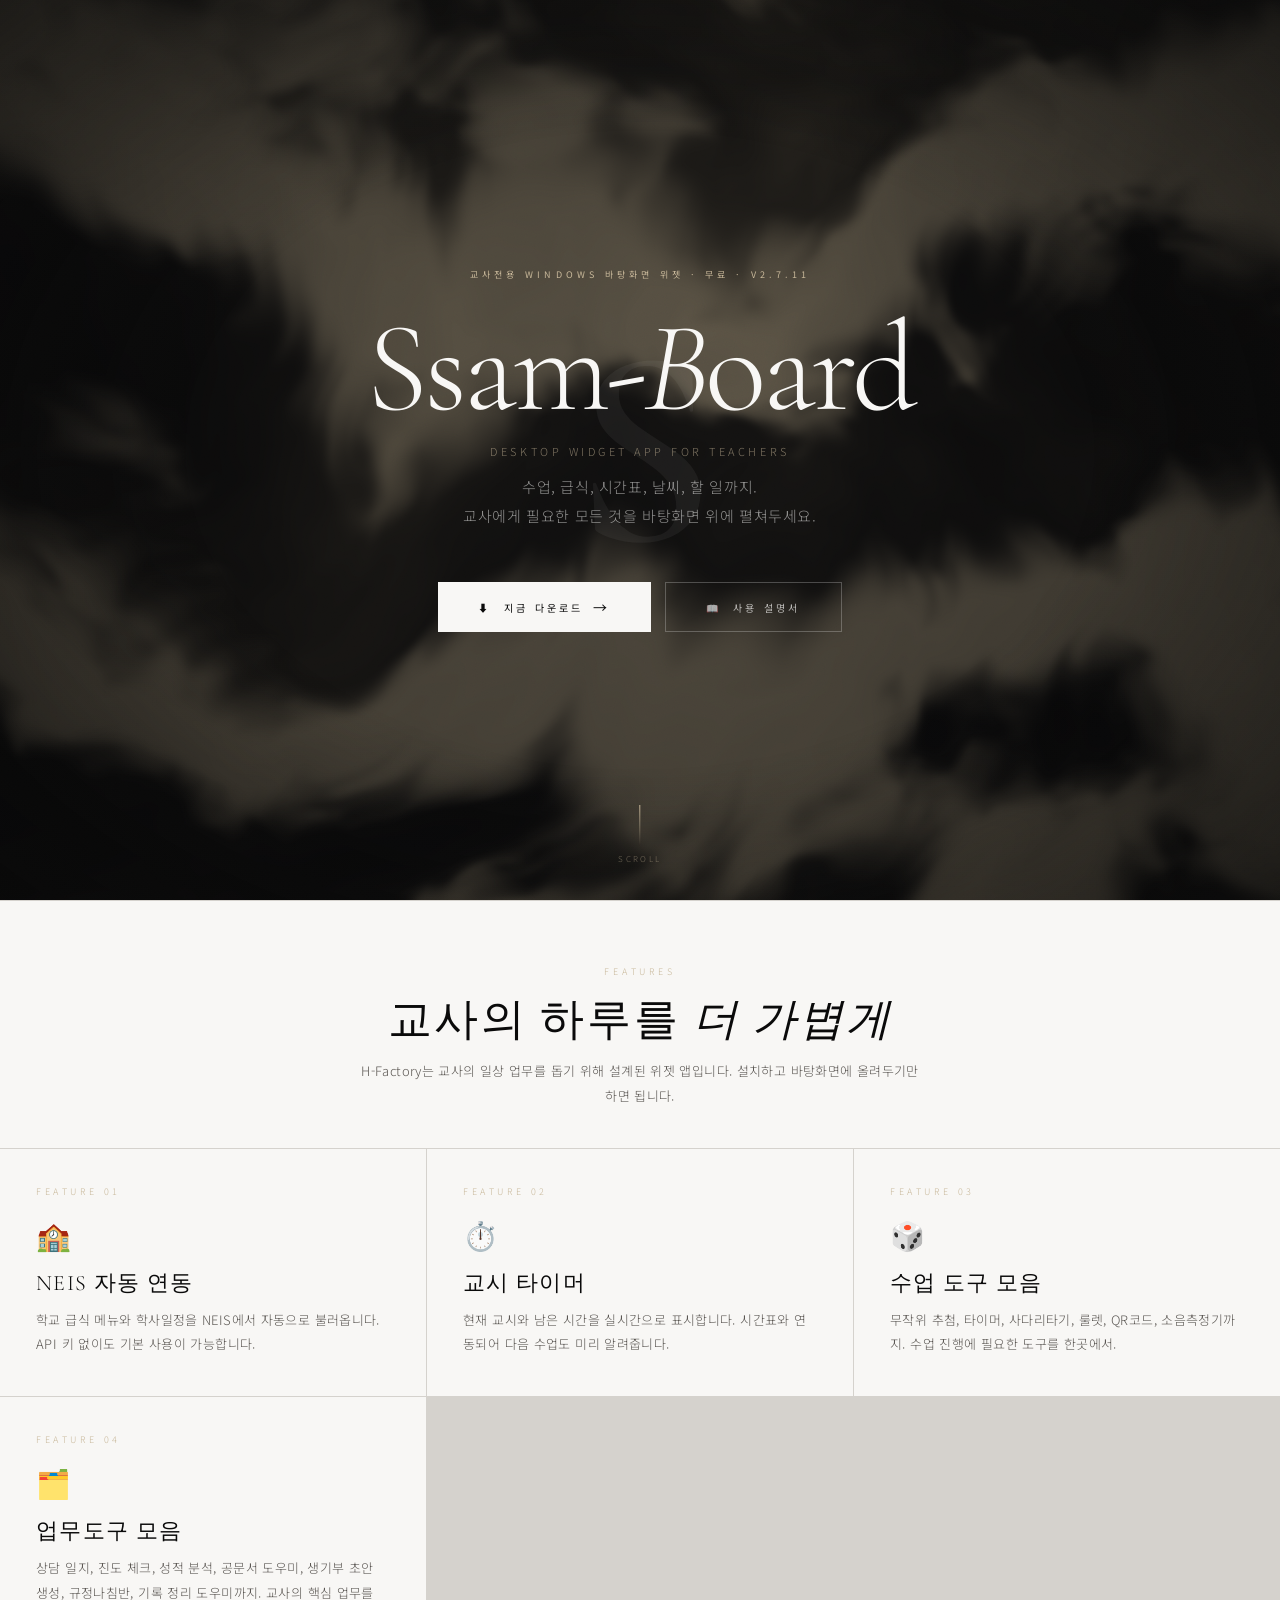
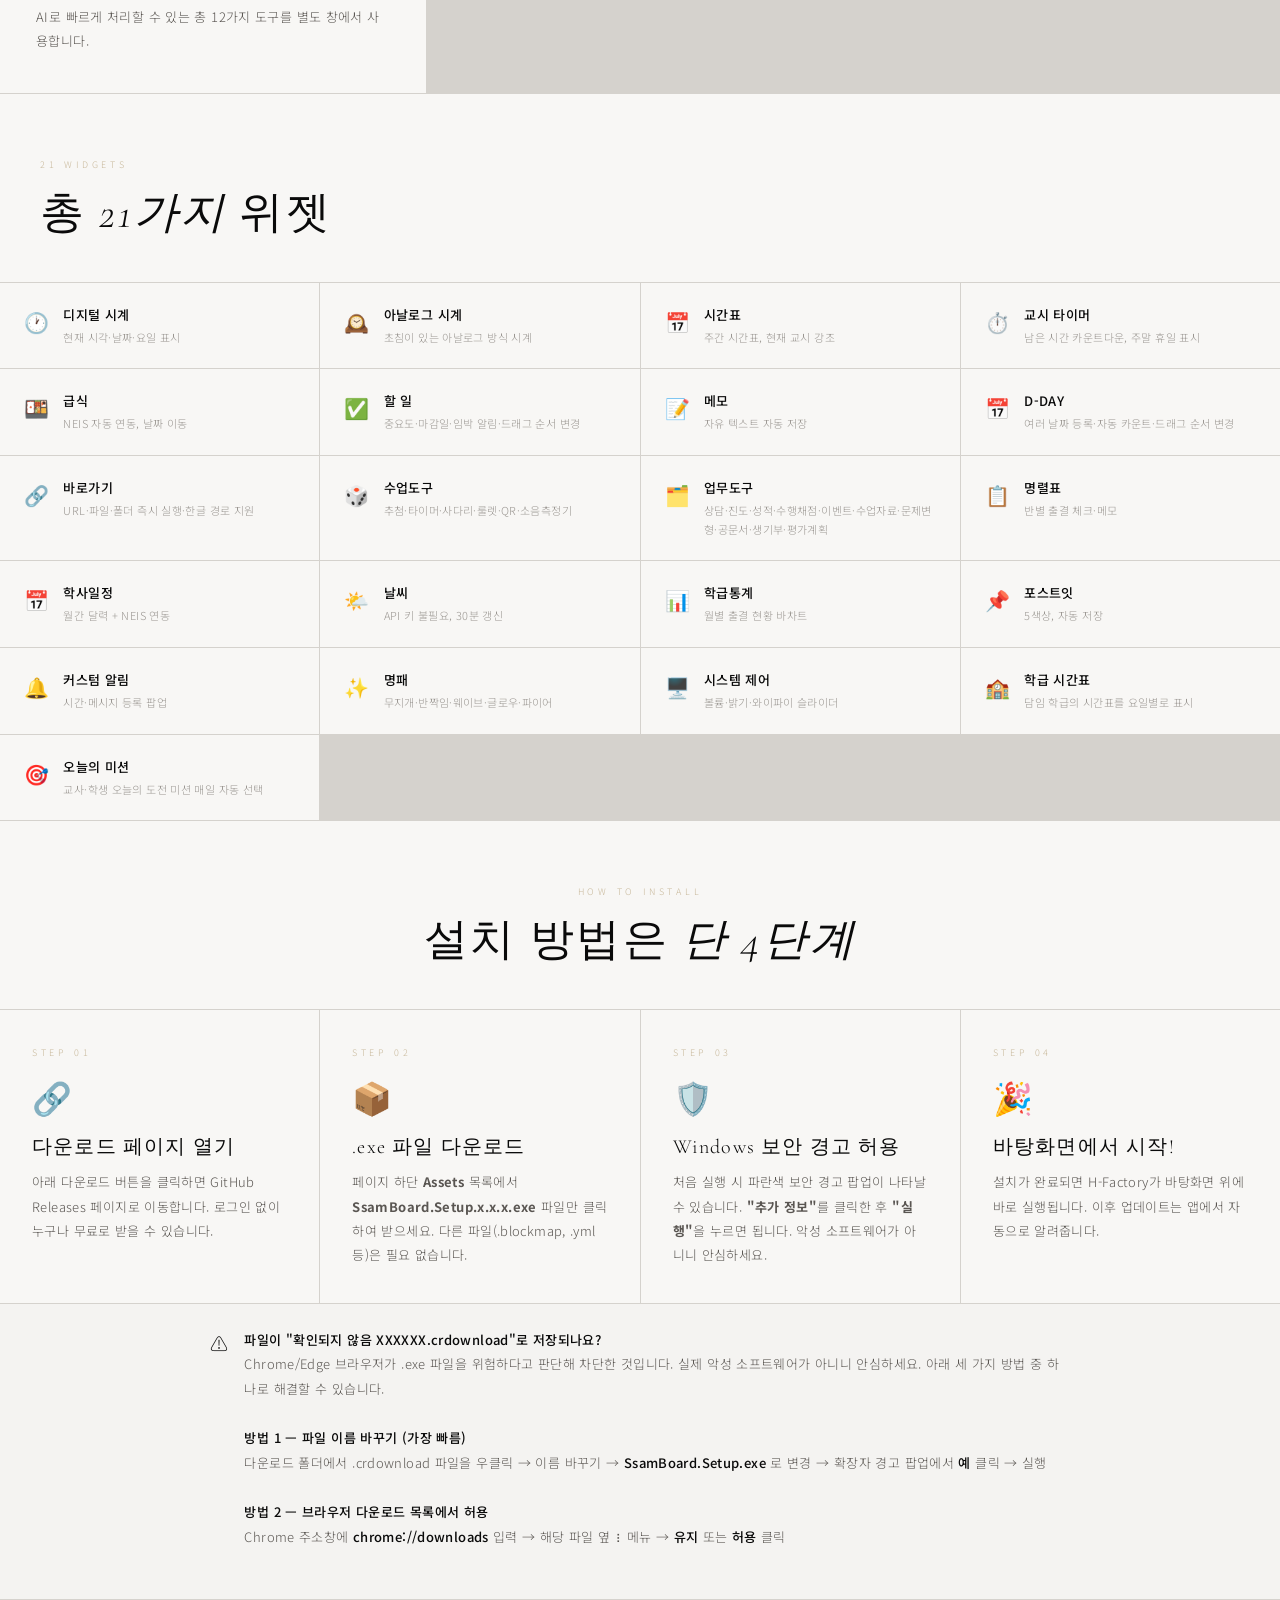
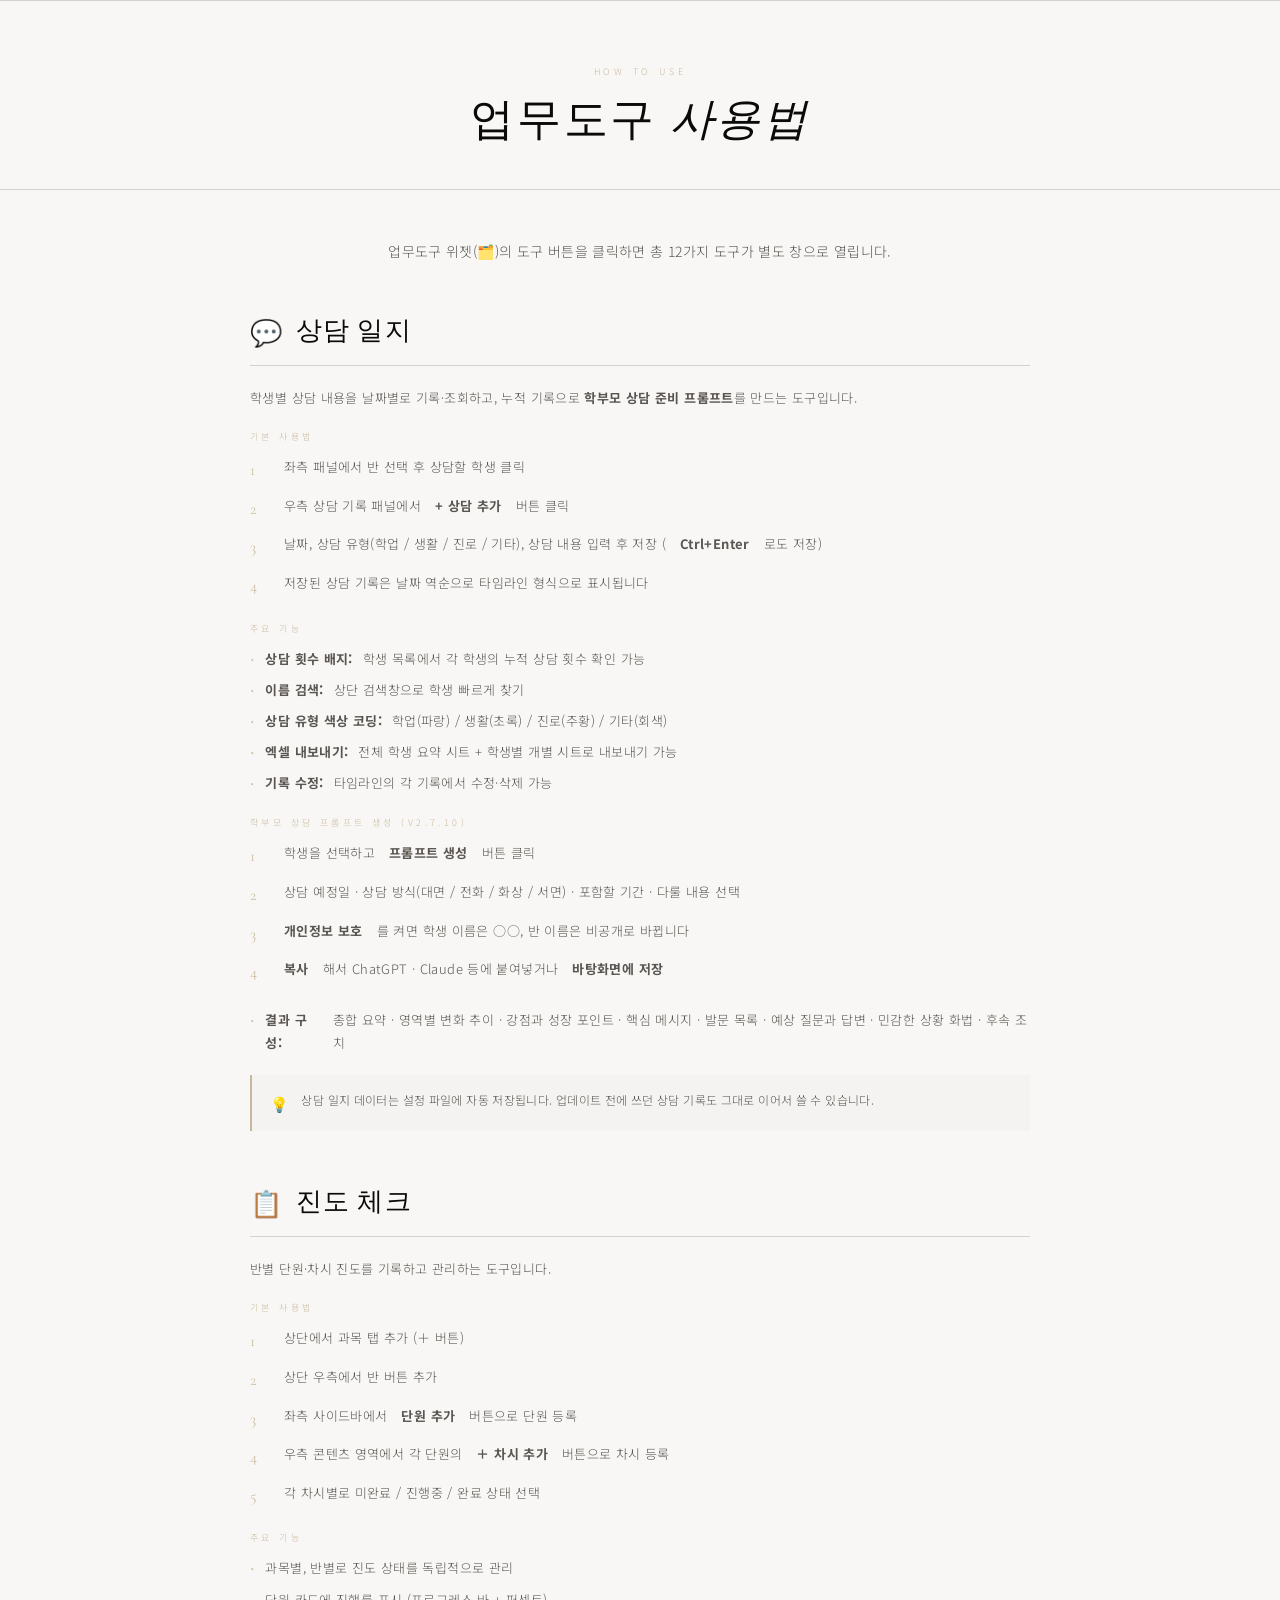
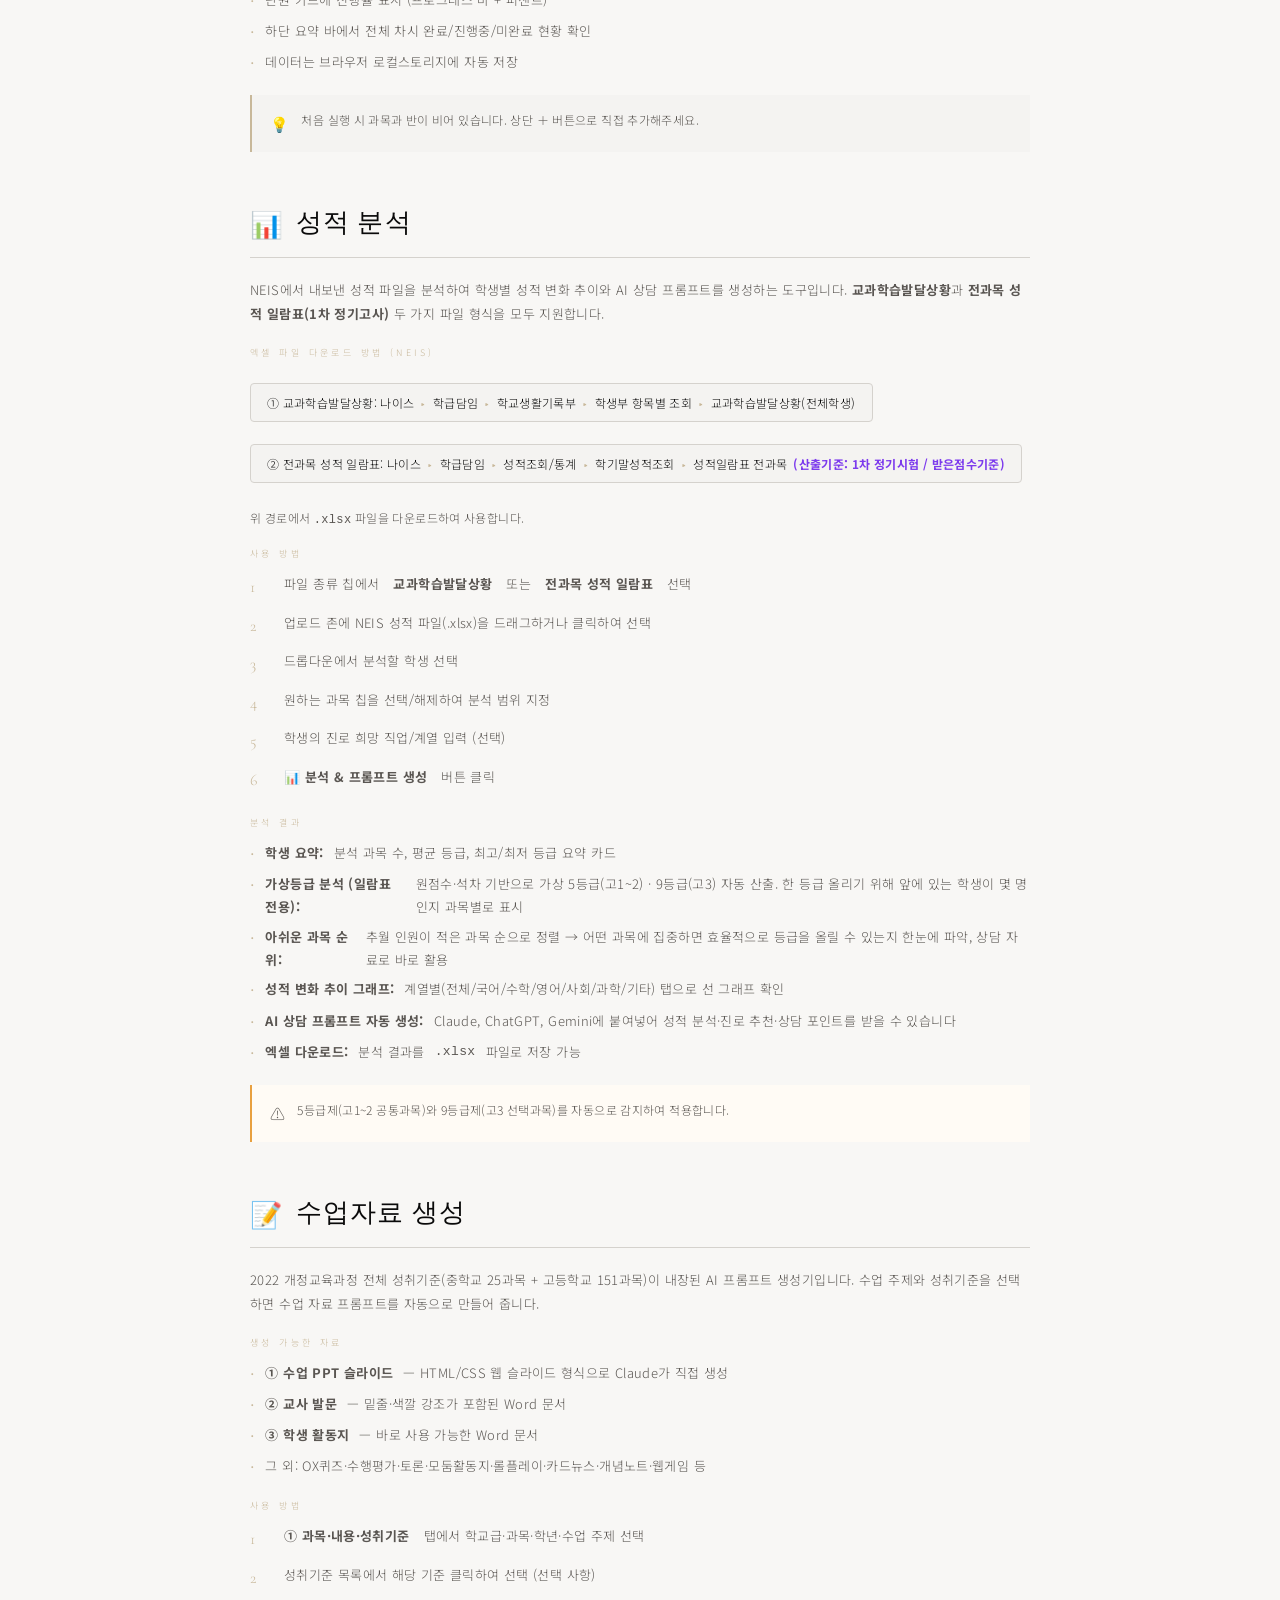
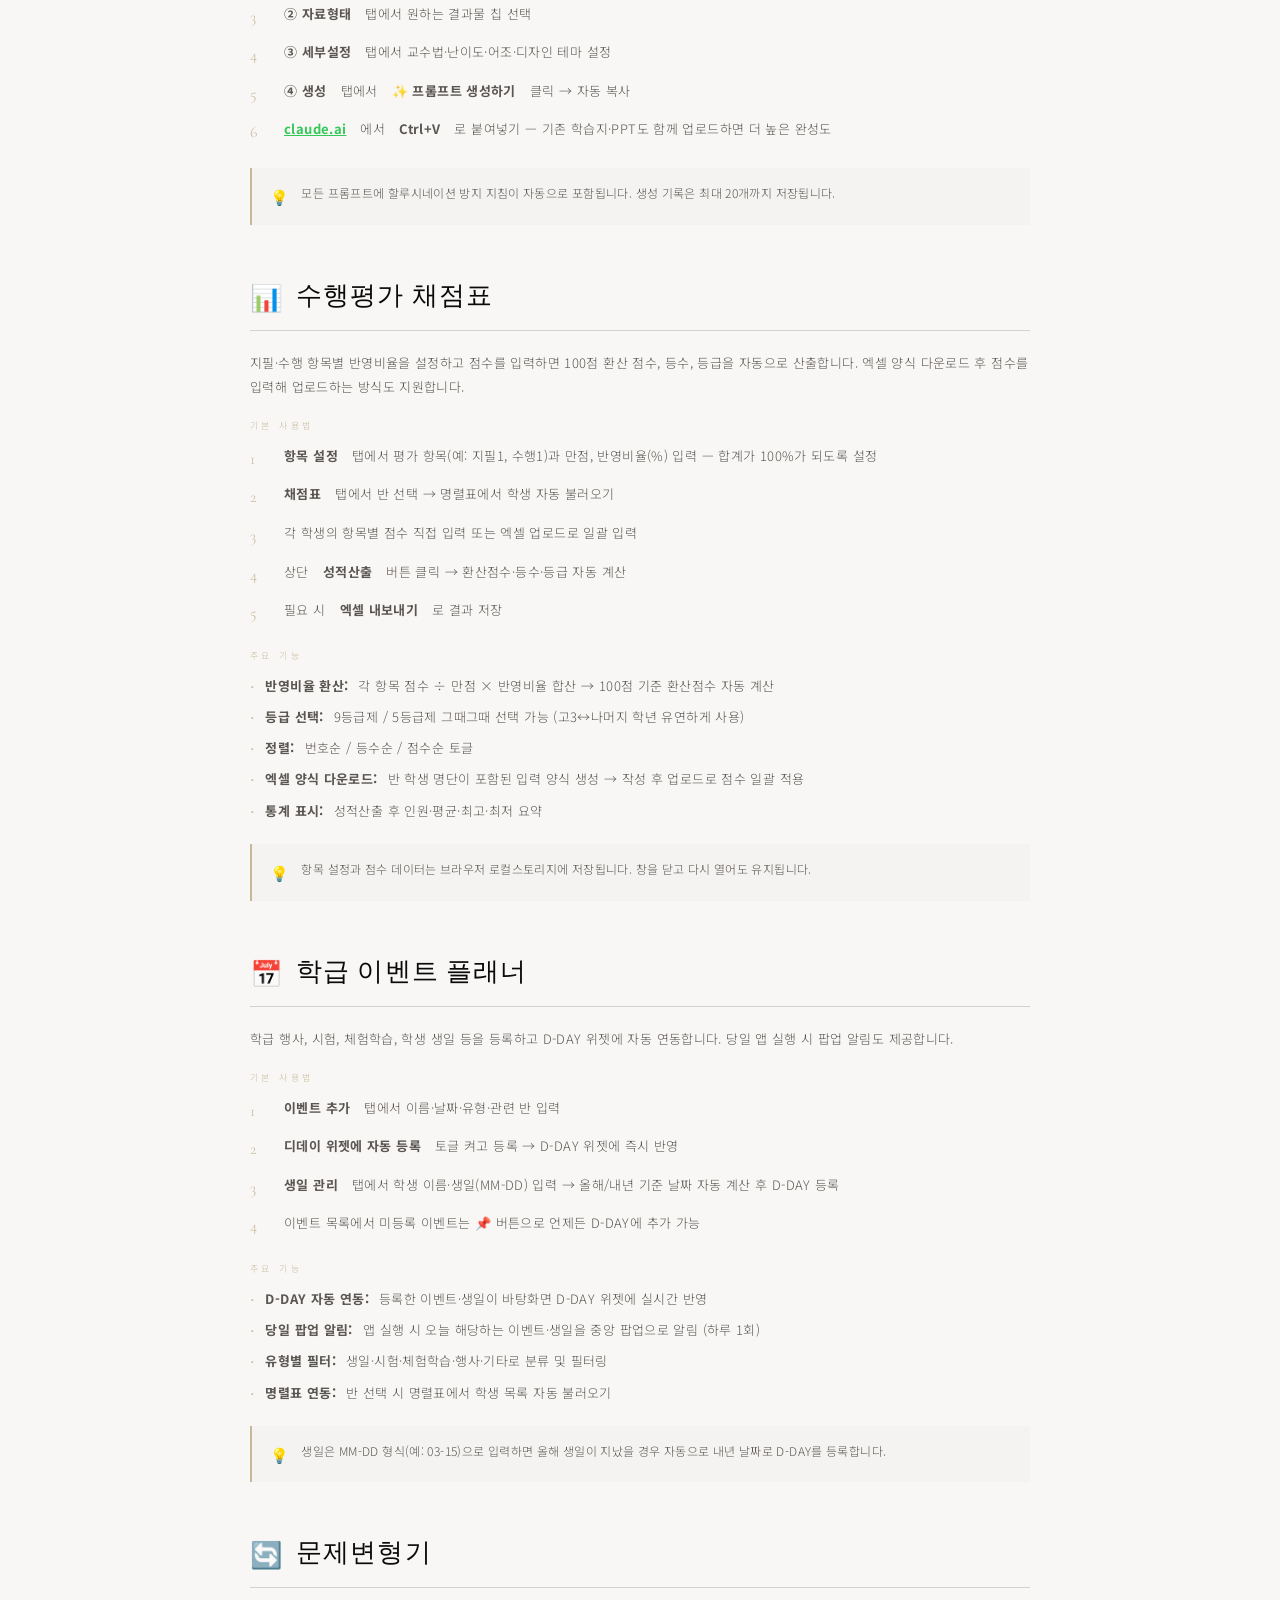
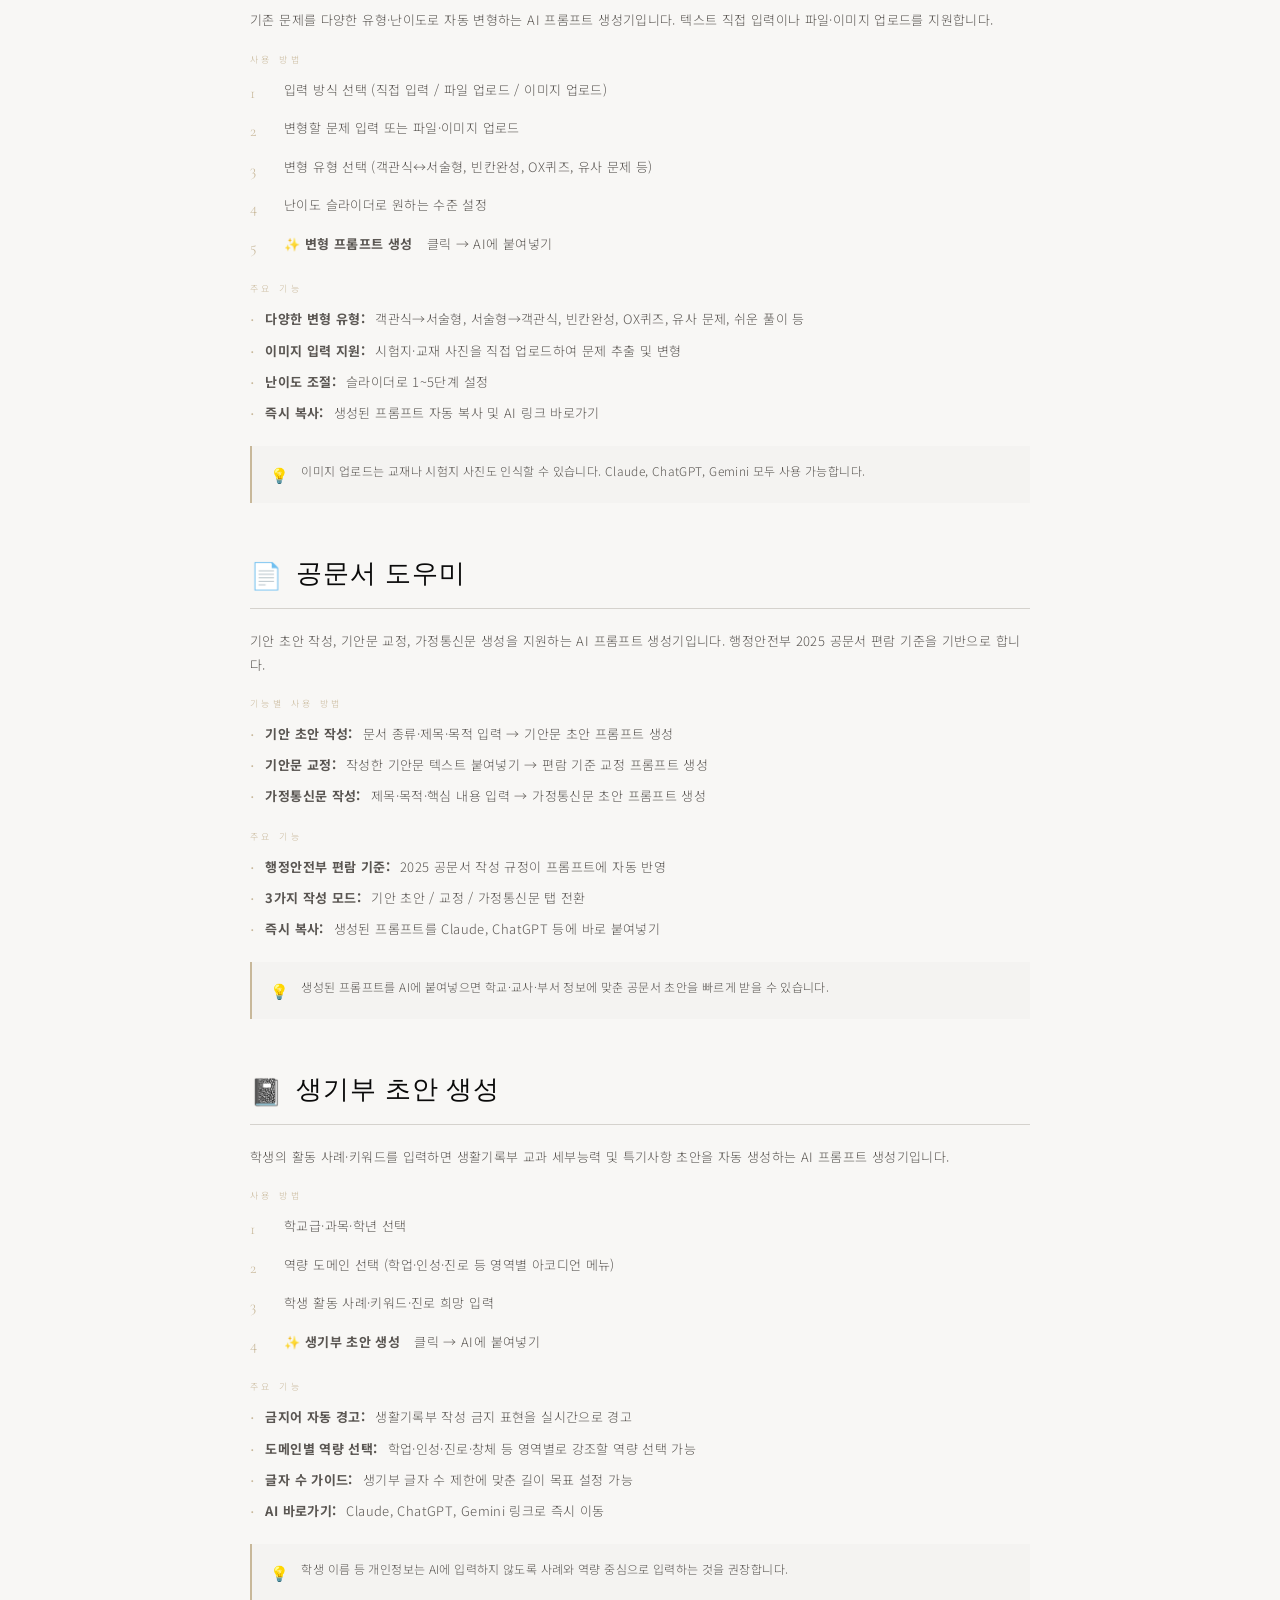
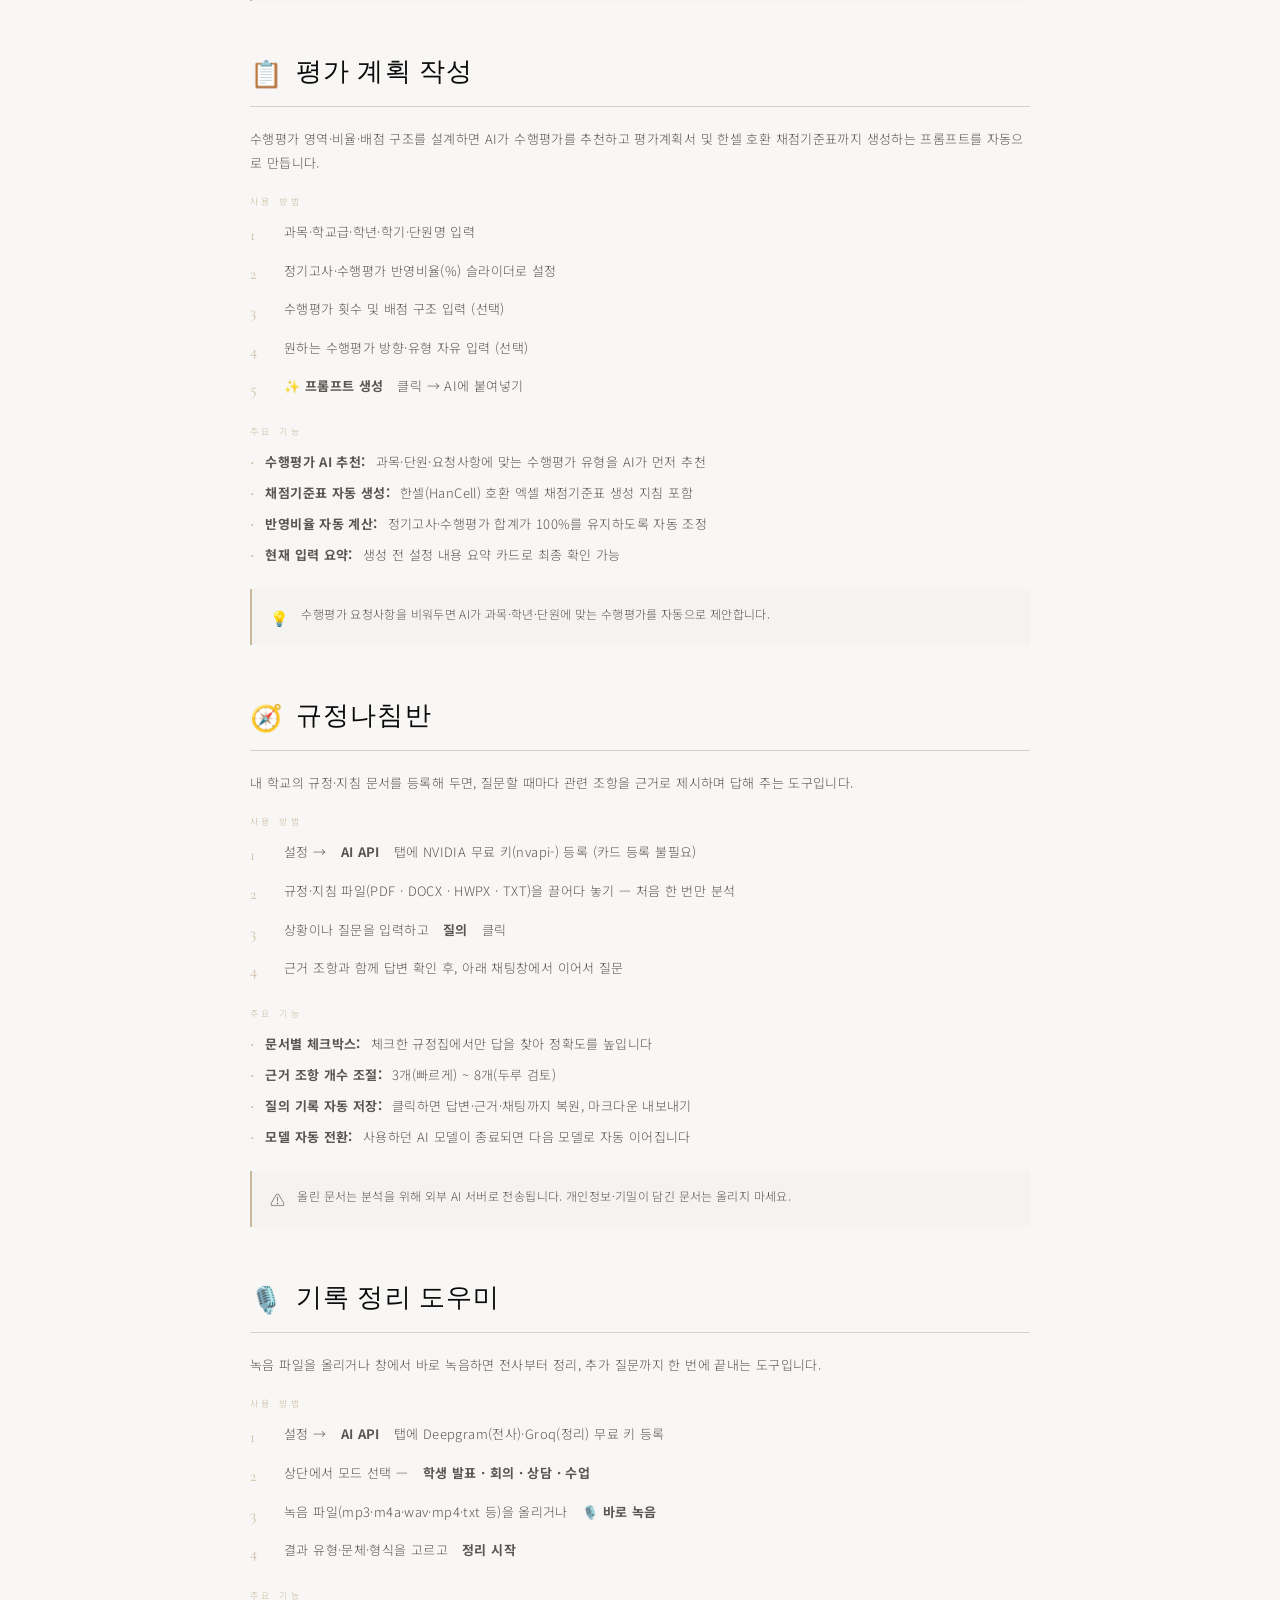
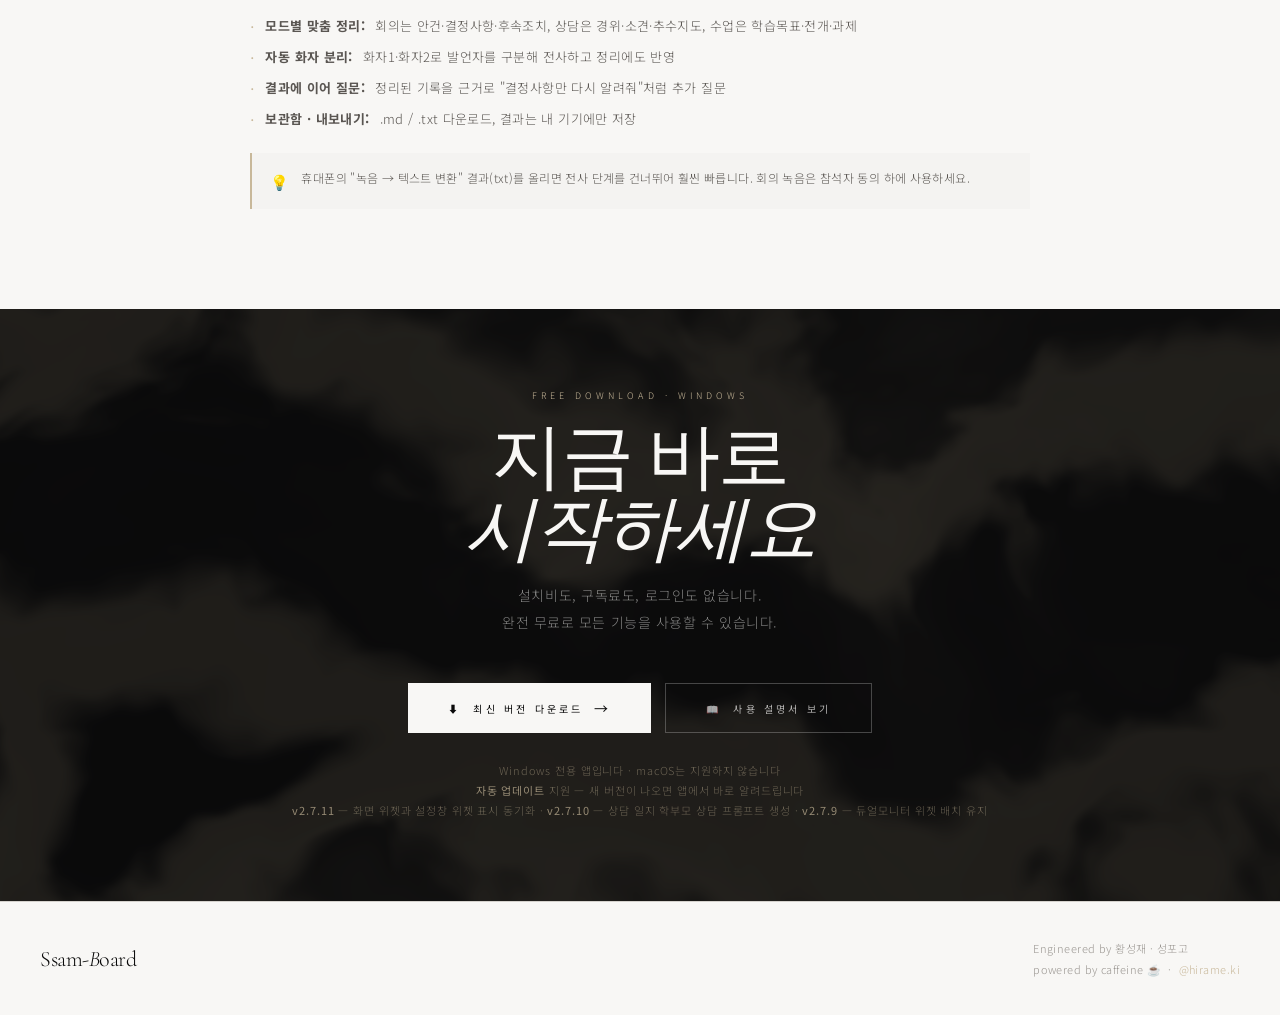
==== factory/index.html @ 4e15833f "Add files via upload" ====
<!DOCTYPE html>
<html lang="ko">
<head>
<meta charset="UTF-8">
<meta name="viewport" content="width=device-width, initial-scale=1.0">
<!-- ── 공유·검색용 메타 (데스크톱판) ── -->
<meta name="description" content="쌤보드는 교사를 위한 무료 윈도우 바탕화면 위젯입니다. 시간표·급식·학사일정·수업도구 21종을 한 화면에 모았습니다.">
<meta name="keywords" content="쌤보드, SsamBoard, 교사 위젯, 바탕화면 위젯, 시간표, 급식, 학사일정, 수업도구, NEIS, 컴시간">
<meta name="author" content="황성재 (@hirame.ki)">
<meta name="theme-color" content="#f8f7f5">
<link rel="canonical" href="https://hirame-ki.github.io/2/factory/">

<meta property="og:type" content="website">
<meta property="og:site_name" content="쌤보드 SsamBoard">
<meta property="og:locale" content="ko_KR">
<meta property="og:url" content="https://hirame-ki.github.io/2/factory/">
<meta property="og:title" content="쌤보드 — 교사를 위한 바탕화면 위젯 (Windows)">
<meta property="og:description" content="시간표·급식·학사일정·수업도구까지 선생님의 하루를 한 화면에. 무료 윈도우 데스크톱 앱입니다.">
<meta property="og:image" content="https://hirame-ki.github.io/2/factory/og-desktop.png">
<meta property="og:image:type" content="image/png">
<meta property="og:image:width" content="1200">
<meta property="og:image:height" content="630">
<meta property="og:image:alt" content="쌤보드 데스크톱 위젯 화면">

<meta name="twitter:card" content="summary_large_image">
<meta name="twitter:title" content="쌤보드 — 교사를 위한 바탕화면 위젯 (Windows)">
<meta name="twitter:description" content="시간표·급식·학사일정·수업도구까지 선생님의 하루를 한 화면에. 무료.">
<meta name="twitter:image" content="https://hirame-ki.github.io/2/factory/og-desktop.png">

<!-- 휴대폰판 안내 -->
<link rel="alternate" media="only screen and (max-width: 640px)" href="https://hirame-ki.github.io/2/factory/m.html">

<title>SsamBoard v2.7.11 — 교사전용 바탕화면 위젯</title>
<link rel="icon" type="image/svg+xml" href="data:image/svg+xml,%3Csvg xmlns='http://www.w3.org/2000/svg' viewBox='0 0 64 64'%3E%3Crect width='64' height='64' fill='white'/%3E%3Ctext x='50%25' y='54%25' dominant-baseline='middle' text-anchor='middle' font-family='Georgia,serif' font-size='28' font-weight='700' fill='%230a0a0a'%3EH%3C/text%3E%3C/svg%3E">
<link rel="preconnect" href="https://fonts.googleapis.com">
<link href="https://fonts.googleapis.com/css2?family=Cormorant+Garamond:ital,wght@0,300;0,400;0,600;1,300;1,400&family=Noto+Sans+KR:wght@300;400;500;700&display=swap" rel="stylesheet">
<style>
:root{
  --ink:#0a0a0a;--paper:#f8f7f5;--g50:#f4f3f1;--g100:#ebe9e6;
  --g200:#d5d2cd;--g400:#9a9691;--g600:#5a5652;
  --gold:#c8b89a;--F:'Cormorant Garamond',serif;--B:'Noto Sans KR',sans-serif;
  --ease:cubic-bezier(.16,1,.3,1);
}
*{margin:0;padding:0;box-sizing:border-box;}
html{scroll-behavior:smooth;}
body{font-family:var(--B);background:var(--paper);color:var(--ink);min-height:100vh;font-size:15px;font-weight:300;letter-spacing:.025em;-webkit-font-smoothing:antialiased;}

/* ── HERO ── */
.hero{position:relative;overflow:hidden;background:var(--ink);min-height:100vh;display:flex;align-items:center;justify-content:center;padding:80px 40px;}
#shader-canvas{position:absolute;inset:0;width:100%;height:100%;display:block;z-index:0;}
.hero-vignette{position:absolute;inset:0;z-index:1;pointer-events:none;background:radial-gradient(ellipse at center,transparent 0%,transparent 50%,rgba(10,10,10,.55) 100%);}
.hero-grain{position:absolute;inset:0;z-index:1;pointer-events:none;opacity:.06;mix-blend-mode:overlay;background-image:url("data:image/svg+xml;utf8,<svg xmlns='http://www.w3.org/2000/svg' width='120' height='120'><filter id='n'><feTurbulence type='fractalNoise' baseFrequency='0.9' numOctaves='2'/></filter><rect width='100%' height='100%' filter='url(%23n)' opacity='.7'/></svg>");}
.hero-ghost{position:absolute;font-family:var(--F);font-size:clamp(120px,22vw,300px);font-weight:600;color:rgba(255,255,255,.05);letter-spacing:-.03em;user-select:none;pointer-events:none;top:50%;left:50%;transform:translate(-50%,-50%);white-space:nowrap;z-index:2;}
.hero-body{text-align:center;position:relative;z-index:3;max-width:720px;}
.eyebrow{font-size:9px;letter-spacing:.45em;text-transform:uppercase;color:var(--gold);margin-bottom:24px;font-weight:400;}
.hero-mark{font-family:var(--F);font-size:clamp(64px,10vw,130px);font-weight:300;color:var(--paper);line-height:1;letter-spacing:-.03em;margin-bottom:10px;}
.hero-mark em{font-style:italic;}
.hero-sub{font-size:11px;color:rgba(200,184,154,.6);letter-spacing:.32em;text-transform:uppercase;margin-bottom:14px;}
.hero-desc{font-size:15px;color:rgba(248,247,245,.55);line-height:1.9;margin-bottom:52px;font-weight:300;letter-spacing:.04em;}

/* ── CTA BUTTONS ── */
.cta-group{display:flex;gap:14px;justify-content:center;flex-wrap:wrap;}
.cta{display:inline-flex;align-items:center;gap:10px;border:none;cursor:pointer;font-family:var(--B);font-size:10px;letter-spacing:.32em;text-transform:uppercase;font-weight:400;padding:15px 40px;transition:all .25s;text-decoration:none;}
.cta-primary{background:var(--paper);color:var(--ink);}
.cta-primary:hover{background:var(--gold);transform:translateY(-2px);}
.cta-secondary{background:transparent;color:rgba(248,247,245,.7);border:1px solid rgba(248,247,245,.25);}
.cta-secondary:hover{border-color:var(--gold);color:var(--gold);transform:translateY(-2px);}
.cta-arr{font-size:14px;transition:transform .2s;}.cta:hover .cta-arr{transform:translateX(4px);}

/* ── SCROLL HINT ── */
.scroll-hint{position:absolute;bottom:36px;left:50%;transform:translateX(-50%);z-index:3;display:flex;flex-direction:column;align-items:center;gap:8px;animation:floatHint 2.5s ease-in-out infinite;}
.scroll-hint-line{width:1px;height:40px;background:linear-gradient(to bottom,var(--gold),transparent);}
.scroll-hint-text{font-size:8px;letter-spacing:.3em;text-transform:uppercase;color:rgba(200,184,154,.5);}
@keyframes floatHint{0%,100%{transform:translateX(-50%) translateY(0)}50%{transform:translateX(-50%) translateY(6px)}}

/* ── FEATURES ── */
.features{border-top:1px solid var(--g200);}
.feat-head{padding:64px 40px 40px;text-align:center;border-bottom:1px solid var(--g200);}
.feat-label{font-size:9px;letter-spacing:.42em;text-transform:uppercase;color:var(--gold);margin-bottom:12px;}
.feat-title{font-family:var(--F);font-size:clamp(28px,4vw,44px);font-weight:300;letter-spacing:.06em;margin-bottom:10px;}
.feat-title em{font-style:italic;}
.feat-hint{font-size:13px;color:var(--g600);line-height:1.9;max-width:560px;margin:0 auto;}

.feat-grid{display:grid;grid-template-columns:1fr 1fr 1fr;gap:1px;background:var(--g200);}
.feat-item{background:var(--paper);padding:36px 36px 40px;}
.feat-num{font-size:9px;letter-spacing:.4em;text-transform:uppercase;color:var(--gold);margin-bottom:16px;}
.feat-icon{font-size:28px;margin-bottom:14px;display:block;}
.feat-name{font-family:var(--F);font-size:22px;font-weight:300;letter-spacing:.06em;margin-bottom:10px;}
.feat-desc{font-size:13px;color:var(--g600);line-height:1.85;}

/* ── WIDGET LIST ── */
.widgets{border-top:1px solid var(--g200);}
.wid-head{padding:64px 40px 40px;border-bottom:1px solid var(--g200);}
.wid-label{font-size:9px;letter-spacing:.42em;text-transform:uppercase;color:var(--gold);margin-bottom:12px;}
.wid-title{font-family:var(--F);font-size:clamp(28px,4vw,44px);font-weight:300;letter-spacing:.06em;}
.wid-title em{font-style:italic;}
.wid-grid{display:grid;grid-template-columns:repeat(4,1fr);gap:1px;background:var(--g200);}
.wid-item{background:var(--paper);padding:22px 24px;display:flex;align-items:flex-start;gap:14px;}
.wid-emoji{font-size:20px;flex-shrink:0;margin-top:2px;}
.wid-info{}
.wid-name{font-size:13px;font-weight:500;letter-spacing:.03em;margin-bottom:4px;}
.wid-sub{font-size:11px;color:var(--g400);line-height:1.7;}

/* ── WORK TOOLS GUIDE ── */
.wt-section{border-top:1px solid var(--g200);}
.wt-head{padding:64px 40px 40px;border-bottom:1px solid var(--g200);text-align:center;}
.wt-label{font-size:9px;letter-spacing:.42em;text-transform:uppercase;color:var(--gold);margin-bottom:12px;}
.wt-title{font-family:var(--F);font-size:clamp(28px,4vw,44px);font-weight:300;letter-spacing:.06em;}
.wt-title em{font-style:italic;}
.wt-body{max-width:860px;margin:0 auto;padding:48px 40px;}
.wt-intro{font-size:14px;color:var(--g600);line-height:1.9;margin-bottom:48px;text-align:center;}
.wt-tool{margin-bottom:52px;}
.wt-tool-header{display:flex;align-items:center;gap:14px;margin-bottom:20px;padding-bottom:16px;border-bottom:1px solid var(--g200);}
.wt-tool-icon{font-size:26px;}
.wt-tool-name{font-family:var(--F);font-size:26px;font-weight:300;letter-spacing:.04em;}
.wt-tool-desc{font-size:13px;color:var(--g600);line-height:1.85;margin-bottom:20px;}
.wt-sub{font-size:9px;letter-spacing:.38em;text-transform:uppercase;color:var(--gold);margin-bottom:12px;margin-top:20px;}
.wt-steps{list-style:none;counter-reset:wt;display:flex;flex-direction:column;gap:8px;margin-bottom:20px;}
.wt-steps li{counter-increment:wt;display:flex;gap:14px;align-items:flex-start;font-size:13px;color:var(--g600);line-height:1.85;}
.wt-steps li::before{content:counter(wt);font-family:var(--F);font-size:16px;font-weight:300;color:var(--gold);min-width:20px;flex-shrink:0;margin-top:1px;}
.wt-bullets{list-style:none;display:flex;flex-direction:column;gap:6px;margin-bottom:20px;}
.wt-bullets li{display:flex;gap:10px;font-size:13px;color:var(--g600);line-height:1.8;}
.wt-bullets li::before{content:"·";color:var(--gold);font-size:18px;line-height:1.4;flex-shrink:0;}
.wt-tip{display:flex;gap:12px;align-items:flex-start;background:var(--g50);border-left:2px solid var(--gold);padding:14px 18px;font-size:12px;color:var(--g600);line-height:1.85;margin-top:16px;}
.wt-tip-icon{font-size:15px;flex-shrink:0;margin-top:1px;}
.wt-warn{display:flex;gap:12px;align-items:flex-start;background:#fffbf5;border-left:2px solid #e8a040;padding:14px 18px;font-size:12px;color:var(--g600);line-height:1.85;margin-top:16px;}
.wt-warn-icon{font-size:15px;flex-shrink:0;margin-top:1px;}
.wt-neis-path{display:inline-flex;align-items:center;gap:6px;flex-wrap:wrap;background:var(--g50);border:1px solid var(--g200);border-radius:4px;padding:10px 16px;font-size:12px;color:var(--ink);letter-spacing:.03em;margin:12px 0 16px;}
.wt-neis-arrow{color:var(--gold);font-size:11px;}
@media(max-width:600px){.wt-body{padding:32px 24px;}}

/* ── DOWNLOAD SECTION ── */
.download{background:var(--ink);padding:80px 40px;text-align:center;position:relative;overflow:hidden;}
#dl-canvas{position:absolute;inset:0;width:100%;height:100%;z-index:0;opacity:.6;}
.dl-inner{position:relative;z-index:1;}
.dl-label{font-size:9px;letter-spacing:.45em;text-transform:uppercase;color:var(--gold);margin-bottom:20px;}
.dl-title{font-family:var(--F);font-size:clamp(36px,6vw,72px);font-weight:300;color:var(--paper);line-height:1;letter-spacing:-.02em;margin-bottom:16px;}
.dl-title em{font-style:italic;}
.dl-desc{font-size:14px;color:rgba(248,247,245,.5);line-height:1.9;max-width:480px;margin:0 auto 48px;letter-spacing:.04em;}
.dl-note{margin-top:28px;font-size:11px;color:rgba(200,184,154,.45);letter-spacing:.08em;line-height:1.8;}
.dl-note b{color:rgba(200,184,154,.7);font-weight:400;}

/* ── HOW TO ── */
.howto{border-top:1px solid var(--g200);}
.ht-head{padding:64px 40px 40px;border-bottom:1px solid var(--g200);text-align:center;}
.ht-label{font-size:9px;letter-spacing:.42em;text-transform:uppercase;color:var(--gold);margin-bottom:12px;}
.ht-title{font-family:var(--F);font-size:clamp(28px,4vw,44px);font-weight:300;letter-spacing:.06em;}
.ht-title em{font-style:italic;}
.ht-steps{display:grid;grid-template-columns:1fr 1fr 1fr 1fr;gap:1px;background:var(--g200);}
.ht-step{background:var(--paper);padding:36px 32px;}
.ht-snum{font-size:9px;letter-spacing:.4em;text-transform:uppercase;color:var(--gold);margin-bottom:14px;}
.ht-sicon{font-size:32px;margin-bottom:14px;display:block;}
.ht-sname{font-family:var(--F);font-size:20px;font-weight:300;letter-spacing:.06em;margin-bottom:10px;}
.ht-sdesc{font-size:13px;color:var(--g600);line-height:1.85;}
.ht-warn{margin:0;padding:24px 40px;background:var(--g50);border-top:1px solid var(--g200);border-bottom:1px solid var(--g200);}
.ht-warn-inner{max-width:860px;margin:0 auto;display:flex;gap:16px;align-items:flex-start;}
.ht-warn-icon{font-size:18px;flex-shrink:0;margin-top:2px;}
.ht-warn-text{font-size:13px;color:var(--g600);line-height:1.9;}
.ht-warn-text b{color:var(--ink);font-weight:500;}

/* ── FOOTER ── */
footer{padding:36px 40px;border-top:1px solid var(--g200);display:flex;align-items:center;justify-content:space-between;flex-wrap:wrap;gap:16px;}
.footer-brand{font-family:var(--F);font-size:22px;font-weight:300;letter-spacing:-.02em;}
.footer-info{font-size:11px;color:var(--g400);line-height:1.9;letter-spacing:.04em;}
.footer-info a{color:var(--gold);text-decoration:none;transition:opacity .2s;}.footer-info a:hover{opacity:.7;}

/* ── ANIMATIONS ── */
@keyframes fadeUp{from{opacity:0;transform:translateY(20px)}to{opacity:1;transform:translateY(0)}}
.hero-body{animation:fadeUp .8s var(--ease) .2s both;}

/* ── RESPONSIVE ── */
@media(max-width:900px){
  .feat-grid,.ht-steps{grid-template-columns:1fr 1fr;}
  .wid-grid{grid-template-columns:1fr 1fr;}
}
@media(max-width:600px){
  .hero{padding:60px 24px;}
  .feat-grid,.ht-steps,.wid-grid{grid-template-columns:1fr;}
  .feat-head,.wid-head,.ht-head,.feat-item,.wid-item,.ht-step{padding-left:24px;padding-right:24px;}
  footer{flex-direction:column;}
  .cta-group{flex-direction:column;align-items:center;}
}
::-webkit-scrollbar{width:3px;}::-webkit-scrollbar-track{background:var(--g100);}::-webkit-scrollbar-thumb{background:var(--g200);}
</style>
</head>
<body>

<!-- ── HERO ── -->
<section class="hero">
  <canvas id="shader-canvas"></canvas>
  <div class="hero-vignette"></div>
  <div class="hero-grain"></div>
  <div class="hero-ghost">S</div>
  <div class="hero-body">
    <div class="eyebrow">교사전용 Windows 바탕화면 위젯 · 무료 · v2.7.11</div>
    <div class="hero-mark">Ssam&#8209;<em>B</em>oard</div>
    <div class="hero-sub">Desktop Widget App for Teachers</div>
    <div class="hero-desc">
      수업, 급식, 시간표, 날씨, 할 일까지.<br>
      교사에게 필요한 모든 것을 바탕화면 위에 펼쳐두세요.
    </div>
    <div class="cta-group">
      <a class="cta cta-primary" href="https://github.com/esquire0-cell/deploy/releases/latest" target="_blank">
        ⬇︎ &nbsp;지금 다운로드 <span class="cta-arr">→</span>
      </a>
      <a class="cta cta-secondary" href="https://www.notion.so/H-Factory-3507fde37cfc81e9bc11c64cd8eb754a" target="_blank">
        📖 &nbsp;사용 설명서
      </a>
    </div>
  </div>
  <div class="scroll-hint">
    <div class="scroll-hint-line"></div>
    <div class="scroll-hint-text">Scroll</div>
  </div>
</section>

<!-- ── FEATURES ── -->
<section class="features">
  <div class="feat-head">
    <div class="feat-label">Features</div>
    <div class="feat-title">교사의 하루를 <em>더 가볍게</em></div>
    <div class="feat-hint">H-Factory는 교사의 일상 업무를 돕기 위해 설계된 위젯 앱입니다. 설치하고 바탕화면에 올려두기만 하면 됩니다.</div>
  </div>
  <div class="feat-grid">
    <div class="feat-item">
      <div class="feat-num">Feature 01</div>
      <span class="feat-icon">🏫</span>
      <div class="feat-name">NEIS 자동 연동</div>
      <div class="feat-desc">학교 급식 메뉴와 학사일정을 NEIS에서 자동으로 불러옵니다. API 키 없이도 기본 사용이 가능합니다.</div>
    </div>
    <div class="feat-item">
      <div class="feat-num">Feature 02</div>
      <span class="feat-icon">⏱️</span>
      <div class="feat-name">교시 타이머</div>
      <div class="feat-desc">현재 교시와 남은 시간을 실시간으로 표시합니다. 시간표와 연동되어 다음 수업도 미리 알려줍니다.</div>
    </div>
    <div class="feat-item">
      <div class="feat-num">Feature 03</div>
      <span class="feat-icon">🎲</span>
      <div class="feat-name">수업 도구 모음</div>
      <div class="feat-desc">무작위 추첨, 타이머, 사다리타기, 룰렛, QR코드, 소음측정기까지. 수업 진행에 필요한 도구를 한곳에서.</div>
    </div>
    <div class="feat-item">
      <div class="feat-num">Feature 04</div>
      <span class="feat-icon">🗂️</span>
      <div class="feat-name">업무도구 모음</div>
      <div class="feat-desc">상담 일지, 진도 체크, 성적 분석, 공문서 도우미, 생기부 초안 생성, 규정나침반, 기록 정리 도우미까지. 교사의 핵심 업무를 AI로 빠르게 처리할 수 있는 총 12가지 도구를 별도 창에서 사용합니다.</div>
    </div>
  </div>
</section>

<!-- ── WIDGET LIST ── -->
<section class="widgets">
  <div class="wid-head">
    <div class="wid-label">21 Widgets</div>
    <div class="wid-title">총 <em>21가지</em> 위젯</div>
  </div>
  <div class="wid-grid">
    <div class="wid-item"><span class="wid-emoji">🕐</span><div class="wid-info"><div class="wid-name">디지털 시계</div><div class="wid-sub">현재 시각·날짜·요일 표시</div></div></div>
    <div class="wid-item"><span class="wid-emoji">🕰️</span><div class="wid-info"><div class="wid-name">아날로그 시계</div><div class="wid-sub">초침이 있는 아날로그 방식 시계</div></div></div>
    <div class="wid-item"><span class="wid-emoji">📅</span><div class="wid-info"><div class="wid-name">시간표</div><div class="wid-sub">주간 시간표, 현재 교시 강조</div></div></div>
    <div class="wid-item"><span class="wid-emoji">⏱️</span><div class="wid-info"><div class="wid-name">교시 타이머</div><div class="wid-sub">남은 시간 카운트다운, 주말 휴일 표시</div></div></div>
    <div class="wid-item"><span class="wid-emoji">🍱</span><div class="wid-info"><div class="wid-name">급식</div><div class="wid-sub">NEIS 자동 연동, 날짜 이동</div></div></div>
    <div class="wid-item"><span class="wid-emoji">✅</span><div class="wid-info"><div class="wid-name">할 일</div><div class="wid-sub">중요도·마감일·임박 알림·드래그 순서 변경</div></div></div>
    <div class="wid-item"><span class="wid-emoji">📝</span><div class="wid-info"><div class="wid-name">메모</div><div class="wid-sub">자유 텍스트 자동 저장</div></div></div>
    <div class="wid-item"><span class="wid-emoji">📅</span><div class="wid-info"><div class="wid-name">D-DAY</div><div class="wid-sub">여러 날짜 등록·자동 카운트·드래그 순서 변경</div></div></div>
    <div class="wid-item"><span class="wid-emoji">🔗</span><div class="wid-info"><div class="wid-name">바로가기</div><div class="wid-sub">URL·파일·폴더 즉시 실행·한글 경로 지원</div></div></div>
    <div class="wid-item"><span class="wid-emoji">🎲</span><div class="wid-info"><div class="wid-name">수업도구</div><div class="wid-sub">추첨·타이머·사다리·룰렛·QR·소음측정기</div></div></div>
    <div class="wid-item"><span class="wid-emoji">🗂️</span><div class="wid-info"><div class="wid-name">업무도구</div><div class="wid-sub">상담·진도·성적·수행채점·이벤트·수업자료·문제변형·공문서·생기부·평가계획</div></div></div>
    <div class="wid-item"><span class="wid-emoji">📋</span><div class="wid-info"><div class="wid-name">명렬표</div><div class="wid-sub">반별 출결 체크·메모</div></div></div>
    <div class="wid-item"><span class="wid-emoji">📅</span><div class="wid-info"><div class="wid-name">학사일정</div><div class="wid-sub">월간 달력 + NEIS 연동</div></div></div>
    <div class="wid-item"><span class="wid-emoji">🌤️</span><div class="wid-info"><div class="wid-name">날씨</div><div class="wid-sub">API 키 불필요, 30분 갱신</div></div></div>
    <div class="wid-item"><span class="wid-emoji">📊</span><div class="wid-info"><div class="wid-name">학급통계</div><div class="wid-sub">월별 출결 현황 바차트</div></div></div>
    <div class="wid-item"><span class="wid-emoji">📌</span><div class="wid-info"><div class="wid-name">포스트잇</div><div class="wid-sub">5색상, 자동 저장</div></div></div>
    <div class="wid-item"><span class="wid-emoji">🔔</span><div class="wid-info"><div class="wid-name">커스텀 알림</div><div class="wid-sub">시간·메시지 등록 팝업</div></div></div>
    <div class="wid-item"><span class="wid-emoji">✨</span><div class="wid-info"><div class="wid-name">명패</div><div class="wid-sub">무지개·반짝임·웨이브·글로우·파이어</div></div></div>
    <div class="wid-item"><span class="wid-emoji">🖥️</span><div class="wid-info"><div class="wid-name">시스템 제어</div><div class="wid-sub">볼륨·밝기·와이파이 슬라이더</div></div></div>
    <div class="wid-item"><span class="wid-emoji">🏫</span><div class="wid-info"><div class="wid-name">학급 시간표</div><div class="wid-sub">담임 학급의 시간표를 요일별로 표시</div></div></div>
    <div class="wid-item"><span class="wid-emoji">🎯</span><div class="wid-info"><div class="wid-name">오늘의 미션</div><div class="wid-sub">교사·학생 오늘의 도전 미션 매일 자동 선택</div></div></div>
  </div>
</section>

<!-- ── HOW TO ── -->
<section class="howto">
  <div class="ht-head">
    <div class="ht-label">How to Install</div>
    <div class="ht-title">설치 방법은 <em>단 4단계</em></div>
  </div>
  <div class="ht-steps">
    <div class="ht-step">
      <div class="ht-snum">Step 01</div>
      <span class="ht-sicon">🔗</span>
      <div class="ht-sname">다운로드 페이지 열기</div>
      <div class="ht-sdesc">아래 다운로드 버튼을 클릭하면 GitHub Releases 페이지로 이동합니다. 로그인 없이 누구나 무료로 받을 수 있습니다.</div>
    </div>
    <div class="ht-step">
      <div class="ht-snum">Step 02</div>
      <span class="ht-sicon">📦</span>
      <div class="ht-sname">.exe 파일 다운로드</div>
      <div class="ht-sdesc">페이지 하단 <b>Assets</b> 목록에서 <b>SsamBoard.Setup.x.x.x.exe</b> 파일만 클릭하여 받으세요. 다른 파일(.blockmap, .yml 등)은 필요 없습니다.</div>
    </div>
    <div class="ht-step">
      <div class="ht-snum">Step 03</div>
      <span class="ht-sicon">🛡️</span>
      <div class="ht-sname">Windows 보안 경고 허용</div>
      <div class="ht-sdesc">처음 실행 시 파란색 보안 경고 팝업이 나타날 수 있습니다. <b>"추가 정보"</b>를 클릭한 후 <b>"실행"</b>을 누르면 됩니다. 악성 소프트웨어가 아니니 안심하세요.</div>
    </div>
    <div class="ht-step">
      <div class="ht-snum">Step 04</div>
      <span class="ht-sicon">🎉</span>
      <div class="ht-sname">바탕화면에서 시작!</div>
      <div class="ht-sdesc">설치가 완료되면 H-Factory가 바탕화면 위에 바로 실행됩니다. 이후 업데이트는 앱에서 자동으로 알려줍니다.</div>
    </div>
  </div>
  <div class="ht-warn">
    <div class="ht-warn-inner">
      <span class="ht-warn-icon">⚠️</span>
      <div class="ht-warn-text">
        <b>파일이 "확인되지 않음 XXXXXX.crdownload"로 저장되나요?</b><br>
        Chrome/Edge 브라우저가 .exe 파일을 위험하다고 판단해 차단한 것입니다. 실제 악성 소프트웨어가 아니니 안심하세요. 아래 세 가지 방법 중 하나로 해결할 수 있습니다.<br><br>
        <b>방법 1 — 파일 이름 바꾸기 (가장 빠름)</b><br>
        다운로드 폴더에서 .crdownload 파일을 우클릭 → 이름 바꾸기 → <b>SsamBoard.Setup.exe</b> 로 변경 → 확장자 경고 팝업에서 <b>예</b> 클릭 → 실행<br><br>
        <b>방법 2 — 브라우저 다운로드 목록에서 허용</b><br>
        Chrome 주소창에 <b>chrome://downloads</b> 입력 → 해당 파일 옆 ⋮ 메뉴 → <b>유지</b> 또는 <b>허용</b> 클릭<br><br>

      </div>
    </div>
  </div>
</section>

<!-- ── WORK TOOLS GUIDE ── -->
<section class="wt-section">
  <div class="wt-head">
    <div class="wt-label">How to Use</div>
    <div class="wt-title">업무도구 <em>사용법</em></div>
  </div>
  <div class="wt-body">
    <p class="wt-intro">업무도구 위젯(🗂️)의 도구 버튼을 클릭하면 총 12가지 도구가 별도 창으로 열립니다.</p>

    <!-- 상담 일지 -->
    <div class="wt-tool">
      <div class="wt-tool-header">
        <span class="wt-tool-icon">💬</span>
        <div class="wt-tool-name">상담 일지</div>
      </div>
      <p class="wt-tool-desc">학생별 상담 내용을 날짜별로 기록·조회하고, 누적 기록으로 <b>학부모 상담 준비 프롬프트</b>를 만드는 도구입니다.</p>
      <div class="wt-sub">기본 사용법</div>
      <ol class="wt-steps">
        <li>좌측 패널에서 반 선택 후 상담할 학생 클릭</li>
        <li>우측 상담 기록 패널에서 <b>+ 상담 추가</b> 버튼 클릭</li>
        <li>날짜, 상담 유형(학업 / 생활 / 진로 / 기타), 상담 내용 입력 후 저장 (<b>Ctrl+Enter</b>로도 저장)</li>
        <li>저장된 상담 기록은 날짜 역순으로 타임라인 형식으로 표시됩니다</li>
      </ol>
      <div class="wt-sub">주요 기능</div>
      <ul class="wt-bullets">
        <li><b>상담 횟수 배지:</b> 학생 목록에서 각 학생의 누적 상담 횟수 확인 가능</li>
        <li><b>이름 검색:</b> 상단 검색창으로 학생 빠르게 찾기</li>
        <li><b>상담 유형 색상 코딩:</b> 학업(파랑) / 생활(초록) / 진로(주황) / 기타(회색)</li>
        <li><b>엑셀 내보내기:</b> 전체 학생 요약 시트 + 학생별 개별 시트로 내보내기 가능</li>
        <li><b>기록 수정:</b> 타임라인의 각 기록에서 수정·삭제 가능</li>
      </ul>
      <div class="wt-sub">학부모 상담 프롬프트 생성 (v2.7.10)</div>
      <ol class="wt-steps">
        <li>학생을 선택하고 <b>프롬프트 생성</b> 버튼 클릭</li>
        <li>상담 예정일 · 상담 방식(대면 / 전화 / 화상 / 서면) · 포함할 기간 · 다룰 내용 선택</li>
        <li><b>개인정보 보호</b>를 켜면 학생 이름은 ○○, 반 이름은 비공개로 바뀝니다</li>
        <li><b>복사</b>해서 ChatGPT · Claude 등에 붙여넣거나 <b>바탕화면에 저장</b></li>
      </ol>
      <ul class="wt-bullets">
        <li><b>결과 구성:</b> 종합 요약 · 영역별 변화 추이 · 강점과 성장 포인트 · 핵심 메시지 · 발문 목록 · 예상 질문과 답변 · 민감한 상황 화법 · 후속 조치</li>
      </ul>
      <div class="wt-tip"><span class="wt-tip-icon">💡</span><span>상담 일지 데이터는 설정 파일에 자동 저장됩니다. 업데이트 전에 쓰던 상담 기록도 그대로 이어서 쓸 수 있습니다.</span></div>
    </div>

    <!-- 진도 체크 -->
    <div class="wt-tool">
      <div class="wt-tool-header">
        <span class="wt-tool-icon">📋</span>
        <div class="wt-tool-name">진도 체크</div>
      </div>
      <p class="wt-tool-desc">반별 단원·차시 진도를 기록하고 관리하는 도구입니다.</p>
      <div class="wt-sub">기본 사용법</div>
      <ol class="wt-steps">
        <li>상단에서 과목 탭 추가 (＋ 버튼)</li>
        <li>상단 우측에서 반 버튼 추가</li>
        <li>좌측 사이드바에서 <b>단원 추가</b> 버튼으로 단원 등록</li>
        <li>우측 콘텐츠 영역에서 각 단원의 <b>＋ 차시 추가</b> 버튼으로 차시 등록</li>
        <li>각 차시별로 미완료 / 진행중 / 완료 상태 선택</li>
      </ol>
      <div class="wt-sub">주요 기능</div>
      <ul class="wt-bullets">
        <li>과목별, 반별로 진도 상태를 독립적으로 관리</li>
        <li>단원 카드에 진행률 표시 (프로그레스 바 + 퍼센트)</li>
        <li>하단 요약 바에서 전체 차시 완료/진행중/미완료 현황 확인</li>
        <li>데이터는 브라우저 로컬스토리지에 자동 저장</li>
      </ul>
      <div class="wt-tip"><span class="wt-tip-icon">💡</span><span>처음 실행 시 과목과 반이 비어 있습니다. 상단 ＋ 버튼으로 직접 추가해주세요.</span></div>
    </div>

    <!-- 성적 분석 -->
    <div class="wt-tool">
      <div class="wt-tool-header">
        <span class="wt-tool-icon">📊</span>
        <div class="wt-tool-name">성적 분석</div>
      </div>
      <p class="wt-tool-desc">NEIS에서 내보낸 성적 파일을 분석하여 학생별 성적 변화 추이와 AI 상담 프롬프트를 생성하는 도구입니다. <b>교과학습발달상황</b>과 <b>전과목 성적 일람표(1차 정기고사)</b> 두 가지 파일 형식을 모두 지원합니다.</p>
      <div class="wt-sub">엑셀 파일 다운로드 방법 (NEIS)</div>
      <div class="wt-neis-path">① 교과학습발달상황: 나이스 <span class="wt-neis-arrow">▸</span> 학급담임 <span class="wt-neis-arrow">▸</span> 학교생활기록부 <span class="wt-neis-arrow">▸</span> 학생부 항목별 조회 <span class="wt-neis-arrow">▸</span> 교과학습발달상황(전체학생)</div>
      <div class="wt-neis-path" style="margin-top:6px">② 전과목 성적 일람표: 나이스 <span class="wt-neis-arrow">▸</span> 학급담임 <span class="wt-neis-arrow">▸</span> 성적조회/통계 <span class="wt-neis-arrow">▸</span> 학기말성적조회 <span class="wt-neis-arrow">▸</span> 성적일람표 전과목 <span style="color:#7c3aed;font-weight:700">(산출기준: 1차 정기시험 / 받은점수기준)</span></div>
      <p style="font-size:12px;color:var(--g600);margin:10px 0 20px;">위 경로에서 <code>.xlsx</code> 파일을 다운로드하여 사용합니다.</p>
      <div class="wt-sub">사용 방법</div>
      <ol class="wt-steps">
        <li>파일 종류 칩에서 <b>교과학습발달상황</b> 또는 <b>전과목 성적 일람표</b> 선택</li>
        <li>업로드 존에 NEIS 성적 파일(.xlsx)을 드래그하거나 클릭하여 선택</li>
        <li>드롭다운에서 분석할 학생 선택</li>
        <li>원하는 과목 칩을 선택/해제하여 분석 범위 지정</li>
        <li>학생의 진로 희망 직업/계열 입력 (선택)</li>
        <li><b>📊 분석 &amp; 프롬프트 생성</b> 버튼 클릭</li>
      </ol>
      <div class="wt-sub">분석 결과</div>
      <ul class="wt-bullets">
        <li><b>학생 요약:</b> 분석 과목 수, 평균 등급, 최고/최저 등급 요약 카드</li>
        <li><b>가상등급 분석 (일람표 전용):</b> 원점수·석차 기반으로 가상 5등급(고1~2) · 9등급(고3) 자동 산출. 한 등급 올리기 위해 앞에 있는 학생이 몇 명인지 과목별로 표시</li>
        <li><b>아쉬운 과목 순위:</b> 추월 인원이 적은 과목 순으로 정렬 → 어떤 과목에 집중하면 효율적으로 등급을 올릴 수 있는지 한눈에 파악, 상담 자료로 바로 활용</li>
        <li><b>성적 변화 추이 그래프:</b> 계열별(전체/국어/수학/영어/사회/과학/기타) 탭으로 선 그래프 확인</li>
        <li><b>AI 상담 프롬프트 자동 생성:</b> Claude, ChatGPT, Gemini에 붙여넣어 성적 분석·진로 추천·상담 포인트를 받을 수 있습니다</li>
        <li><b>엑셀 다운로드:</b> 분석 결과를 <code>.xlsx</code> 파일로 저장 가능</li>
      </ul>
      <div class="wt-warn"><span class="wt-warn-icon">⚠️</span><span>5등급제(고1~2 공통과목)와 9등급제(고3 선택과목)를 자동으로 감지하여 적용합니다.</span></div>
    </div>

    <!-- 수업자료 생성 -->
    <div class="wt-tool">
      <div class="wt-tool-header">
        <span class="wt-tool-icon">📝</span>
        <div class="wt-tool-name">수업자료 생성</div>
      </div>
      <p class="wt-tool-desc">2022 개정교육과정 전체 성취기준(중학교 25과목 + 고등학교 151과목)이 내장된 AI 프롬프트 생성기입니다. 수업 주제와 성취기준을 선택하면 수업 자료 프롬프트를 자동으로 만들어 줍니다.</p>
      <div class="wt-sub">생성 가능한 자료</div>
      <ul class="wt-bullets">
        <li><b>① 수업 PPT 슬라이드</b> — HTML/CSS 웹 슬라이드 형식으로 Claude가 직접 생성</li>
        <li><b>② 교사 발문</b> — 밑줄·색깔 강조가 포함된 Word 문서</li>
        <li><b>③ 학생 활동지</b> — 바로 사용 가능한 Word 문서</li>
        <li>그 외: OX퀴즈·수행평가·토론·모둠활동지·롤플레이·카드뉴스·개념노트·웹게임 등</li>
      </ul>
      <div class="wt-sub">사용 방법</div>
      <ol class="wt-steps">
        <li><b>① 과목·내용·성취기준</b> 탭에서 학교급·과목·학년·수업 주제 선택</li>
        <li>성취기준 목록에서 해당 기준 클릭하여 선택 (선택 사항)</li>
        <li><b>② 자료형태</b> 탭에서 원하는 결과물 칩 선택</li>
        <li><b>③ 세부설정</b> 탭에서 교수법·난이도·어조·디자인 테마 설정</li>
        <li><b>④ 생성</b> 탭에서 <b>✨ 프롬프트 생성하기</b> 클릭 → 자동 복사</li>
        <li><a href="https://claude.ai" target="_blank" style="color:#34C759;font-weight:700">claude.ai</a>에서 <b>Ctrl+V</b>로 붙여넣기 — 기존 학습지·PPT도 함께 업로드하면 더 높은 완성도</li>
      </ol>
      <div class="wt-tip"><span class="wt-tip-icon">💡</span><span>모든 프롬프트에 할루시네이션 방지 지침이 자동으로 포함됩니다. 생성 기록은 최대 20개까지 저장됩니다.</span></div>
    </div>

    <!-- 수행평가 채점표 -->
    <div class="wt-tool">
      <div class="wt-tool-header">
        <span class="wt-tool-icon">📊</span>
        <div class="wt-tool-name">수행평가 채점표</div>
      </div>
      <p class="wt-tool-desc">지필·수행 항목별 반영비율을 설정하고 점수를 입력하면 100점 환산 점수, 등수, 등급을 자동으로 산출합니다. 엑셀 양식 다운로드 후 점수를 입력해 업로드하는 방식도 지원합니다.</p>
      <div class="wt-sub">기본 사용법</div>
      <ol class="wt-steps">
        <li><b>항목 설정</b> 탭에서 평가 항목(예: 지필1, 수행1)과 만점, 반영비율(%) 입력 — 합계가 100%가 되도록 설정</li>
        <li><b>채점표</b> 탭에서 반 선택 → 명렬표에서 학생 자동 불러오기</li>
        <li>각 학생의 항목별 점수 직접 입력 또는 엑셀 업로드로 일괄 입력</li>
        <li>상단 <b>성적산출</b> 버튼 클릭 → 환산점수·등수·등급 자동 계산</li>
        <li>필요 시 <b>엑셀 내보내기</b>로 결과 저장</li>
      </ol>
      <div class="wt-sub">주요 기능</div>
      <ul class="wt-bullets">
        <li><b>반영비율 환산:</b> 각 항목 점수 ÷ 만점 × 반영비율 합산 → 100점 기준 환산점수 자동 계산</li>
        <li><b>등급 선택:</b> 9등급제 / 5등급제 그때그때 선택 가능 (고3↔나머지 학년 유연하게 사용)</li>
        <li><b>정렬:</b> 번호순 / 등수순 / 점수순 토글</li>
        <li><b>엑셀 양식 다운로드:</b> 반 학생 명단이 포함된 입력 양식 생성 → 작성 후 업로드로 점수 일괄 적용</li>
        <li><b>통계 표시:</b> 성적산출 후 인원·평균·최고·최저 요약</li>
      </ul>
      <div class="wt-tip"><span class="wt-tip-icon">💡</span><span>항목 설정과 점수 데이터는 브라우저 로컬스토리지에 저장됩니다. 창을 닫고 다시 열어도 유지됩니다.</span></div>
    </div>

    <!-- 학급 이벤트 플래너 -->
    <div class="wt-tool">
      <div class="wt-tool-header">
        <span class="wt-tool-icon">📅</span>
        <div class="wt-tool-name">학급 이벤트 플래너</div>
      </div>
      <p class="wt-tool-desc">학급 행사, 시험, 체험학습, 학생 생일 등을 등록하고 D-DAY 위젯에 자동 연동합니다. 당일 앱 실행 시 팝업 알림도 제공합니다.</p>
      <div class="wt-sub">기본 사용법</div>
      <ol class="wt-steps">
        <li><b>이벤트 추가</b> 탭에서 이름·날짜·유형·관련 반 입력</li>
        <li><b>디데이 위젯에 자동 등록</b> 토글 켜고 등록 → D-DAY 위젯에 즉시 반영</li>
        <li><b>생일 관리</b> 탭에서 학생 이름·생일(MM-DD) 입력 → 올해/내년 기준 날짜 자동 계산 후 D-DAY 등록</li>
        <li>이벤트 목록에서 미등록 이벤트는 📌 버튼으로 언제든 D-DAY에 추가 가능</li>
      </ol>
      <div class="wt-sub">주요 기능</div>
      <ul class="wt-bullets">
        <li><b>D-DAY 자동 연동:</b> 등록한 이벤트·생일이 바탕화면 D-DAY 위젯에 실시간 반영</li>
        <li><b>당일 팝업 알림:</b> 앱 실행 시 오늘 해당하는 이벤트·생일을 중앙 팝업으로 알림 (하루 1회)</li>
        <li><b>유형별 필터:</b> 생일·시험·체험학습·행사·기타로 분류 및 필터링</li>
        <li><b>명렬표 연동:</b> 반 선택 시 명렬표에서 학생 목록 자동 불러오기</li>
      </ul>
      <div class="wt-tip"><span class="wt-tip-icon">💡</span><span>생일은 MM-DD 형식(예: 03-15)으로 입력하면 올해 생일이 지났을 경우 자동으로 내년 날짜로 D-DAY를 등록합니다.</span></div>
    </div>

    <!-- 문제변형기 -->
    <div class="wt-tool">
      <div class="wt-tool-header">
        <span class="wt-tool-icon">🔄</span>
        <div class="wt-tool-name">문제변형기</div>
      </div>
      <p class="wt-tool-desc">기존 문제를 다양한 유형·난이도로 자동 변형하는 AI 프롬프트 생성기입니다. 텍스트 직접 입력이나 파일·이미지 업로드를 지원합니다.</p>
      <div class="wt-sub">사용 방법</div>
      <ol class="wt-steps">
        <li>입력 방식 선택 (직접 입력 / 파일 업로드 / 이미지 업로드)</li>
        <li>변형할 문제 입력 또는 파일·이미지 업로드</li>
        <li>변형 유형 선택 (객관식↔서술형, 빈칸완성, OX퀴즈, 유사 문제 등)</li>
        <li>난이도 슬라이더로 원하는 수준 설정</li>
        <li><b>✨ 변형 프롬프트 생성</b> 클릭 → AI에 붙여넣기</li>
      </ol>
      <div class="wt-sub">주요 기능</div>
      <ul class="wt-bullets">
        <li><b>다양한 변형 유형:</b> 객관식→서술형, 서술형→객관식, 빈칸완성, OX퀴즈, 유사 문제, 쉬운 풀이 등</li>
        <li><b>이미지 입력 지원:</b> 시험지·교재 사진을 직접 업로드하여 문제 추출 및 변형</li>
        <li><b>난이도 조절:</b> 슬라이더로 1~5단계 설정</li>
        <li><b>즉시 복사:</b> 생성된 프롬프트 자동 복사 및 AI 링크 바로가기</li>
      </ul>
      <div class="wt-tip"><span class="wt-tip-icon">💡</span><span>이미지 업로드는 교재나 시험지 사진도 인식할 수 있습니다. Claude, ChatGPT, Gemini 모두 사용 가능합니다.</span></div>
    </div>

    <!-- 공문서 도우미 -->
    <div class="wt-tool">
      <div class="wt-tool-header">
        <span class="wt-tool-icon">📄</span>
        <div class="wt-tool-name">공문서 도우미</div>
      </div>
      <p class="wt-tool-desc">기안 초안 작성, 기안문 교정, 가정통신문 생성을 지원하는 AI 프롬프트 생성기입니다. 행정안전부 2025 공문서 편람 기준을 기반으로 합니다.</p>
      <div class="wt-sub">기능별 사용 방법</div>
      <ul class="wt-bullets">
        <li><b>기안 초안 작성:</b> 문서 종류·제목·목적 입력 → 기안문 초안 프롬프트 생성</li>
        <li><b>기안문 교정:</b> 작성한 기안문 텍스트 붙여넣기 → 편람 기준 교정 프롬프트 생성</li>
        <li><b>가정통신문 작성:</b> 제목·목적·핵심 내용 입력 → 가정통신문 초안 프롬프트 생성</li>
      </ul>
      <div class="wt-sub">주요 기능</div>
      <ul class="wt-bullets">
        <li><b>행정안전부 편람 기준:</b> 2025 공문서 작성 규정이 프롬프트에 자동 반영</li>
        <li><b>3가지 작성 모드:</b> 기안 초안 / 교정 / 가정통신문 탭 전환</li>
        <li><b>즉시 복사:</b> 생성된 프롬프트를 Claude, ChatGPT 등에 바로 붙여넣기</li>
      </ul>
      <div class="wt-tip"><span class="wt-tip-icon">💡</span><span>생성된 프롬프트를 AI에 붙여넣으면 학교·교사·부서 정보에 맞춘 공문서 초안을 빠르게 받을 수 있습니다.</span></div>
    </div>

    <!-- 생기부 초안 생성 -->
    <div class="wt-tool">
      <div class="wt-tool-header">
        <span class="wt-tool-icon">📓</span>
        <div class="wt-tool-name">생기부 초안 생성</div>
      </div>
      <p class="wt-tool-desc">학생의 활동 사례·키워드를 입력하면 생활기록부 교과 세부능력 및 특기사항 초안을 자동 생성하는 AI 프롬프트 생성기입니다.</p>
      <div class="wt-sub">사용 방법</div>
      <ol class="wt-steps">
        <li>학교급·과목·학년 선택</li>
        <li>역량 도메인 선택 (학업·인성·진로 등 영역별 아코디언 메뉴)</li>
        <li>학생 활동 사례·키워드·진로 희망 입력</li>
        <li><b>✨ 생기부 초안 생성</b> 클릭 → AI에 붙여넣기</li>
      </ol>
      <div class="wt-sub">주요 기능</div>
      <ul class="wt-bullets">
        <li><b>금지어 자동 경고:</b> 생활기록부 작성 금지 표현을 실시간으로 경고</li>
        <li><b>도메인별 역량 선택:</b> 학업·인성·진로·창체 등 영역별로 강조할 역량 선택 가능</li>
        <li><b>글자 수 가이드:</b> 생기부 글자 수 제한에 맞춘 길이 목표 설정 가능</li>
        <li><b>AI 바로가기:</b> Claude, ChatGPT, Gemini 링크로 즉시 이동</li>
      </ul>
      <div class="wt-tip"><span class="wt-tip-icon">💡</span><span>학생 이름 등 개인정보는 AI에 입력하지 않도록 사례와 역량 중심으로 입력하는 것을 권장합니다.</span></div>
    </div>

    <!-- 평가 계획 작성 -->
    <div class="wt-tool">
      <div class="wt-tool-header">
        <span class="wt-tool-icon">📋</span>
        <div class="wt-tool-name">평가 계획 작성</div>
      </div>
      <p class="wt-tool-desc">수행평가 영역·비율·배점 구조를 설계하면 AI가 수행평가를 추천하고 평가계획서 및 한셀 호환 채점기준표까지 생성하는 프롬프트를 자동으로 만듭니다.</p>
      <div class="wt-sub">사용 방법</div>
      <ol class="wt-steps">
        <li>과목·학교급·학년·학기·단원명 입력</li>
        <li>정기고사·수행평가 반영비율(%) 슬라이더로 설정</li>
        <li>수행평가 횟수 및 배점 구조 입력 (선택)</li>
        <li>원하는 수행평가 방향·유형 자유 입력 (선택)</li>
        <li><b>✨ 프롬프트 생성</b> 클릭 → AI에 붙여넣기</li>
      </ol>
      <div class="wt-sub">주요 기능</div>
      <ul class="wt-bullets">
        <li><b>수행평가 AI 추천:</b> 과목·단원·요청사항에 맞는 수행평가 유형을 AI가 먼저 추천</li>
        <li><b>채점기준표 자동 생성:</b> 한셀(HanCell) 호환 엑셀 채점기준표 생성 지침 포함</li>
        <li><b>반영비율 자동 계산:</b> 정기고사·수행평가 합계가 100%를 유지하도록 자동 조정</li>
        <li><b>현재 입력 요약:</b> 생성 전 설정 내용 요약 카드로 최종 확인 가능</li>
      </ul>
      <div class="wt-tip"><span class="wt-tip-icon">💡</span><span>수행평가 요청사항을 비워두면 AI가 과목·학년·단원에 맞는 수행평가를 자동으로 제안합니다.</span></div>
    </div>

    <!-- 규정나침반 -->
    <div class="wt-tool">
      <div class="wt-tool-header">
        <span class="wt-tool-icon">🧭</span>
        <div class="wt-tool-name">규정나침반</div>
      </div>
      <p class="wt-tool-desc">내 학교의 규정·지침 문서를 등록해 두면, 질문할 때마다 관련 조항을 근거로 제시하며 답해 주는 도구입니다.</p>
      <div class="wt-sub">사용 방법</div>
      <ol class="wt-steps">
        <li>설정 → <b>AI API</b> 탭에 NVIDIA 무료 키(nvapi-) 등록 (카드 등록 불필요)</li>
        <li>규정·지침 파일(PDF · DOCX · HWPX · TXT)을 끌어다 놓기 — 처음 한 번만 분석</li>
        <li>상황이나 질문을 입력하고 <b>질의</b> 클릭</li>
        <li>근거 조항과 함께 답변 확인 후, 아래 채팅창에서 이어서 질문</li>
      </ol>
      <div class="wt-sub">주요 기능</div>
      <ul class="wt-bullets">
        <li><b>문서별 체크박스:</b> 체크한 규정집에서만 답을 찾아 정확도를 높입니다</li>
        <li><b>근거 조항 개수 조절:</b> 3개(빠르게) ~ 8개(두루 검토)</li>
        <li><b>질의 기록 자동 저장:</b> 클릭하면 답변·근거·채팅까지 복원, 마크다운 내보내기</li>
        <li><b>모델 자동 전환:</b> 사용하던 AI 모델이 종료되면 다음 모델로 자동 이어집니다</li>
      </ul>
      <div class="wt-tip"><span class="wt-tip-icon">⚠️</span><span>올린 문서는 분석을 위해 외부 AI 서버로 전송됩니다. 개인정보·기밀이 담긴 문서는 올리지 마세요.</span></div>
    </div>

    <!-- 기록 정리 도우미 -->
    <div class="wt-tool">
      <div class="wt-tool-header">
        <span class="wt-tool-icon">🎙️</span>
        <div class="wt-tool-name">기록 정리 도우미</div>
      </div>
      <p class="wt-tool-desc">녹음 파일을 올리거나 창에서 바로 녹음하면 전사부터 정리, 추가 질문까지 한 번에 끝내는 도구입니다.</p>
      <div class="wt-sub">사용 방법</div>
      <ol class="wt-steps">
        <li>설정 → <b>AI API</b> 탭에 Deepgram(전사)·Groq(정리) 무료 키 등록</li>
        <li>상단에서 모드 선택 — <b>학생 발표 · 회의 · 상담 · 수업</b></li>
        <li>녹음 파일(mp3·m4a·wav·mp4·txt 등)을 올리거나 <b>🎙️ 바로 녹음</b></li>
        <li>결과 유형·문체·형식을 고르고 <b>정리 시작</b></li>
      </ol>
      <div class="wt-sub">주요 기능</div>
      <ul class="wt-bullets">
        <li><b>모드별 맞춤 정리:</b> 회의는 안건·결정사항·후속조치, 상담은 경위·소견·추수지도, 수업은 학습목표·전개·과제</li>
        <li><b>자동 화자 분리:</b> 화자1·화자2로 발언자를 구분해 전사하고 정리에도 반영</li>
        <li><b>결과에 이어 질문:</b> 정리된 기록을 근거로 "결정사항만 다시 알려줘"처럼 추가 질문</li>
        <li><b>보관함 · 내보내기:</b> .md / .txt 다운로드, 결과는 내 기기에만 저장</li>
      </ul>
      <div class="wt-tip"><span class="wt-tip-icon">💡</span><span>휴대폰의 "녹음 → 텍스트 변환" 결과(txt)를 올리면 전사 단계를 건너뛰어 훨씬 빠릅니다. 회의 녹음은 참석자 동의 하에 사용하세요.</span></div>
    </div>

  </div>
</section>

<!-- ── DOWNLOAD CTA ── -->
<section class="download">
  <canvas id="dl-canvas"></canvas>
  <div class="dl-inner">
    <div class="dl-label">Free Download · Windows</div>
    <div class="dl-title">지금 바로<br><em>시작하세요</em></div>
    <div class="dl-desc">설치비도, 구독료도, 로그인도 없습니다.<br>완전 무료로 모든 기능을 사용할 수 있습니다.</div>
    <div class="cta-group">
      <a class="cta cta-primary" href="https://github.com/esquire0-cell/deploy/releases/latest" target="_blank">
        ⬇︎ &nbsp;최신 버전 다운로드 <span class="cta-arr">→</span>
      </a>
      <a class="cta cta-secondary" href="https://www.notion.so/H-Factory-3507fde37cfc81e9bc11c64cd8eb754a" target="_blank">
        📖 &nbsp;사용 설명서 보기
      </a>
    </div>
    <div class="dl-note">
      Windows 전용 앱입니다 · macOS는 지원하지 않습니다<br>
      <b>자동 업데이트</b> 지원 — 새 버전이 나오면 앱에서 바로 알려드립니다<br>
      <b>v2.7.11</b> — 화면 위젯과 설정창 위젯 표시 동기화 · <b>v2.7.10</b> — 상담 일지 학부모 상담 프롬프트 생성 · <b>v2.7.9</b> — 듀얼모니터 위젯 배치 유지
    </div>
  </div>
</section>

<!-- ── FOOTER ── -->
<footer>
  <div class="footer-brand">Ssam&#8209;<em style="font-style:italic">B</em>oard</div>
  <div class="footer-info">
    Engineered by 황성재 · 성포고<br>
    powered by caffeine ☕ &nbsp;·&nbsp;
    <a href="https://www.instagram.com/hirame.ki" target="_blank">@hirame.ki</a>
  </div>
</footer>

<script>
// ══ SILK SHADER (hero) ══
(function(){
  const canvas=document.getElementById('shader-canvas');
  if(!canvas)return;
  const gl=canvas.getContext('webgl')||canvas.getContext('experimental-webgl');
  if(!gl){canvas.style.display='none';return;}

  const vert=`attribute vec2 p;void main(){gl_Position=vec4(p,0.,1.);}`;
  const fragSilk=`precision highp float;
uniform vec2 u_res;uniform float u_t;uniform vec2 u_mouse;uniform float u_mAmt;
float hash(vec2 p){return fract(sin(dot(p,vec2(127.1,311.7)))*43758.5453);}
float noise(vec2 p){vec2 i=floor(p),f=fract(p);float a=hash(i),b=hash(i+vec2(1.,0.)),c=hash(i+vec2(0.,1.)),d=hash(i+vec2(1.,1.));vec2 u=f*f*(3.-2.*f);return mix(a,b,u.x)+(c-a)*u.y*(1.-u.x)+(d-b)*u.x*u.y;}
float fbm(vec2 p){float v=0.,a=.5;for(int i=0;i<5;i++){v+=a*noise(p);p*=2.03;a*=.5;}return v;}
void main(){
  vec2 uv=(gl_FragCoord.xy-.5*u_res)/u_res.y;
  float t=u_t*.06;
  vec2 mDir=u_mouse*u_mAmt;
  vec2 q=vec2(fbm(uv*1.3+vec2(t,-t*.7)+mDir*.6),fbm(uv*1.3+vec2(-t*.5,t)+5.2-mDir*.5));
  float f=fbm(uv*2.2+q*1.6+vec2(t*.3,0.)+mDir*.3);
  float ribbons=sin((uv.y*3.0+f*4.0+t*1.2+mDir.x*2.)*3.14159);
  ribbons=smoothstep(.2,.95,ribbons*.5+.5);
  vec3 ink=vec3(.039,.039,.043);
  vec3 gold=vec3(.784,.722,.604);
  vec3 warmGold=vec3(.92,.82,.62);
  vec3 col=mix(ink,gold*.55,ribbons*.65);
  col+=warmGold*pow(f,3.0)*.35;
  float md=length(uv-u_mouse*1.2);
  col+=warmGold*smoothstep(.6,.0,md)*u_mAmt*.25;
  float v=1.-length(uv)*.4;
  col*=v;
  gl_FragColor=vec4(col,1.);
}`;

  function compile(src,type){const s=gl.createShader(type);gl.shaderSource(s,src);gl.compileShader(s);return s;}
  function makeProg(fragSrc){const v=compile(vert,gl.VERTEX_SHADER),f=compile(fragSrc,gl.FRAGMENT_SHADER);const p=gl.createProgram();gl.attachShader(p,v);gl.attachShader(p,f);gl.linkProgram(p);return p;}
  const prog=makeProg(fragSilk);
  const buf=gl.createBuffer();gl.bindBuffer(gl.ARRAY_BUFFER,buf);gl.bufferData(gl.ARRAY_BUFFER,new Float32Array([-1,-1,1,-1,-1,1,1,1]),gl.STATIC_DRAW);
  const pLoc=gl.getAttribLocation(prog,'p');
  const uRes=gl.getUniformLocation(prog,'u_res');
  const uT=gl.getUniformLocation(prog,'u_t');
  const uMouse=gl.getUniformLocation(prog,'u_mouse');
  const uMAmt=gl.getUniformLocation(prog,'u_mAmt');

  let mouseTarget={x:0,y:0},mouseSmooth={x:0,y:0},mAmtTarget=0,mAmtSmooth=0,lastMove=0;
  const hero=document.querySelector('.hero');
  function onMove(e){
    const r=hero.getBoundingClientRect();
    const cx=(e.clientX??e.touches?.[0]?.clientX??0)-r.left;
    const cy=(e.clientY??e.touches?.[0]?.clientY??0)-r.top;
    mouseTarget.x=(cx/r.width)*2-1;
    mouseTarget.y=-((cy/r.height)*2-1);
    mAmtTarget=1;lastMove=Date.now();
  }
  hero.addEventListener('mousemove',onMove,{passive:true});
  hero.addEventListener('touchmove',onMove,{passive:true});

  function resize(){canvas.width=canvas.offsetWidth;canvas.height=canvas.offsetHeight;gl.viewport(0,0,canvas.width,canvas.height);}
  resize();new ResizeObserver(resize).observe(canvas);

  let t0=null;
  function frame(ts){
    if(t0===null)t0=ts;
    const t=(ts-t0)/1000;
    if(Date.now()-lastMove>2000)mAmtTarget=0;
    mouseSmooth.x+=(mouseTarget.x-mouseSmooth.x)*.05;
    mouseSmooth.y+=(mouseTarget.y-mouseSmooth.y)*.05;
    mAmtSmooth+=(mAmtTarget-mAmtSmooth)*.04;
    gl.useProgram(prog);
    gl.bindBuffer(gl.ARRAY_BUFFER,buf);
    gl.enableVertexAttribArray(pLoc);gl.vertexAttribPointer(pLoc,2,gl.FLOAT,false,0,0);
    gl.uniform2f(uRes,canvas.width,canvas.height);
    gl.uniform1f(uT,t);
    gl.uniform2f(uMouse,mouseSmooth.x,mouseSmooth.y);
    gl.uniform1f(uMAmt,mAmtSmooth);
    gl.drawArrays(gl.TRIANGLE_STRIP,0,4);
    requestAnimationFrame(frame);
  }
  requestAnimationFrame(frame);
})();

// ══ SILK SHADER (download section - lighter) ══
(function(){
  const canvas=document.getElementById('dl-canvas');
  if(!canvas)return;
  const gl=canvas.getContext('webgl')||canvas.getContext('experimental-webgl');
  if(!gl){canvas.style.display='none';return;}
  const vert=`attribute vec2 p;void main(){gl_Position=vec4(p,0.,1.);}`;
  const frag=`precision highp float;
uniform vec2 u_res;uniform float u_t;
float hash(vec2 p){return fract(sin(dot(p,vec2(127.1,311.7)))*43758.5453);}
float noise(vec2 p){vec2 i=floor(p),f=fract(p);float a=hash(i),b=hash(i+vec2(1.,0.)),c=hash(i+vec2(0.,1.)),d=hash(i+vec2(1.,1.));vec2 u=f*f*(3.-2.*f);return mix(a,b,u.x)+(c-a)*u.y*(1.-u.x)+(d-b)*u.x*u.y;}
float fbm(vec2 p){float v=0.,a=.5;for(int i=0;i<5;i++){v+=a*noise(p);p*=2.03;a*=.5;}return v;}
void main(){
  vec2 uv=(gl_FragCoord.xy-.5*u_res)/u_res.y;
  float t=u_t*.04;
  vec2 q=vec2(fbm(uv*1.1+vec2(t,-t*.5)),fbm(uv*1.1+vec2(-t*.4,t)+5.2));
  float f=fbm(uv*1.8+q*1.4+vec2(t*.2,0.));
  float ribbons=sin((uv.y*2.5+f*3.5+t)*3.14159);
  ribbons=smoothstep(.3,.9,ribbons*.5+.5);
  vec3 ink=vec3(.039,.039,.043);
  vec3 gold=vec3(.784,.722,.604);
  vec3 col=mix(ink,gold*.4,ribbons*.5);
  col+=gold*pow(f,3.0)*.2;
  gl_FragColor=vec4(col,1.);
}`;
  function compile(src,type){const s=gl.createShader(type);gl.shaderSource(s,src);gl.compileShader(s);return s;}
  const v=compile(vert,gl.VERTEX_SHADER),fg=compile(frag,gl.FRAGMENT_SHADER);
  const prog=gl.createProgram();gl.attachShader(prog,v);gl.attachShader(prog,fg);gl.linkProgram(prog);
  const buf=gl.createBuffer();gl.bindBuffer(gl.ARRAY_BUFFER,buf);gl.bufferData(gl.ARRAY_BUFFER,new Float32Array([-1,-1,1,-1,-1,1,1,1]),gl.STATIC_DRAW);
  const pLoc=gl.getAttribLocation(prog,'p');
  const uRes=gl.getUniformLocation(prog,'u_res');
  const uT=gl.getUniformLocation(prog,'u_t');
  function resize(){canvas.width=canvas.offsetWidth;canvas.height=canvas.offsetHeight;gl.viewport(0,0,canvas.width,canvas.height);}
  resize();new ResizeObserver(resize).observe(canvas);
  let t0=null;
  function frame(ts){
    if(t0===null)t0=ts;
    gl.useProgram(prog);gl.bindBuffer(gl.ARRAY_BUFFER,buf);
    gl.enableVertexAttribArray(pLoc);gl.vertexAttribPointer(pLoc,2,gl.FLOAT,false,0,0);
    gl.uniform2f(uRes,canvas.width,canvas.height);
    gl.uniform1f(uT,(ts-t0)/1000);
    gl.drawArrays(gl.TRIANGLE_STRIP,0,4);
    requestAnimationFrame(frame);
  }
  requestAnimationFrame(frame);
})();
</script>
</body>
</html>
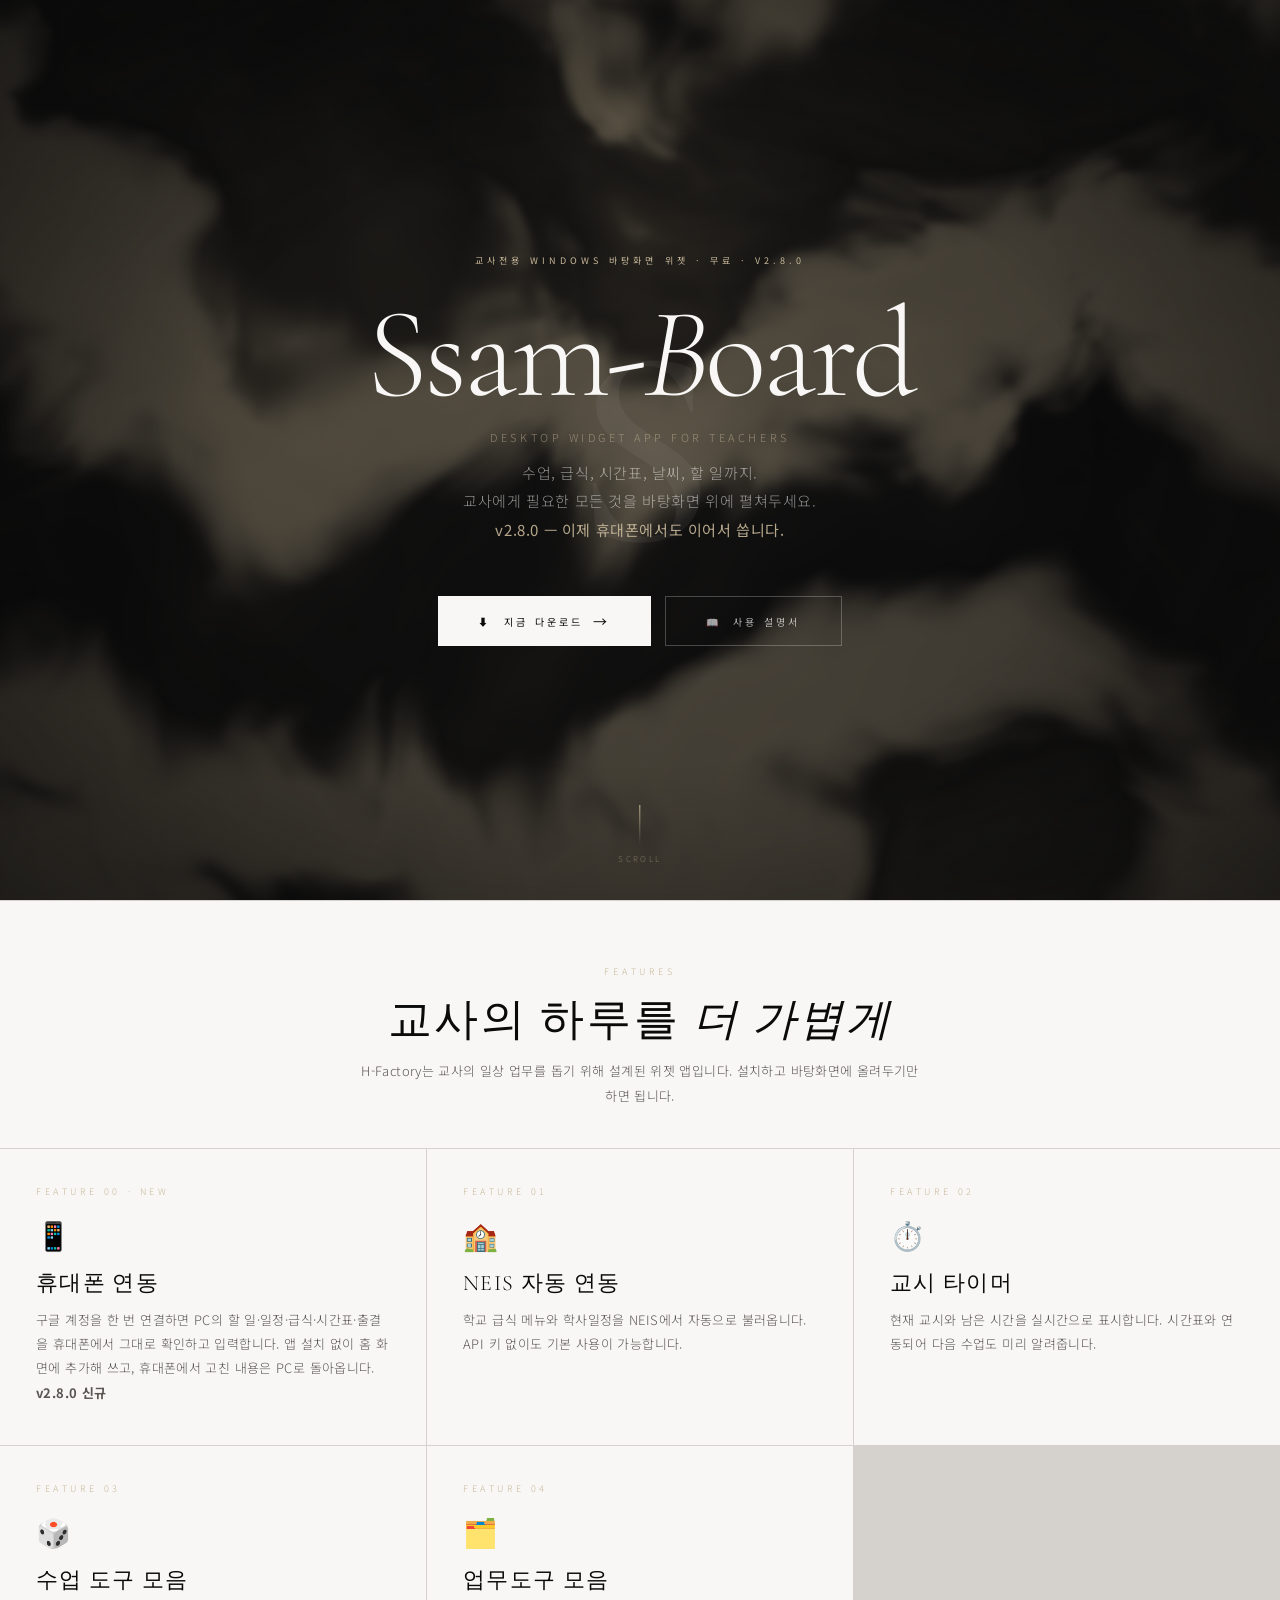
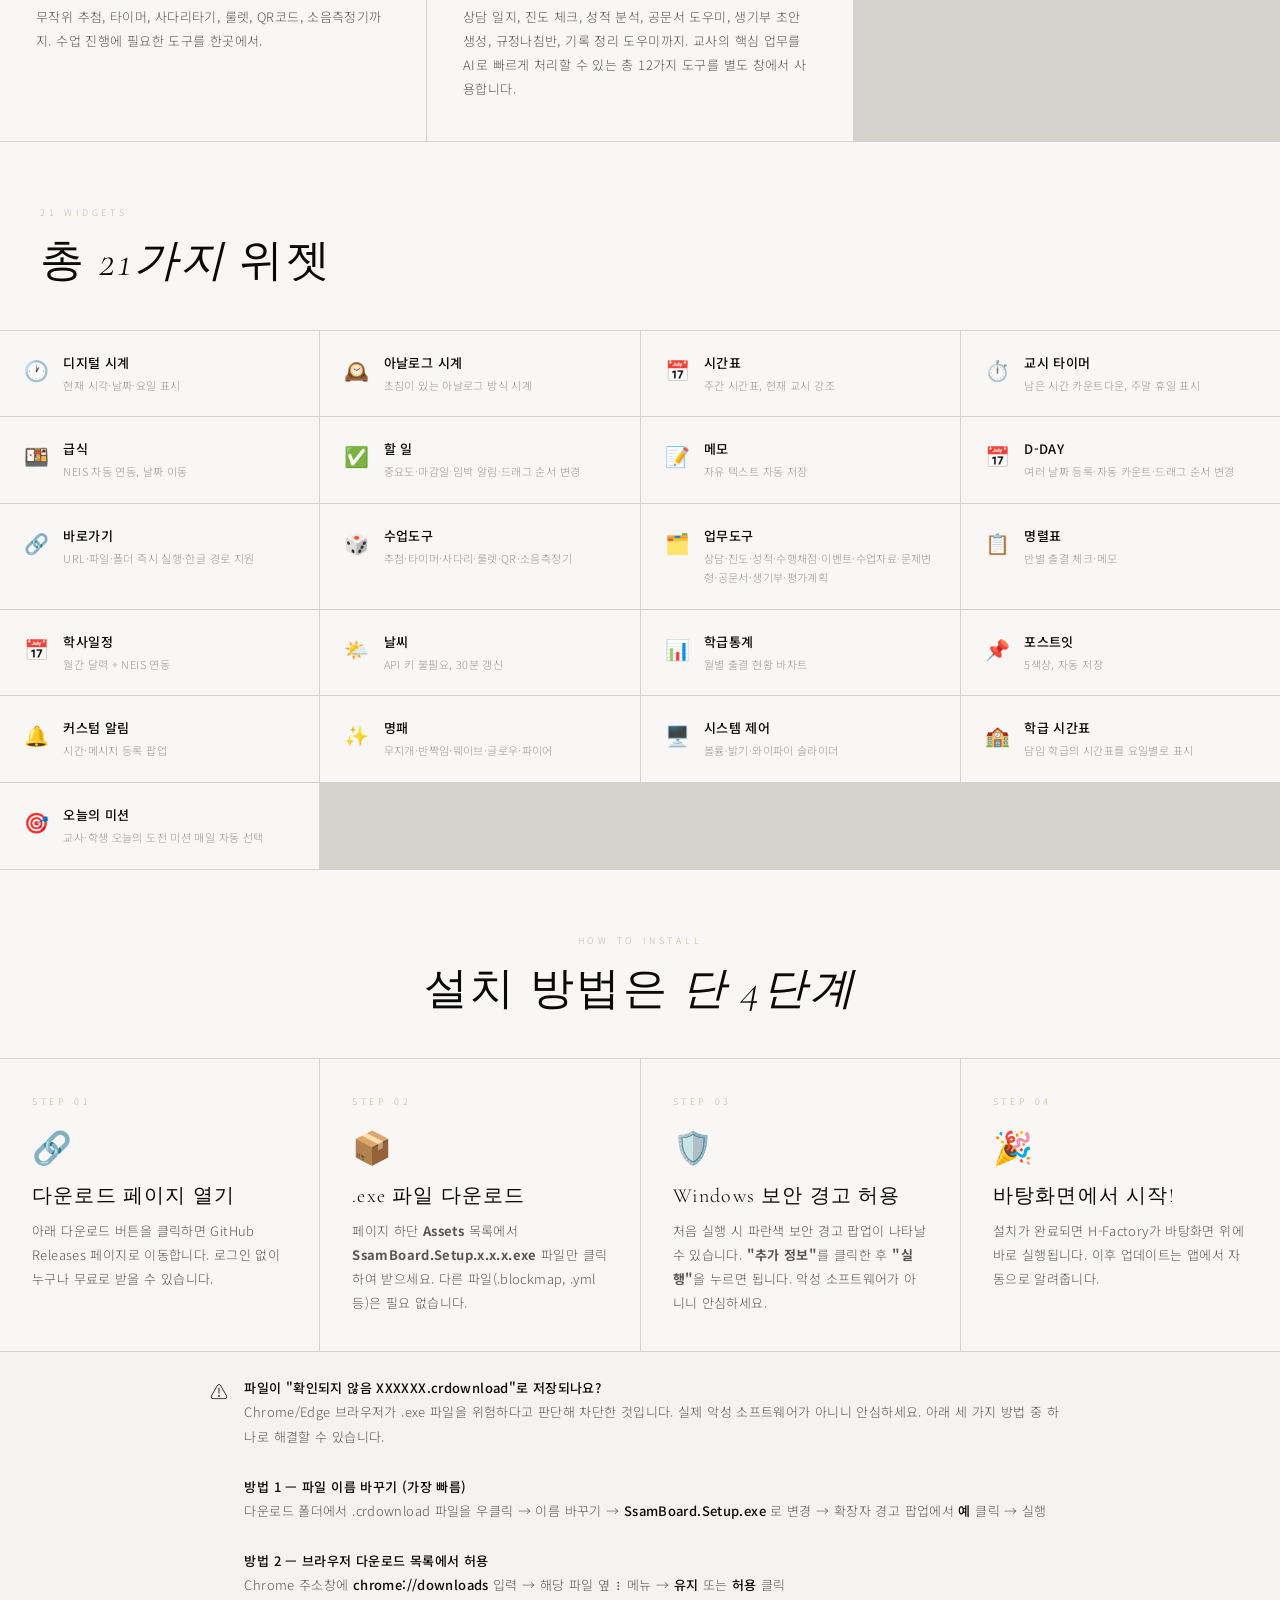
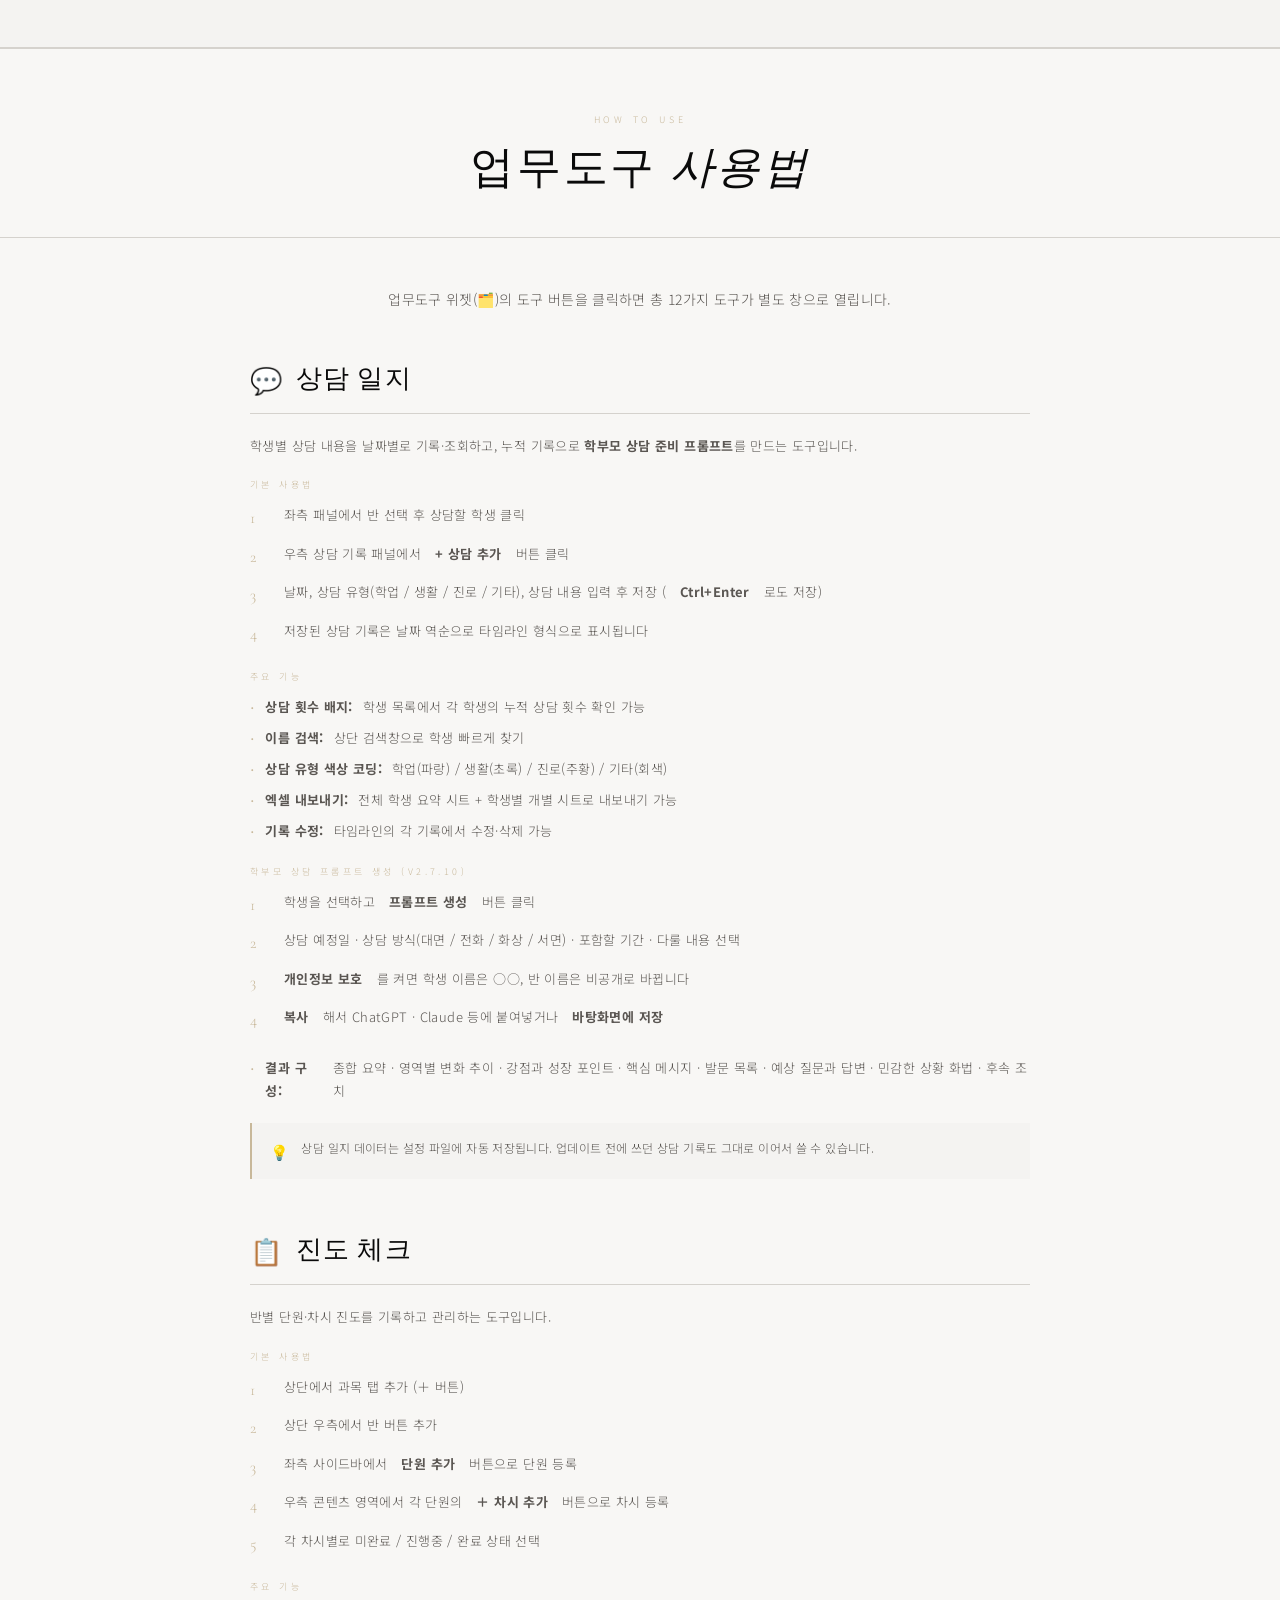
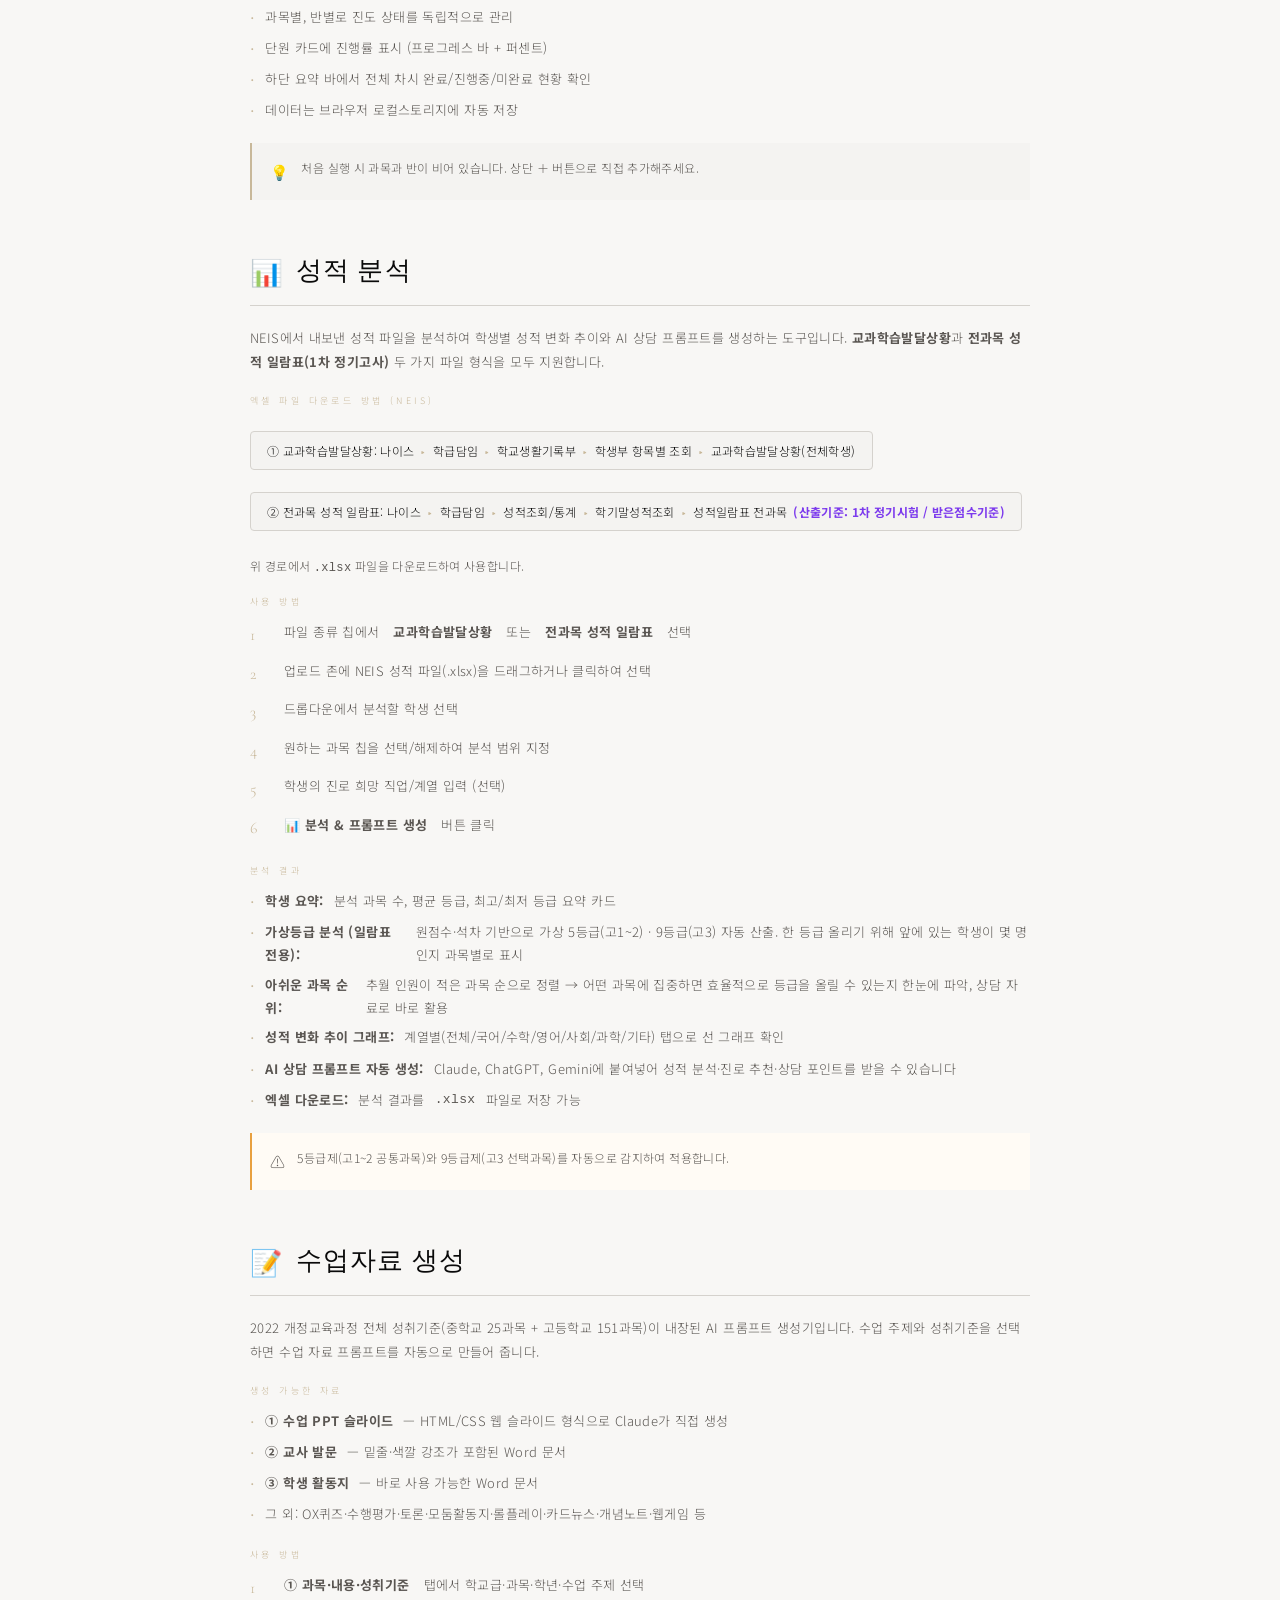
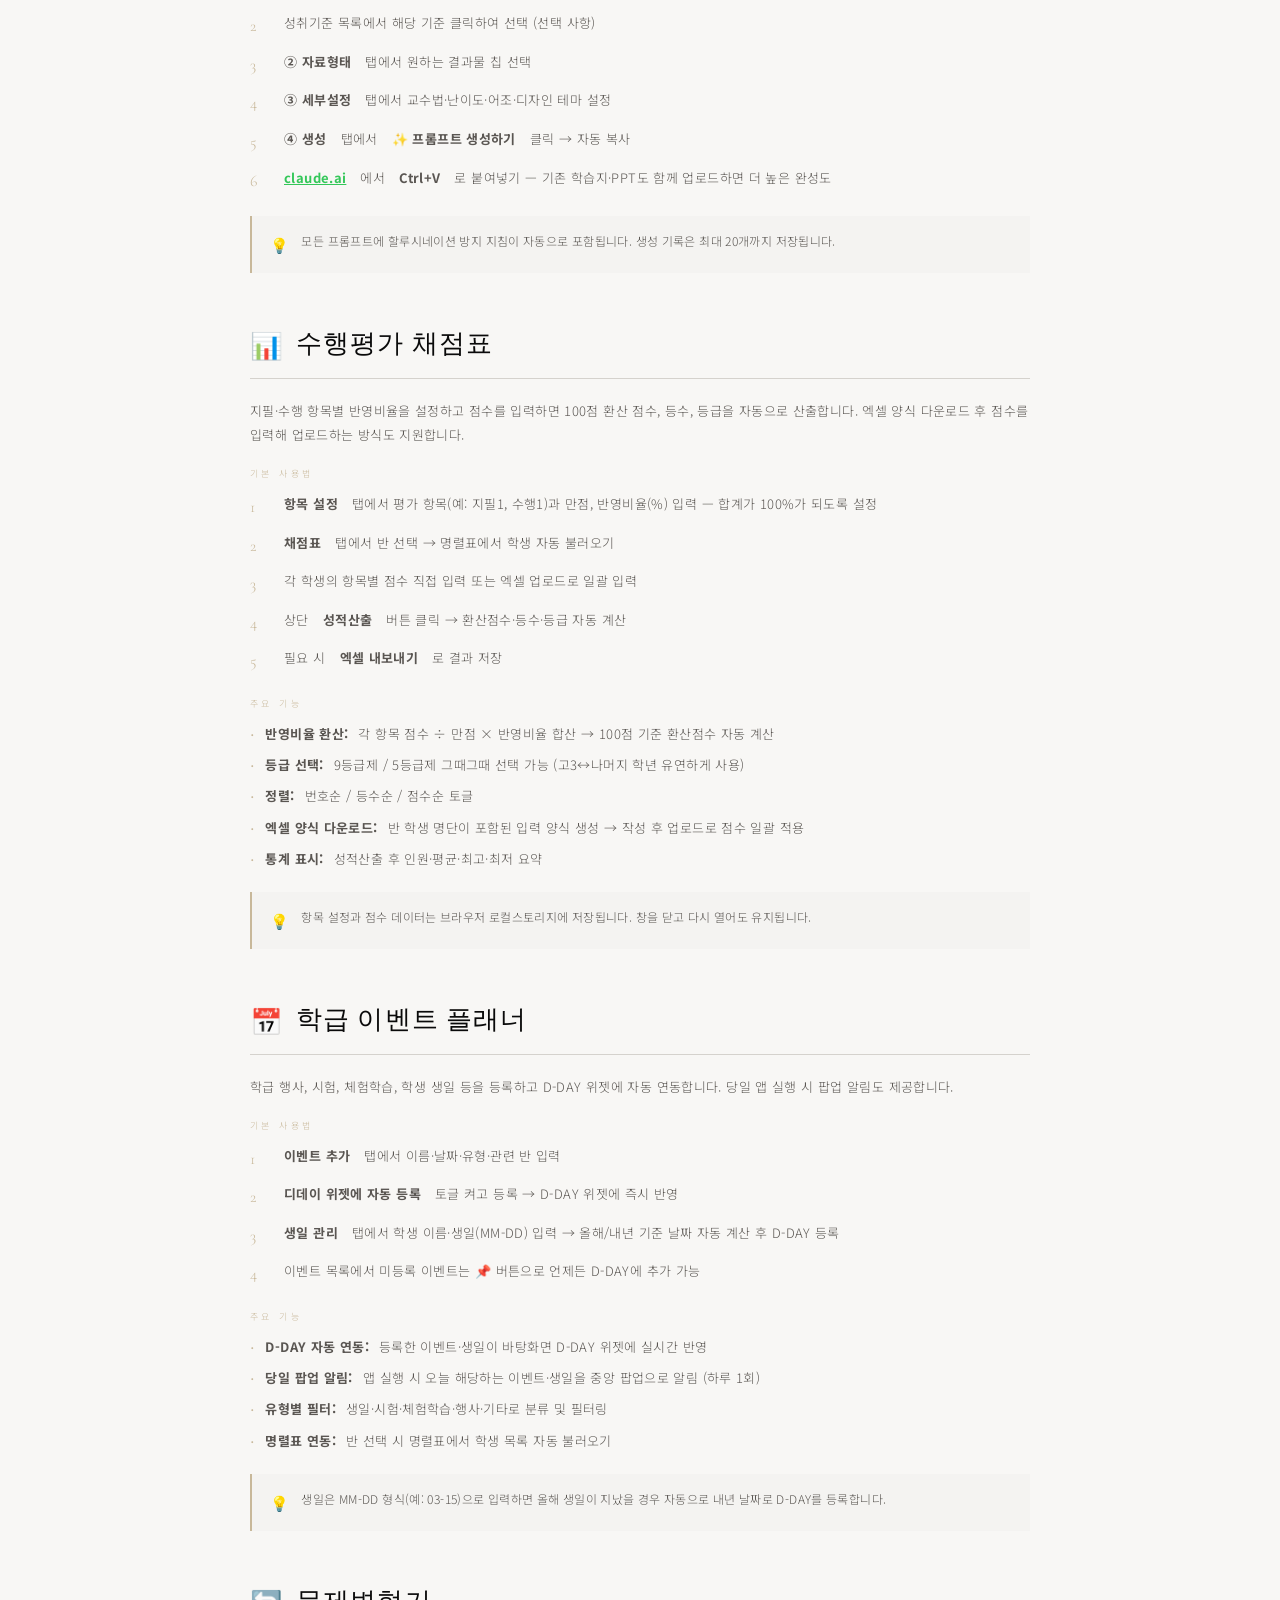
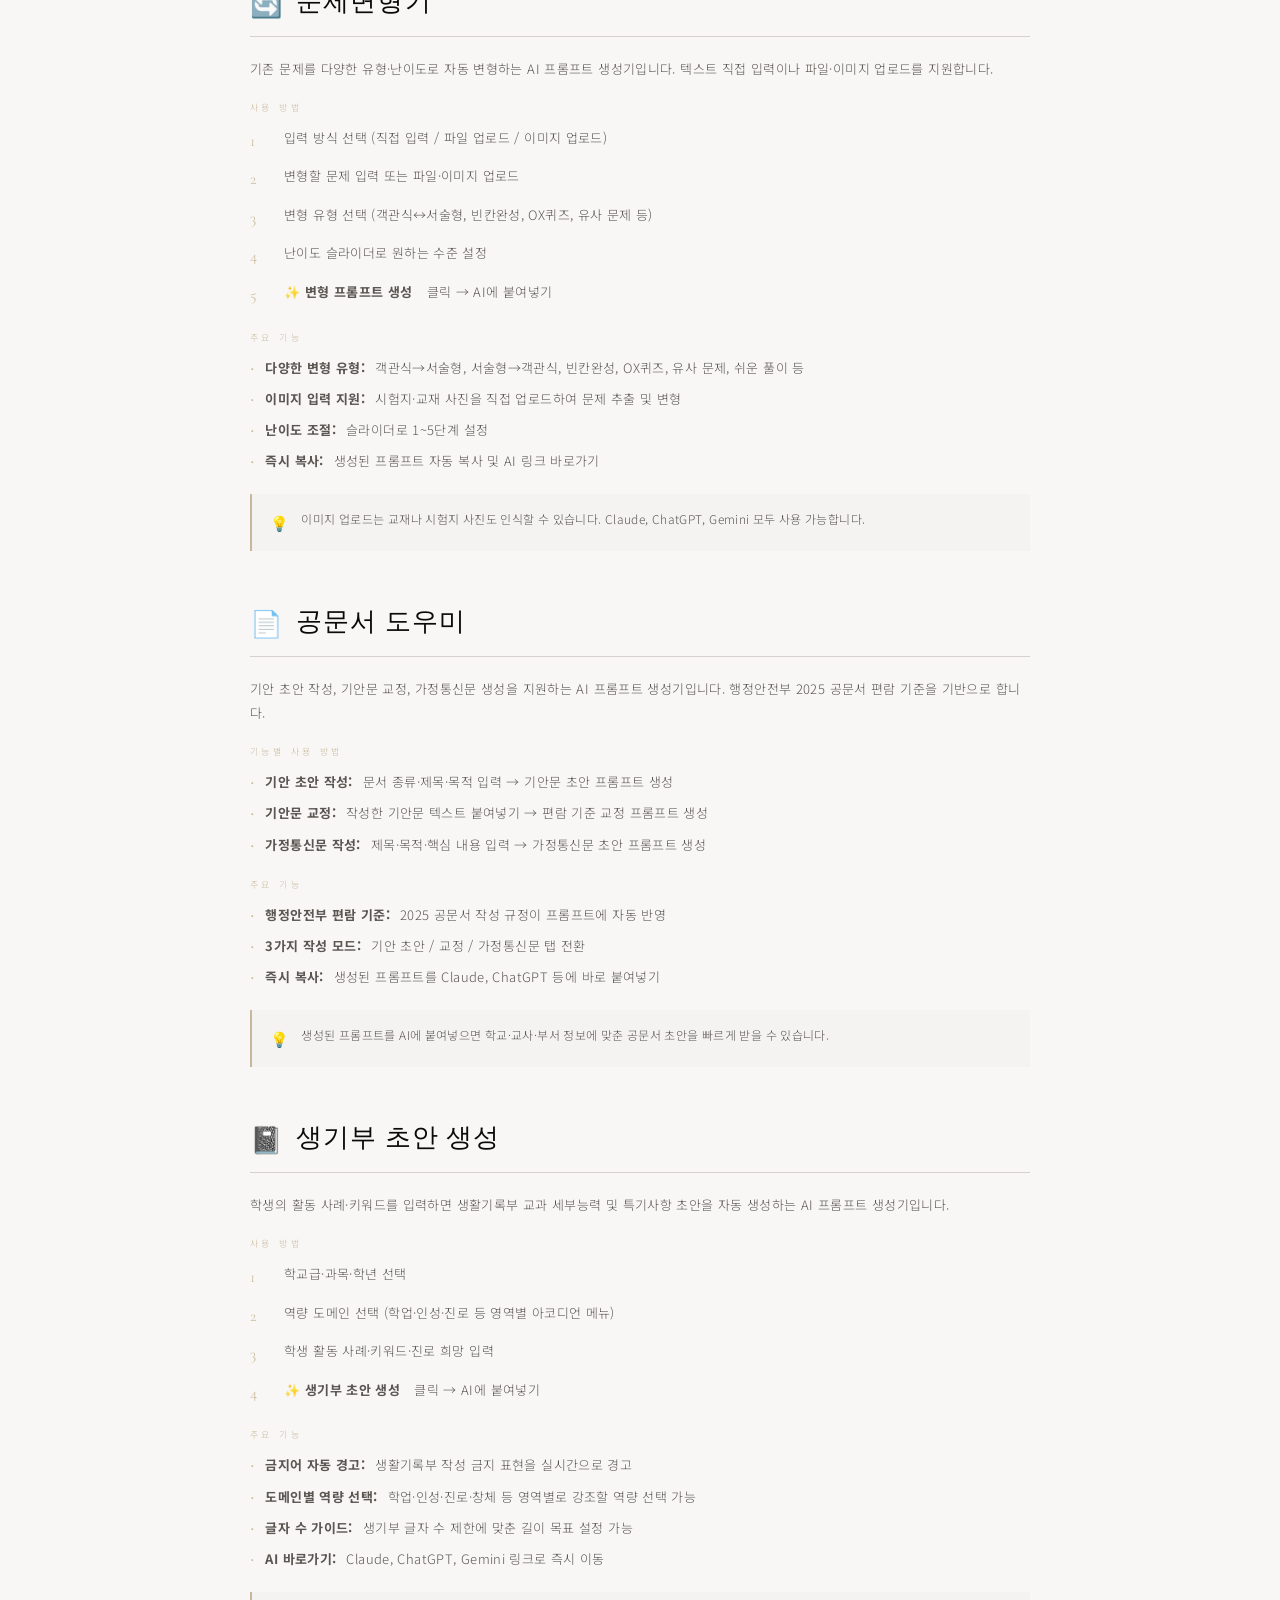
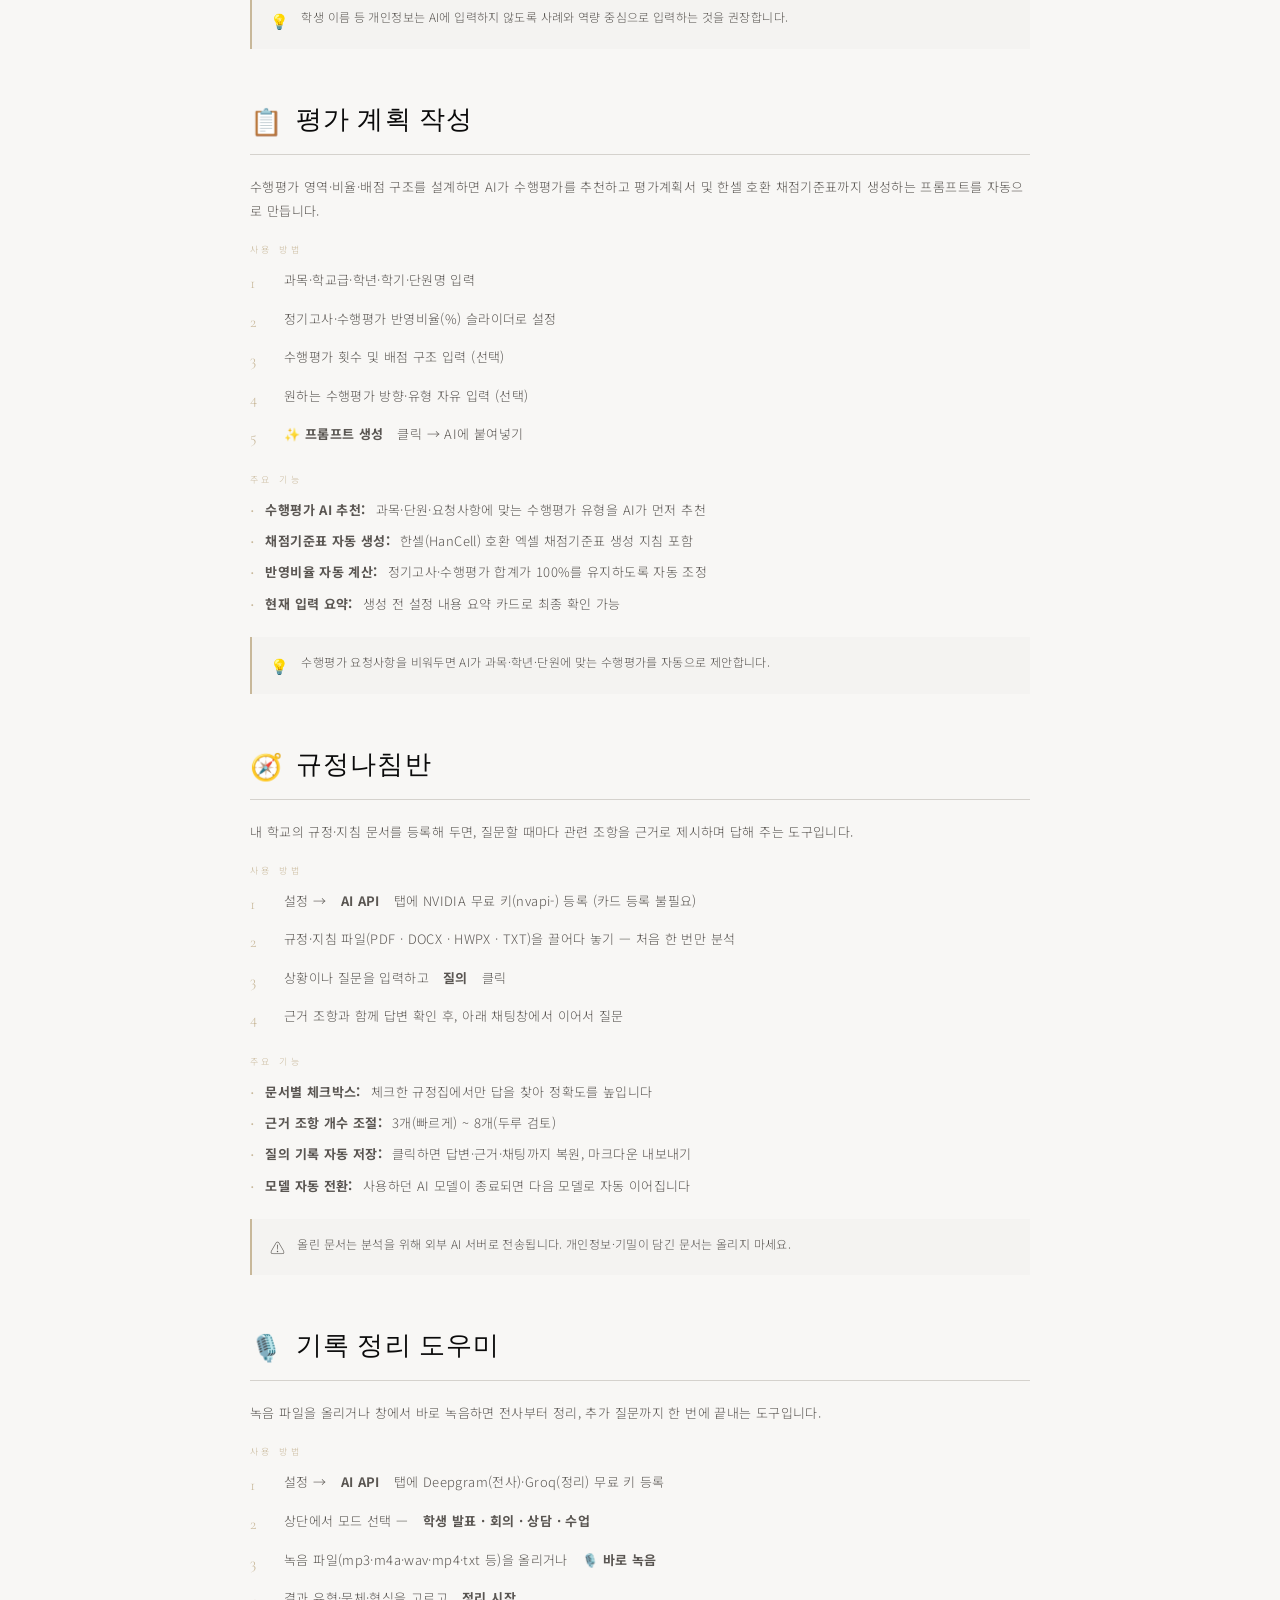
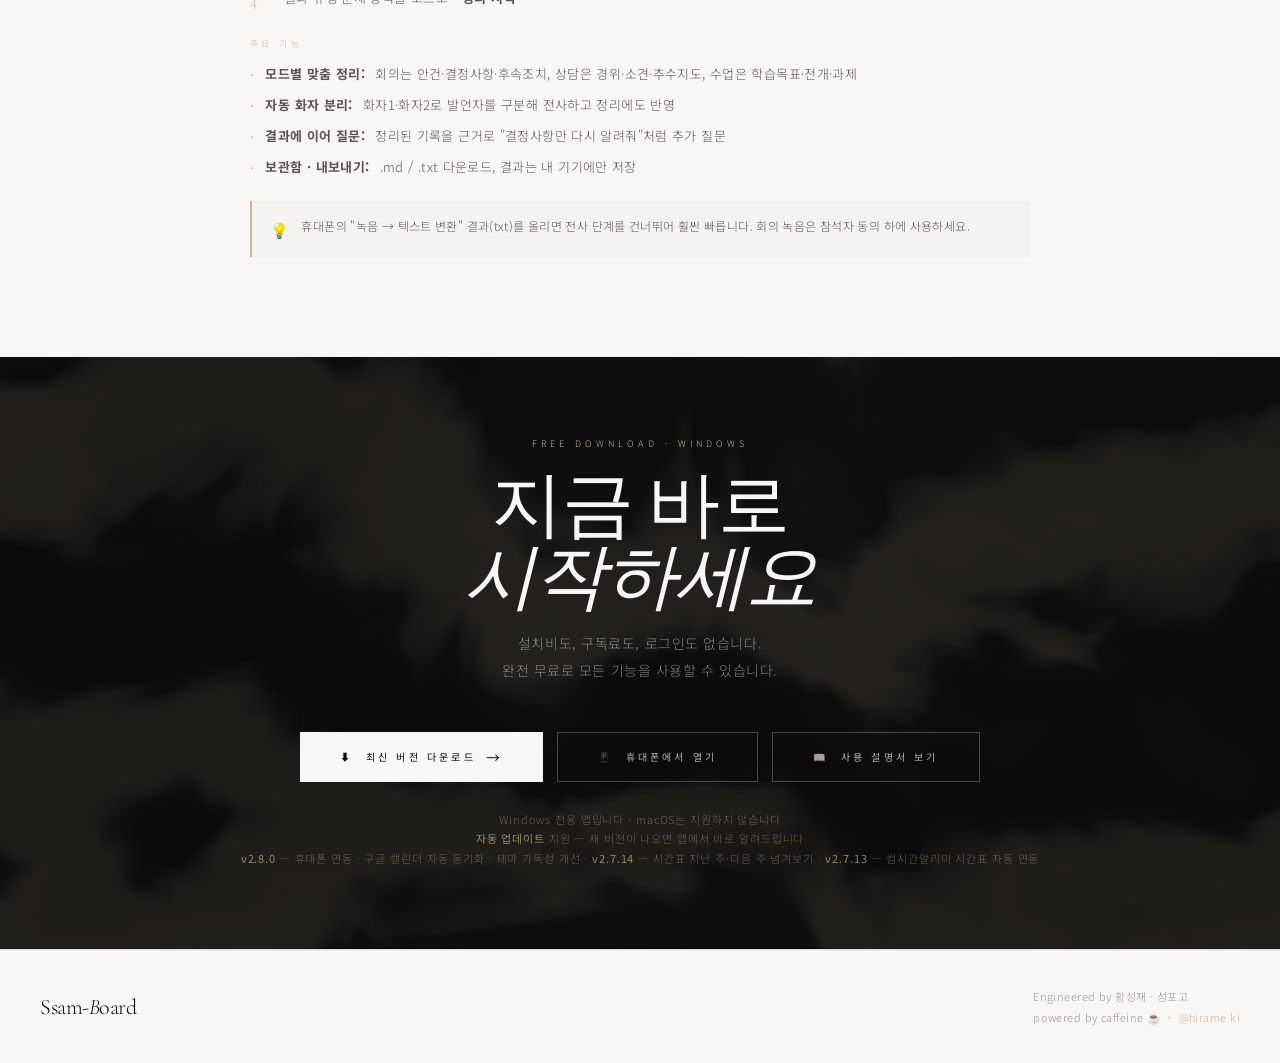
==== commit 945f579a: "Update index.html" ====
--- a/factory/index.html
+++ b/factory/index.html
@@ -3,34 +3,7 @@
 <head>
 <meta charset="UTF-8">
 <meta name="viewport" content="width=device-width, initial-scale=1.0">
-<!-- ── 공유·검색용 메타 (데스크톱판) ── -->
-<meta name="description" content="쌤보드는 교사를 위한 무료 윈도우 바탕화면 위젯입니다. 시간표·급식·학사일정·수업도구 21종을 한 화면에 모았습니다.">
-<meta name="keywords" content="쌤보드, SsamBoard, 교사 위젯, 바탕화면 위젯, 시간표, 급식, 학사일정, 수업도구, NEIS, 컴시간">
-<meta name="author" content="황성재 (@hirame.ki)">
-<meta name="theme-color" content="#f8f7f5">
-<link rel="canonical" href="https://hirame-ki.github.io/2/factory/">
-
-<meta property="og:type" content="website">
-<meta property="og:site_name" content="쌤보드 SsamBoard">
-<meta property="og:locale" content="ko_KR">
-<meta property="og:url" content="https://hirame-ki.github.io/2/factory/">
-<meta property="og:title" content="쌤보드 — 교사를 위한 바탕화면 위젯 (Windows)">
-<meta property="og:description" content="시간표·급식·학사일정·수업도구까지 선생님의 하루를 한 화면에. 무료 윈도우 데스크톱 앱입니다.">
-<meta property="og:image" content="https://hirame-ki.github.io/2/factory/og-desktop.png">
-<meta property="og:image:type" content="image/png">
-<meta property="og:image:width" content="1200">
-<meta property="og:image:height" content="630">
-<meta property="og:image:alt" content="쌤보드 데스크톱 위젯 화면">
-
-<meta name="twitter:card" content="summary_large_image">
-<meta name="twitter:title" content="쌤보드 — 교사를 위한 바탕화면 위젯 (Windows)">
-<meta name="twitter:description" content="시간표·급식·학사일정·수업도구까지 선생님의 하루를 한 화면에. 무료.">
-<meta name="twitter:image" content="https://hirame-ki.github.io/2/factory/og-desktop.png">
-
-<!-- 휴대폰판 안내 -->
-<link rel="alternate" media="only screen and (max-width: 640px)" href="https://hirame-ki.github.io/2/factory/m.html">
-
-<title>SsamBoard v2.7.11 — 교사전용 바탕화면 위젯</title>
+<title>SsamBoard v2.8.0 — 교사전용 바탕화면 위젯</title>
 <link rel="icon" type="image/svg+xml" href="data:image/svg+xml,%3Csvg xmlns='http://www.w3.org/2000/svg' viewBox='0 0 64 64'%3E%3Crect width='64' height='64' fill='white'/%3E%3Ctext x='50%25' y='54%25' dominant-baseline='middle' text-anchor='middle' font-family='Georgia,serif' font-size='28' font-weight='700' fill='%230a0a0a'%3EH%3C/text%3E%3C/svg%3E">
 <link rel="preconnect" href="https://fonts.googleapis.com">
 <link href="https://fonts.googleapis.com/css2?family=Cormorant+Garamond:ital,wght@0,300;0,400;0,600;1,300;1,400&family=Noto+Sans+KR:wght@300;400;500;700&display=swap" rel="stylesheet">
@@ -192,12 +165,13 @@
   <div class="hero-grain"></div>
   <div class="hero-ghost">S</div>
   <div class="hero-body">
-    <div class="eyebrow">교사전용 Windows 바탕화면 위젯 · 무료 · v2.7.11</div>
+    <div class="eyebrow">교사전용 Windows 바탕화면 위젯 · 무료 · v2.8.0</div>
     <div class="hero-mark">Ssam&#8209;<em>B</em>oard</div>
     <div class="hero-sub">Desktop Widget App for Teachers</div>
     <div class="hero-desc">
       수업, 급식, 시간표, 날씨, 할 일까지.<br>
-      교사에게 필요한 모든 것을 바탕화면 위에 펼쳐두세요.
+      교사에게 필요한 모든 것을 바탕화면 위에 펼쳐두세요.<br>
+      <b style="color:rgba(200,184,154,.9);font-weight:400">v2.8.0 — 이제 휴대폰에서도 이어서 씁니다.</b>
     </div>
     <div class="cta-group">
       <a class="cta cta-primary" href="https://github.com/esquire0-cell/deploy/releases/latest" target="_blank">
@@ -222,6 +196,12 @@
     <div class="feat-hint">H-Factory는 교사의 일상 업무를 돕기 위해 설계된 위젯 앱입니다. 설치하고 바탕화면에 올려두기만 하면 됩니다.</div>
   </div>
   <div class="feat-grid">
+    <div class="feat-item">
+      <div class="feat-num">Feature 00 · New</div>
+      <span class="feat-icon">📱</span>
+      <div class="feat-name">휴대폰 연동</div>
+      <div class="feat-desc">구글 계정을 한 번 연결하면 PC의 할 일·일정·급식·시간표·출결을 휴대폰에서 그대로 확인하고 입력합니다. 앱 설치 없이 홈 화면에 추가해 쓰고, 휴대폰에서 고친 내용은 PC로 돌아옵니다. <b>v2.8.0 신규</b></div>
+    </div>
     <div class="feat-item">
       <div class="feat-num">Feature 01</div>
       <span class="feat-icon">🏫</span>
@@ -663,6 +643,9 @@
       <a class="cta cta-primary" href="https://github.com/esquire0-cell/deploy/releases/latest" target="_blank">
         ⬇︎ &nbsp;최신 버전 다운로드 <span class="cta-arr">→</span>
       </a>
+      <a class="cta cta-secondary" href="https://hirame-ki.github.io/2/factory/m.html" target="_blank">
+        📱 &nbsp;휴대폰에서 열기
+      </a>
       <a class="cta cta-secondary" href="https://www.notion.so/H-Factory-3507fde37cfc81e9bc11c64cd8eb754a" target="_blank">
         📖 &nbsp;사용 설명서 보기
       </a>
@@ -670,7 +653,7 @@
     <div class="dl-note">
       Windows 전용 앱입니다 · macOS는 지원하지 않습니다<br>
       <b>자동 업데이트</b> 지원 — 새 버전이 나오면 앱에서 바로 알려드립니다<br>
-      <b>v2.7.11</b> — 화면 위젯과 설정창 위젯 표시 동기화 · <b>v2.7.10</b> — 상담 일지 학부모 상담 프롬프트 생성 · <b>v2.7.9</b> — 듀얼모니터 위젯 배치 유지
+      <b>v2.8.0</b> — 휴대폰 연동 · 구글 캘린더 자동 동기화 · 테마 가독성 개선 · <b>v2.7.14</b> — 시간표 지난 주·다음 주 넘겨보기 · <b>v2.7.13</b> — 컴시간알리미 시간표 자동 연동
     </div>
   </div>
 </section>
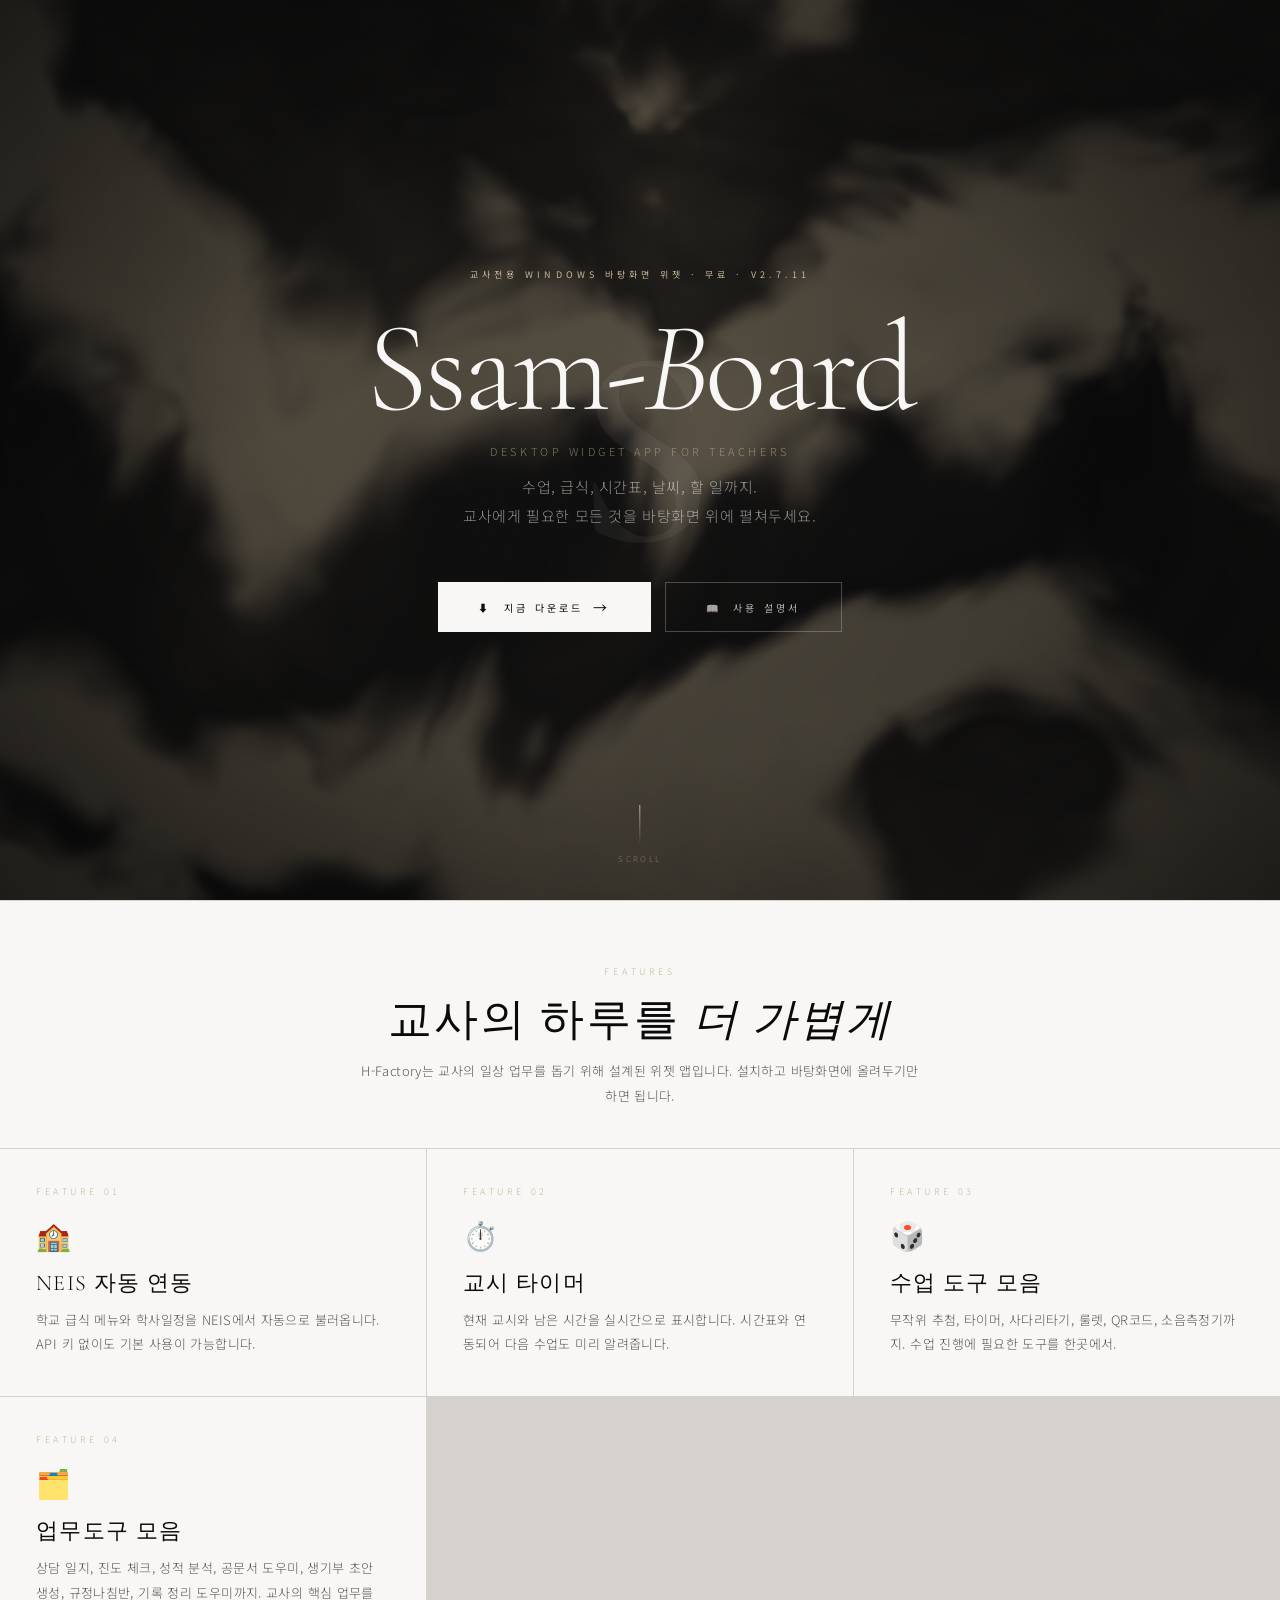
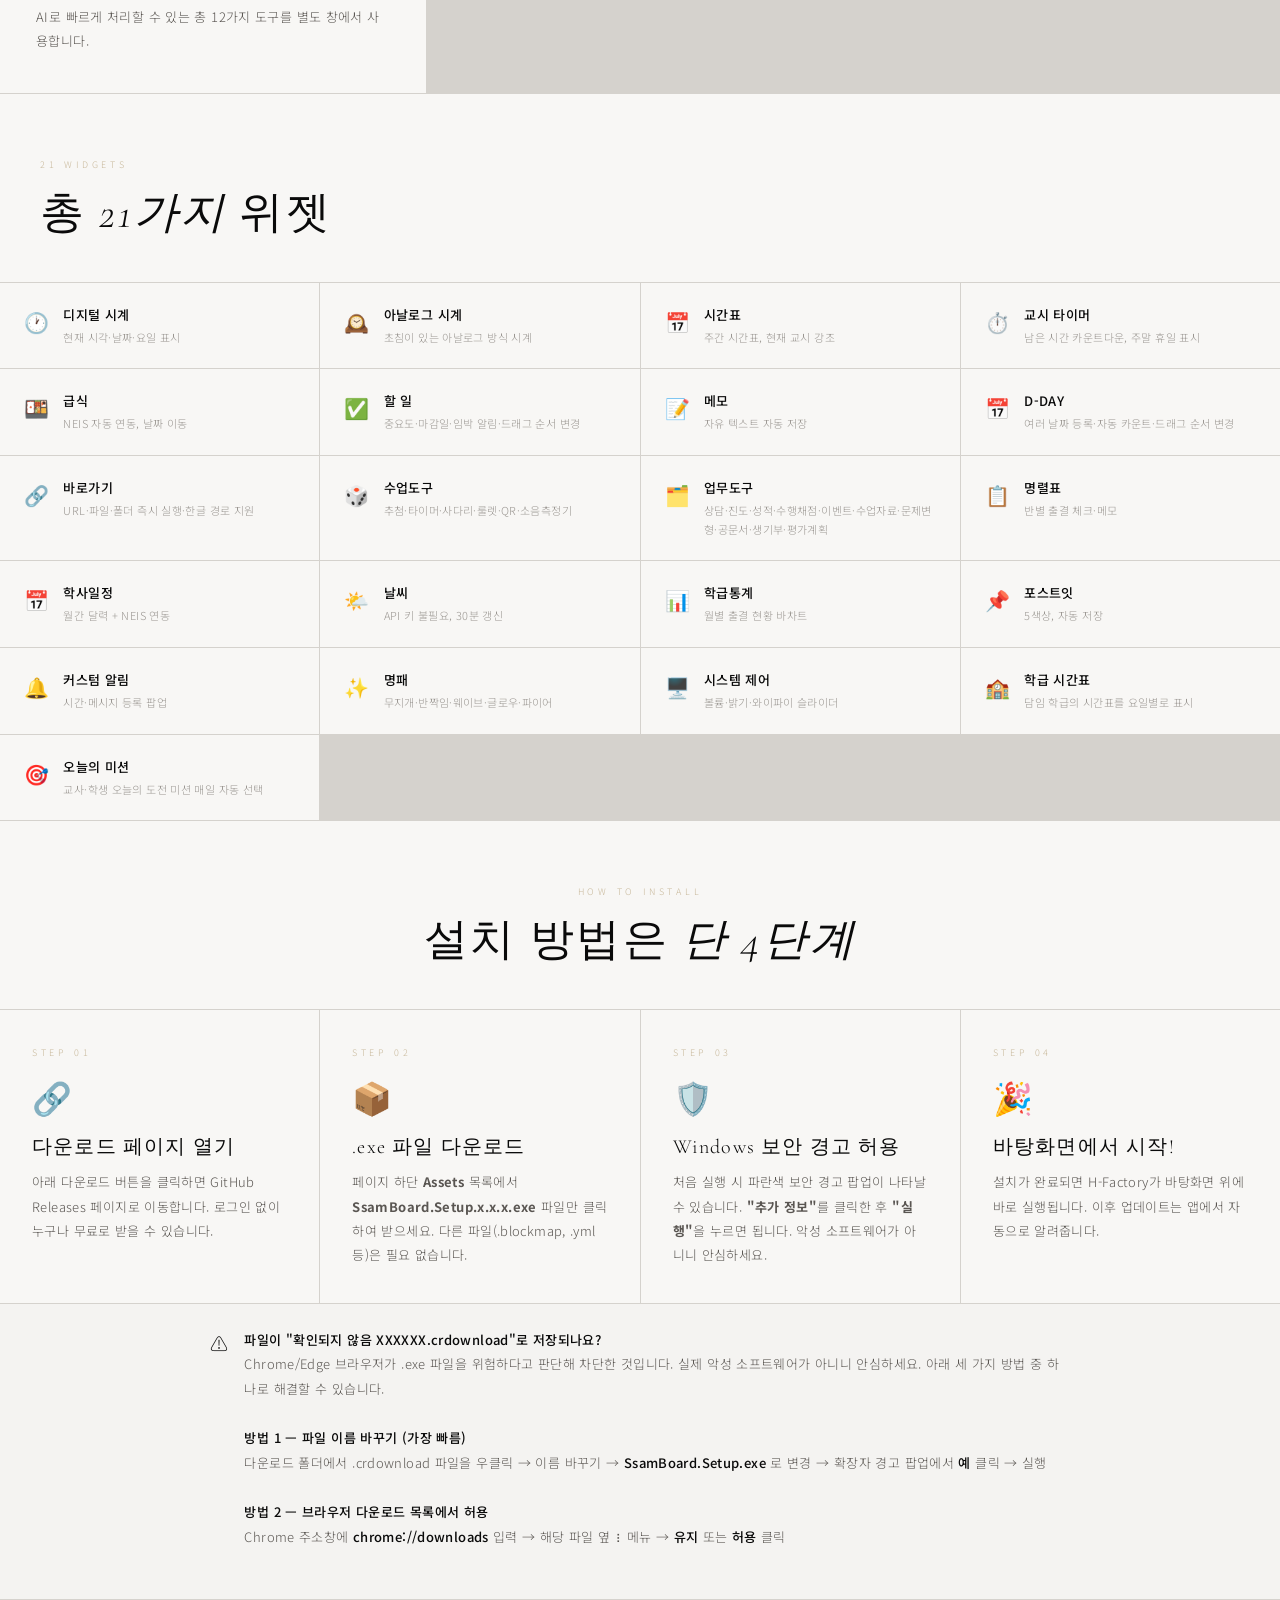
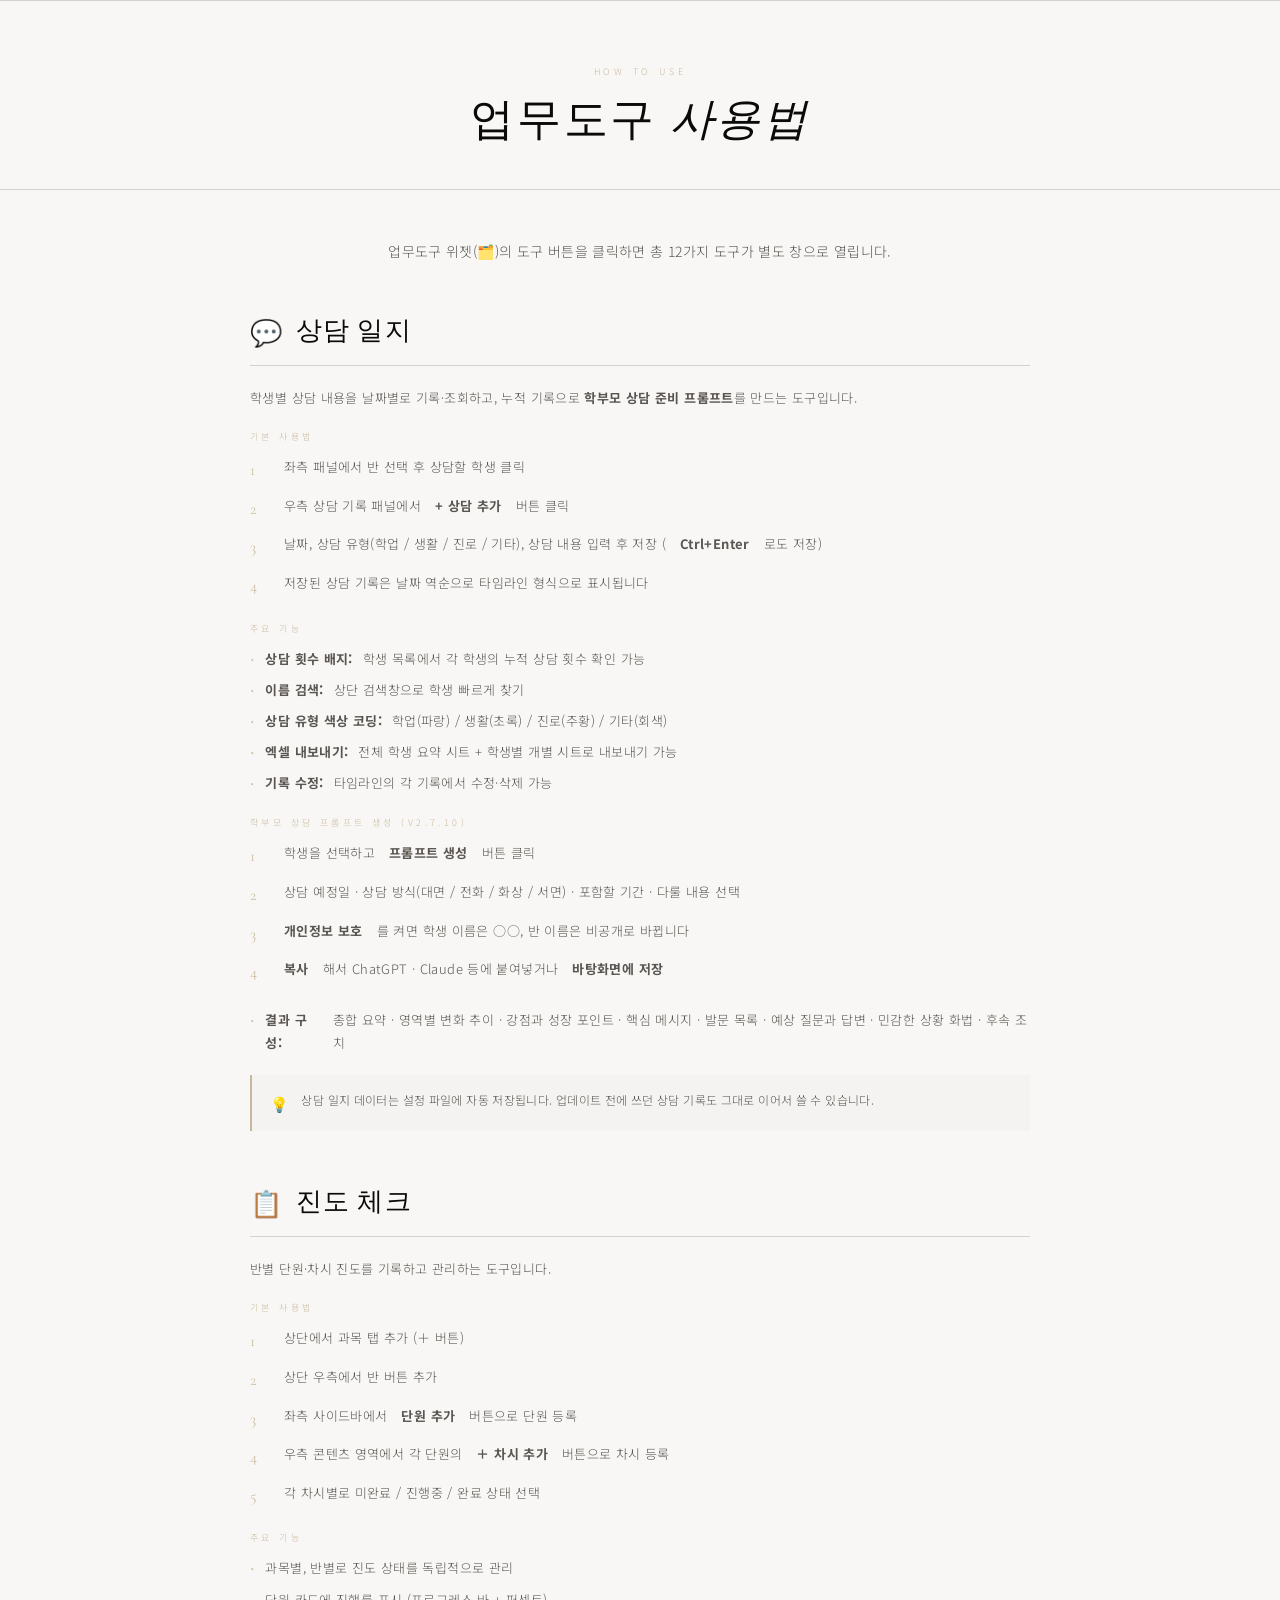
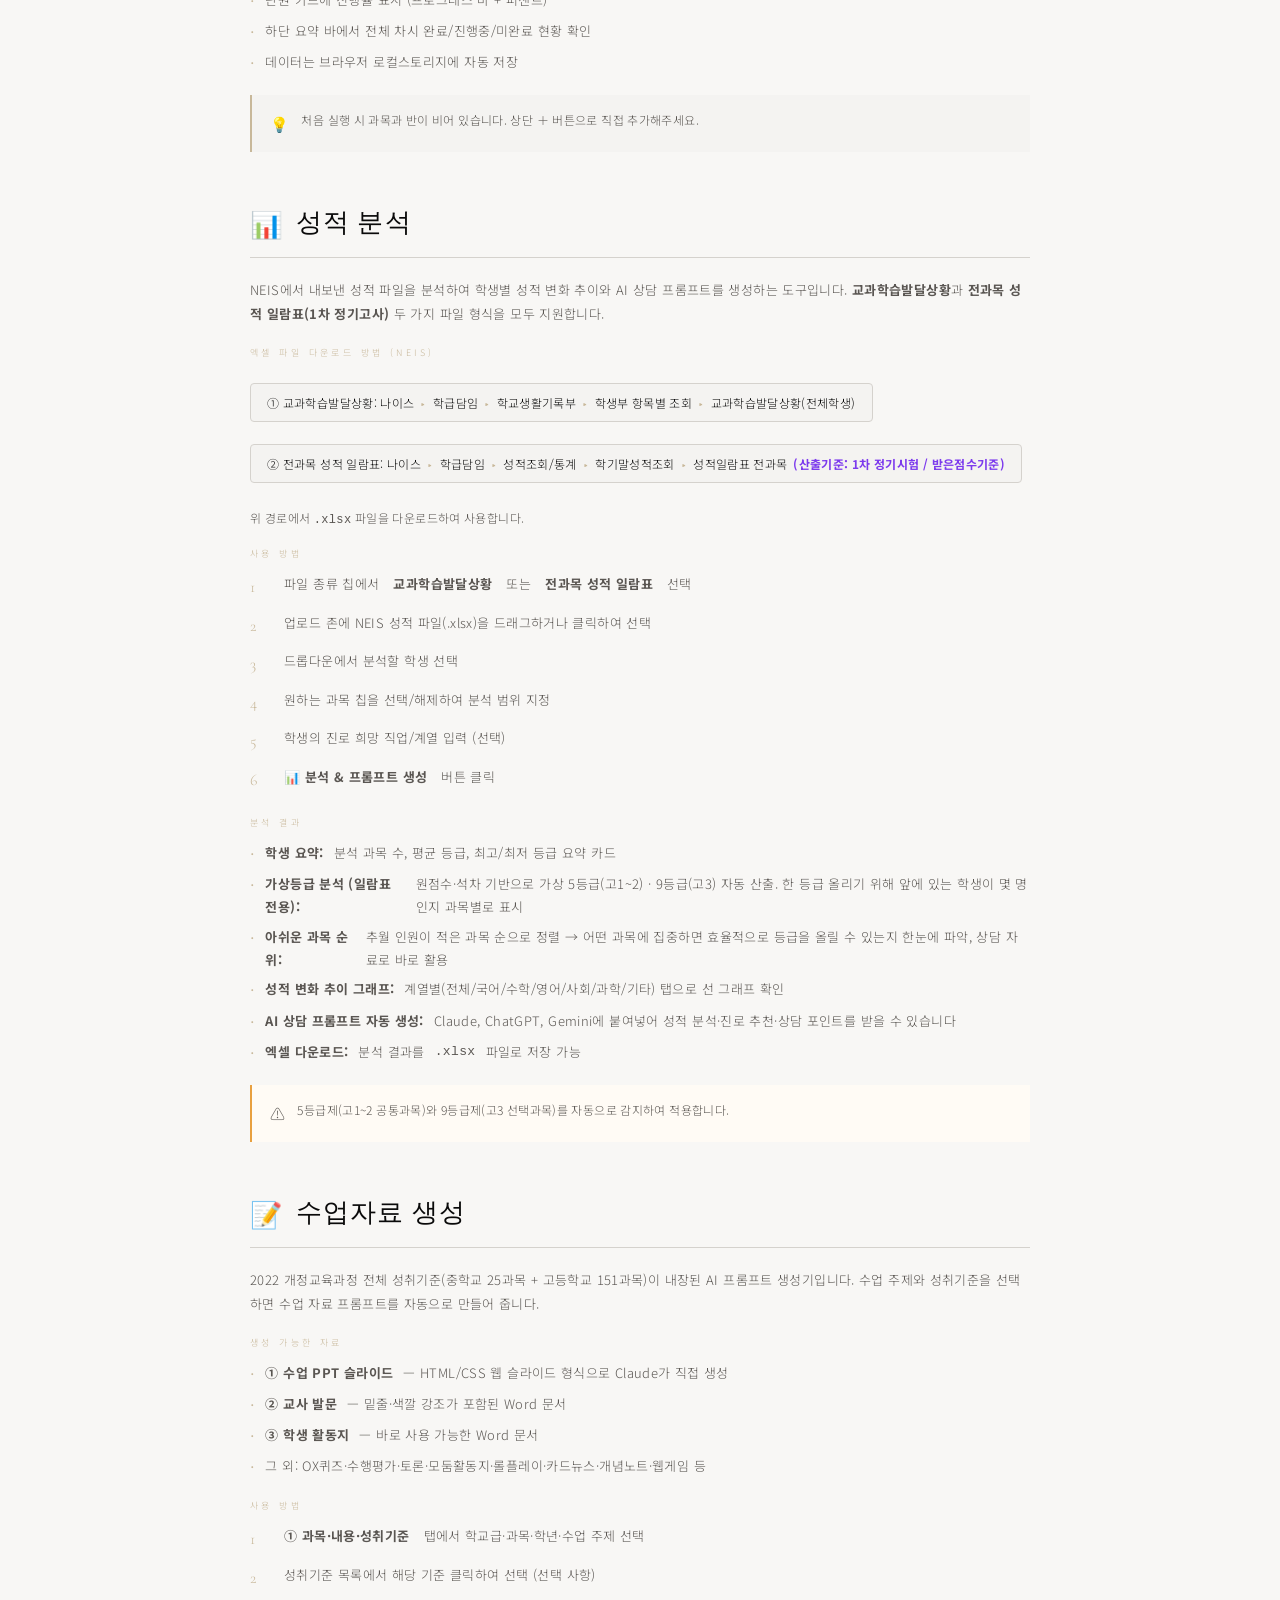
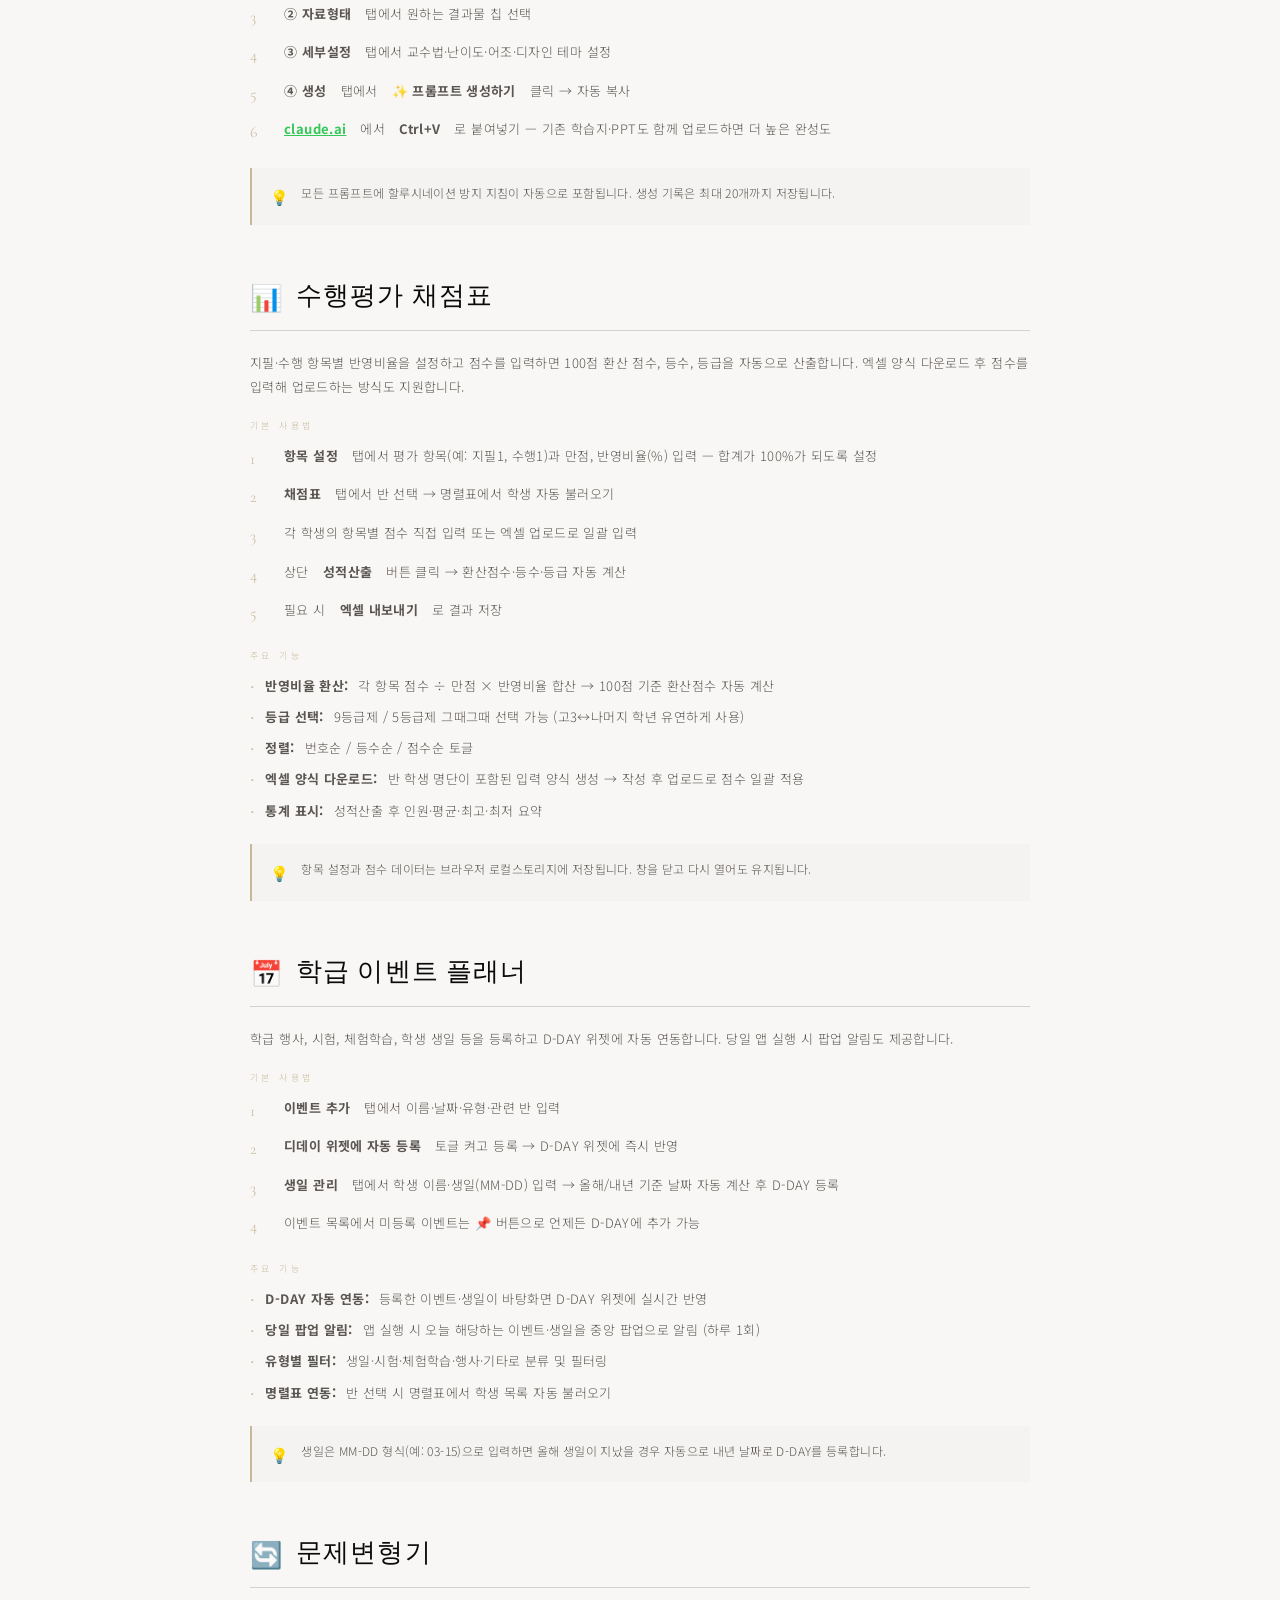
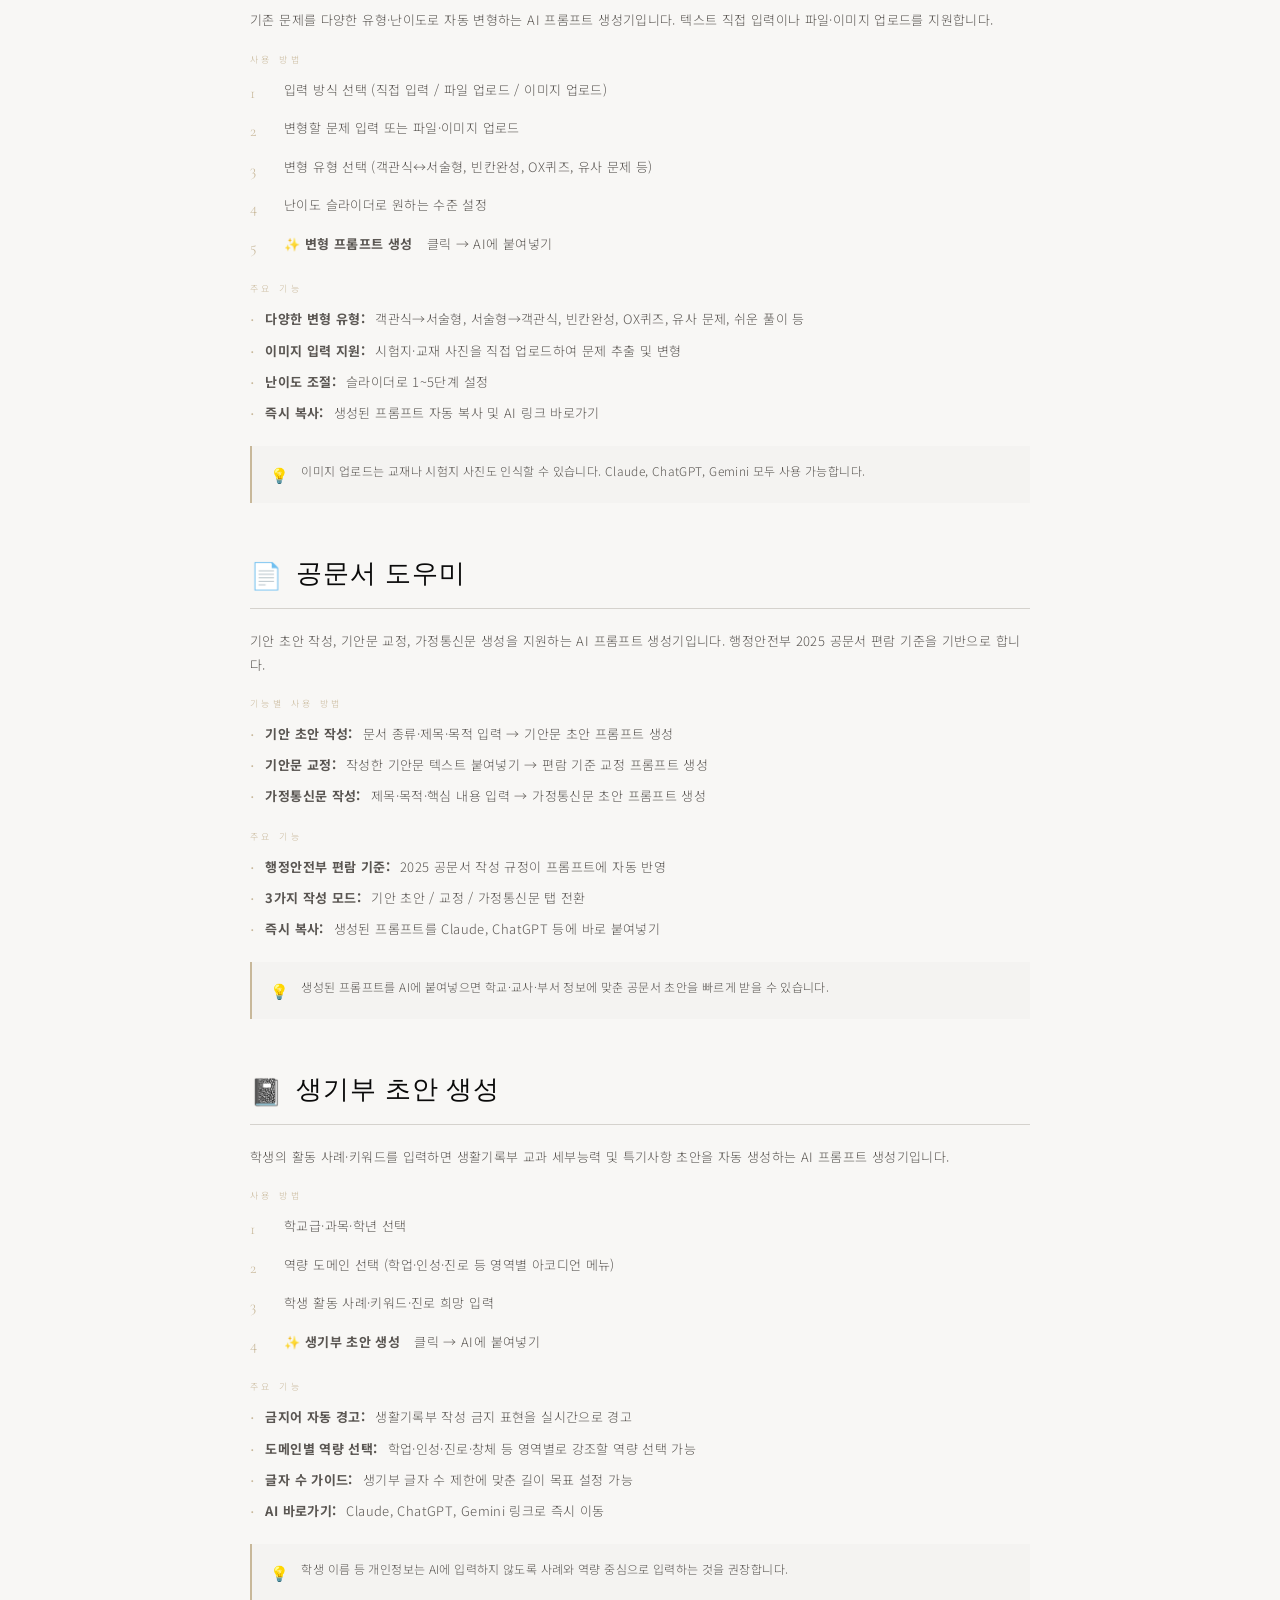
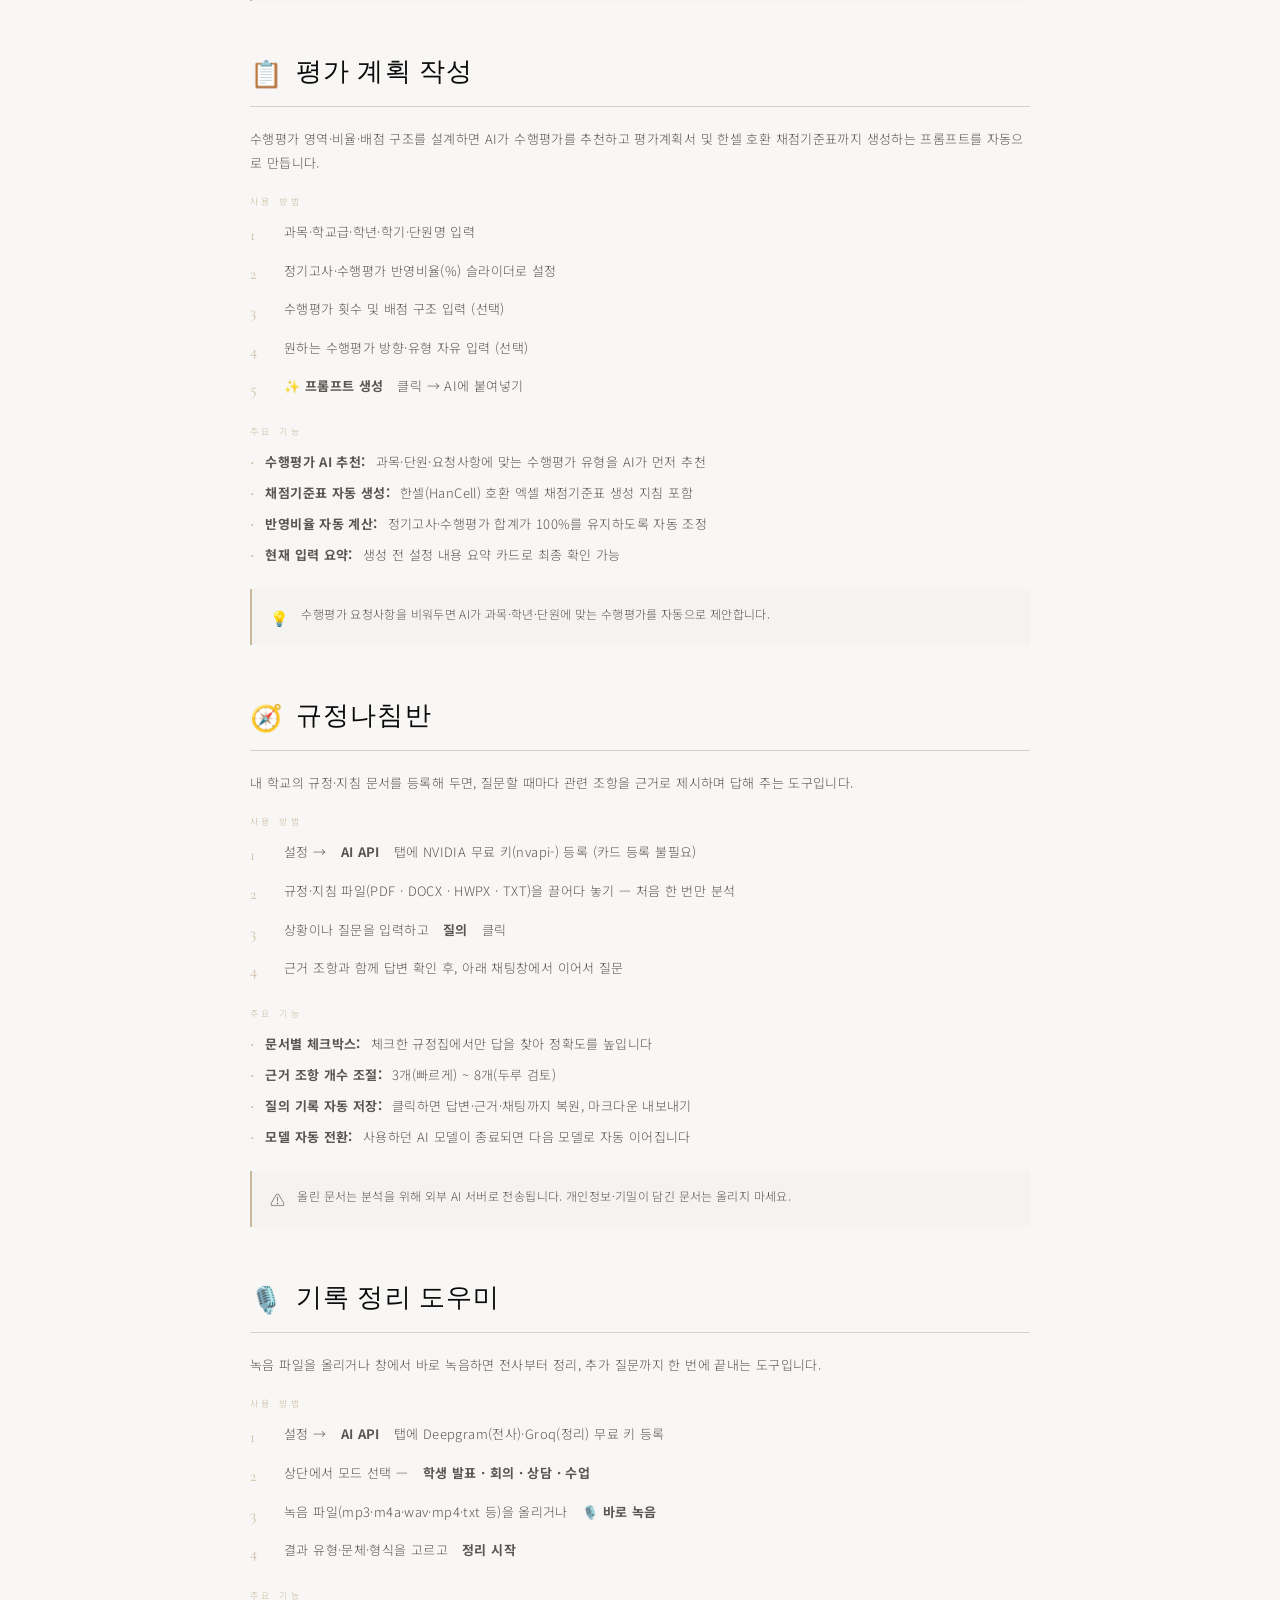
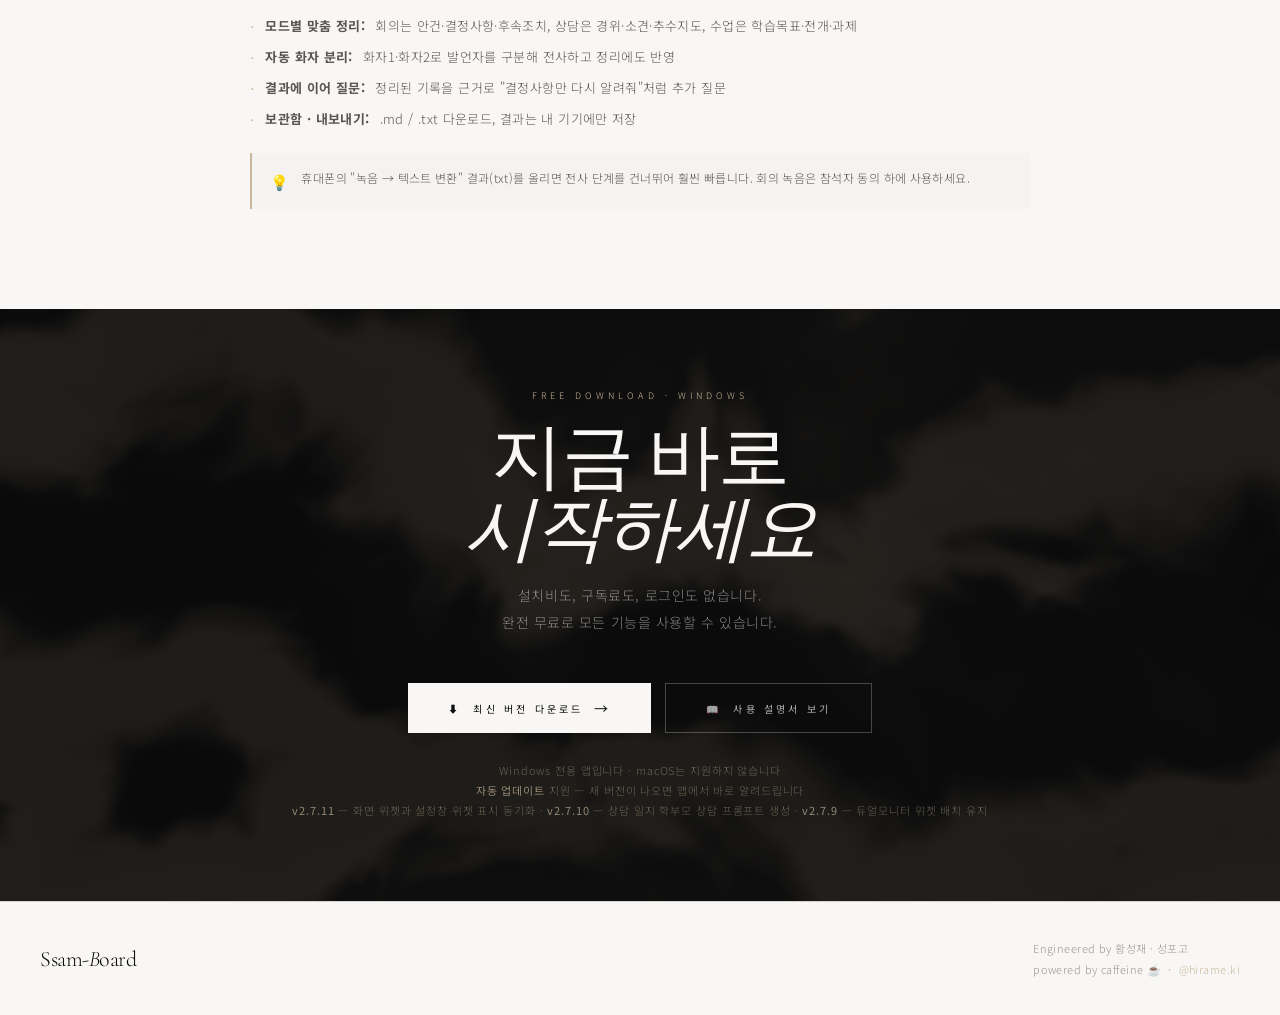
==== commit abdb90b0: "Add files via upload" ====
--- a/factory/index.html
+++ b/factory/index.html
@@ -3,7 +3,34 @@
 <head>
 <meta charset="UTF-8">
 <meta name="viewport" content="width=device-width, initial-scale=1.0">
-<title>SsamBoard v2.8.0 — 교사전용 바탕화면 위젯</title>
+<!-- ── 공유·검색용 메타 (데스크톱판) ── -->
+<meta name="description" content="쌤보드는 교사를 위한 무료 윈도우 바탕화면 위젯입니다. 시간표·급식·학사일정·수업도구 21종을 한 화면에 모았습니다.">
+<meta name="keywords" content="쌤보드, SsamBoard, 교사 위젯, 바탕화면 위젯, 시간표, 급식, 학사일정, 수업도구, NEIS, 컴시간">
+<meta name="author" content="황성재 (@hirame.ki)">
+<meta name="theme-color" content="#f8f7f5">
+<link rel="canonical" href="https://hirame-ki.github.io/2/factory/">
+
+<meta property="og:type" content="website">
+<meta property="og:site_name" content="쌤보드 SsamBoard">
+<meta property="og:locale" content="ko_KR">
+<meta property="og:url" content="https://hirame-ki.github.io/2/factory/">
+<meta property="og:title" content="쌤보드 — 교사를 위한 바탕화면 위젯 (Windows)">
+<meta property="og:description" content="시간표·급식·학사일정·수업도구까지 선생님의 하루를 한 화면에. 무료 윈도우 데스크톱 앱입니다.">
+<meta property="og:image" content="https://hirame-ki.github.io/2/factory/og-desktop.png">
+<meta property="og:image:type" content="image/png">
+<meta property="og:image:width" content="1200">
+<meta property="og:image:height" content="630">
+<meta property="og:image:alt" content="쌤보드 데스크톱 위젯 화면">
+
+<meta name="twitter:card" content="summary_large_image">
+<meta name="twitter:title" content="쌤보드 — 교사를 위한 바탕화면 위젯 (Windows)">
+<meta name="twitter:description" content="시간표·급식·학사일정·수업도구까지 선생님의 하루를 한 화면에. 무료.">
+<meta name="twitter:image" content="https://hirame-ki.github.io/2/factory/og-desktop.png">
+
+<!-- 휴대폰판 안내 -->
+<link rel="alternate" media="only screen and (max-width: 640px)" href="https://hirame-ki.github.io/2/factory/m.html">
+
+<title>SsamBoard v2.7.11 — 교사전용 바탕화면 위젯</title>
 <link rel="icon" type="image/svg+xml" href="data:image/svg+xml,%3Csvg xmlns='http://www.w3.org/2000/svg' viewBox='0 0 64 64'%3E%3Crect width='64' height='64' fill='white'/%3E%3Ctext x='50%25' y='54%25' dominant-baseline='middle' text-anchor='middle' font-family='Georgia,serif' font-size='28' font-weight='700' fill='%230a0a0a'%3EH%3C/text%3E%3C/svg%3E">
 <link rel="preconnect" href="https://fonts.googleapis.com">
 <link href="https://fonts.googleapis.com/css2?family=Cormorant+Garamond:ital,wght@0,300;0,400;0,600;1,300;1,400&family=Noto+Sans+KR:wght@300;400;500;700&display=swap" rel="stylesheet">
@@ -165,13 +192,12 @@
   <div class="hero-grain"></div>
   <div class="hero-ghost">S</div>
   <div class="hero-body">
-    <div class="eyebrow">교사전용 Windows 바탕화면 위젯 · 무료 · v2.8.0</div>
+    <div class="eyebrow">교사전용 Windows 바탕화면 위젯 · 무료 · v2.7.11</div>
     <div class="hero-mark">Ssam&#8209;<em>B</em>oard</div>
     <div class="hero-sub">Desktop Widget App for Teachers</div>
     <div class="hero-desc">
       수업, 급식, 시간표, 날씨, 할 일까지.<br>
-      교사에게 필요한 모든 것을 바탕화면 위에 펼쳐두세요.<br>
-      <b style="color:rgba(200,184,154,.9);font-weight:400">v2.8.0 — 이제 휴대폰에서도 이어서 씁니다.</b>
+      교사에게 필요한 모든 것을 바탕화면 위에 펼쳐두세요.
     </div>
     <div class="cta-group">
       <a class="cta cta-primary" href="https://github.com/esquire0-cell/deploy/releases/latest" target="_blank">
@@ -196,12 +222,6 @@
     <div class="feat-hint">H-Factory는 교사의 일상 업무를 돕기 위해 설계된 위젯 앱입니다. 설치하고 바탕화면에 올려두기만 하면 됩니다.</div>
   </div>
   <div class="feat-grid">
-    <div class="feat-item">
-      <div class="feat-num">Feature 00 · New</div>
-      <span class="feat-icon">📱</span>
-      <div class="feat-name">휴대폰 연동</div>
-      <div class="feat-desc">구글 계정을 한 번 연결하면 PC의 할 일·일정·급식·시간표·출결을 휴대폰에서 그대로 확인하고 입력합니다. 앱 설치 없이 홈 화면에 추가해 쓰고, 휴대폰에서 고친 내용은 PC로 돌아옵니다. <b>v2.8.0 신규</b></div>
-    </div>
     <div class="feat-item">
       <div class="feat-num">Feature 01</div>
       <span class="feat-icon">🏫</span>
@@ -643,9 +663,6 @@
       <a class="cta cta-primary" href="https://github.com/esquire0-cell/deploy/releases/latest" target="_blank">
         ⬇︎ &nbsp;최신 버전 다운로드 <span class="cta-arr">→</span>
       </a>
-      <a class="cta cta-secondary" href="https://hirame-ki.github.io/2/factory/m.html" target="_blank">
-        📱 &nbsp;휴대폰에서 열기
-      </a>
       <a class="cta cta-secondary" href="https://www.notion.so/H-Factory-3507fde37cfc81e9bc11c64cd8eb754a" target="_blank">
         📖 &nbsp;사용 설명서 보기
       </a>
@@ -653,7 +670,7 @@
     <div class="dl-note">
       Windows 전용 앱입니다 · macOS는 지원하지 않습니다<br>
       <b>자동 업데이트</b> 지원 — 새 버전이 나오면 앱에서 바로 알려드립니다<br>
-      <b>v2.8.0</b> — 휴대폰 연동 · 구글 캘린더 자동 동기화 · 테마 가독성 개선 · <b>v2.7.14</b> — 시간표 지난 주·다음 주 넘겨보기 · <b>v2.7.13</b> — 컴시간알리미 시간표 자동 연동
+      <b>v2.7.11</b> — 화면 위젯과 설정창 위젯 표시 동기화 · <b>v2.7.10</b> — 상담 일지 학부모 상담 프롬프트 생성 · <b>v2.7.9</b> — 듀얼모니터 위젯 배치 유지
     </div>
   </div>
 </section>
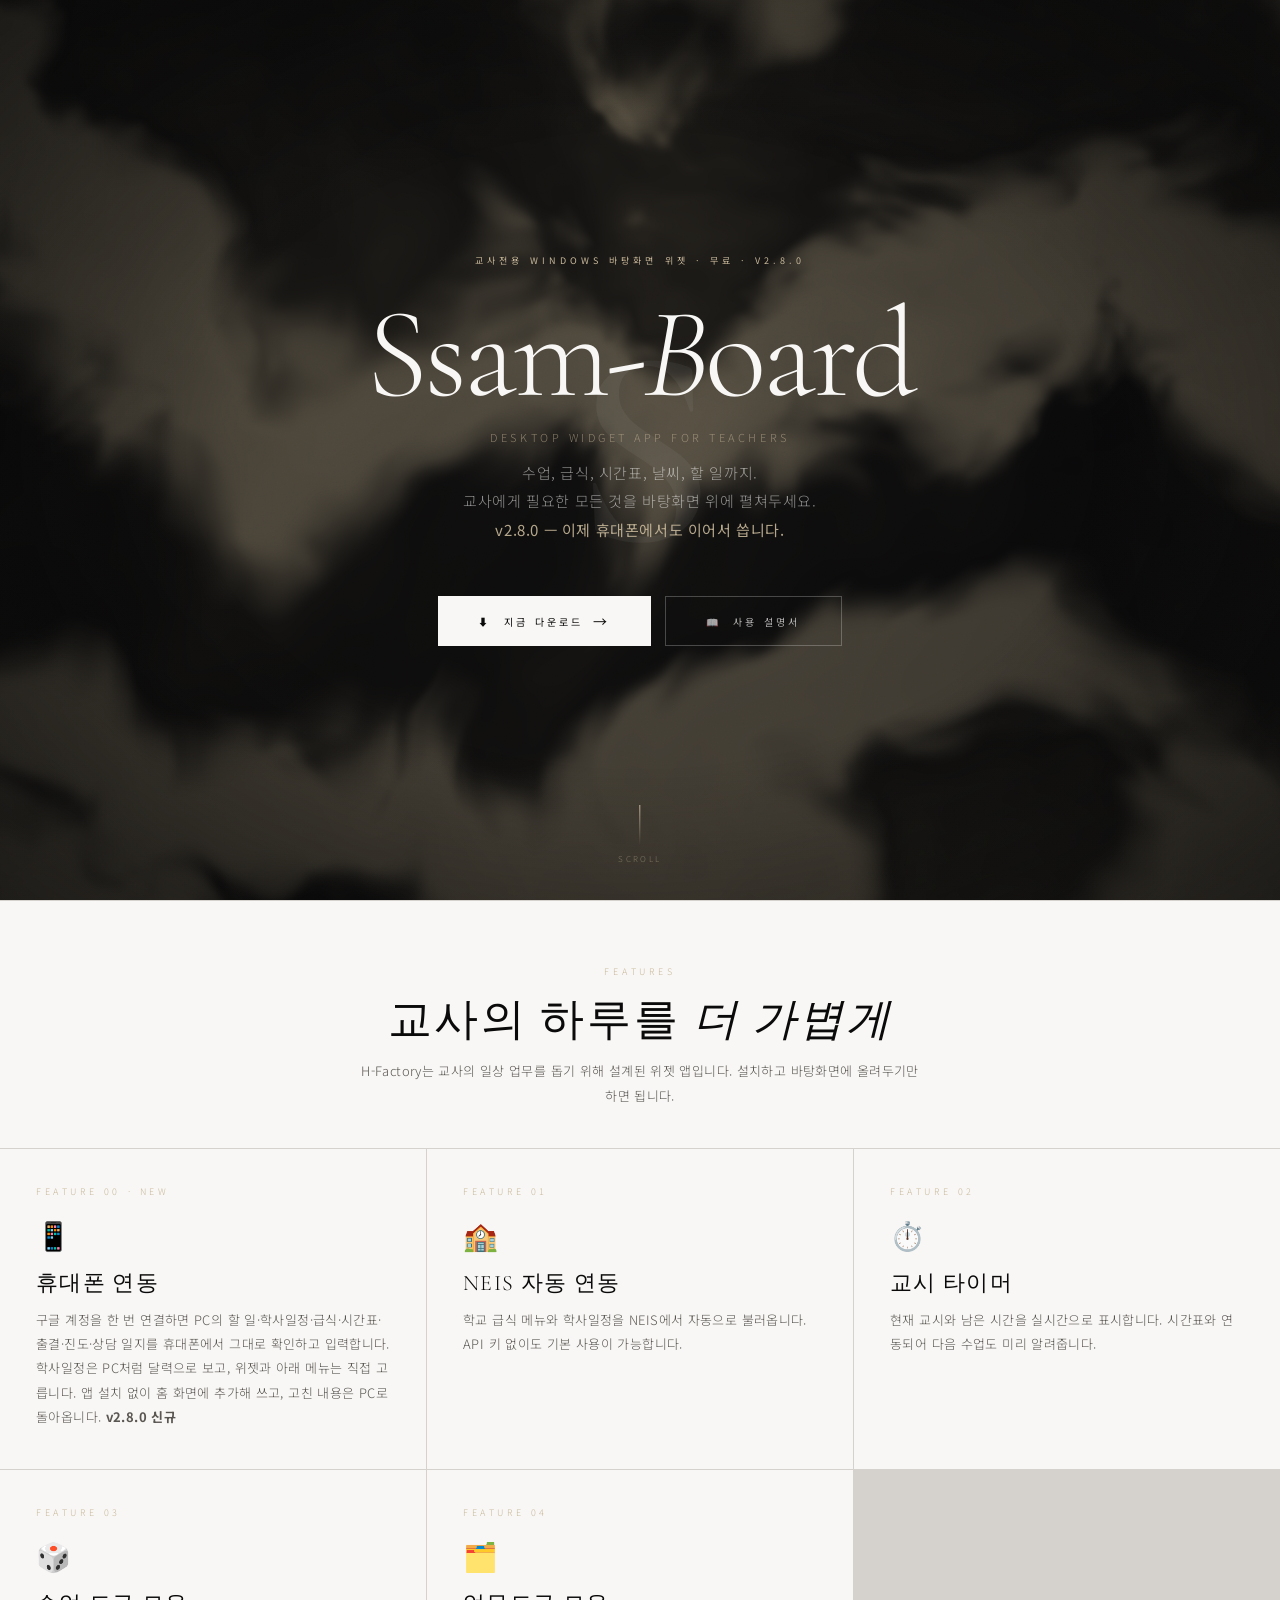
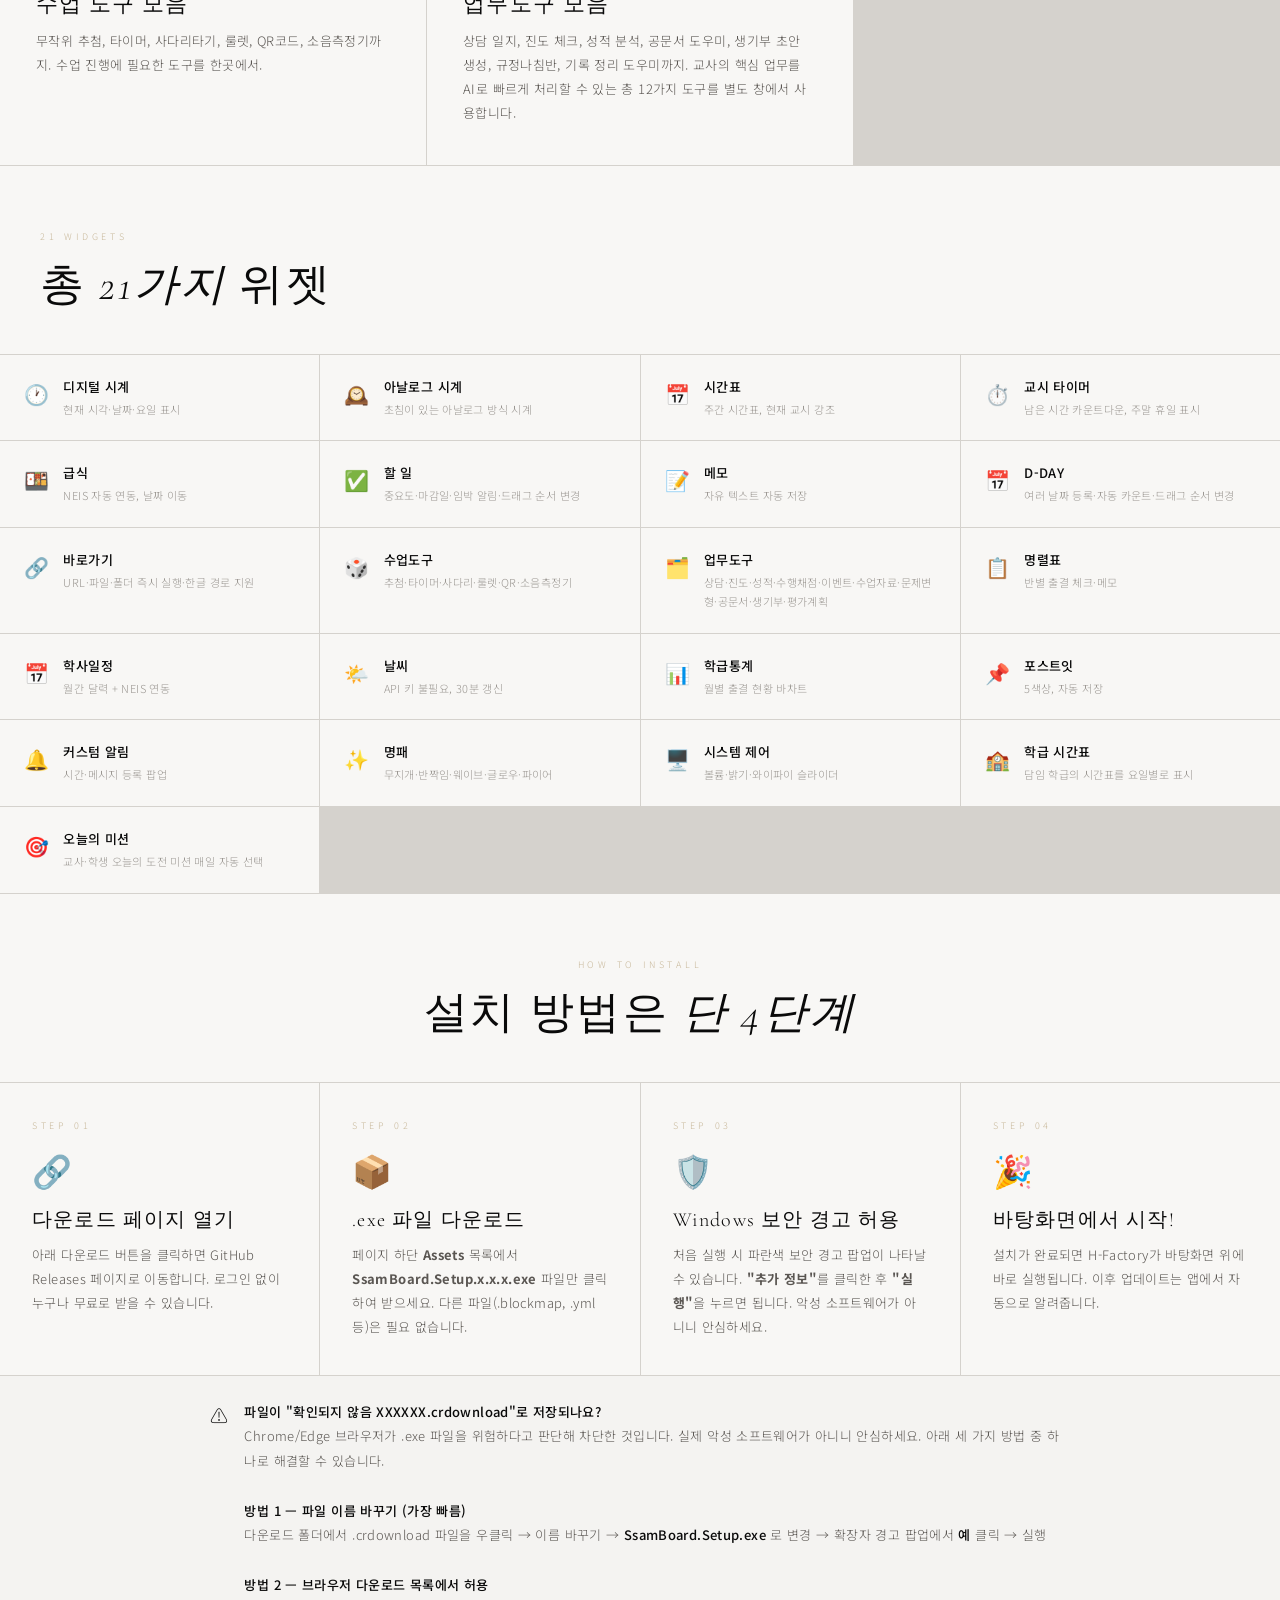
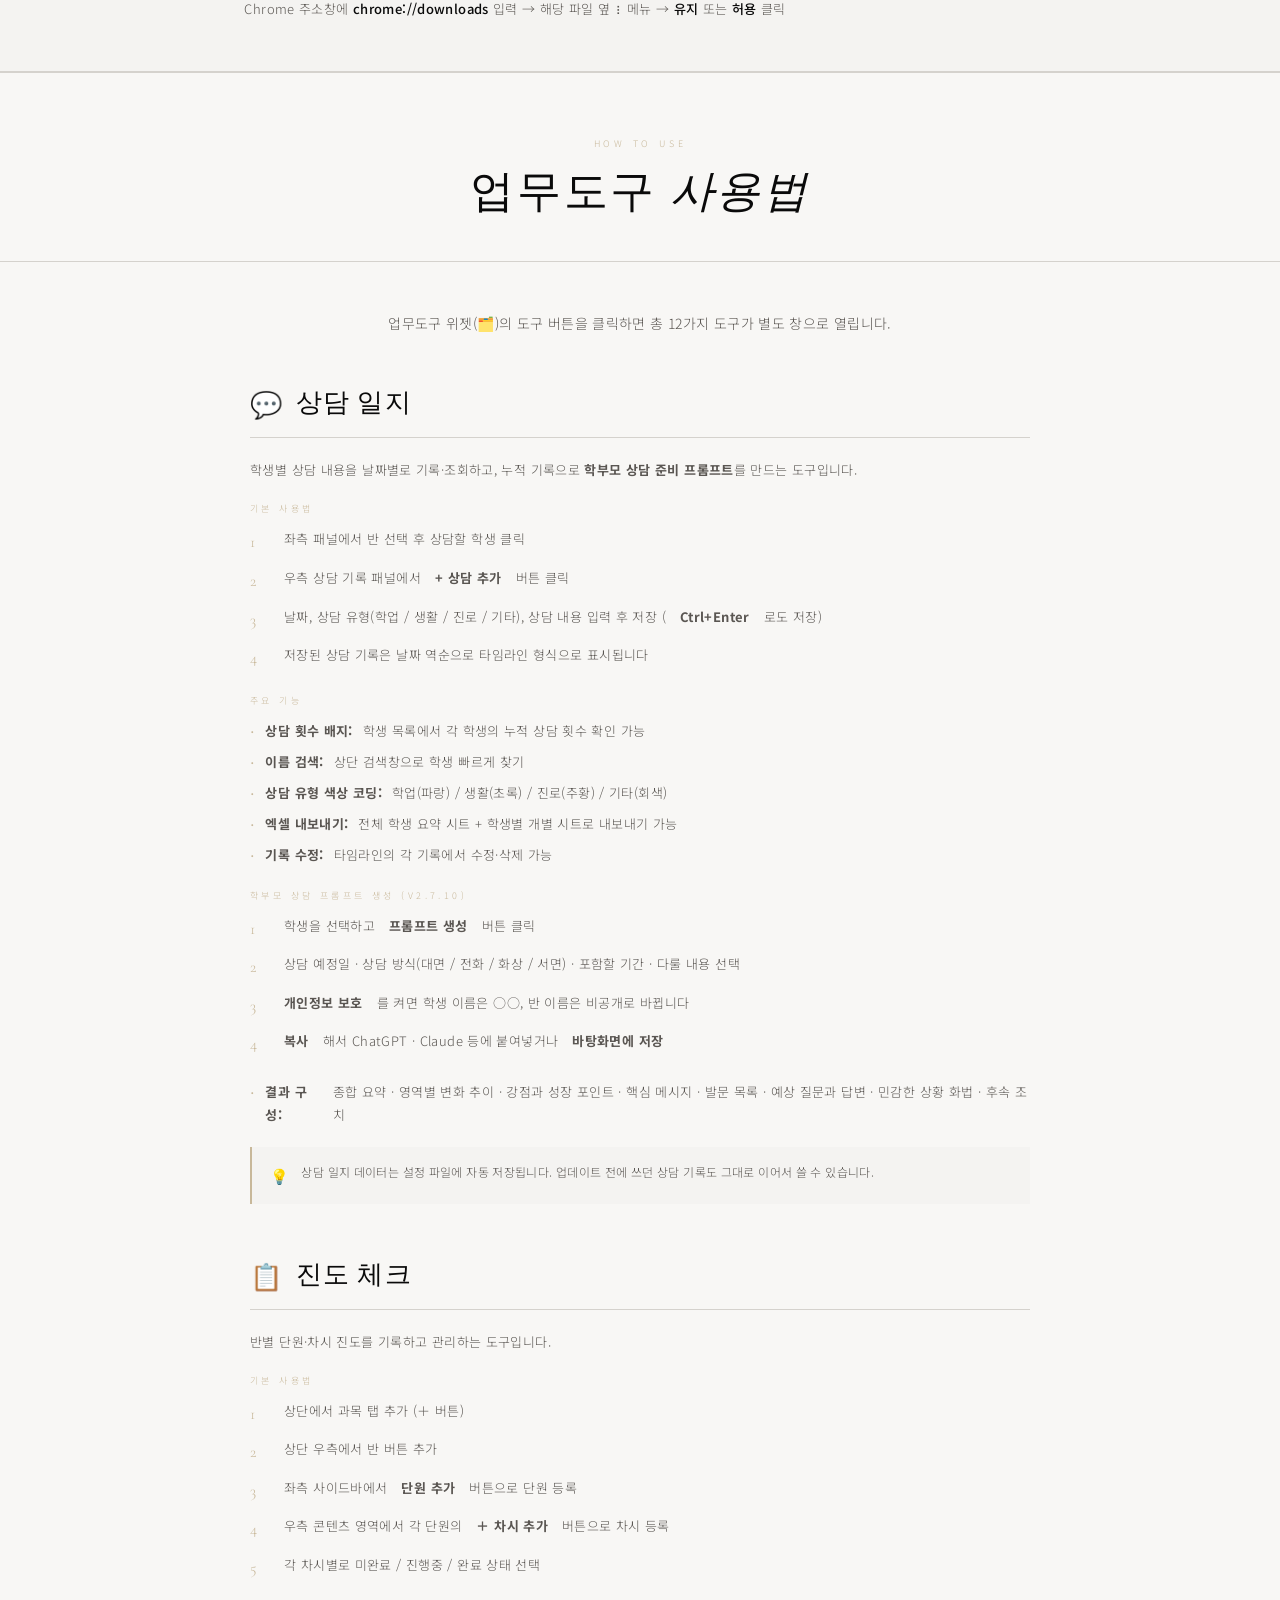
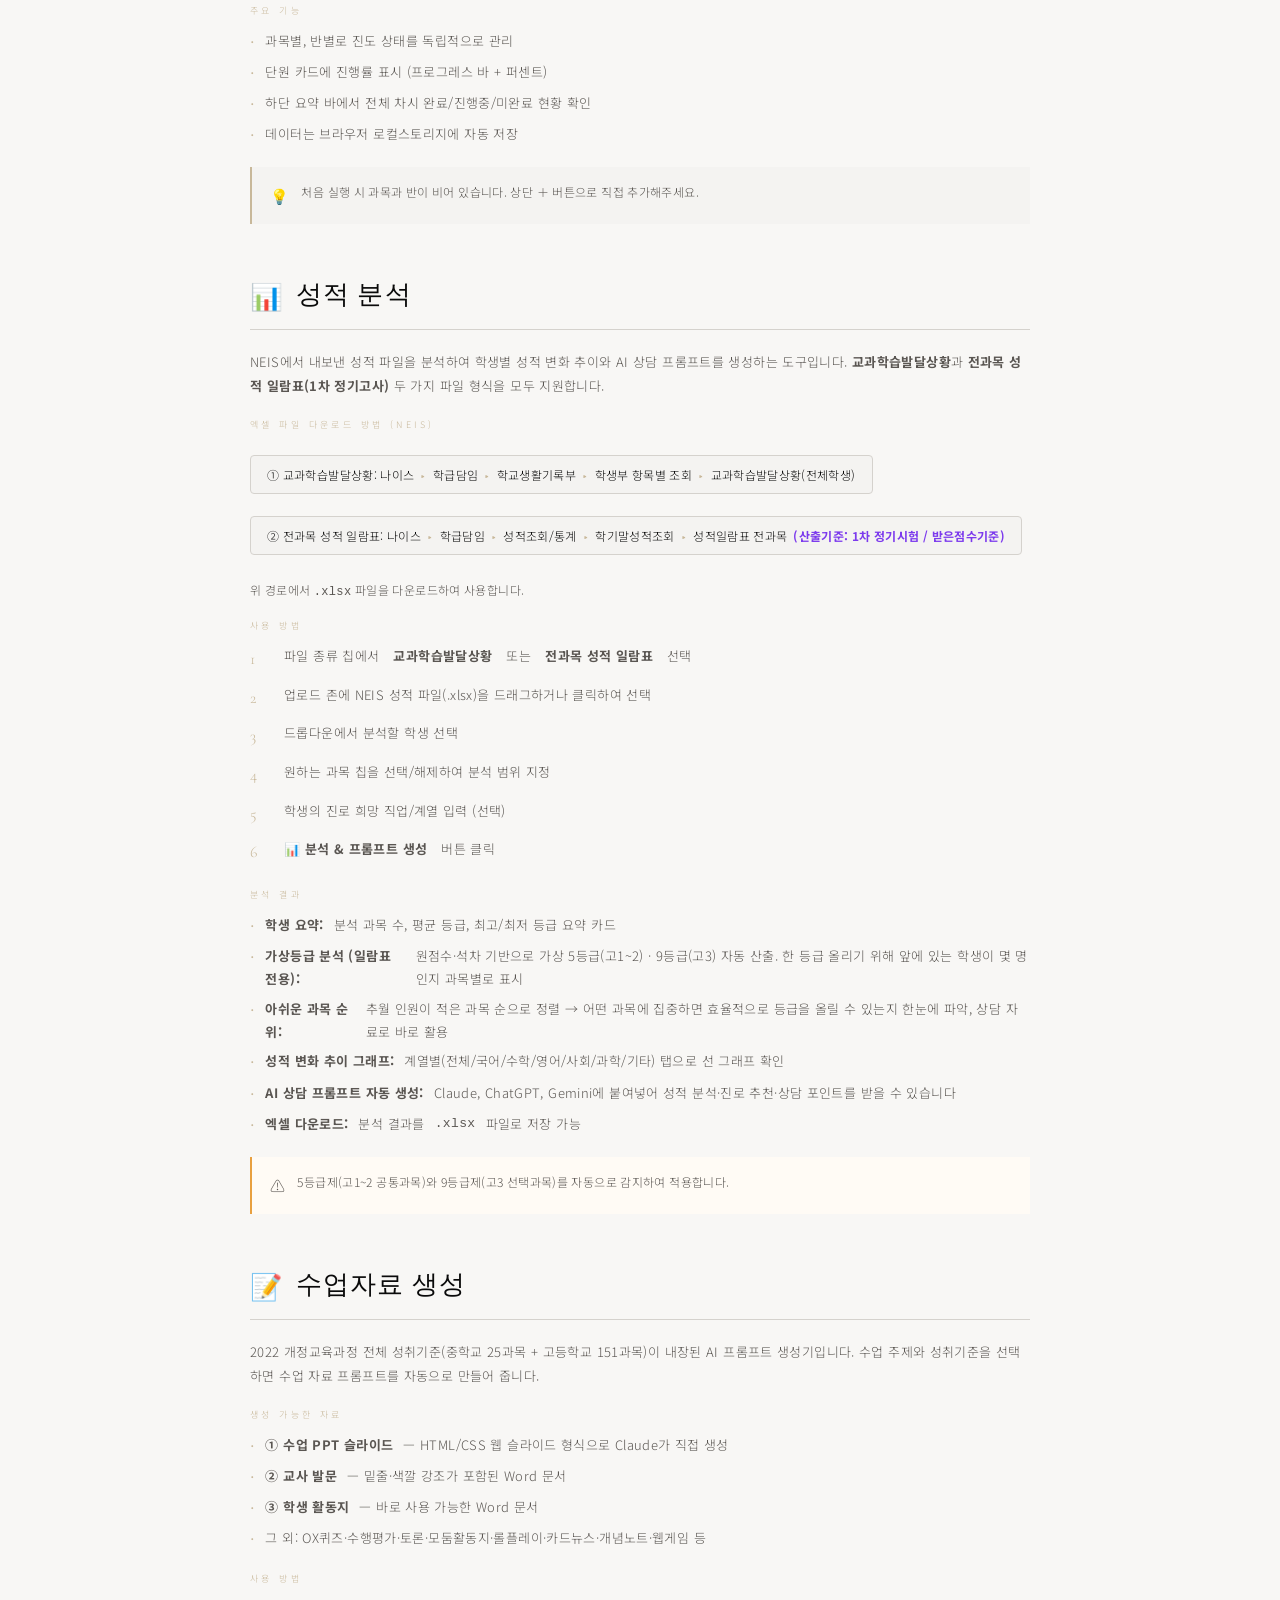
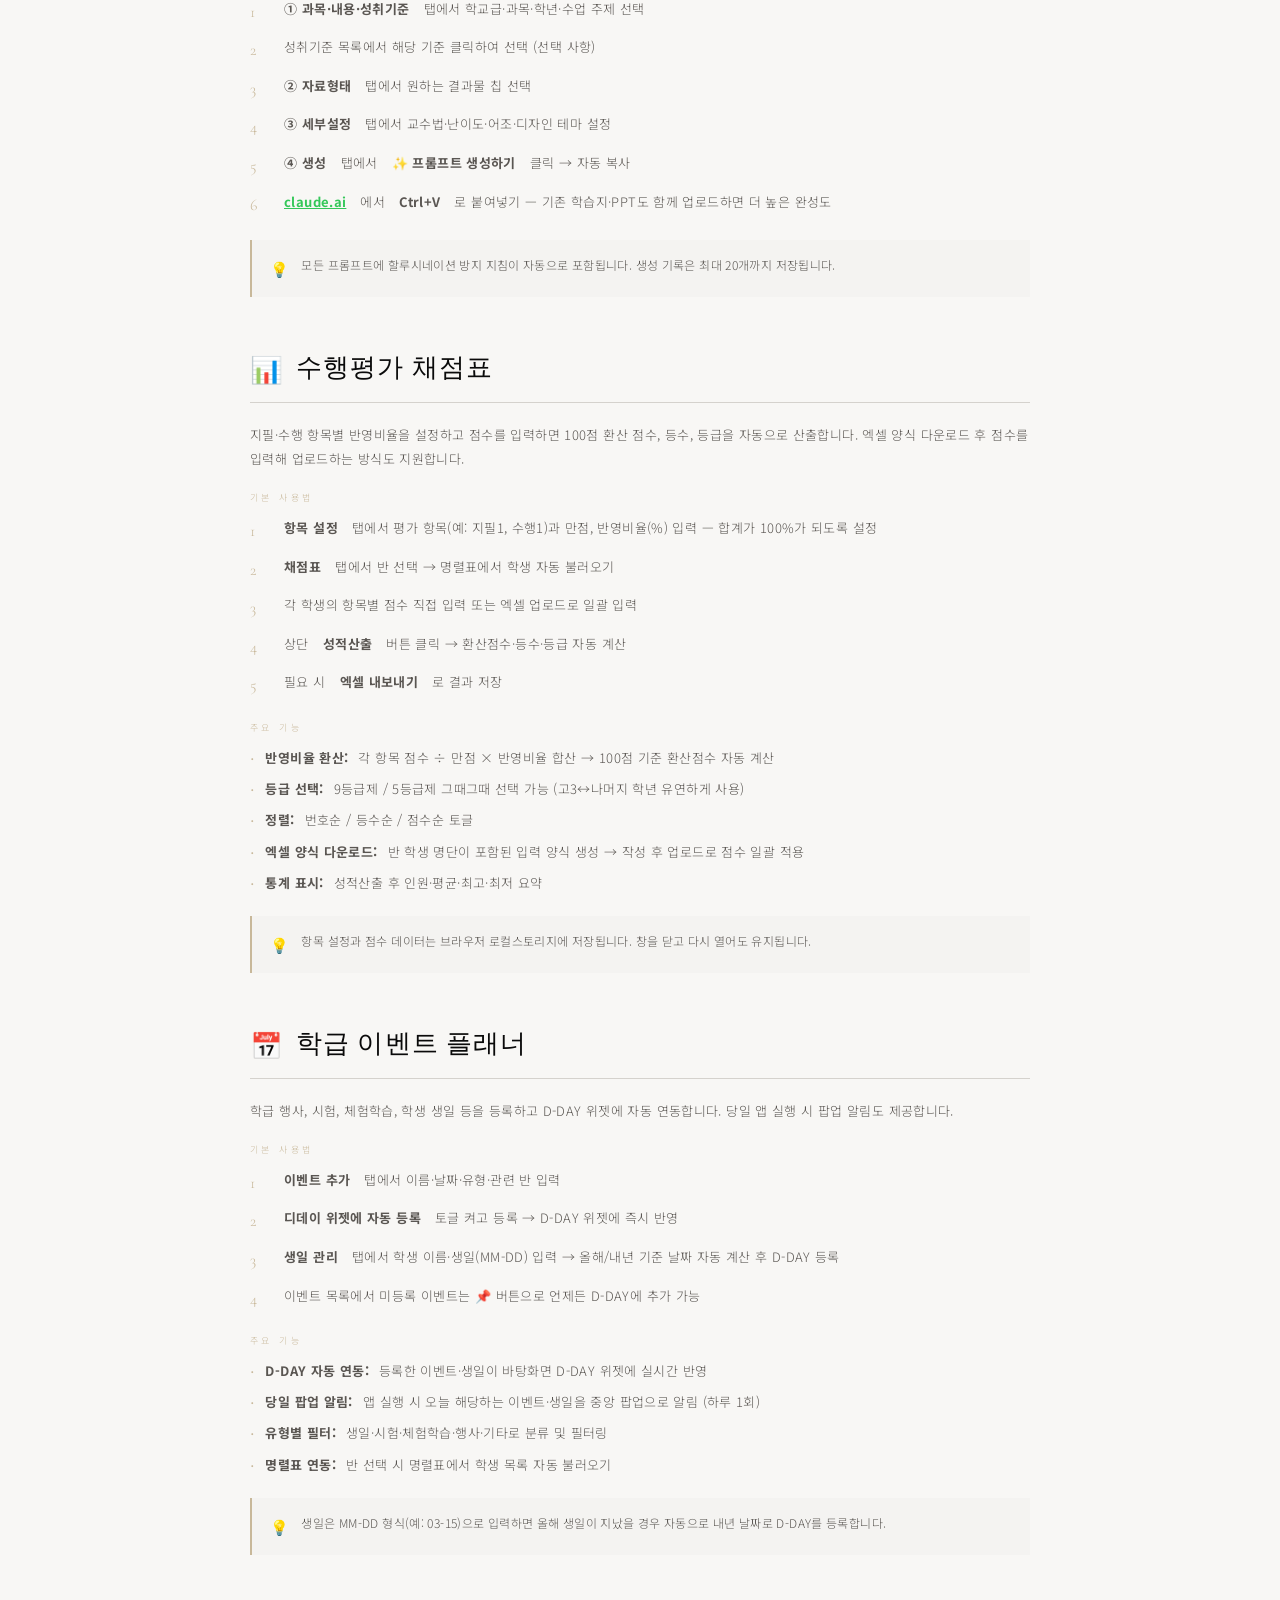
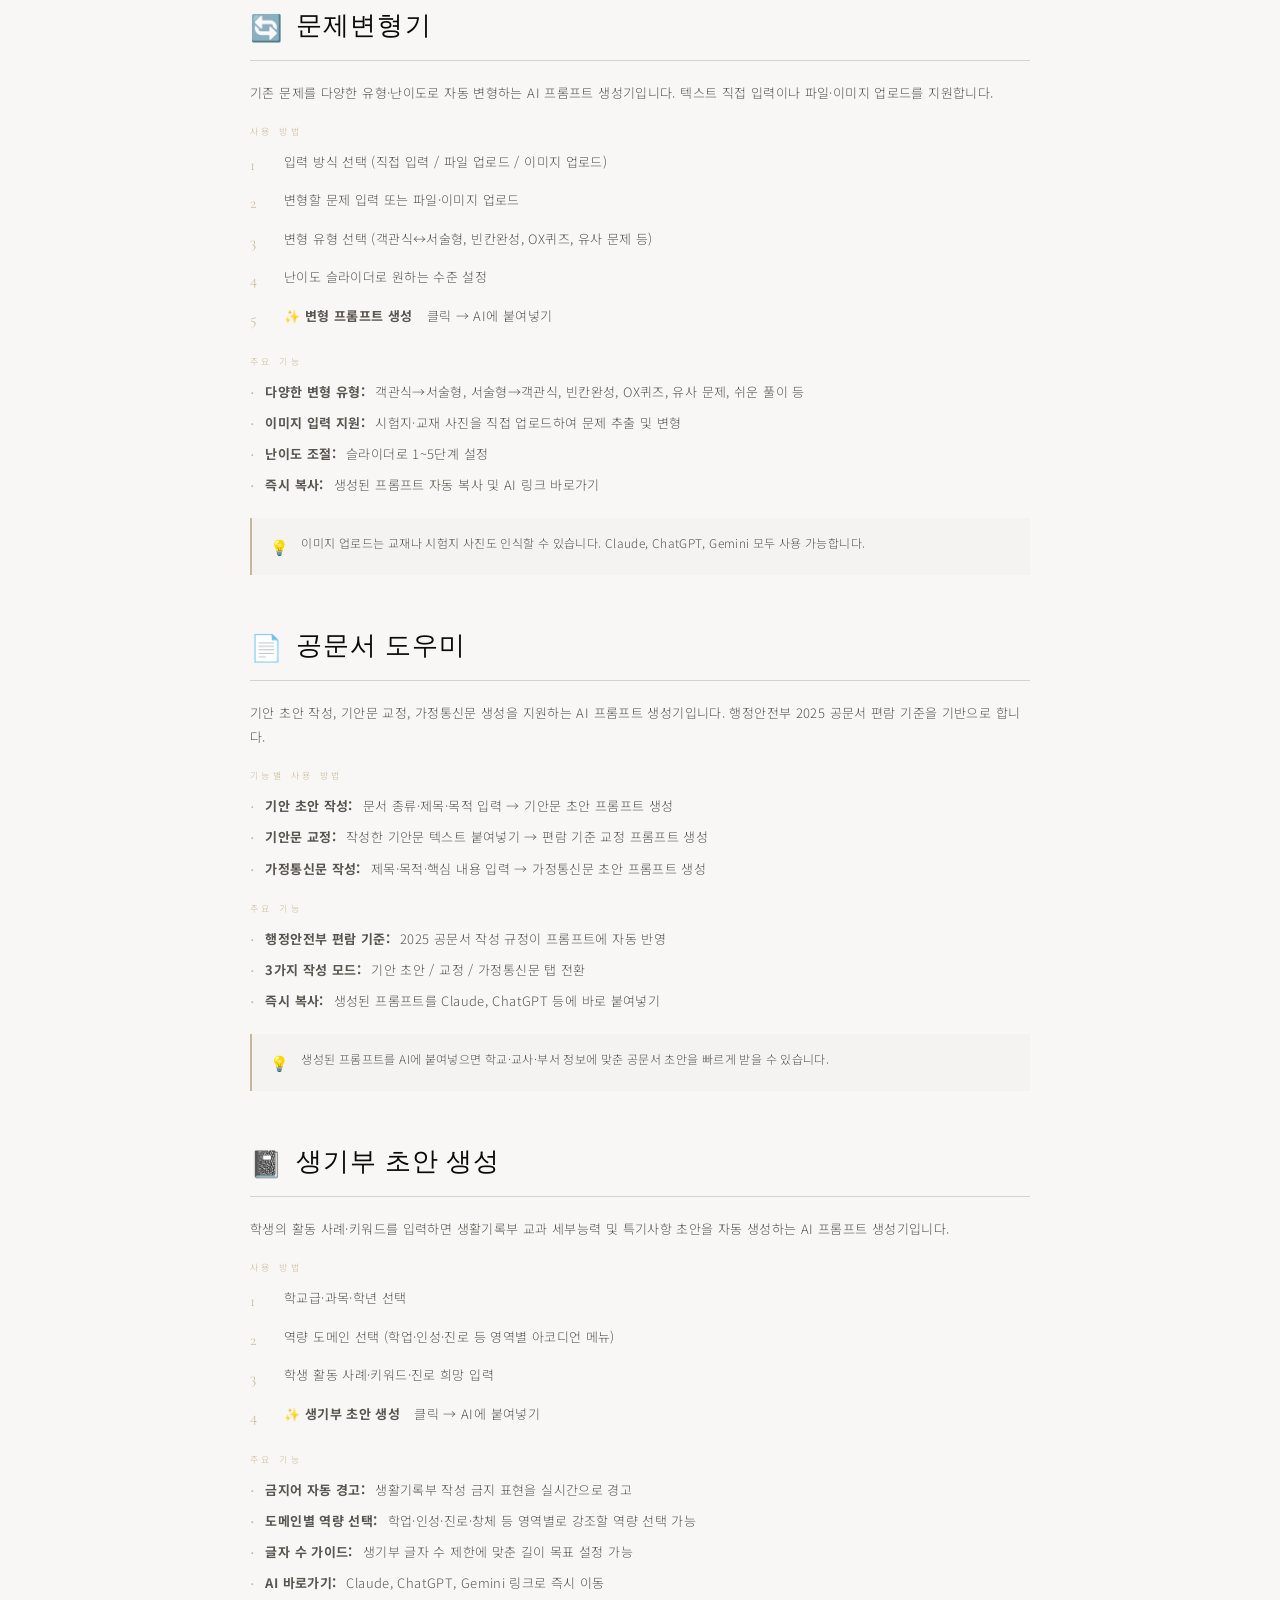
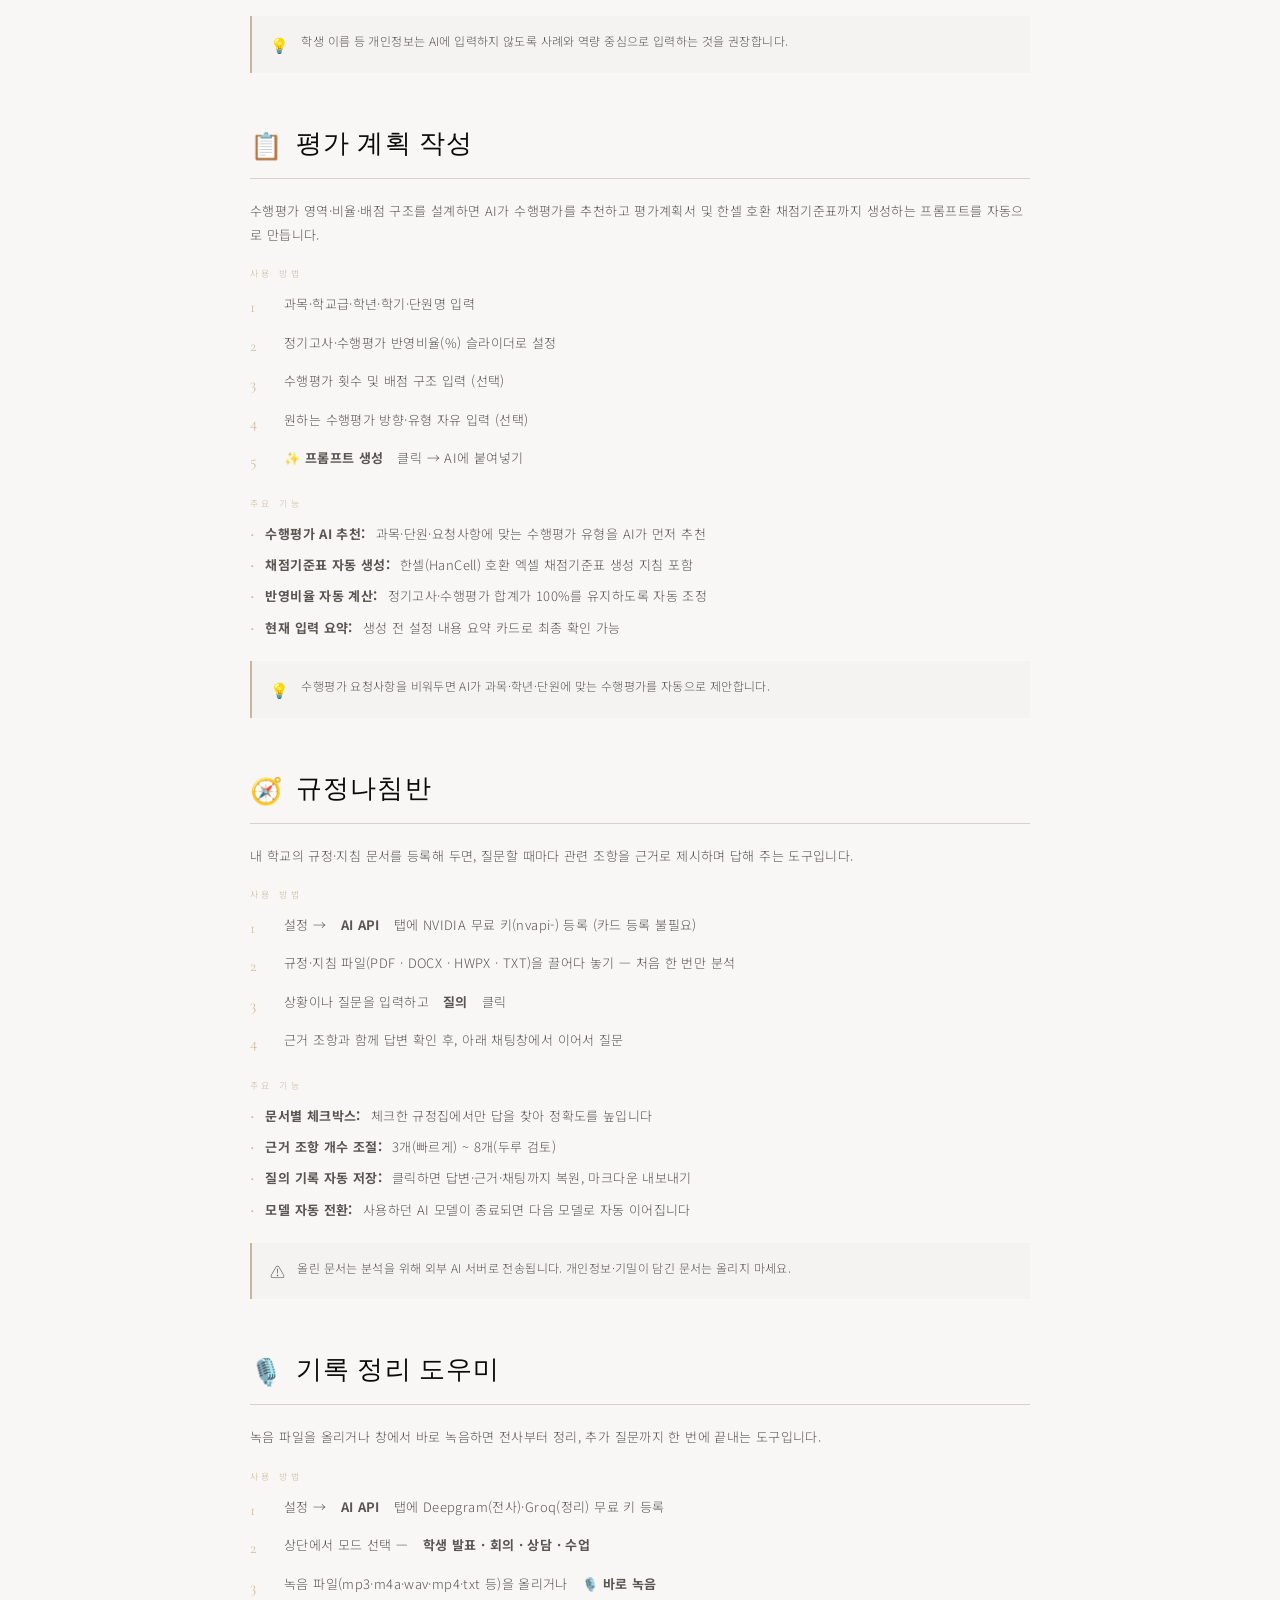
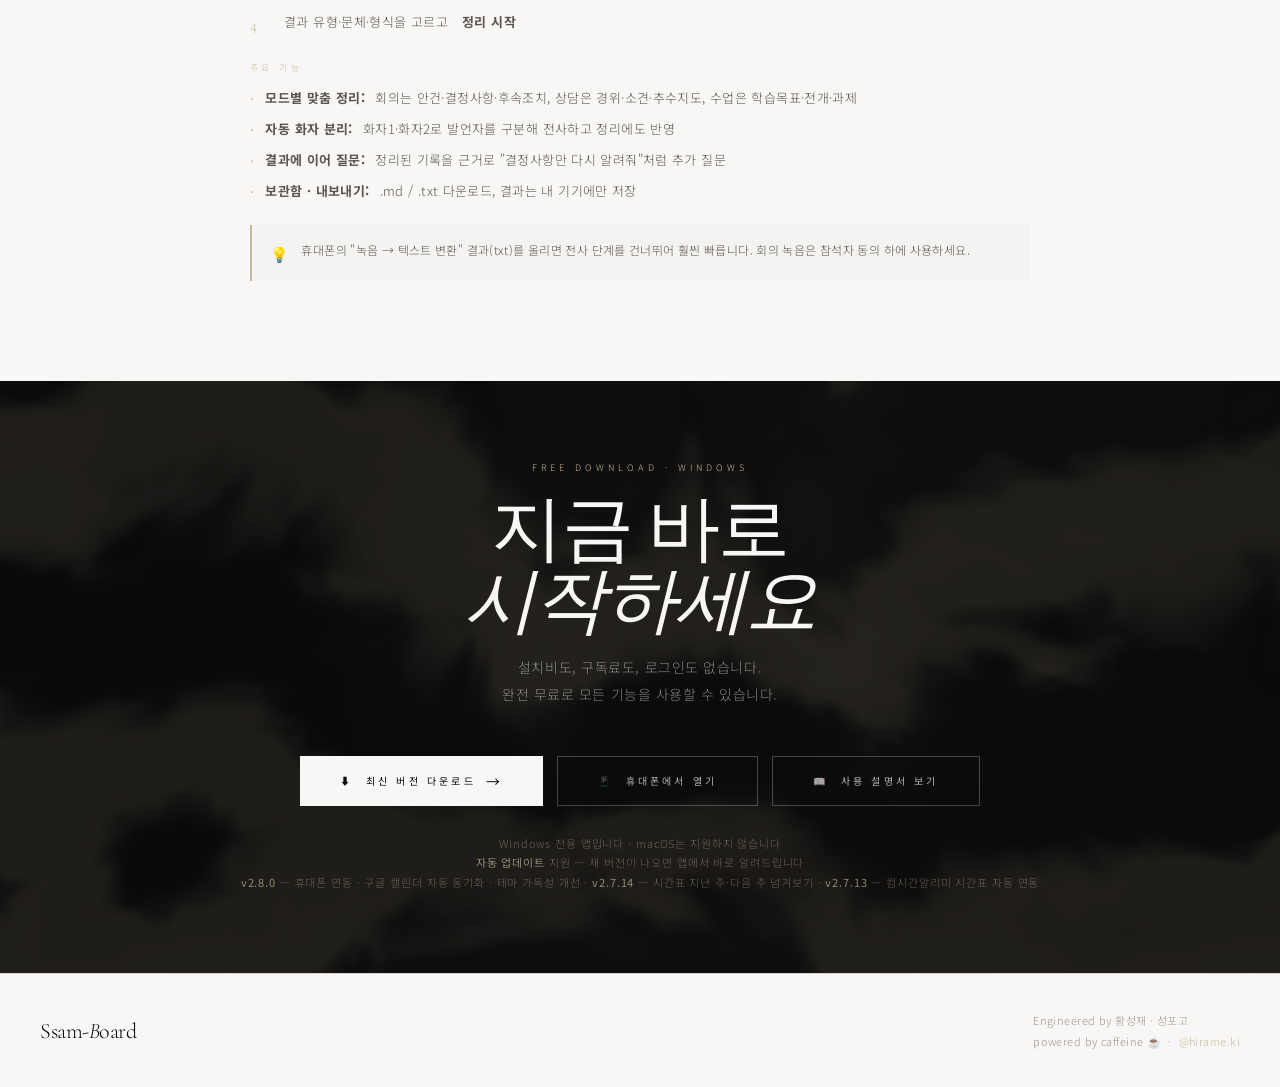
==== commit 2d01befd: "Update index.html" ====
--- a/factory/index.html
+++ b/factory/index.html
@@ -3,34 +3,7 @@
 <head>
 <meta charset="UTF-8">
 <meta name="viewport" content="width=device-width, initial-scale=1.0">
-<!-- ── 공유·검색용 메타 (데스크톱판) ── -->
-<meta name="description" content="쌤보드는 교사를 위한 무료 윈도우 바탕화면 위젯입니다. 시간표·급식·학사일정·수업도구 21종을 한 화면에 모았습니다.">
-<meta name="keywords" content="쌤보드, SsamBoard, 교사 위젯, 바탕화면 위젯, 시간표, 급식, 학사일정, 수업도구, NEIS, 컴시간">
-<meta name="author" content="황성재 (@hirame.ki)">
-<meta name="theme-color" content="#f8f7f5">
-<link rel="canonical" href="https://hirame-ki.github.io/2/factory/">
-
-<meta property="og:type" content="website">
-<meta property="og:site_name" content="쌤보드 SsamBoard">
-<meta property="og:locale" content="ko_KR">
-<meta property="og:url" content="https://hirame-ki.github.io/2/factory/">
-<meta property="og:title" content="쌤보드 — 교사를 위한 바탕화면 위젯 (Windows)">
-<meta property="og:description" content="시간표·급식·학사일정·수업도구까지 선생님의 하루를 한 화면에. 무료 윈도우 데스크톱 앱입니다.">
-<meta property="og:image" content="https://hirame-ki.github.io/2/factory/og-desktop.png">
-<meta property="og:image:type" content="image/png">
-<meta property="og:image:width" content="1200">
-<meta property="og:image:height" content="630">
-<meta property="og:image:alt" content="쌤보드 데스크톱 위젯 화면">
-
-<meta name="twitter:card" content="summary_large_image">
-<meta name="twitter:title" content="쌤보드 — 교사를 위한 바탕화면 위젯 (Windows)">
-<meta name="twitter:description" content="시간표·급식·학사일정·수업도구까지 선생님의 하루를 한 화면에. 무료.">
-<meta name="twitter:image" content="https://hirame-ki.github.io/2/factory/og-desktop.png">
-
-<!-- 휴대폰판 안내 -->
-<link rel="alternate" media="only screen and (max-width: 640px)" href="https://hirame-ki.github.io/2/factory/m.html">
-
-<title>SsamBoard v2.7.11 — 교사전용 바탕화면 위젯</title>
+<title>SsamBoard v2.8.0 — 교사전용 바탕화면 위젯</title>
 <link rel="icon" type="image/svg+xml" href="data:image/svg+xml,%3Csvg xmlns='http://www.w3.org/2000/svg' viewBox='0 0 64 64'%3E%3Crect width='64' height='64' fill='white'/%3E%3Ctext x='50%25' y='54%25' dominant-baseline='middle' text-anchor='middle' font-family='Georgia,serif' font-size='28' font-weight='700' fill='%230a0a0a'%3EH%3C/text%3E%3C/svg%3E">
 <link rel="preconnect" href="https://fonts.googleapis.com">
 <link href="https://fonts.googleapis.com/css2?family=Cormorant+Garamond:ital,wght@0,300;0,400;0,600;1,300;1,400&family=Noto+Sans+KR:wght@300;400;500;700&display=swap" rel="stylesheet">
@@ -192,12 +165,13 @@
   <div class="hero-grain"></div>
   <div class="hero-ghost">S</div>
   <div class="hero-body">
-    <div class="eyebrow">교사전용 Windows 바탕화면 위젯 · 무료 · v2.7.11</div>
+    <div class="eyebrow">교사전용 Windows 바탕화면 위젯 · 무료 · v2.8.0</div>
     <div class="hero-mark">Ssam&#8209;<em>B</em>oard</div>
     <div class="hero-sub">Desktop Widget App for Teachers</div>
     <div class="hero-desc">
       수업, 급식, 시간표, 날씨, 할 일까지.<br>
-      교사에게 필요한 모든 것을 바탕화면 위에 펼쳐두세요.
+      교사에게 필요한 모든 것을 바탕화면 위에 펼쳐두세요.<br>
+      <b style="color:rgba(200,184,154,.9);font-weight:400">v2.8.0 — 이제 휴대폰에서도 이어서 씁니다.</b>
     </div>
     <div class="cta-group">
       <a class="cta cta-primary" href="https://github.com/esquire0-cell/deploy/releases/latest" target="_blank">
@@ -222,6 +196,12 @@
     <div class="feat-hint">H-Factory는 교사의 일상 업무를 돕기 위해 설계된 위젯 앱입니다. 설치하고 바탕화면에 올려두기만 하면 됩니다.</div>
   </div>
   <div class="feat-grid">
+    <div class="feat-item">
+      <div class="feat-num">Feature 00 · New</div>
+      <span class="feat-icon">📱</span>
+      <div class="feat-name">휴대폰 연동</div>
+      <div class="feat-desc">구글 계정을 한 번 연결하면 PC의 할 일·학사일정·급식·시간표·출결·진도·상담 일지를 휴대폰에서 그대로 확인하고 입력합니다. 학사일정은 PC처럼 달력으로 보고, 위젯과 아래 메뉴는 직접 고릅니다. 앱 설치 없이 홈 화면에 추가해 쓰고, 고친 내용은 PC로 돌아옵니다. <b>v2.8.0 신규</b></div>
+    </div>
     <div class="feat-item">
       <div class="feat-num">Feature 01</div>
       <span class="feat-icon">🏫</span>
@@ -663,6 +643,9 @@
       <a class="cta cta-primary" href="https://github.com/esquire0-cell/deploy/releases/latest" target="_blank">
         ⬇︎ &nbsp;최신 버전 다운로드 <span class="cta-arr">→</span>
       </a>
+      <a class="cta cta-secondary" href="https://hirame-ki.github.io/2/factory/m.html" target="_blank">
+        📱 &nbsp;휴대폰에서 열기
+      </a>
       <a class="cta cta-secondary" href="https://www.notion.so/H-Factory-3507fde37cfc81e9bc11c64cd8eb754a" target="_blank">
         📖 &nbsp;사용 설명서 보기
       </a>
@@ -670,7 +653,7 @@
     <div class="dl-note">
       Windows 전용 앱입니다 · macOS는 지원하지 않습니다<br>
       <b>자동 업데이트</b> 지원 — 새 버전이 나오면 앱에서 바로 알려드립니다<br>
-      <b>v2.7.11</b> — 화면 위젯과 설정창 위젯 표시 동기화 · <b>v2.7.10</b> — 상담 일지 학부모 상담 프롬프트 생성 · <b>v2.7.9</b> — 듀얼모니터 위젯 배치 유지
+      <b>v2.8.0</b> — 휴대폰 연동 · 구글 캘린더 자동 동기화 · 테마 가독성 개선 · <b>v2.7.14</b> — 시간표 지난 주·다음 주 넘겨보기 · <b>v2.7.13</b> — 컴시간알리미 시간표 자동 연동
     </div>
   </div>
 </section>
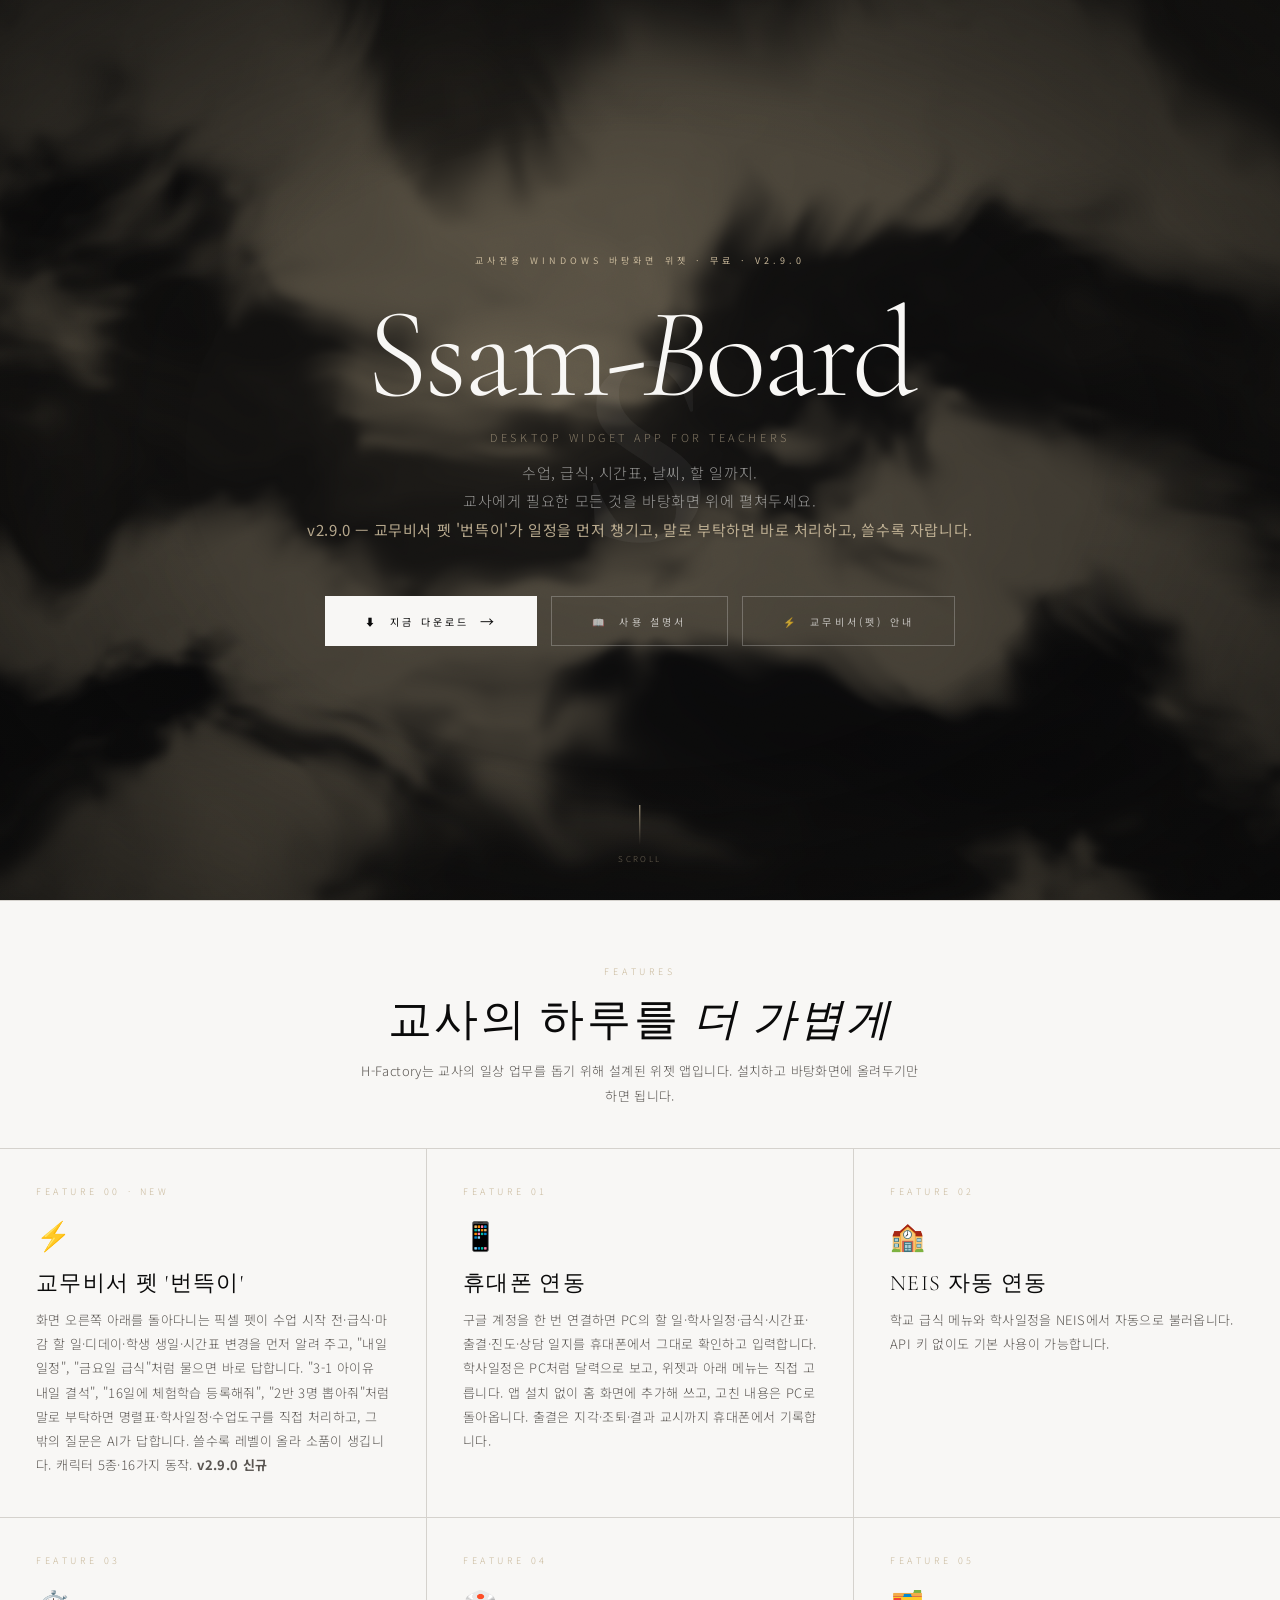
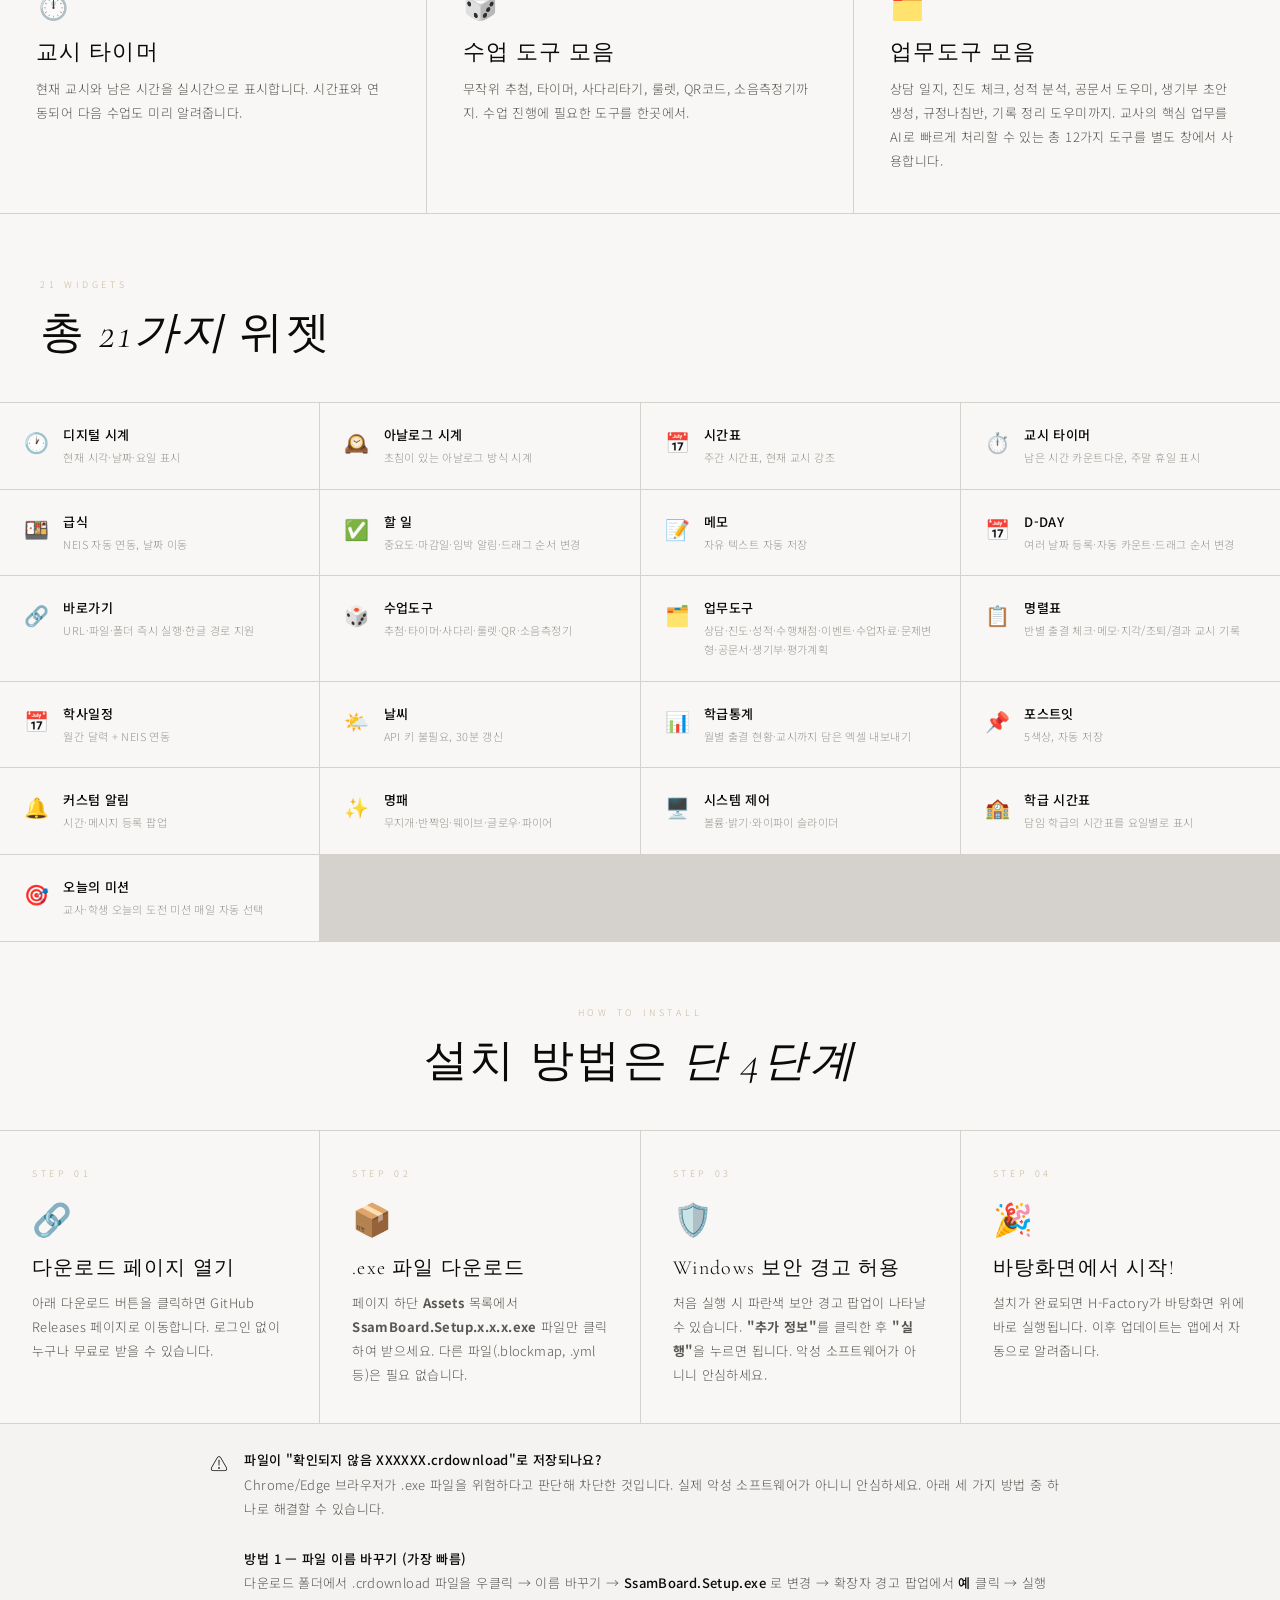
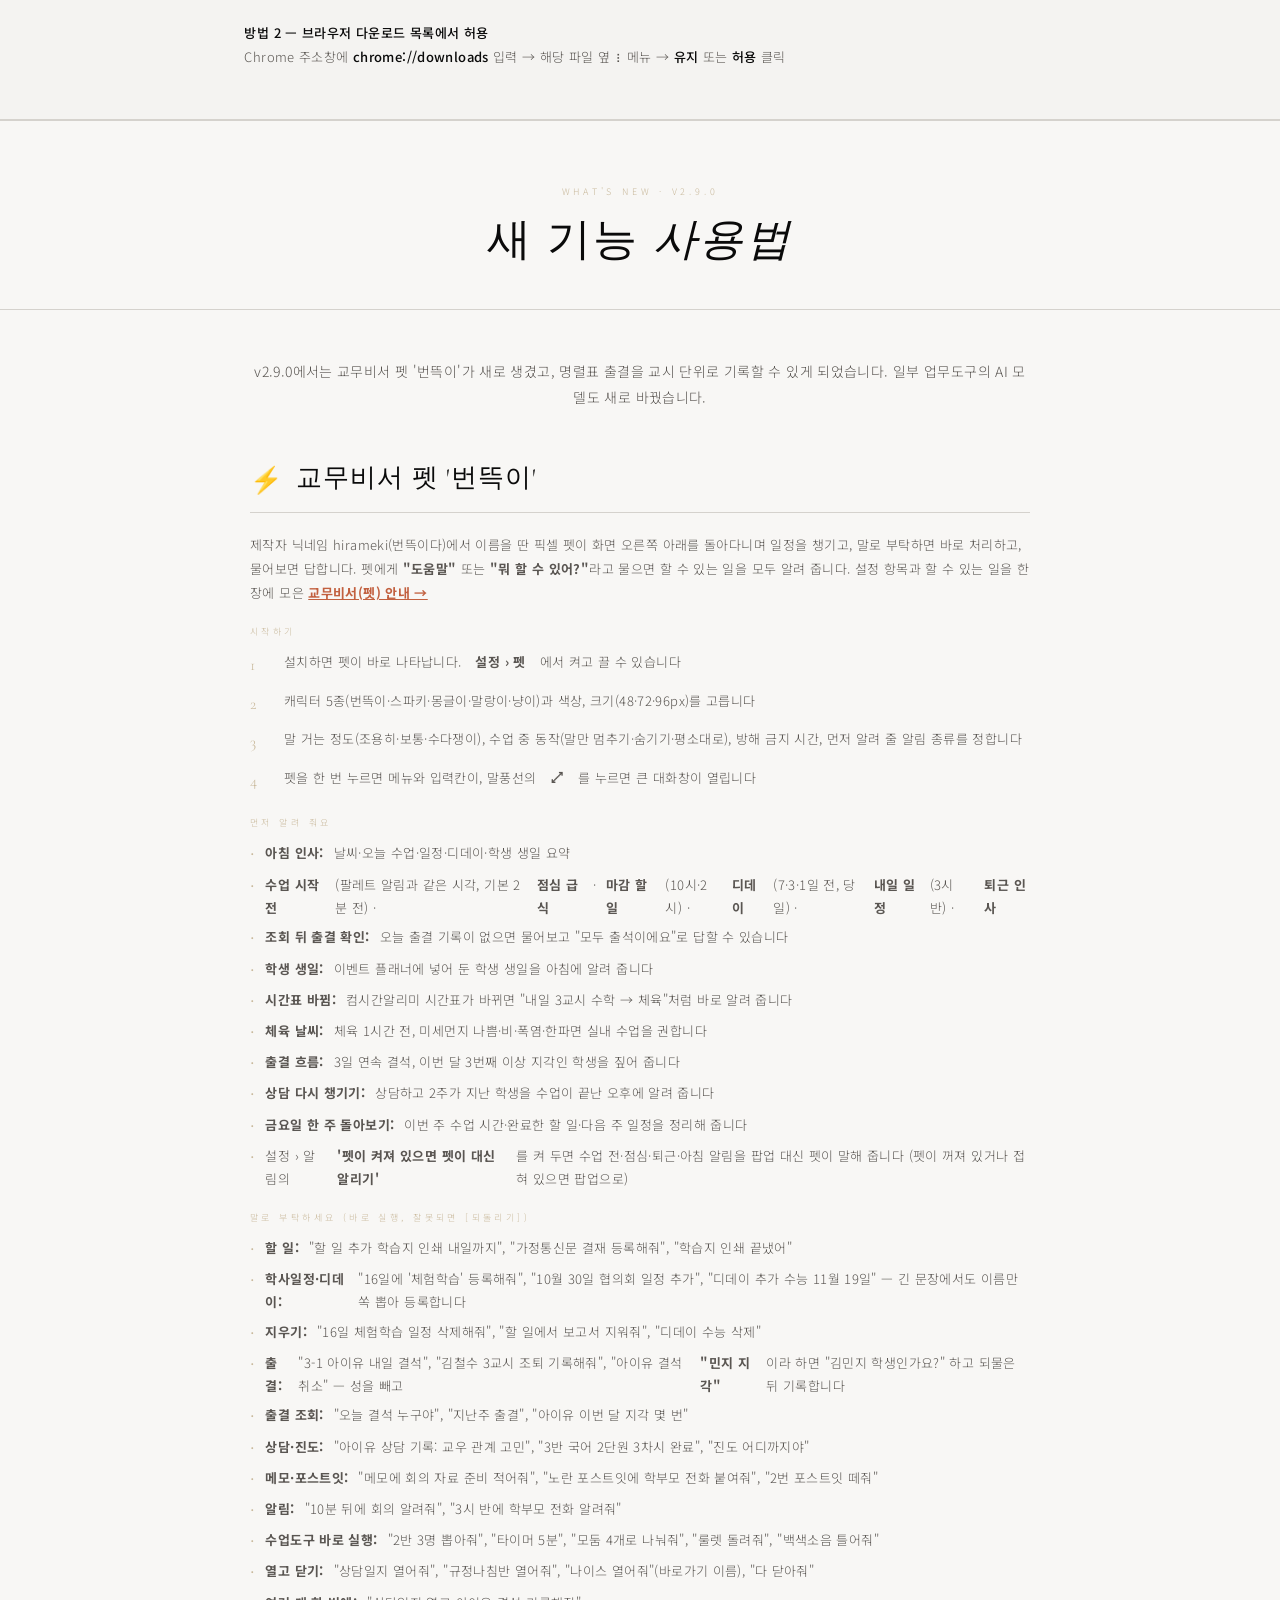
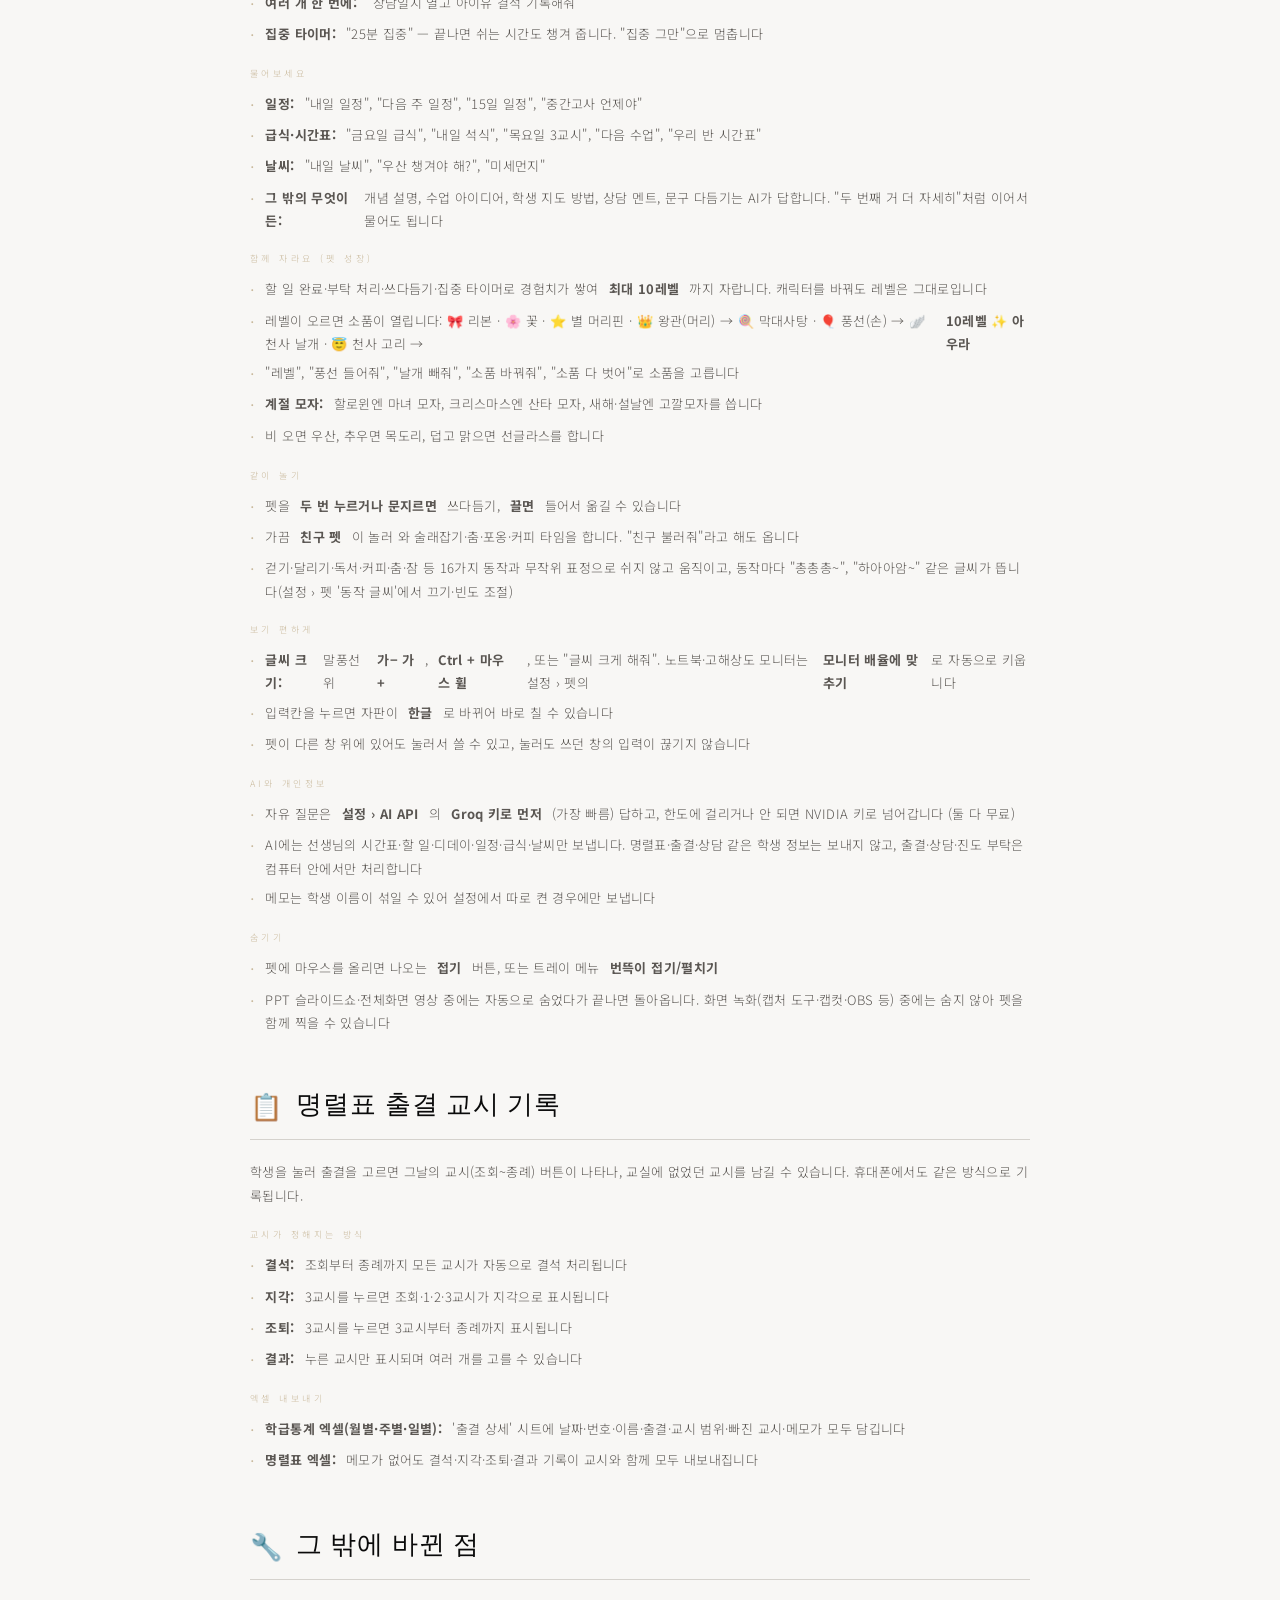
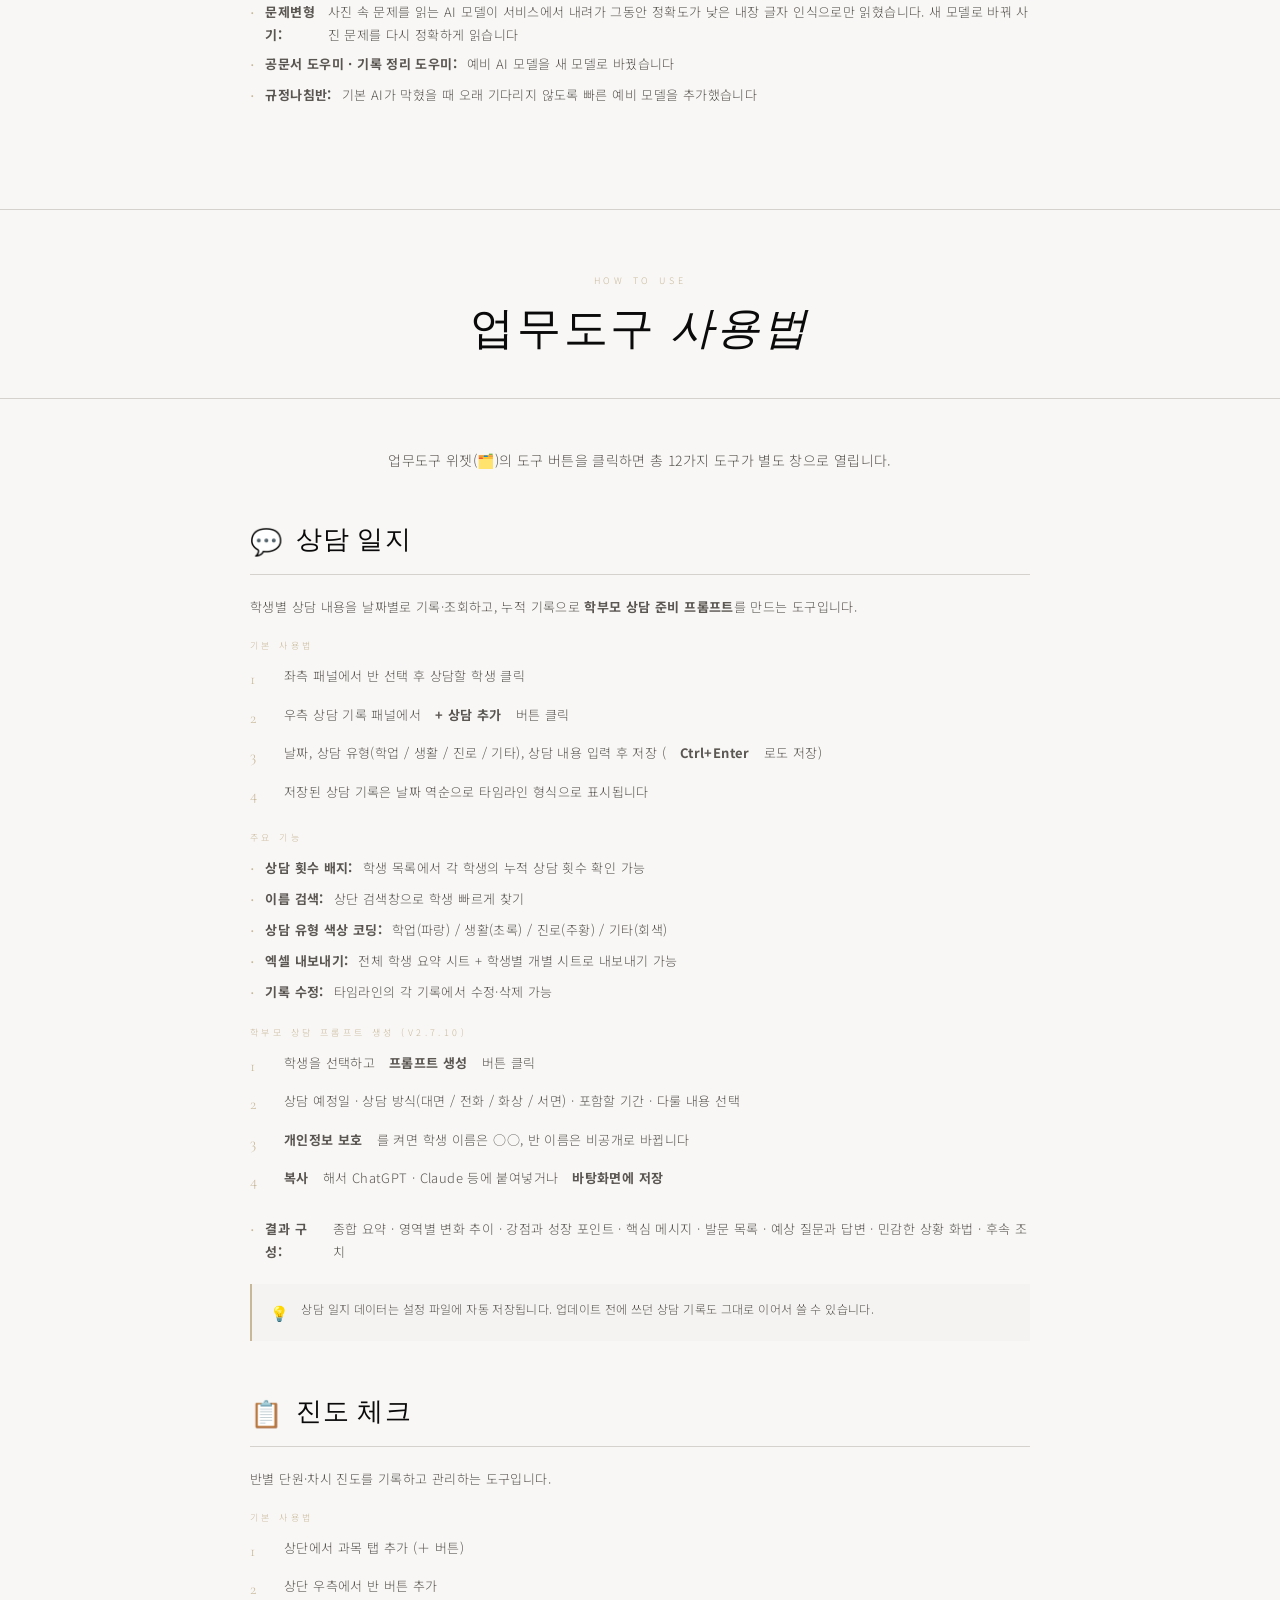
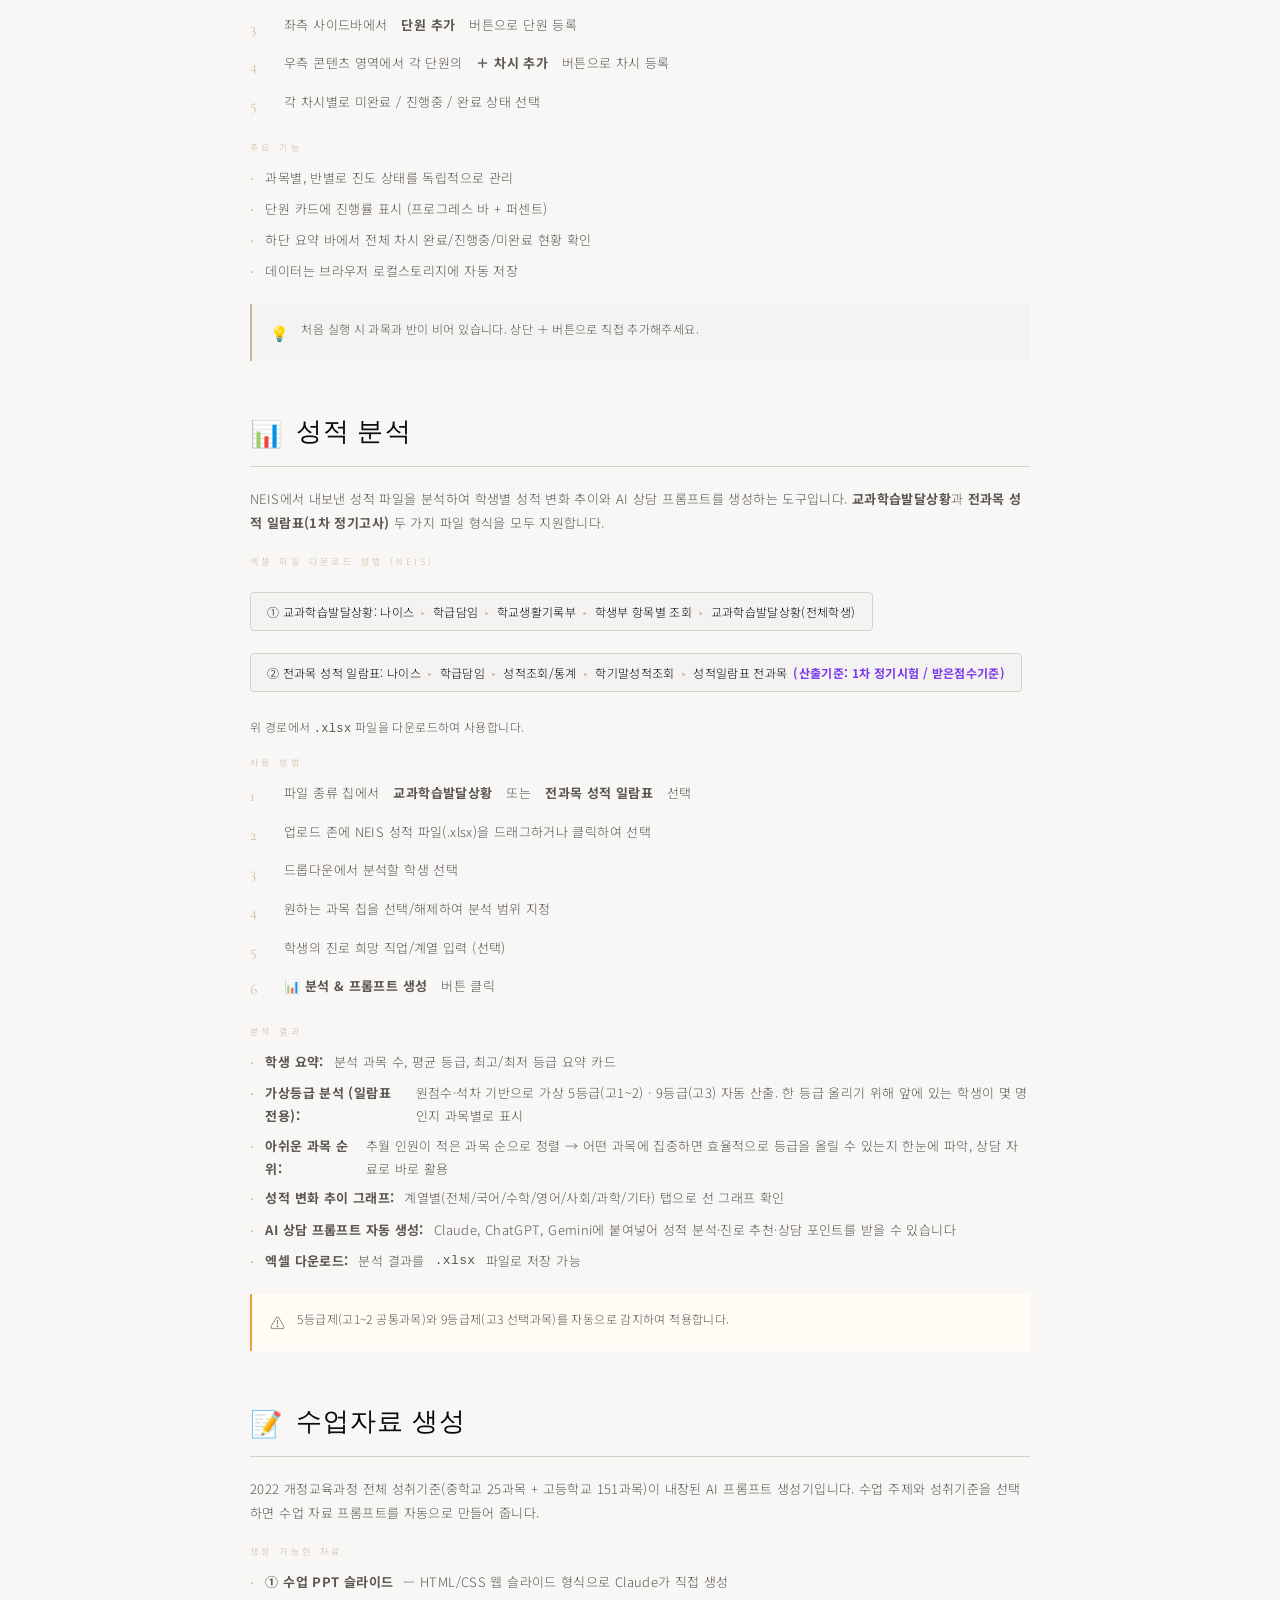
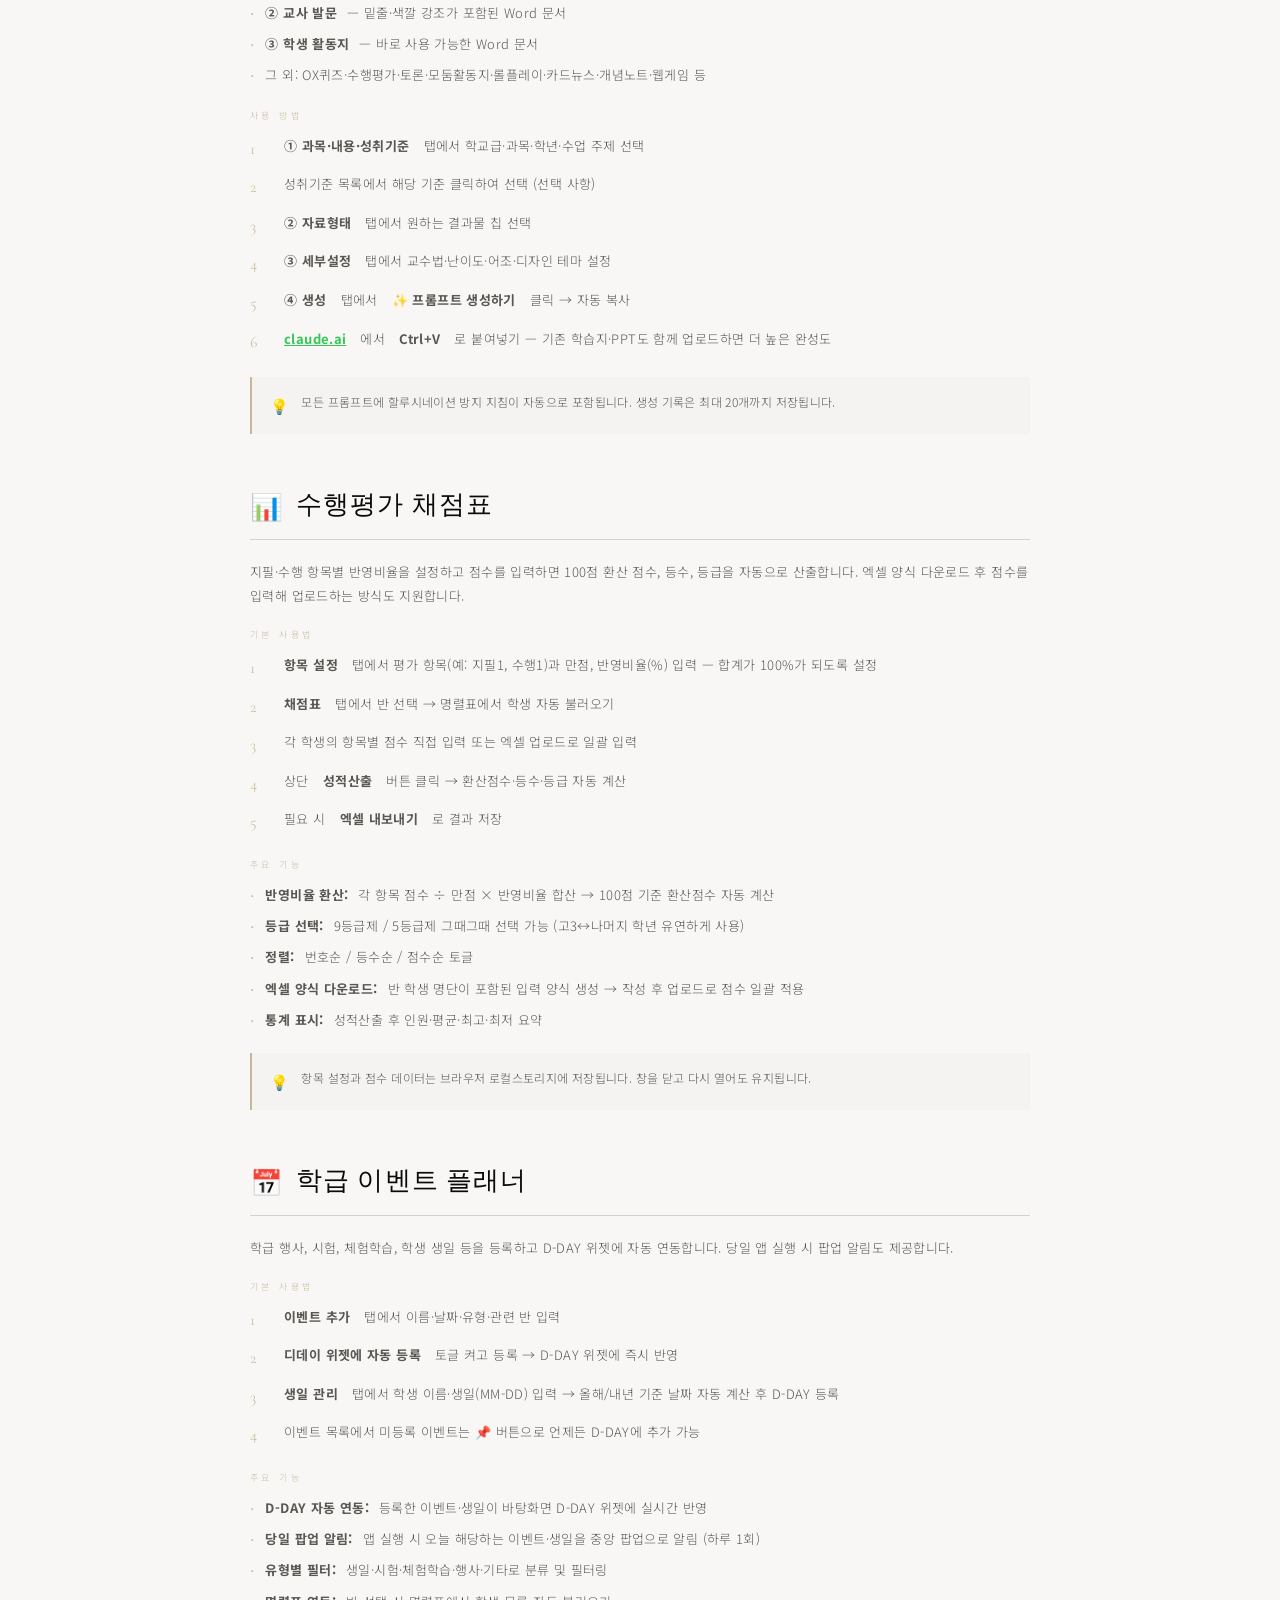
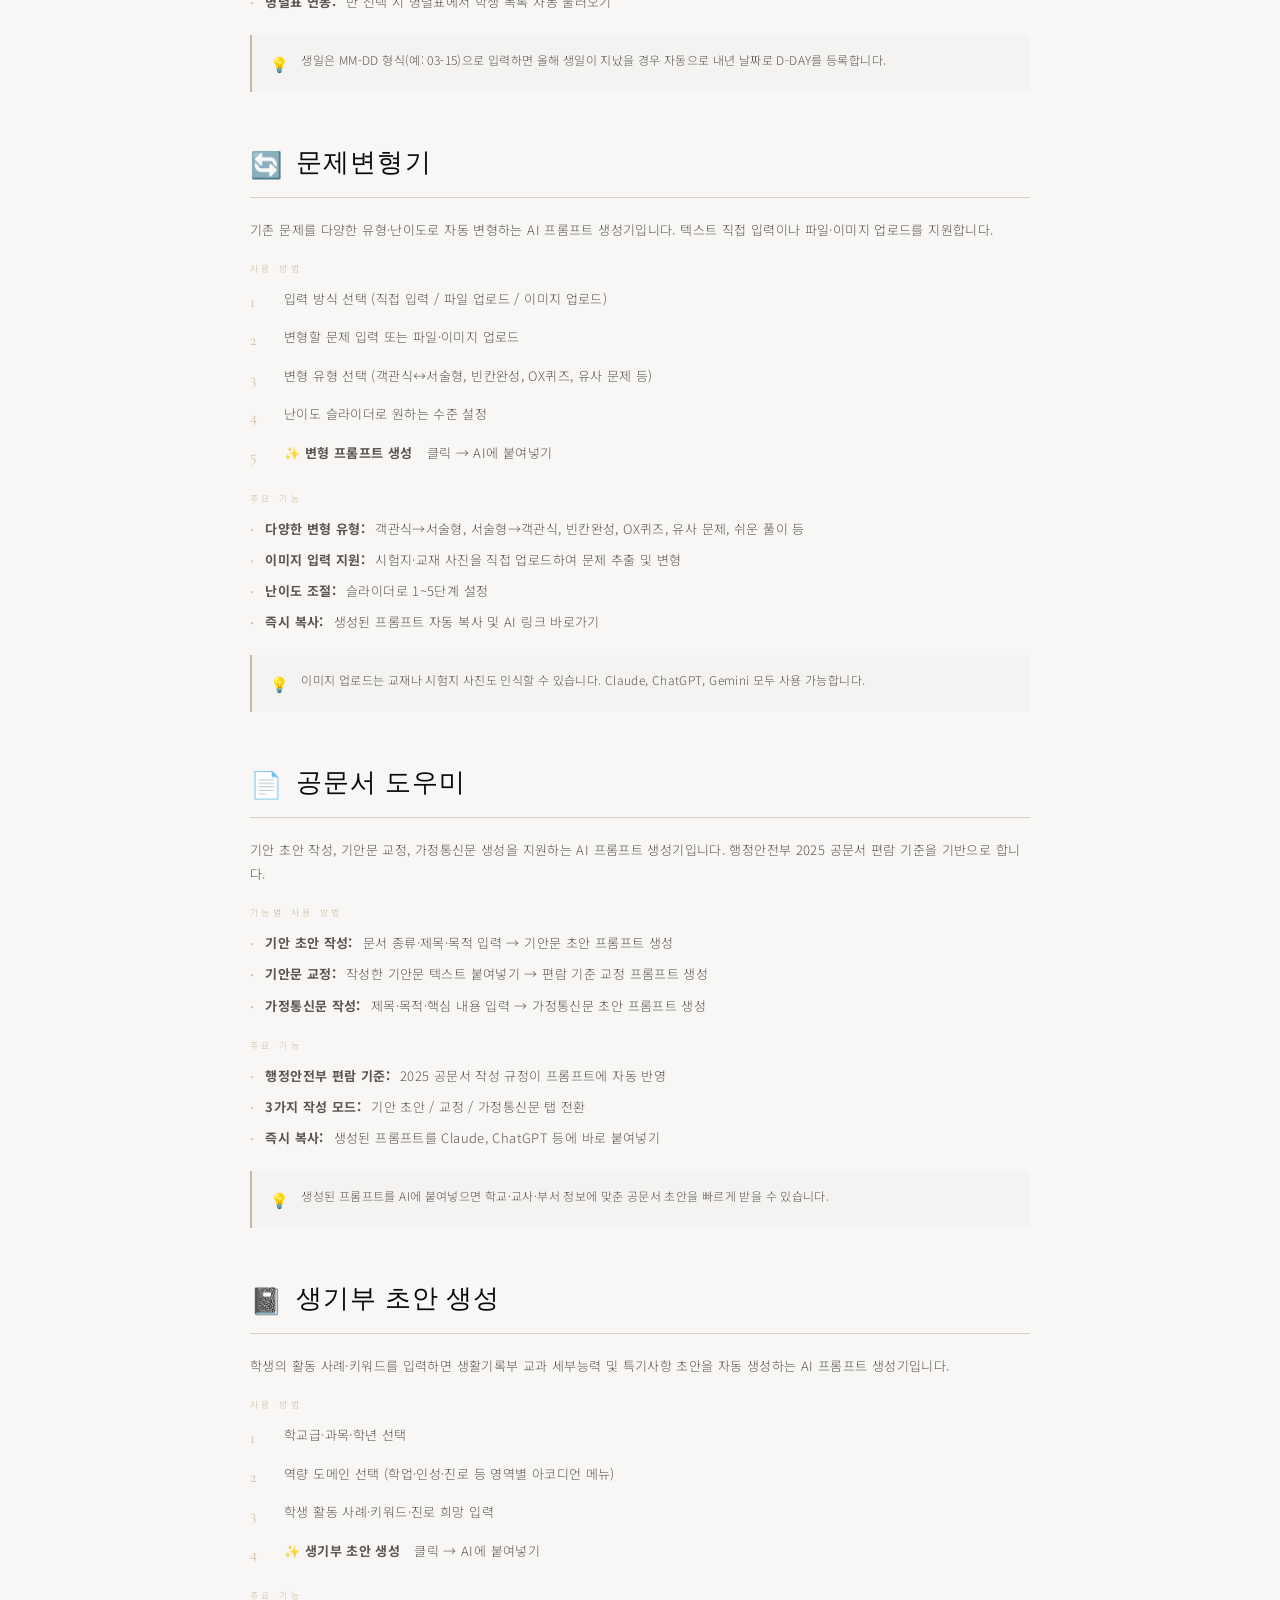
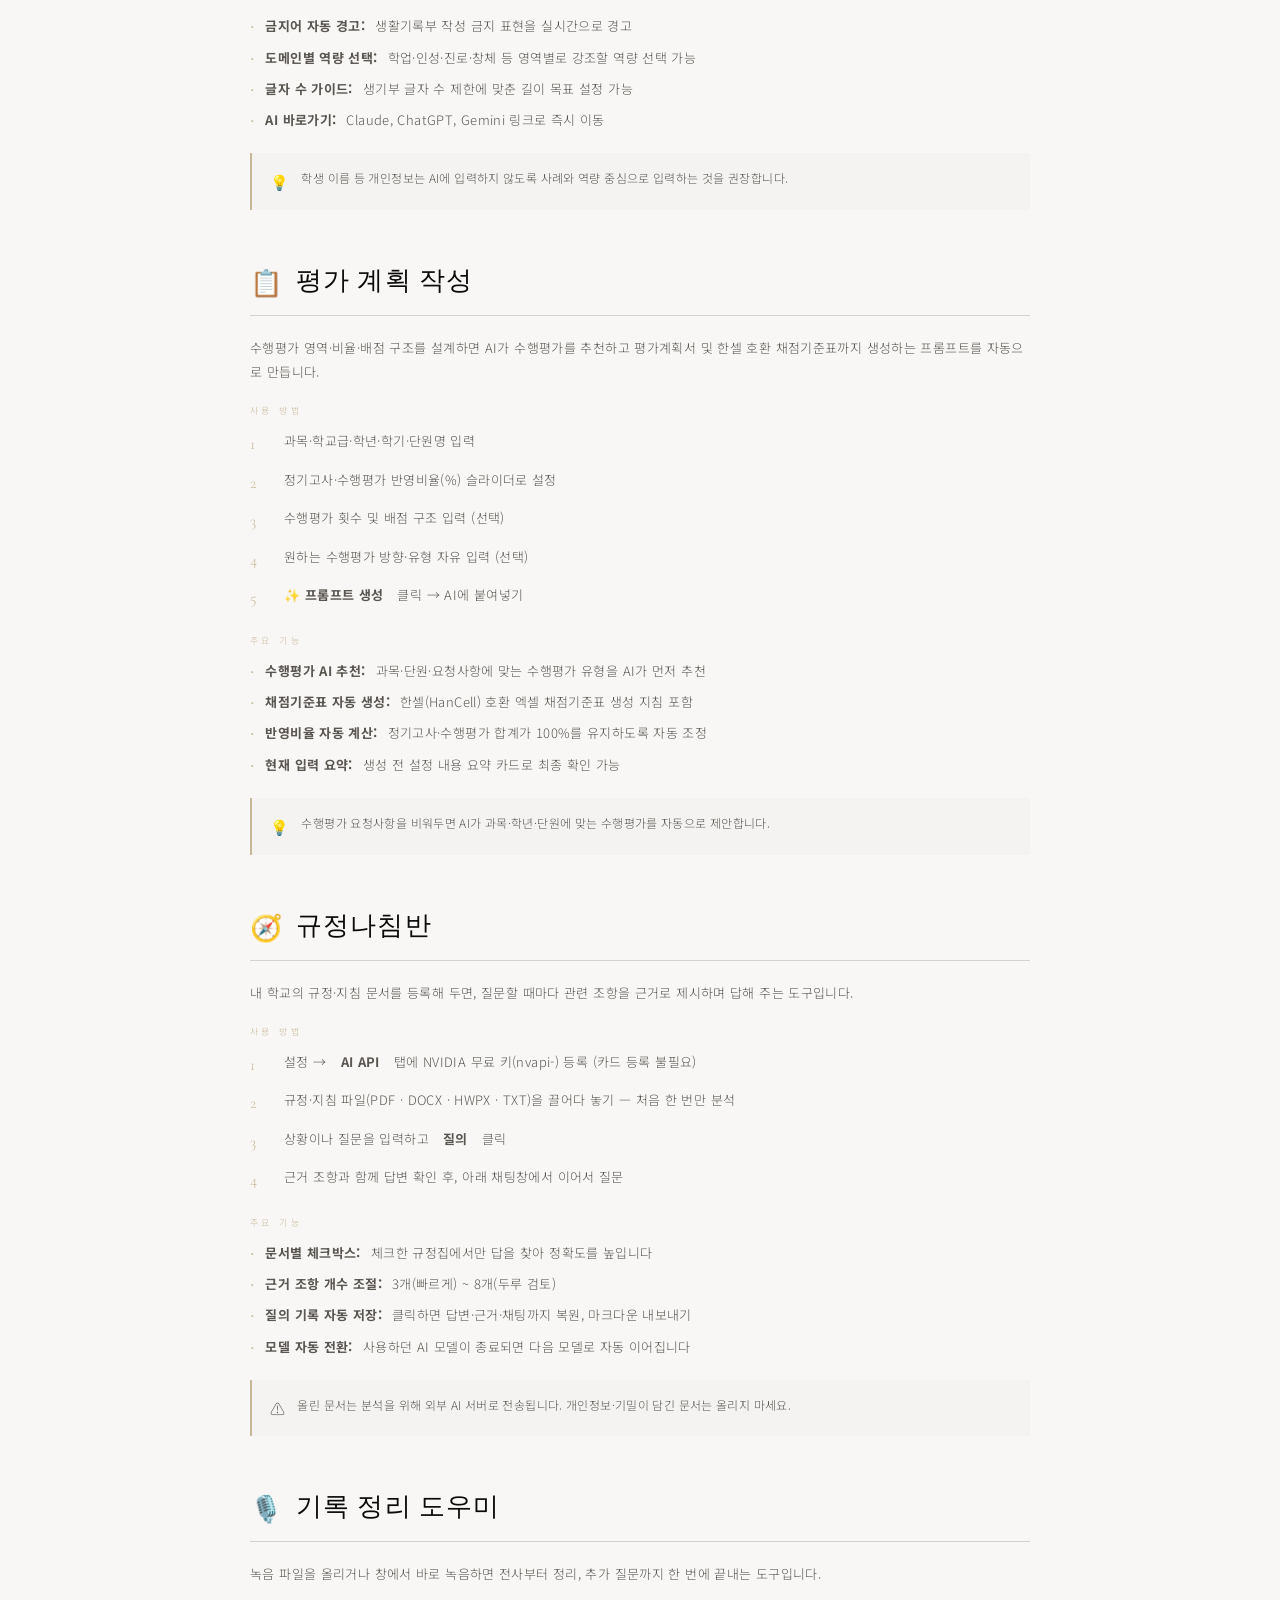
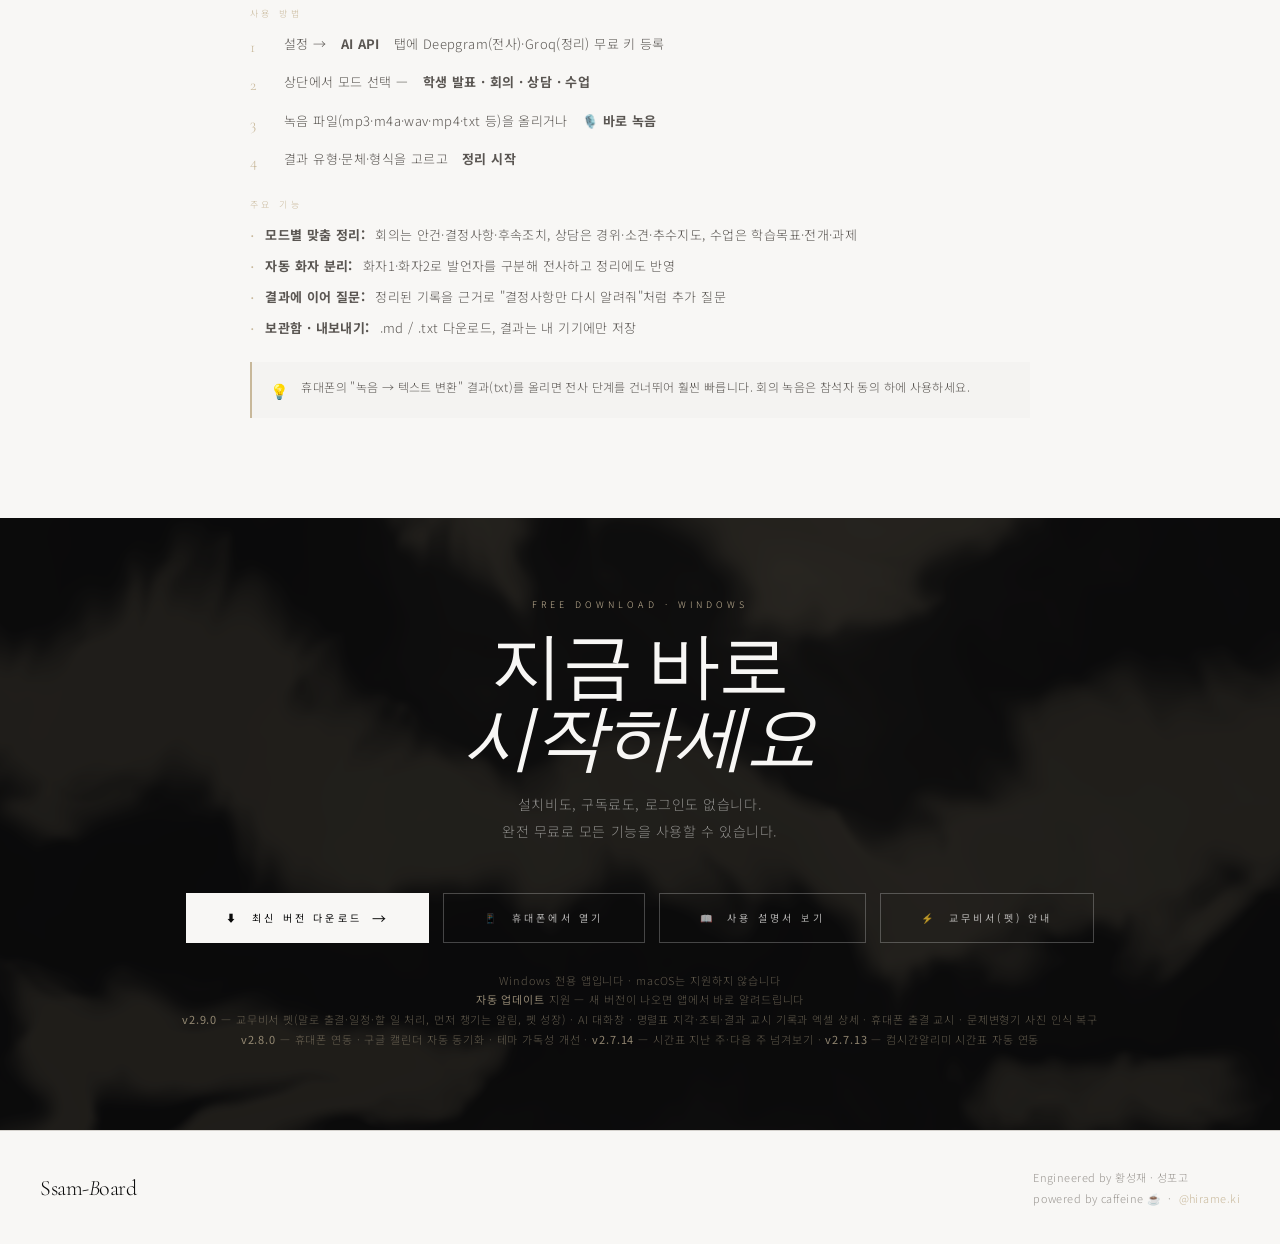
==== commit ac7ee636: "Update index.html" ====
--- a/factory/index.html
+++ b/factory/index.html
@@ -3,7 +3,7 @@
 <head>
 <meta charset="UTF-8">
 <meta name="viewport" content="width=device-width, initial-scale=1.0">
-<title>SsamBoard v2.8.0 — 교사전용 바탕화면 위젯</title>
+<title>SsamBoard v2.9.0 — 교사전용 바탕화면 위젯</title>
 <link rel="icon" type="image/svg+xml" href="data:image/svg+xml,%3Csvg xmlns='http://www.w3.org/2000/svg' viewBox='0 0 64 64'%3E%3Crect width='64' height='64' fill='white'/%3E%3Ctext x='50%25' y='54%25' dominant-baseline='middle' text-anchor='middle' font-family='Georgia,serif' font-size='28' font-weight='700' fill='%230a0a0a'%3EH%3C/text%3E%3C/svg%3E">
 <link rel="preconnect" href="https://fonts.googleapis.com">
 <link href="https://fonts.googleapis.com/css2?family=Cormorant+Garamond:ital,wght@0,300;0,400;0,600;1,300;1,400&family=Noto+Sans+KR:wght@300;400;500;700&display=swap" rel="stylesheet">
@@ -165,13 +165,13 @@
   <div class="hero-grain"></div>
   <div class="hero-ghost">S</div>
   <div class="hero-body">
-    <div class="eyebrow">교사전용 Windows 바탕화면 위젯 · 무료 · v2.8.0</div>
+    <div class="eyebrow">교사전용 Windows 바탕화면 위젯 · 무료 · v2.9.0</div>
     <div class="hero-mark">Ssam&#8209;<em>B</em>oard</div>
     <div class="hero-sub">Desktop Widget App for Teachers</div>
     <div class="hero-desc">
       수업, 급식, 시간표, 날씨, 할 일까지.<br>
       교사에게 필요한 모든 것을 바탕화면 위에 펼쳐두세요.<br>
-      <b style="color:rgba(200,184,154,.9);font-weight:400">v2.8.0 — 이제 휴대폰에서도 이어서 씁니다.</b>
+      <b style="color:rgba(200,184,154,.9);font-weight:400">v2.9.0 — 교무비서 펫 '번뜩이'가 일정을 먼저 챙기고, 말로 부탁하면 바로 처리하고, 쓸수록 자랍니다.</b>
     </div>
     <div class="cta-group">
       <a class="cta cta-primary" href="https://github.com/esquire0-cell/deploy/releases/latest" target="_blank">
@@ -180,6 +180,9 @@
       <a class="cta cta-secondary" href="https://www.notion.so/H-Factory-3507fde37cfc81e9bc11c64cd8eb754a" target="_blank">
         📖 &nbsp;사용 설명서
       </a>
+      <a class="cta cta-secondary" href="https://www.notion.so/3fb7fde37cfc8159857bcc287491c121" target="_blank">
+        ⚡ &nbsp;교무비서(펫) 안내
+      </a>
     </div>
   </div>
   <div class="scroll-hint">
@@ -198,30 +201,36 @@
   <div class="feat-grid">
     <div class="feat-item">
       <div class="feat-num">Feature 00 · New</div>
+      <span class="feat-icon">⚡</span>
+      <div class="feat-name">교무비서 펫 '번뜩이'</div>
+      <div class="feat-desc">화면 오른쪽 아래를 돌아다니는 픽셀 펫이 수업 시작 전·급식·마감 할 일·디데이·학생 생일·시간표 변경을 먼저 알려 주고, "내일 일정", "금요일 급식"처럼 물으면 바로 답합니다. "3-1 아이유 내일 결석", "16일에 체험학습 등록해줘", "2반 3명 뽑아줘"처럼 말로 부탁하면 명렬표·학사일정·수업도구를 직접 처리하고, 그 밖의 질문은 AI가 답합니다. 쓸수록 레벨이 올라 소품이 생깁니다. 캐릭터 5종·16가지 동작. <b>v2.9.0 신규</b></div>
+    </div>
+    <div class="feat-item">
+      <div class="feat-num">Feature 01</div>
       <span class="feat-icon">📱</span>
       <div class="feat-name">휴대폰 연동</div>
-      <div class="feat-desc">구글 계정을 한 번 연결하면 PC의 할 일·학사일정·급식·시간표·출결·진도·상담 일지를 휴대폰에서 그대로 확인하고 입력합니다. 학사일정은 PC처럼 달력으로 보고, 위젯과 아래 메뉴는 직접 고릅니다. 앱 설치 없이 홈 화면에 추가해 쓰고, 고친 내용은 PC로 돌아옵니다. <b>v2.8.0 신규</b></div>
+      <div class="feat-desc">구글 계정을 한 번 연결하면 PC의 할 일·학사일정·급식·시간표·출결·진도·상담 일지를 휴대폰에서 그대로 확인하고 입력합니다. 학사일정은 PC처럼 달력으로 보고, 위젯과 아래 메뉴는 직접 고릅니다. 앱 설치 없이 홈 화면에 추가해 쓰고, 고친 내용은 PC로 돌아옵니다. 출결은 지각·조퇴·결과 교시까지 휴대폰에서 기록합니다.</div>
     </div>
     <div class="feat-item">
-      <div class="feat-num">Feature 01</div>
+      <div class="feat-num">Feature 02</div>
       <span class="feat-icon">🏫</span>
       <div class="feat-name">NEIS 자동 연동</div>
       <div class="feat-desc">학교 급식 메뉴와 학사일정을 NEIS에서 자동으로 불러옵니다. API 키 없이도 기본 사용이 가능합니다.</div>
     </div>
     <div class="feat-item">
-      <div class="feat-num">Feature 02</div>
+      <div class="feat-num">Feature 03</div>
       <span class="feat-icon">⏱️</span>
       <div class="feat-name">교시 타이머</div>
       <div class="feat-desc">현재 교시와 남은 시간을 실시간으로 표시합니다. 시간표와 연동되어 다음 수업도 미리 알려줍니다.</div>
     </div>
     <div class="feat-item">
-      <div class="feat-num">Feature 03</div>
+      <div class="feat-num">Feature 04</div>
       <span class="feat-icon">🎲</span>
       <div class="feat-name">수업 도구 모음</div>
       <div class="feat-desc">무작위 추첨, 타이머, 사다리타기, 룰렛, QR코드, 소음측정기까지. 수업 진행에 필요한 도구를 한곳에서.</div>
     </div>
     <div class="feat-item">
-      <div class="feat-num">Feature 04</div>
+      <div class="feat-num">Feature 05</div>
       <span class="feat-icon">🗂️</span>
       <div class="feat-name">업무도구 모음</div>
       <div class="feat-desc">상담 일지, 진도 체크, 성적 분석, 공문서 도우미, 생기부 초안 생성, 규정나침반, 기록 정리 도우미까지. 교사의 핵심 업무를 AI로 빠르게 처리할 수 있는 총 12가지 도구를 별도 창에서 사용합니다.</div>
@@ -247,10 +256,10 @@
     <div class="wid-item"><span class="wid-emoji">🔗</span><div class="wid-info"><div class="wid-name">바로가기</div><div class="wid-sub">URL·파일·폴더 즉시 실행·한글 경로 지원</div></div></div>
     <div class="wid-item"><span class="wid-emoji">🎲</span><div class="wid-info"><div class="wid-name">수업도구</div><div class="wid-sub">추첨·타이머·사다리·룰렛·QR·소음측정기</div></div></div>
     <div class="wid-item"><span class="wid-emoji">🗂️</span><div class="wid-info"><div class="wid-name">업무도구</div><div class="wid-sub">상담·진도·성적·수행채점·이벤트·수업자료·문제변형·공문서·생기부·평가계획</div></div></div>
-    <div class="wid-item"><span class="wid-emoji">📋</span><div class="wid-info"><div class="wid-name">명렬표</div><div class="wid-sub">반별 출결 체크·메모</div></div></div>
+    <div class="wid-item"><span class="wid-emoji">📋</span><div class="wid-info"><div class="wid-name">명렬표</div><div class="wid-sub">반별 출결 체크·메모·지각/조퇴/결과 교시 기록</div></div></div>
     <div class="wid-item"><span class="wid-emoji">📅</span><div class="wid-info"><div class="wid-name">학사일정</div><div class="wid-sub">월간 달력 + NEIS 연동</div></div></div>
     <div class="wid-item"><span class="wid-emoji">🌤️</span><div class="wid-info"><div class="wid-name">날씨</div><div class="wid-sub">API 키 불필요, 30분 갱신</div></div></div>
-    <div class="wid-item"><span class="wid-emoji">📊</span><div class="wid-info"><div class="wid-name">학급통계</div><div class="wid-sub">월별 출결 현황 바차트</div></div></div>
+    <div class="wid-item"><span class="wid-emoji">📊</span><div class="wid-info"><div class="wid-name">학급통계</div><div class="wid-sub">월별 출결 현황·교시까지 담은 엑셀 내보내기</div></div></div>
     <div class="wid-item"><span class="wid-emoji">📌</span><div class="wid-info"><div class="wid-name">포스트잇</div><div class="wid-sub">5색상, 자동 저장</div></div></div>
     <div class="wid-item"><span class="wid-emoji">🔔</span><div class="wid-info"><div class="wid-name">커스텀 알림</div><div class="wid-sub">시간·메시지 등록 팝업</div></div></div>
     <div class="wid-item"><span class="wid-emoji">✨</span><div class="wid-info"><div class="wid-name">명패</div><div class="wid-sub">무지개·반짝임·웨이브·글로우·파이어</div></div></div>
@@ -305,6 +314,134 @@
 
       </div>
     </div>
+  </div>
+</section>
+
+<!-- ── WHAT'S NEW GUIDE (v2.9.0) ── -->
+<section class="wt-section">
+  <div class="wt-head">
+    <div class="wt-label">What's New · v2.9.0</div>
+    <div class="wt-title">새 기능 <em>사용법</em></div>
+  </div>
+  <div class="wt-body">
+    <p class="wt-intro">v2.9.0에서는 교무비서 펫 '번뜩이'가 새로 생겼고, 명렬표 출결을 교시 단위로 기록할 수 있게 되었습니다. 일부 업무도구의 AI 모델도 새로 바꿨습니다.</p>
+
+    <!-- 바탕화면 펫 -->
+    <div class="wt-tool">
+      <div class="wt-tool-header">
+        <span class="wt-tool-icon">⚡</span>
+        <div class="wt-tool-name">교무비서 펫 '번뜩이'</div>
+      </div>
+      <p class="wt-tool-desc">제작자 닉네임 hirameki(번뜩이다)에서 이름을 딴 픽셀 펫이 화면 오른쪽 아래를 돌아다니며 일정을 챙기고, 말로 부탁하면 바로 처리하고, 물어보면 답합니다. 펫에게 <b>"도움말"</b> 또는 <b>"뭐 할 수 있어?"</b>라고 물으면 할 수 있는 일을 모두 알려 줍니다. 설정 항목과 할 수 있는 일을 한 장에 모은 <a href="https://www.notion.so/3fb7fde37cfc8159857bcc287491c121" target="_blank" style="color:#c2603f;font-weight:700">교무비서(펫) 안내 →</a></p>
+      <div class="wt-sub">시작하기</div>
+      <ol class="wt-steps">
+        <li>설치하면 펫이 바로 나타납니다. <b>설정 › 펫</b>에서 켜고 끌 수 있습니다</li>
+        <li>캐릭터 5종(번뜩이·스파키·몽글이·말랑이·냥이)과 색상, 크기(48·72·96px)를 고릅니다</li>
+        <li>말 거는 정도(조용히·보통·수다쟁이), 수업 중 동작(말만 멈추기·숨기기·평소대로), 방해 금지 시간, 먼저 알려 줄 알림 종류를 정합니다</li>
+        <li>펫을 한 번 누르면 메뉴와 입력칸이, 말풍선의 <b>⤢</b>를 누르면 큰 대화창이 열립니다</li>
+      </ol>
+      <div class="wt-sub">먼저 알려 줘요</div>
+      <ul class="wt-bullets">
+        <li><b>아침 인사:</b> 날씨·오늘 수업·일정·디데이·학생 생일 요약</li>
+        <li><b>수업 시작 전</b>(팔레트 알림과 같은 시각, 기본 2분 전) · <b>점심 급식</b> · <b>마감 할 일</b>(10시·2시) · <b>디데이</b>(7·3·1일 전, 당일) · <b>내일 일정</b>(3시 반) · <b>퇴근 인사</b></li>
+        <li><b>조회 뒤 출결 확인:</b> 오늘 출결 기록이 없으면 물어보고 "모두 출석이에요"로 답할 수 있습니다</li>
+        <li><b>학생 생일:</b> 이벤트 플래너에 넣어 둔 학생 생일을 아침에 알려 줍니다</li>
+        <li><b>시간표 바뀜:</b> 컴시간알리미 시간표가 바뀌면 "내일 3교시 수학 → 체육"처럼 바로 알려 줍니다</li>
+        <li><b>체육 날씨:</b> 체육 1시간 전, 미세먼지 나쁨·비·폭염·한파면 실내 수업을 권합니다</li>
+        <li><b>출결 흐름:</b> 3일 연속 결석, 이번 달 3번째 이상 지각인 학생을 짚어 줍니다</li>
+        <li><b>상담 다시 챙기기:</b> 상담하고 2주가 지난 학생을 수업이 끝난 오후에 알려 줍니다</li>
+        <li><b>금요일 한 주 돌아보기:</b> 이번 주 수업 시간·완료한 할 일·다음 주 일정을 정리해 줍니다</li>
+        <li>설정 › 알림의 <b>'펫이 켜져 있으면 펫이 대신 알리기'</b>를 켜 두면 수업 전·점심·퇴근·아침 알림을 팝업 대신 펫이 말해 줍니다 (펫이 꺼져 있거나 접혀 있으면 팝업으로)</li>
+      </ul>
+      <div class="wt-sub">말로 부탁하세요 (바로 실행, 잘못되면 [되돌리기])</div>
+      <ul class="wt-bullets">
+        <li><b>할 일:</b> "할 일 추가 학습지 인쇄 내일까지", "가정통신문 결재 등록해줘", "학습지 인쇄 끝냈어"</li>
+        <li><b>학사일정·디데이:</b> "16일에 '체험학습' 등록해줘", "10월 30일 협의회 일정 추가", "디데이 추가 수능 11월 19일" — 긴 문장에서도 이름만 쏙 뽑아 등록합니다</li>
+        <li><b>지우기:</b> "16일 체험학습 일정 삭제해줘", "할 일에서 보고서 지워줘", "디데이 수능 삭제"</li>
+        <li><b>출결:</b> "3-1 아이유 내일 결석", "김철수 3교시 조퇴 기록해줘", "아이유 결석 취소" — 성을 빼고 <b>"민지 지각"</b>이라 하면 "김민지 학생인가요?" 하고 되물은 뒤 기록합니다</li>
+        <li><b>출결 조회:</b> "오늘 결석 누구야", "지난주 출결", "아이유 이번 달 지각 몇 번"</li>
+        <li><b>상담·진도:</b> "아이유 상담 기록: 교우 관계 고민", "3반 국어 2단원 3차시 완료", "진도 어디까지야"</li>
+        <li><b>메모·포스트잇:</b> "메모에 회의 자료 준비 적어줘", "노란 포스트잇에 학부모 전화 붙여줘", "2번 포스트잇 떼줘"</li>
+        <li><b>알림:</b> "10분 뒤에 회의 알려줘", "3시 반에 학부모 전화 알려줘"</li>
+        <li><b>수업도구 바로 실행:</b> "2반 3명 뽑아줘", "타이머 5분", "모둠 4개로 나눠줘", "룰렛 돌려줘", "백색소음 틀어줘"</li>
+        <li><b>열고 닫기:</b> "상담일지 열어줘", "규정나침반 열어줘", "나이스 열어줘"(바로가기 이름), "다 닫아줘"</li>
+        <li><b>여러 개 한 번에:</b> "상담일지 열고 아이유 결석 기록해줘"</li>
+        <li><b>집중 타이머:</b> "25분 집중" — 끝나면 쉬는 시간도 챙겨 줍니다. "집중 그만"으로 멈춥니다</li>
+      </ul>
+      <div class="wt-sub">물어보세요</div>
+      <ul class="wt-bullets">
+        <li><b>일정:</b> "내일 일정", "다음 주 일정", "15일 일정", "중간고사 언제야"</li>
+        <li><b>급식·시간표:</b> "금요일 급식", "내일 석식", "목요일 3교시", "다음 수업", "우리 반 시간표"</li>
+        <li><b>날씨:</b> "내일 날씨", "우산 챙겨야 해?", "미세먼지"</li>
+        <li><b>그 밖의 무엇이든:</b> 개념 설명, 수업 아이디어, 학생 지도 방법, 상담 멘트, 문구 다듬기는 AI가 답합니다. "두 번째 거 더 자세히"처럼 이어서 물어도 됩니다</li>
+      </ul>
+      <div class="wt-sub">함께 자라요 (펫 성장)</div>
+      <ul class="wt-bullets">
+        <li>할 일 완료·부탁 처리·쓰다듬기·집중 타이머로 경험치가 쌓여 <b>최대 10레벨</b>까지 자랍니다. 캐릭터를 바꿔도 레벨은 그대로입니다</li>
+        <li>레벨이 오르면 소품이 열립니다: 🎀 리본 · 🌸 꽃 · ⭐ 별 머리핀 · 👑 왕관(머리) → 🍭 막대사탕 · 🎈 풍선(손) → 🪽 천사 날개 · 😇 천사 고리 → <b>10레벨 ✨ 아우라</b></li>
+        <li>"레벨", "풍선 들어줘", "날개 빼줘", "소품 바꿔줘", "소품 다 벗어"로 소품을 고릅니다</li>
+        <li><b>계절 모자:</b> 할로윈엔 마녀 모자, 크리스마스엔 산타 모자, 새해·설날엔 고깔모자를 씁니다</li>
+        <li>비 오면 우산, 추우면 목도리, 덥고 맑으면 선글라스를 합니다</li>
+      </ul>
+      <div class="wt-sub">같이 놀기</div>
+      <ul class="wt-bullets">
+        <li>펫을 <b>두 번 누르거나 문지르면</b> 쓰다듬기, <b>끌면</b> 들어서 옮길 수 있습니다</li>
+        <li>가끔 <b>친구 펫</b>이 놀러 와 술래잡기·춤·포옹·커피 타임을 합니다. "친구 불러줘"라고 해도 옵니다</li>
+        <li>걷기·달리기·독서·커피·춤·잠 등 16가지 동작과 무작위 표정으로 쉬지 않고 움직이고, 동작마다 "총총총~", "하아아암~" 같은 글씨가 뜹니다(설정 › 펫 '동작 글씨'에서 끄기·빈도 조절)</li>
+      </ul>
+      <div class="wt-sub">보기 편하게</div>
+      <ul class="wt-bullets">
+        <li><b>글씨 크기:</b> 말풍선 위 <b>가− 가+</b>, <b>Ctrl + 마우스 휠</b>, 또는 "글씨 크게 해줘". 노트북·고해상도 모니터는 설정 › 펫의 <b>모니터 배율에 맞추기</b>로 자동으로 키웁니다</li>
+        <li>입력칸을 누르면 자판이 <b>한글</b>로 바뀌어 바로 칠 수 있습니다</li>
+        <li>펫이 다른 창 위에 있어도 눌러서 쓸 수 있고, 눌러도 쓰던 창의 입력이 끊기지 않습니다</li>
+      </ul>
+      <div class="wt-sub">AI와 개인정보</div>
+      <ul class="wt-bullets">
+        <li>자유 질문은 <b>설정 › AI API</b>의 <b>Groq 키로 먼저</b>(가장 빠름) 답하고, 한도에 걸리거나 안 되면 NVIDIA 키로 넘어갑니다 (둘 다 무료)</li>
+        <li>AI에는 선생님의 시간표·할 일·디데이·일정·급식·날씨만 보냅니다. 명렬표·출결·상담 같은 학생 정보는 보내지 않고, 출결·상담·진도 부탁은 컴퓨터 안에서만 처리합니다</li>
+        <li>메모는 학생 이름이 섞일 수 있어 설정에서 따로 켠 경우에만 보냅니다</li>
+      </ul>
+      <div class="wt-sub">숨기기</div>
+      <ul class="wt-bullets">
+        <li>펫에 마우스를 올리면 나오는 <b>접기</b> 버튼, 또는 트레이 메뉴 <b>번뜩이 접기/펼치기</b></li>
+        <li>PPT 슬라이드쇼·전체화면 영상 중에는 자동으로 숨었다가 끝나면 돌아옵니다. 화면 녹화(캡처 도구·캡컷·OBS 등) 중에는 숨지 않아 펫을 함께 찍을 수 있습니다</li>
+      </ul>
+    </div>
+
+    <!-- 명렬표 교시 -->
+    <div class="wt-tool">
+      <div class="wt-tool-header">
+        <span class="wt-tool-icon">📋</span>
+        <div class="wt-tool-name">명렬표 출결 교시 기록</div>
+      </div>
+      <p class="wt-tool-desc">학생을 눌러 출결을 고르면 그날의 교시(조회~종례) 버튼이 나타나, 교실에 없었던 교시를 남길 수 있습니다. 휴대폰에서도 같은 방식으로 기록됩니다.</p>
+      <div class="wt-sub">교시가 정해지는 방식</div>
+      <ul class="wt-bullets">
+        <li><b>결석:</b> 조회부터 종례까지 모든 교시가 자동으로 결석 처리됩니다</li>
+        <li><b>지각:</b> 3교시를 누르면 조회·1·2·3교시가 지각으로 표시됩니다</li>
+        <li><b>조퇴:</b> 3교시를 누르면 3교시부터 종례까지 표시됩니다</li>
+        <li><b>결과:</b> 누른 교시만 표시되며 여러 개를 고를 수 있습니다</li>
+      </ul>
+      <div class="wt-sub">엑셀 내보내기</div>
+      <ul class="wt-bullets">
+        <li><b>학급통계 엑셀(월별·주별·일별):</b> '출결 상세' 시트에 날짜·번호·이름·출결·교시 범위·빠진 교시·메모가 모두 담깁니다</li>
+        <li><b>명렬표 엑셀:</b> 메모가 없어도 결석·지각·조퇴·결과 기록이 교시와 함께 모두 내보내집니다</li>
+      </ul>
+    </div>
+
+    <!-- 그 밖에 바뀐 점 -->
+    <div class="wt-tool">
+      <div class="wt-tool-header">
+        <span class="wt-tool-icon">🔧</span>
+        <div class="wt-tool-name">그 밖에 바뀐 점</div>
+      </div>
+      <ul class="wt-bullets">
+        <li><b>문제변형기:</b> 사진 속 문제를 읽는 AI 모델이 서비스에서 내려가 그동안 정확도가 낮은 내장 글자 인식으로만 읽혔습니다. 새 모델로 바꿔 사진 문제를 다시 정확하게 읽습니다</li>
+        <li><b>공문서 도우미 · 기록 정리 도우미:</b> 예비 AI 모델을 새 모델로 바꿨습니다</li>
+        <li><b>규정나침반:</b> 기본 AI가 막혔을 때 오래 기다리지 않도록 빠른 예비 모델을 추가했습니다</li>
+      </ul>
+    </div>
+
   </div>
 </section>
 
@@ -649,10 +786,14 @@
       <a class="cta cta-secondary" href="https://www.notion.so/H-Factory-3507fde37cfc81e9bc11c64cd8eb754a" target="_blank">
         📖 &nbsp;사용 설명서 보기
       </a>
+      <a class="cta cta-secondary" href="https://www.notion.so/3fb7fde37cfc8159857bcc287491c121" target="_blank">
+        ⚡ &nbsp;교무비서(펫) 안내
+      </a>
     </div>
     <div class="dl-note">
       Windows 전용 앱입니다 · macOS는 지원하지 않습니다<br>
       <b>자동 업데이트</b> 지원 — 새 버전이 나오면 앱에서 바로 알려드립니다<br>
+      <b>v2.9.0</b> — 교무비서 펫(말로 출결·일정·할 일 처리, 먼저 챙기는 알림, 펫 성장) · AI 대화창 · 명렬표 지각·조퇴·결과 교시 기록과 엑셀 상세 · 휴대폰 출결 교시 · 문제변형기 사진 인식 복구<br>
       <b>v2.8.0</b> — 휴대폰 연동 · 구글 캘린더 자동 동기화 · 테마 가독성 개선 · <b>v2.7.14</b> — 시간표 지난 주·다음 주 넘겨보기 · <b>v2.7.13</b> — 컴시간알리미 시간표 자동 연동
     </div>
   </div>
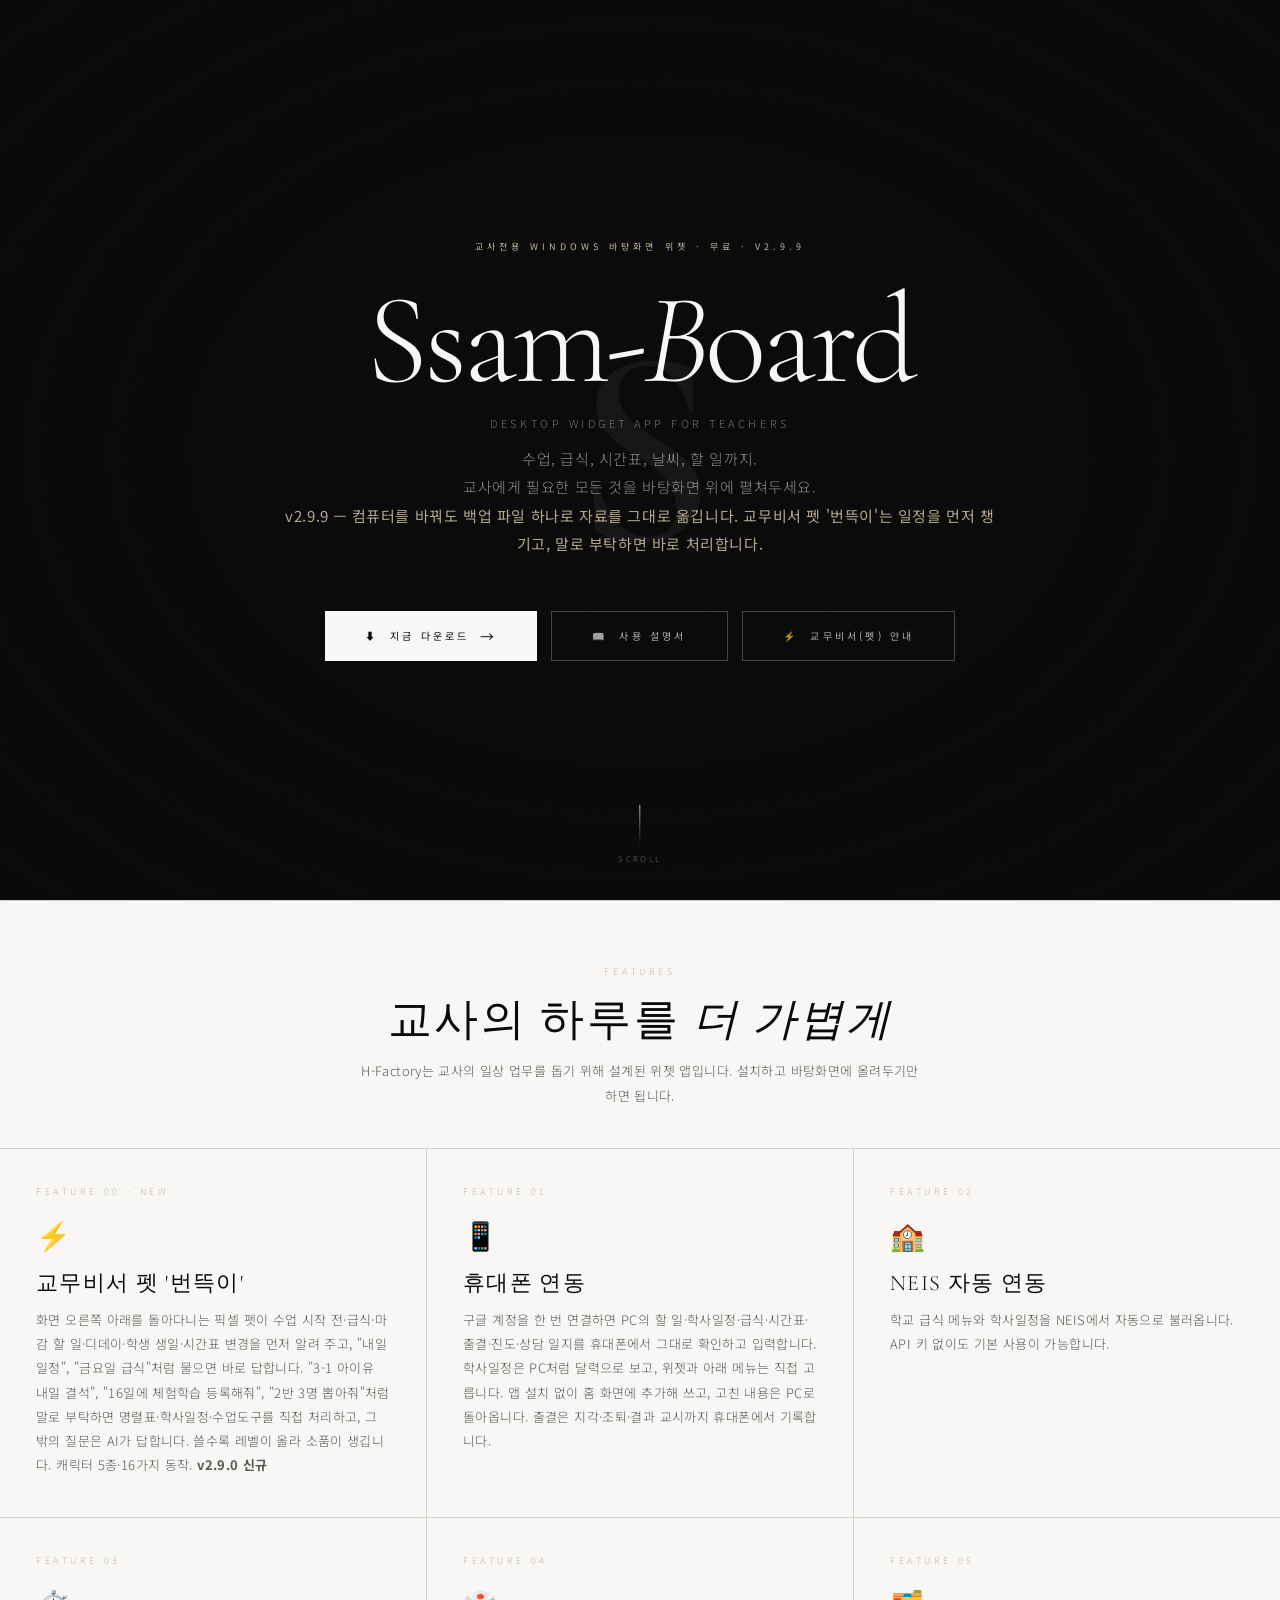
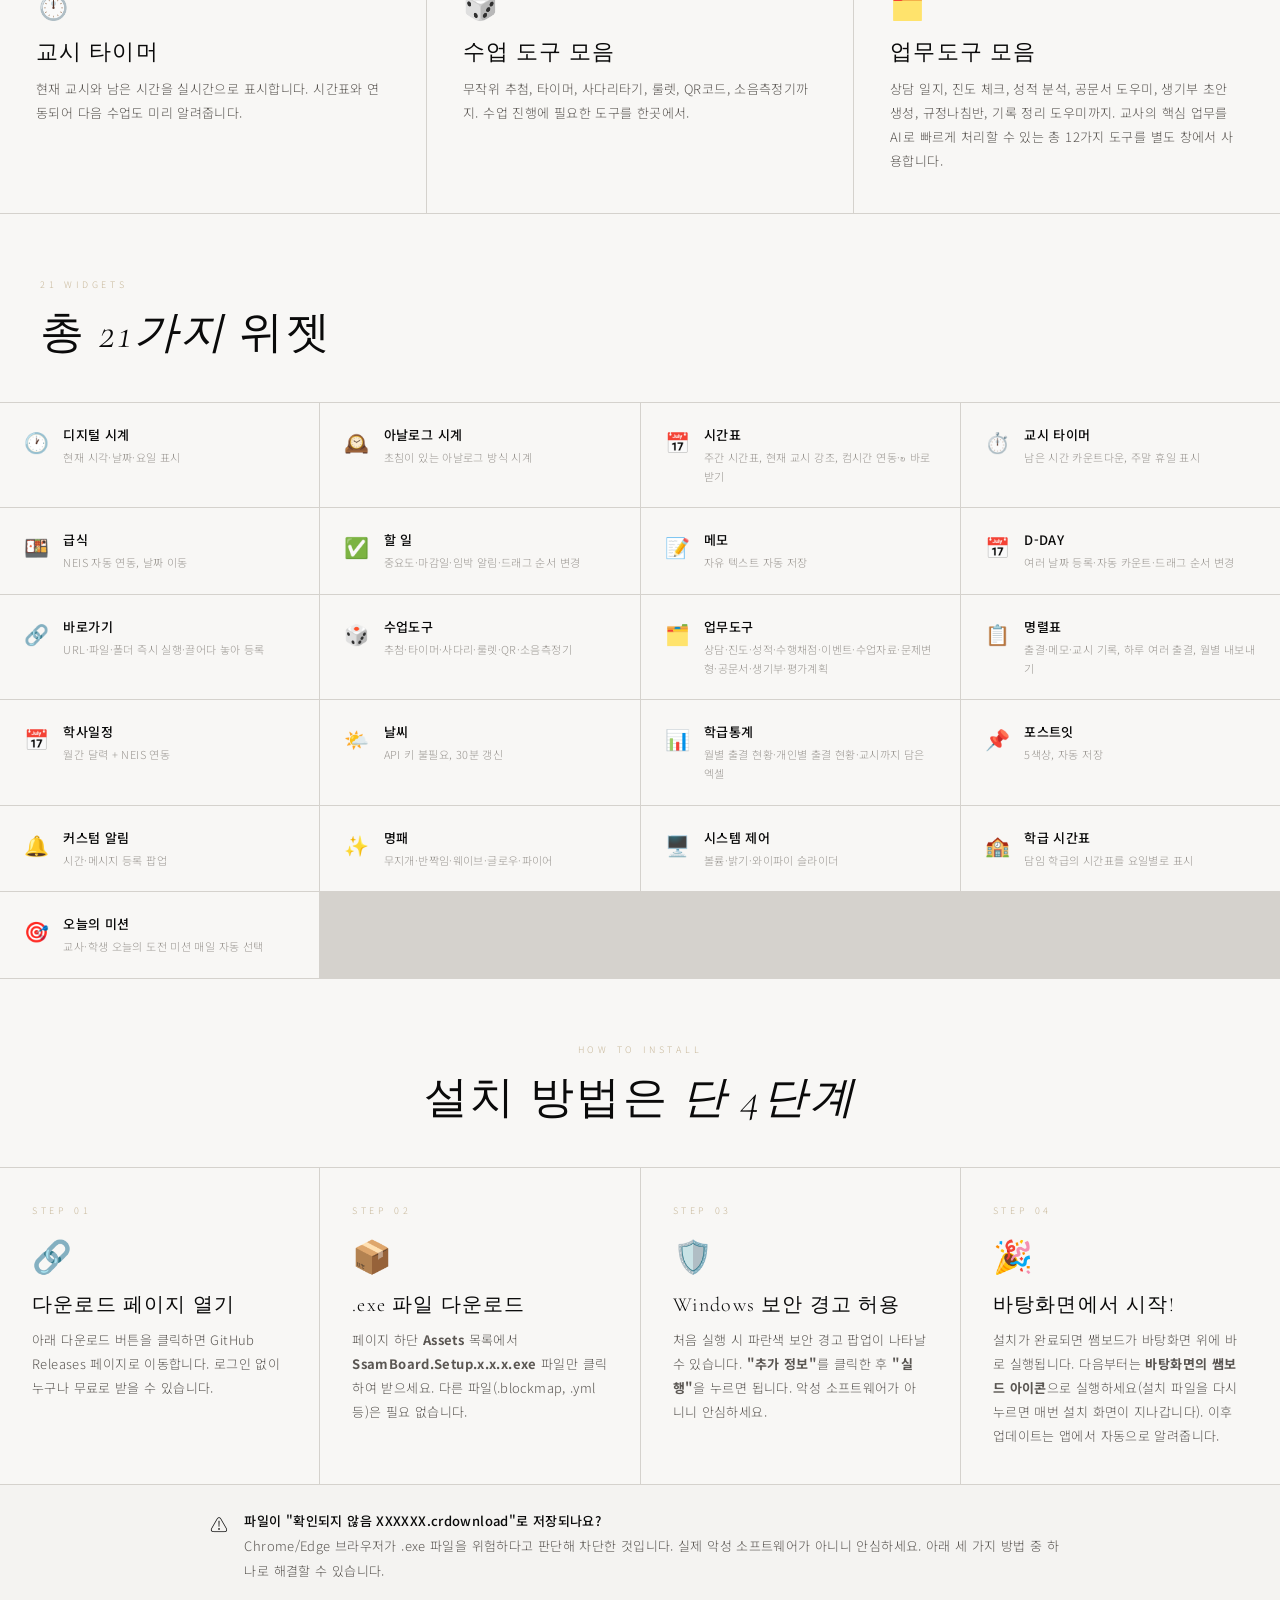
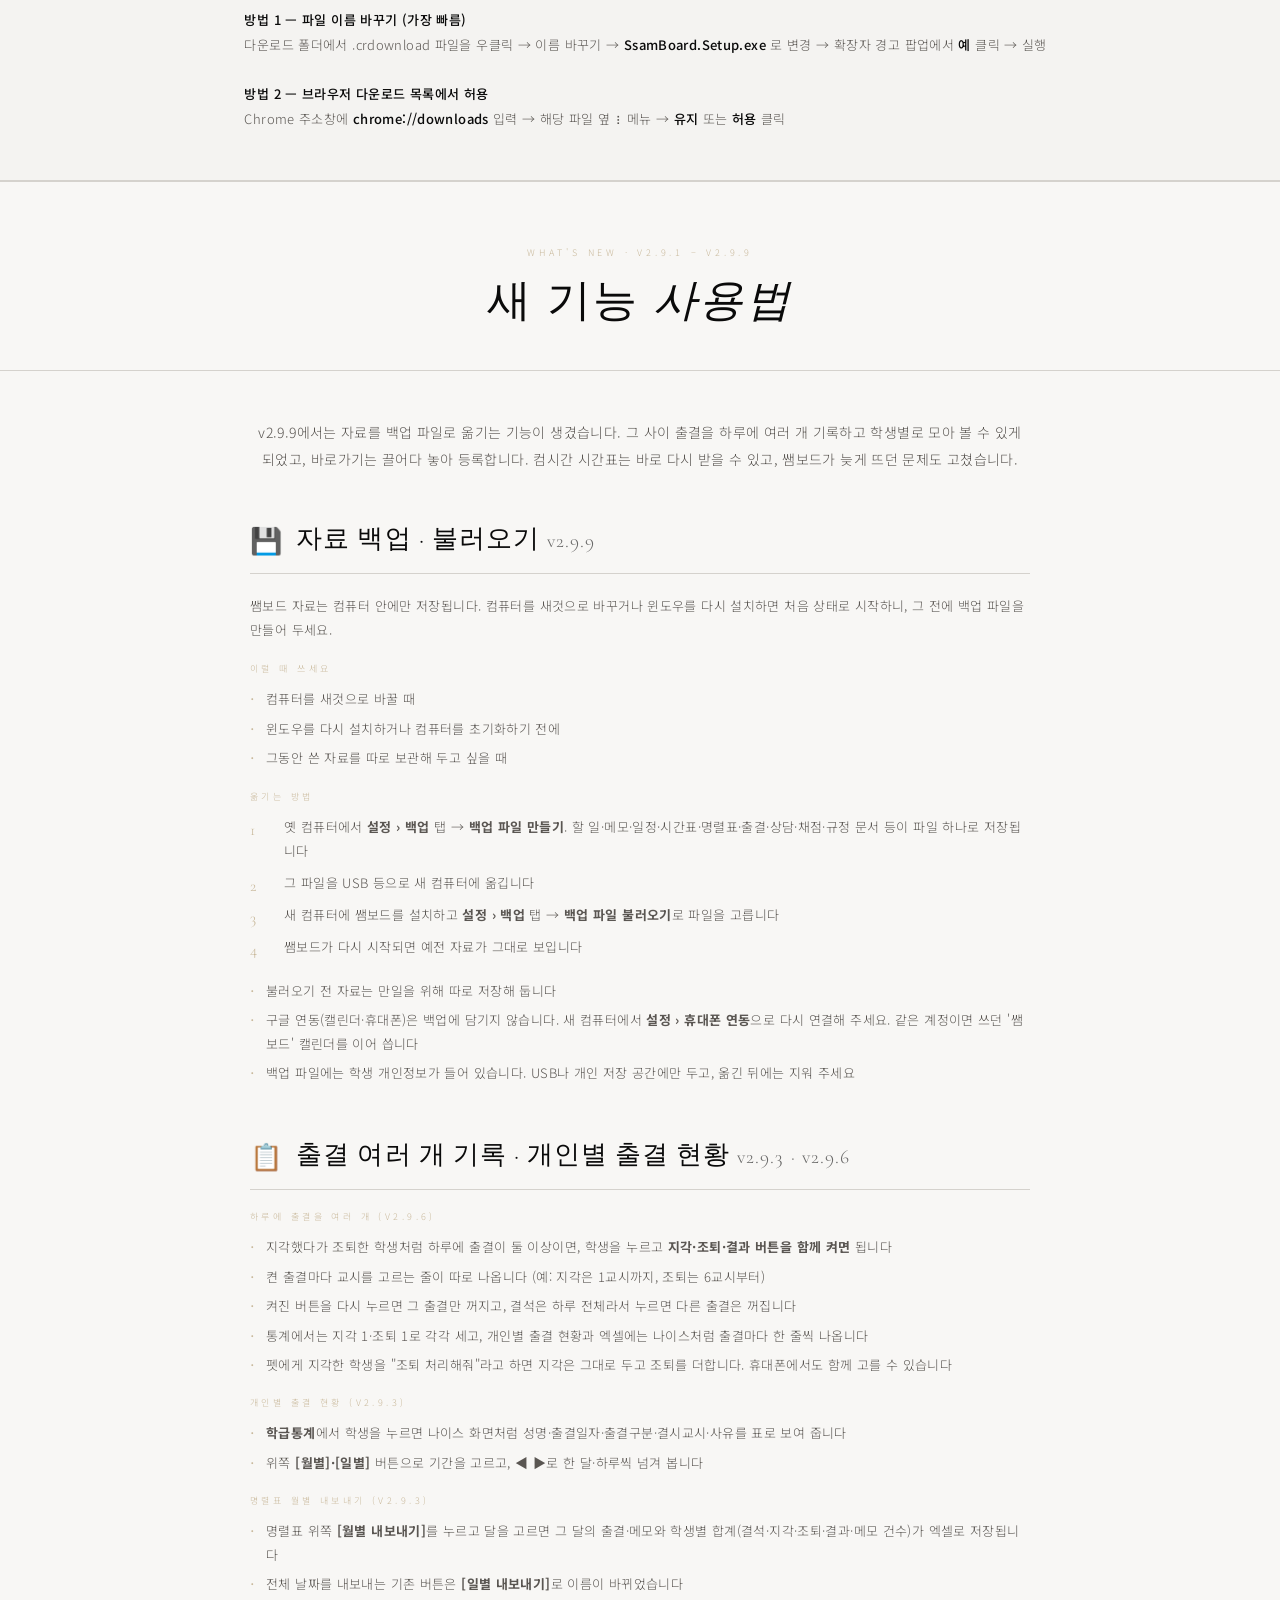
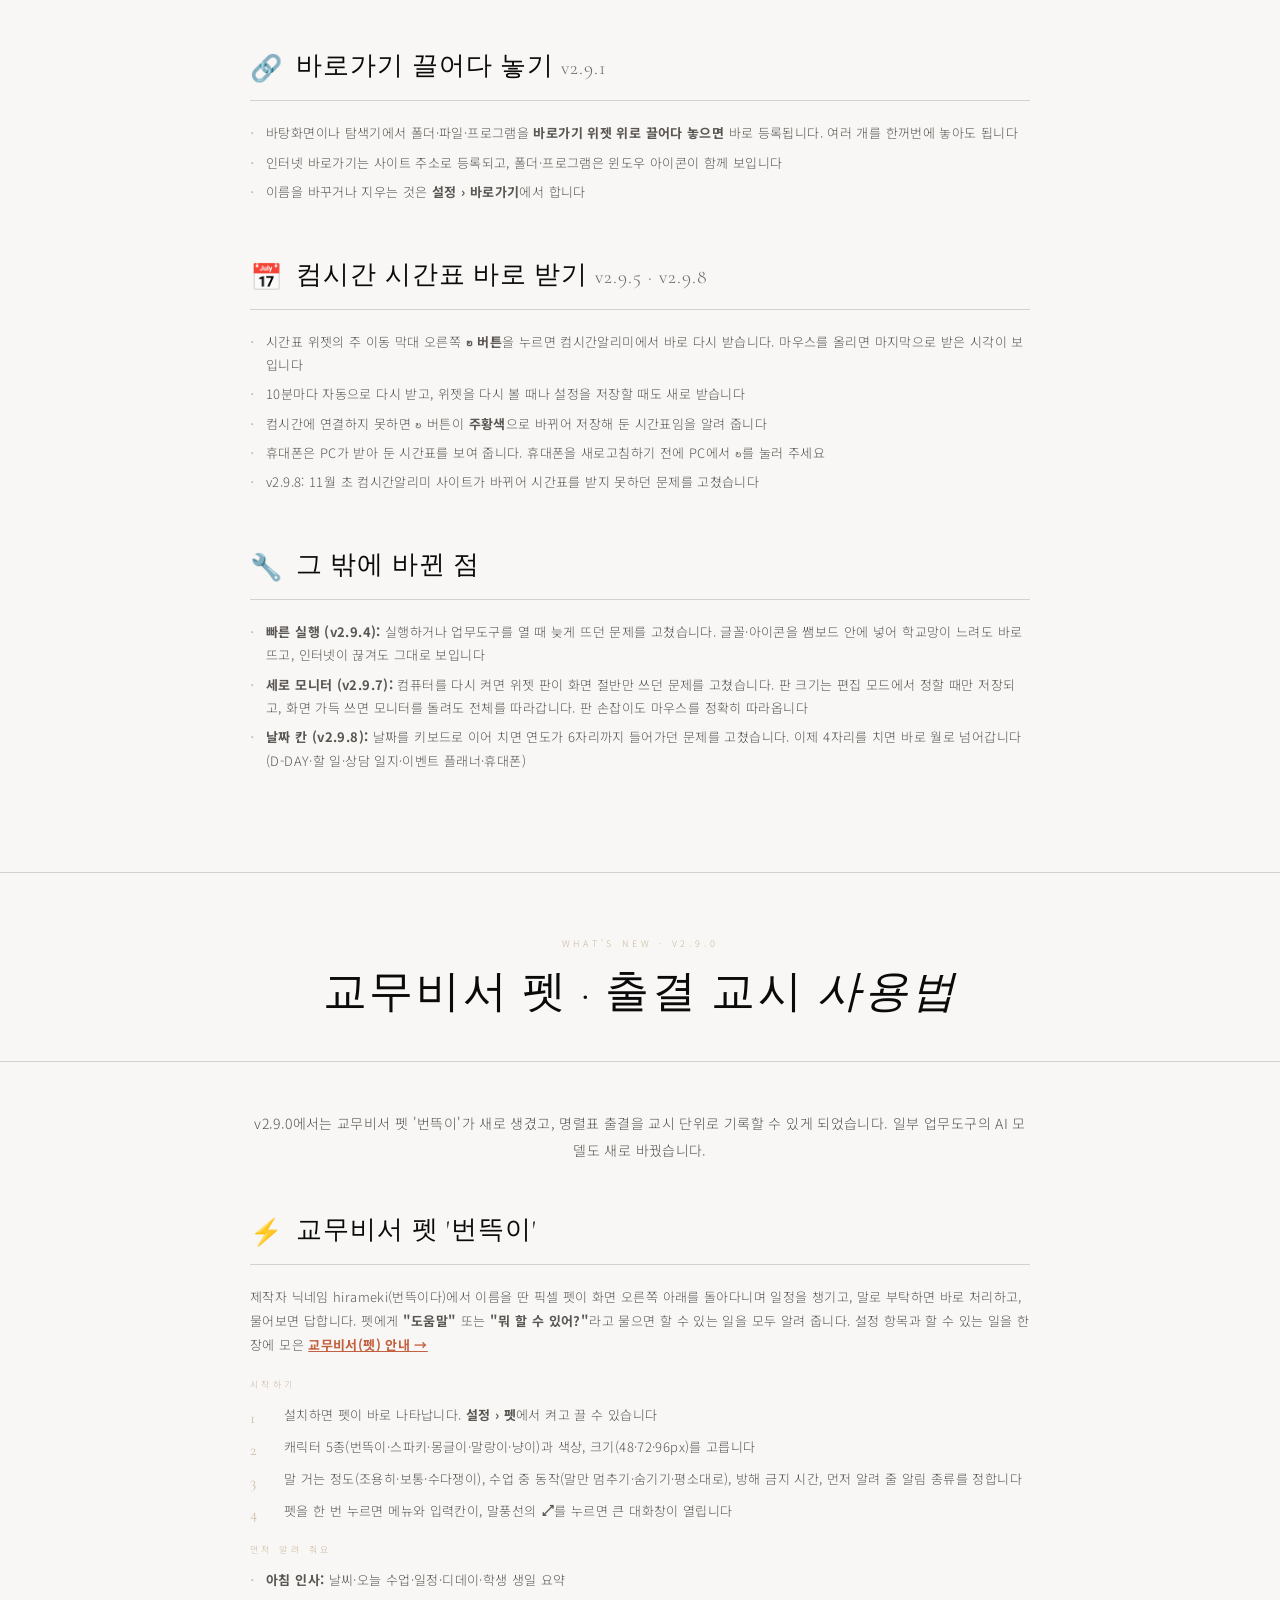
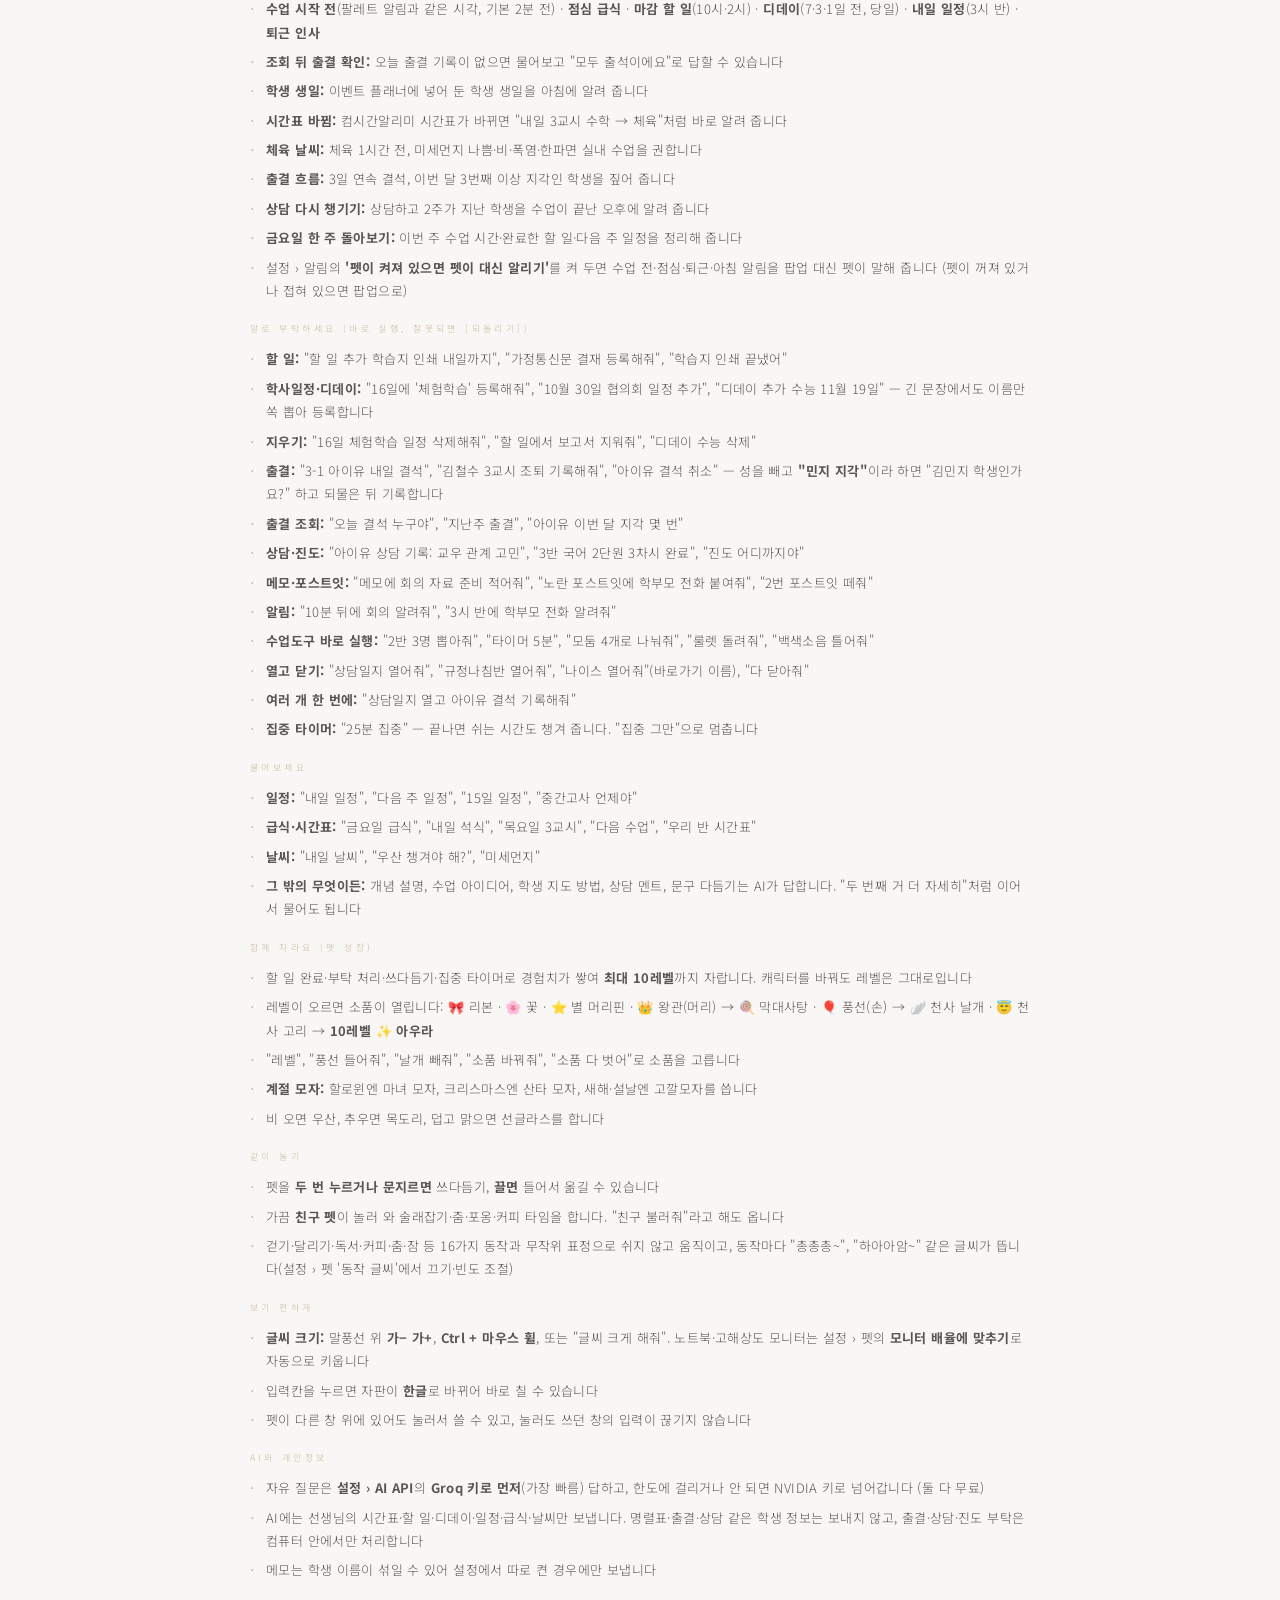
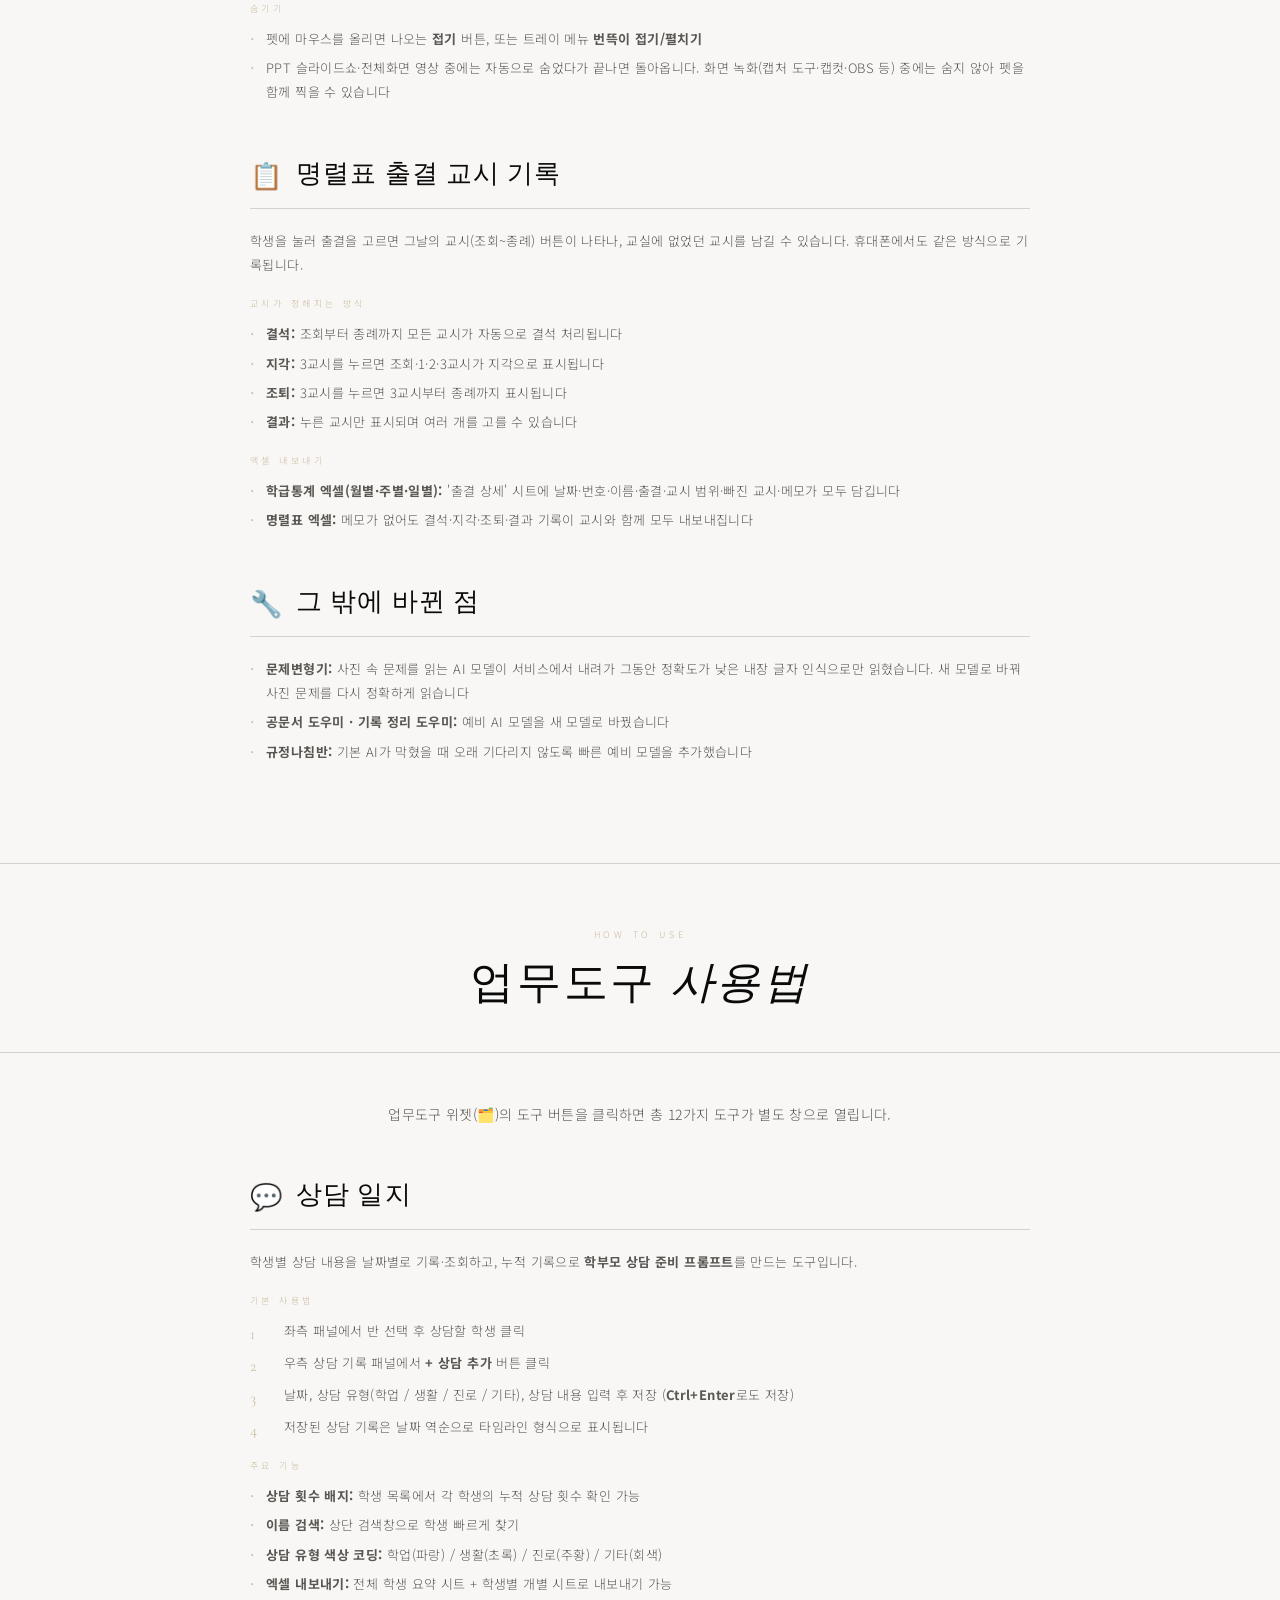
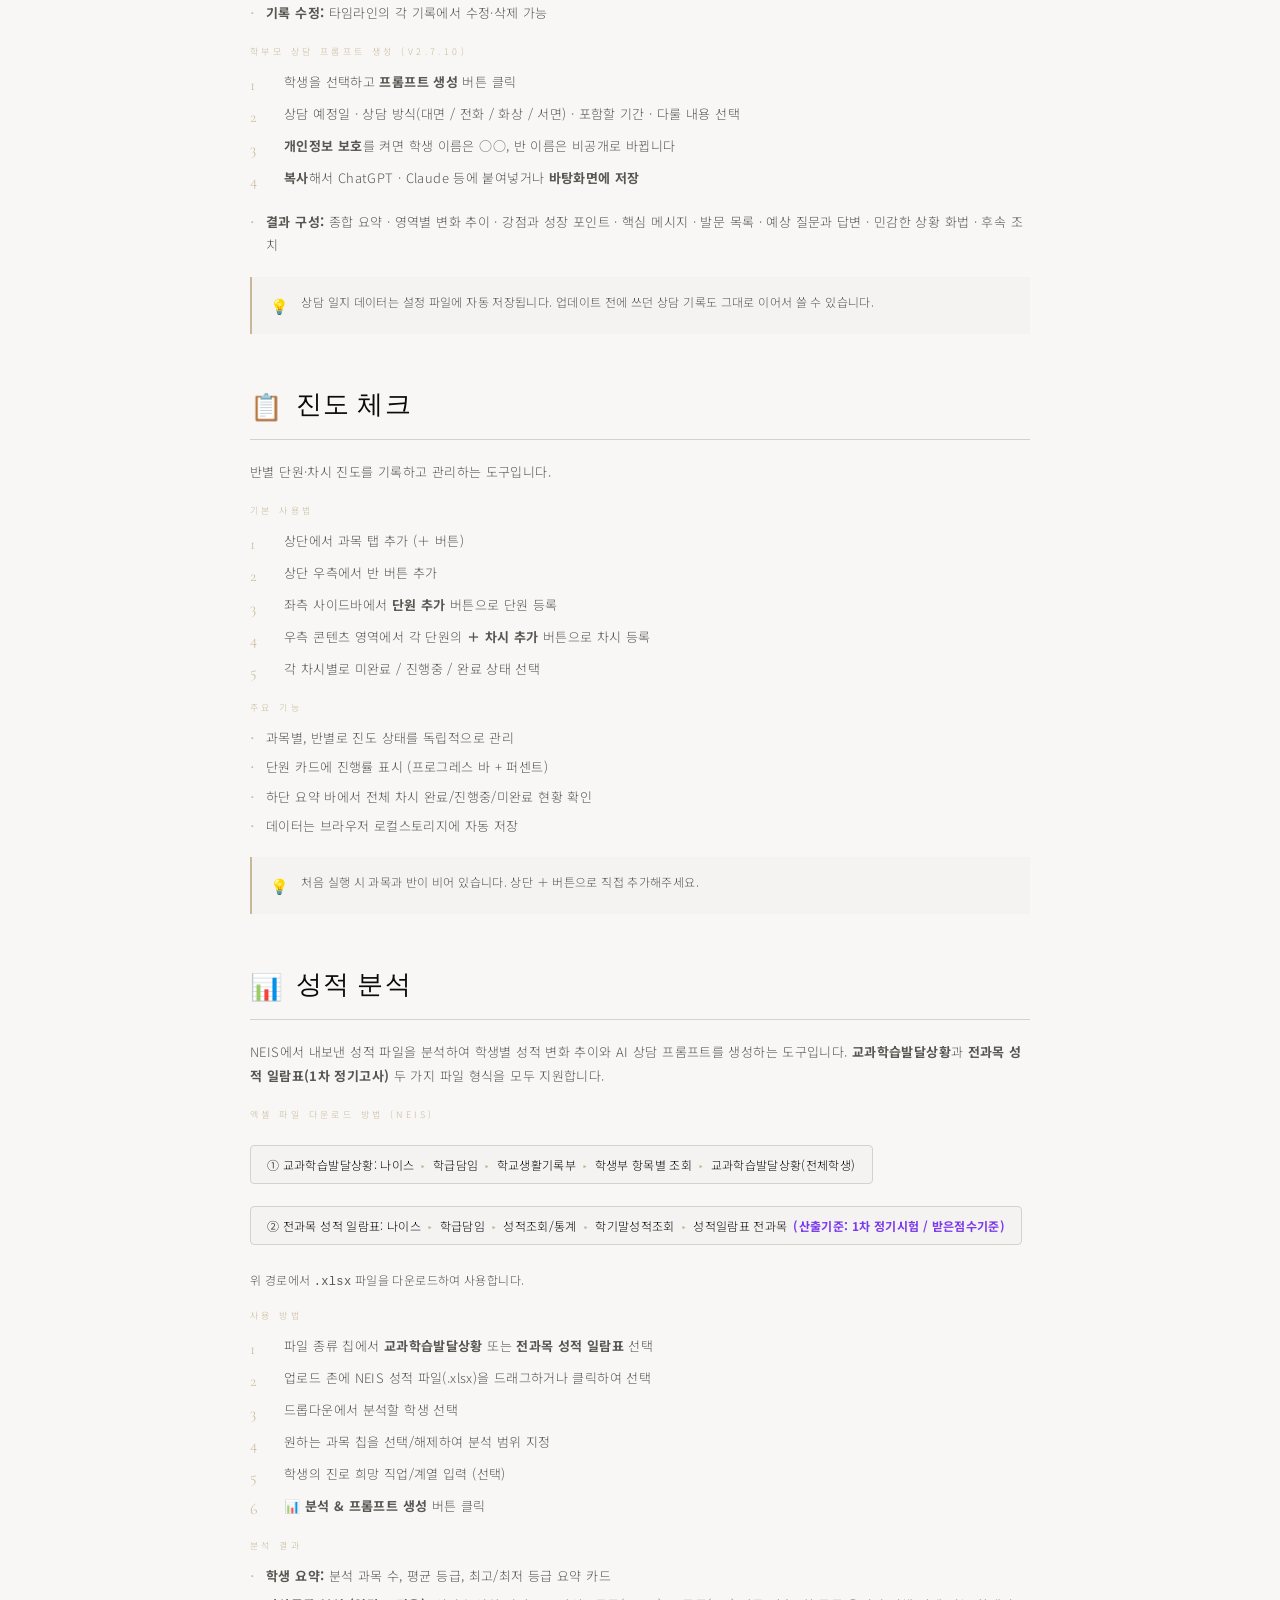
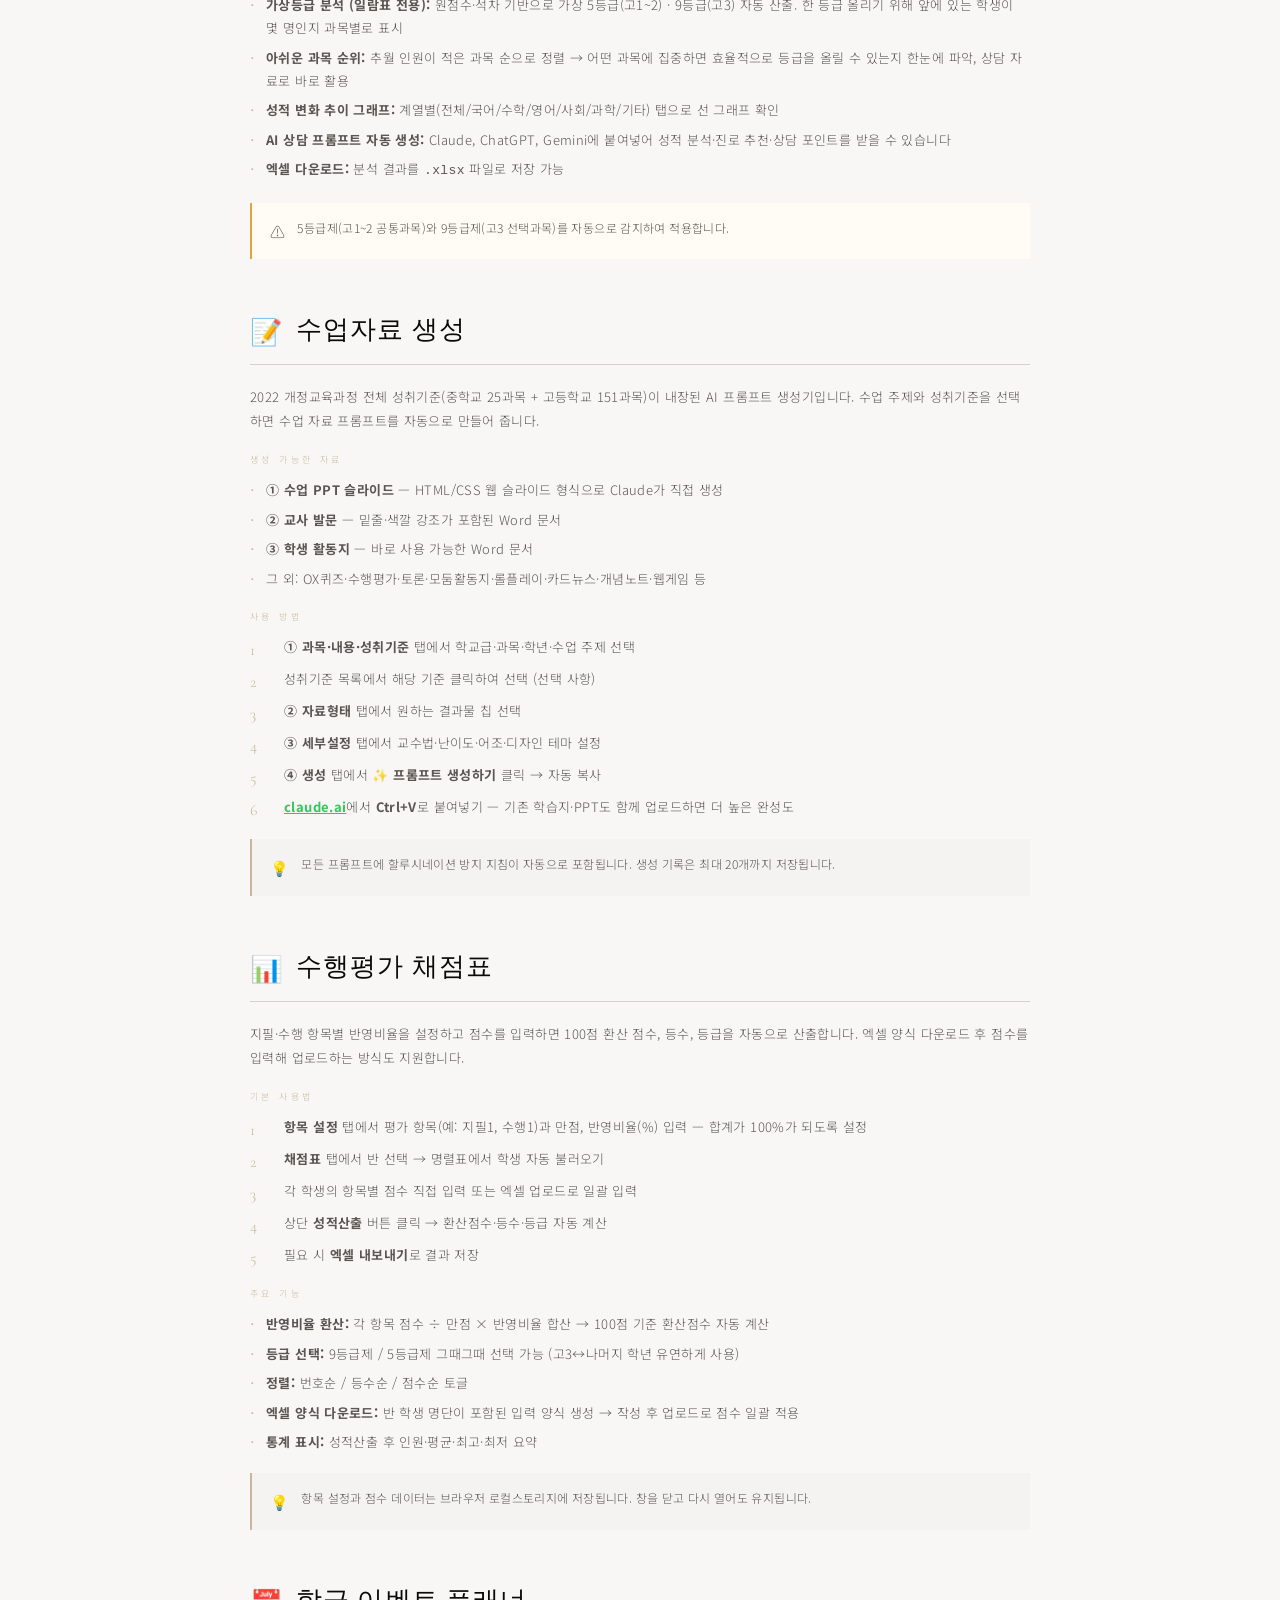
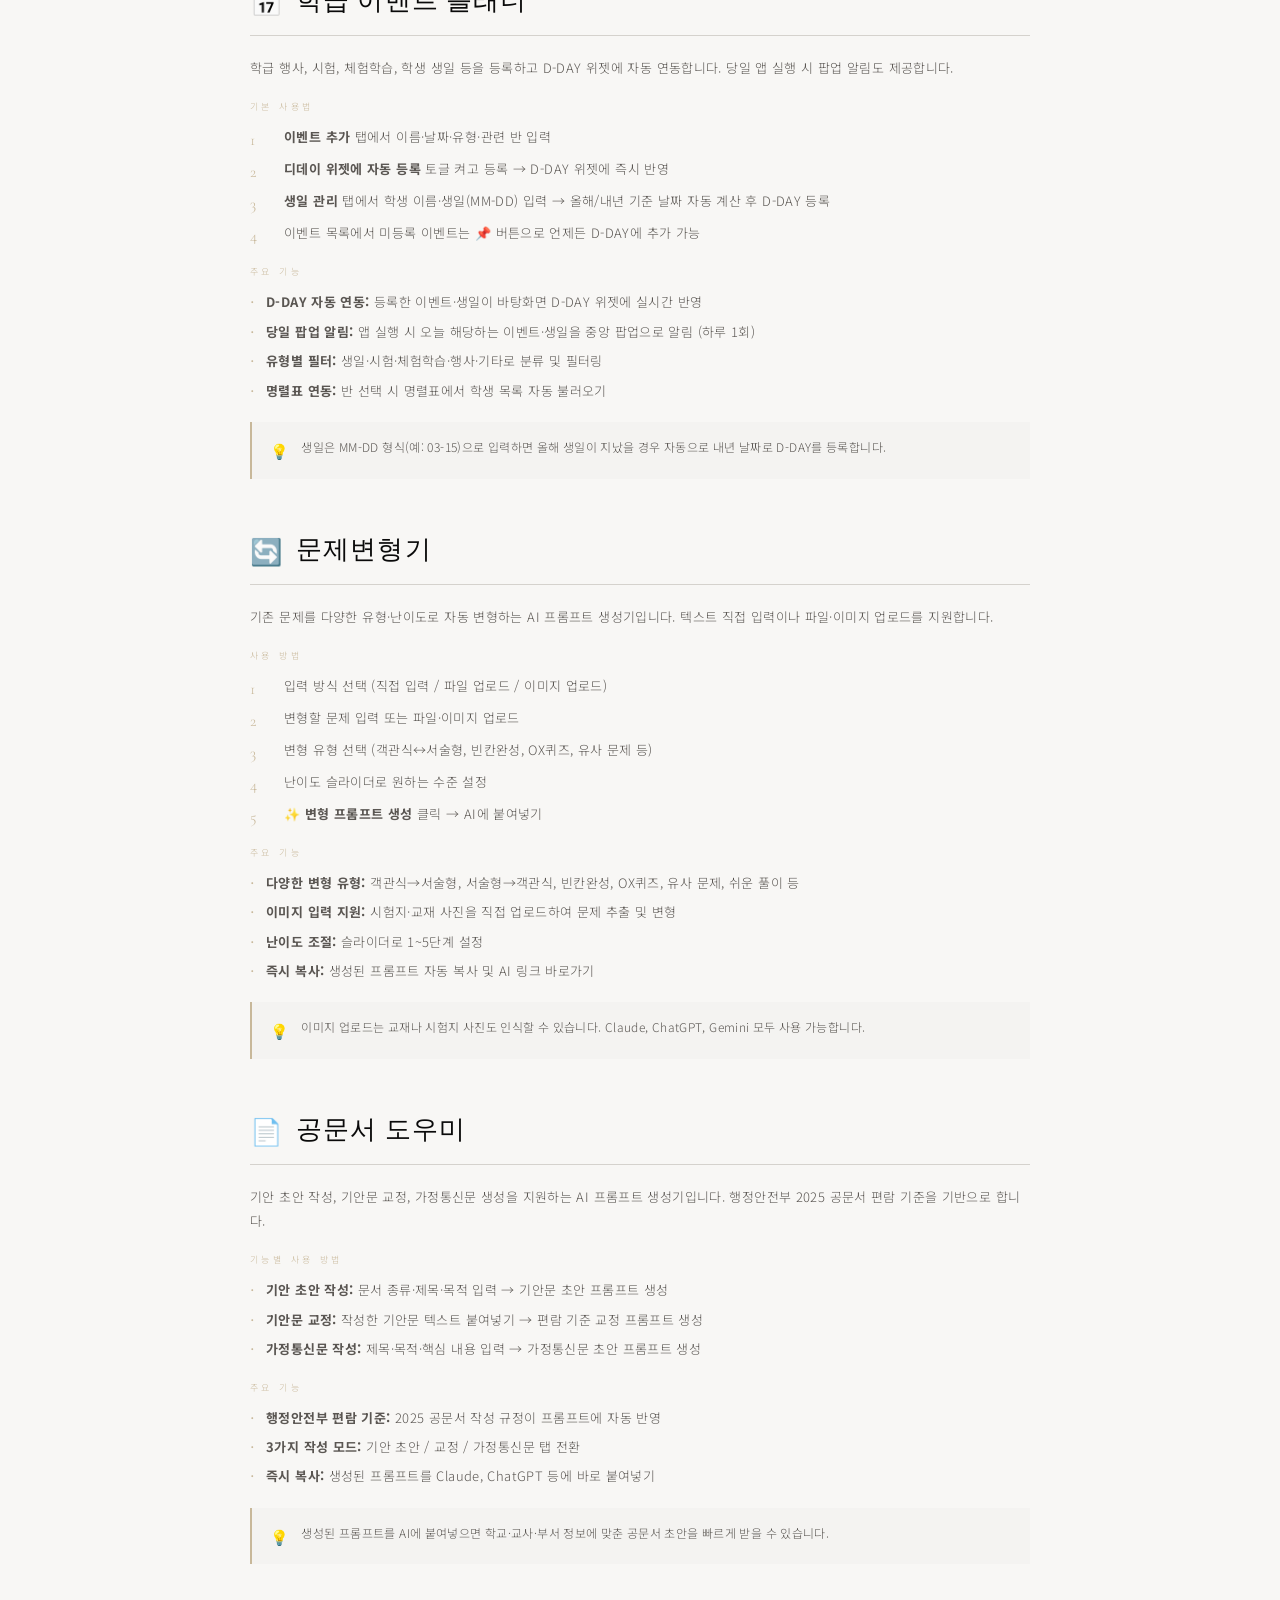
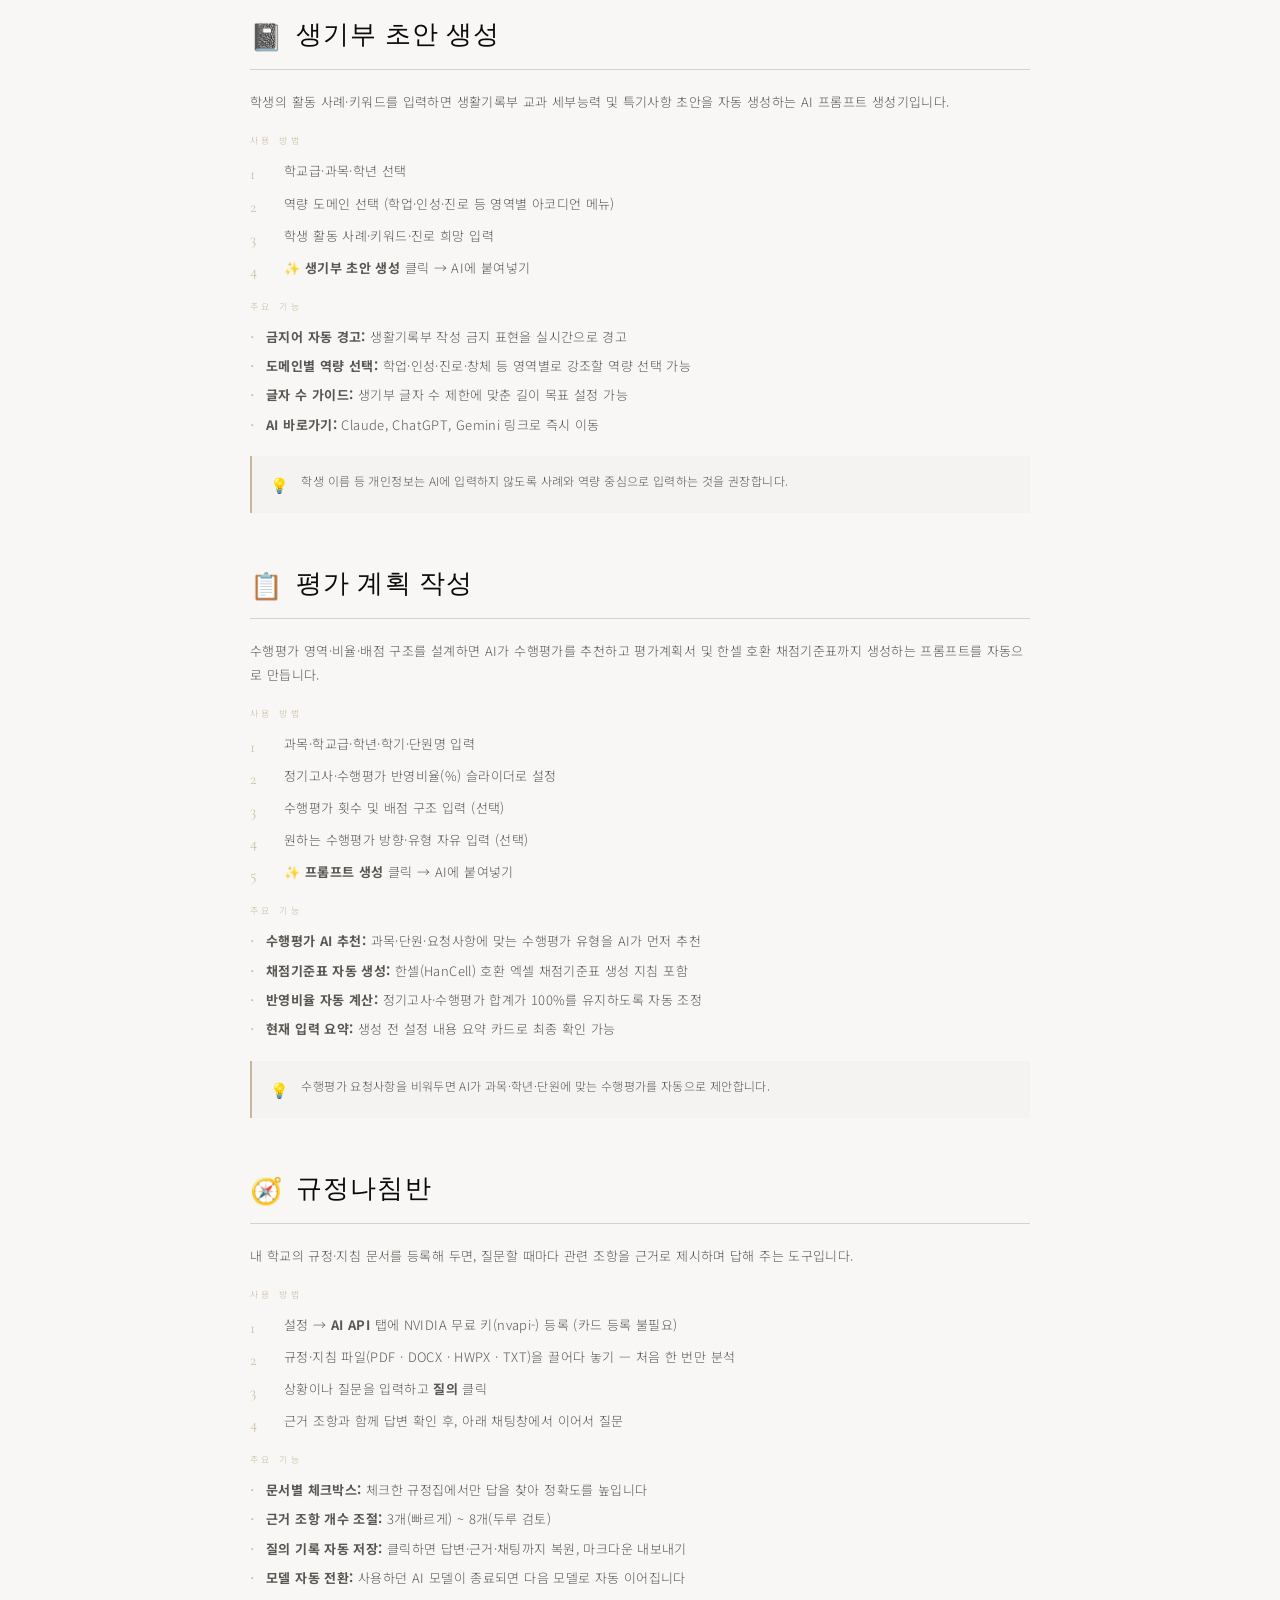
==== commit d880c5cc: "Update index.html" ====
--- a/factory/index.html
+++ b/factory/index.html
@@ -3,7 +3,7 @@
 <head>
 <meta charset="UTF-8">
 <meta name="viewport" content="width=device-width, initial-scale=1.0">
-<title>SsamBoard v2.9.0 — 교사전용 바탕화면 위젯</title>
+<title>SsamBoard v2.9.9 — 교사전용 바탕화면 위젯</title>
 <link rel="icon" type="image/svg+xml" href="data:image/svg+xml,%3Csvg xmlns='http://www.w3.org/2000/svg' viewBox='0 0 64 64'%3E%3Crect width='64' height='64' fill='white'/%3E%3Ctext x='50%25' y='54%25' dominant-baseline='middle' text-anchor='middle' font-family='Georgia,serif' font-size='28' font-weight='700' fill='%230a0a0a'%3EH%3C/text%3E%3C/svg%3E">
 <link rel="preconnect" href="https://fonts.googleapis.com">
 <link href="https://fonts.googleapis.com/css2?family=Cormorant+Garamond:ital,wght@0,300;0,400;0,600;1,300;1,400&family=Noto+Sans+KR:wght@300;400;500;700&display=swap" rel="stylesheet">
@@ -89,11 +89,11 @@
 .wt-tool-desc{font-size:13px;color:var(--g600);line-height:1.85;margin-bottom:20px;}
 .wt-sub{font-size:9px;letter-spacing:.38em;text-transform:uppercase;color:var(--gold);margin-bottom:12px;margin-top:20px;}
 .wt-steps{list-style:none;counter-reset:wt;display:flex;flex-direction:column;gap:8px;margin-bottom:20px;}
-.wt-steps li{counter-increment:wt;display:flex;gap:14px;align-items:flex-start;font-size:13px;color:var(--g600);line-height:1.85;}
-.wt-steps li::before{content:counter(wt);font-family:var(--F);font-size:16px;font-weight:300;color:var(--gold);min-width:20px;flex-shrink:0;margin-top:1px;}
+.wt-steps li{counter-increment:wt;position:relative;padding-left:34px;font-size:13px;color:var(--g600);line-height:1.85;}
+.wt-steps li::before{content:counter(wt);position:absolute;left:0;top:1px;font-family:var(--F);font-size:16px;font-weight:300;color:var(--gold);min-width:20px;}
 .wt-bullets{list-style:none;display:flex;flex-direction:column;gap:6px;margin-bottom:20px;}
-.wt-bullets li{display:flex;gap:10px;font-size:13px;color:var(--g600);line-height:1.8;}
-.wt-bullets li::before{content:"·";color:var(--gold);font-size:18px;line-height:1.4;flex-shrink:0;}
+.wt-bullets li{position:relative;padding-left:16px;font-size:13px;color:var(--g600);line-height:1.8;}
+.wt-bullets li::before{content:"·";position:absolute;left:0;top:0;color:var(--gold);font-size:18px;line-height:1.3;}
 .wt-tip{display:flex;gap:12px;align-items:flex-start;background:var(--g50);border-left:2px solid var(--gold);padding:14px 18px;font-size:12px;color:var(--g600);line-height:1.85;margin-top:16px;}
 .wt-tip-icon{font-size:15px;flex-shrink:0;margin-top:1px;}
 .wt-warn{display:flex;gap:12px;align-items:flex-start;background:#fffbf5;border-left:2px solid #e8a040;padding:14px 18px;font-size:12px;color:var(--g600);line-height:1.85;margin-top:16px;}
@@ -165,13 +165,13 @@
   <div class="hero-grain"></div>
   <div class="hero-ghost">S</div>
   <div class="hero-body">
-    <div class="eyebrow">교사전용 Windows 바탕화면 위젯 · 무료 · v2.9.0</div>
+    <div class="eyebrow">교사전용 Windows 바탕화면 위젯 · 무료 · v2.9.9</div>
     <div class="hero-mark">Ssam&#8209;<em>B</em>oard</div>
     <div class="hero-sub">Desktop Widget App for Teachers</div>
     <div class="hero-desc">
       수업, 급식, 시간표, 날씨, 할 일까지.<br>
       교사에게 필요한 모든 것을 바탕화면 위에 펼쳐두세요.<br>
-      <b style="color:rgba(200,184,154,.9);font-weight:400">v2.9.0 — 교무비서 펫 '번뜩이'가 일정을 먼저 챙기고, 말로 부탁하면 바로 처리하고, 쓸수록 자랍니다.</b>
+      <b style="color:rgba(200,184,154,.9);font-weight:400">v2.9.9 — 컴퓨터를 바꿔도 백업 파일 하나로 자료를 그대로 옮깁니다. 교무비서 펫 '번뜩이'는 일정을 먼저 챙기고, 말로 부탁하면 바로 처리합니다.</b>
     </div>
     <div class="cta-group">
       <a class="cta cta-primary" href="https://github.com/esquire0-cell/deploy/releases/latest" target="_blank">
@@ -247,19 +247,19 @@
   <div class="wid-grid">
     <div class="wid-item"><span class="wid-emoji">🕐</span><div class="wid-info"><div class="wid-name">디지털 시계</div><div class="wid-sub">현재 시각·날짜·요일 표시</div></div></div>
     <div class="wid-item"><span class="wid-emoji">🕰️</span><div class="wid-info"><div class="wid-name">아날로그 시계</div><div class="wid-sub">초침이 있는 아날로그 방식 시계</div></div></div>
-    <div class="wid-item"><span class="wid-emoji">📅</span><div class="wid-info"><div class="wid-name">시간표</div><div class="wid-sub">주간 시간표, 현재 교시 강조</div></div></div>
+    <div class="wid-item"><span class="wid-emoji">📅</span><div class="wid-info"><div class="wid-name">시간표</div><div class="wid-sub">주간 시간표, 현재 교시 강조, 컴시간 연동·↻ 바로 받기</div></div></div>
     <div class="wid-item"><span class="wid-emoji">⏱️</span><div class="wid-info"><div class="wid-name">교시 타이머</div><div class="wid-sub">남은 시간 카운트다운, 주말 휴일 표시</div></div></div>
     <div class="wid-item"><span class="wid-emoji">🍱</span><div class="wid-info"><div class="wid-name">급식</div><div class="wid-sub">NEIS 자동 연동, 날짜 이동</div></div></div>
     <div class="wid-item"><span class="wid-emoji">✅</span><div class="wid-info"><div class="wid-name">할 일</div><div class="wid-sub">중요도·마감일·임박 알림·드래그 순서 변경</div></div></div>
     <div class="wid-item"><span class="wid-emoji">📝</span><div class="wid-info"><div class="wid-name">메모</div><div class="wid-sub">자유 텍스트 자동 저장</div></div></div>
     <div class="wid-item"><span class="wid-emoji">📅</span><div class="wid-info"><div class="wid-name">D-DAY</div><div class="wid-sub">여러 날짜 등록·자동 카운트·드래그 순서 변경</div></div></div>
-    <div class="wid-item"><span class="wid-emoji">🔗</span><div class="wid-info"><div class="wid-name">바로가기</div><div class="wid-sub">URL·파일·폴더 즉시 실행·한글 경로 지원</div></div></div>
+    <div class="wid-item"><span class="wid-emoji">🔗</span><div class="wid-info"><div class="wid-name">바로가기</div><div class="wid-sub">URL·파일·폴더 즉시 실행·끌어다 놓아 등록</div></div></div>
     <div class="wid-item"><span class="wid-emoji">🎲</span><div class="wid-info"><div class="wid-name">수업도구</div><div class="wid-sub">추첨·타이머·사다리·룰렛·QR·소음측정기</div></div></div>
     <div class="wid-item"><span class="wid-emoji">🗂️</span><div class="wid-info"><div class="wid-name">업무도구</div><div class="wid-sub">상담·진도·성적·수행채점·이벤트·수업자료·문제변형·공문서·생기부·평가계획</div></div></div>
-    <div class="wid-item"><span class="wid-emoji">📋</span><div class="wid-info"><div class="wid-name">명렬표</div><div class="wid-sub">반별 출결 체크·메모·지각/조퇴/결과 교시 기록</div></div></div>
+    <div class="wid-item"><span class="wid-emoji">📋</span><div class="wid-info"><div class="wid-name">명렬표</div><div class="wid-sub">출결·메모·교시 기록, 하루 여러 출결, 월별 내보내기</div></div></div>
     <div class="wid-item"><span class="wid-emoji">📅</span><div class="wid-info"><div class="wid-name">학사일정</div><div class="wid-sub">월간 달력 + NEIS 연동</div></div></div>
     <div class="wid-item"><span class="wid-emoji">🌤️</span><div class="wid-info"><div class="wid-name">날씨</div><div class="wid-sub">API 키 불필요, 30분 갱신</div></div></div>
-    <div class="wid-item"><span class="wid-emoji">📊</span><div class="wid-info"><div class="wid-name">학급통계</div><div class="wid-sub">월별 출결 현황·교시까지 담은 엑셀 내보내기</div></div></div>
+    <div class="wid-item"><span class="wid-emoji">📊</span><div class="wid-info"><div class="wid-name">학급통계</div><div class="wid-sub">월별 출결 현황·개인별 출결 현황·교시까지 담은 엑셀</div></div></div>
     <div class="wid-item"><span class="wid-emoji">📌</span><div class="wid-info"><div class="wid-name">포스트잇</div><div class="wid-sub">5색상, 자동 저장</div></div></div>
     <div class="wid-item"><span class="wid-emoji">🔔</span><div class="wid-info"><div class="wid-name">커스텀 알림</div><div class="wid-sub">시간·메시지 등록 팝업</div></div></div>
     <div class="wid-item"><span class="wid-emoji">✨</span><div class="wid-info"><div class="wid-name">명패</div><div class="wid-sub">무지개·반짝임·웨이브·글로우·파이어</div></div></div>
@@ -298,7 +298,7 @@
       <div class="ht-snum">Step 04</div>
       <span class="ht-sicon">🎉</span>
       <div class="ht-sname">바탕화면에서 시작!</div>
-      <div class="ht-sdesc">설치가 완료되면 H-Factory가 바탕화면 위에 바로 실행됩니다. 이후 업데이트는 앱에서 자동으로 알려줍니다.</div>
+      <div class="ht-sdesc">설치가 완료되면 쌤보드가 바탕화면 위에 바로 실행됩니다. 다음부터는 <b>바탕화면의 쌤보드 아이콘</b>으로 실행하세요(설치 파일을 다시 누르면 매번 설치 화면이 지나갑니다). 이후 업데이트는 앱에서 자동으로 알려줍니다.</div>
     </div>
   </div>
   <div class="ht-warn">
@@ -317,11 +317,117 @@
   </div>
 </section>
 
+<!-- ── WHAT'S NEW GUIDE (v2.9.1 ~ v2.9.9) ── -->
+<section class="wt-section">
+  <div class="wt-head">
+    <div class="wt-label">What's New · v2.9.1 – v2.9.9</div>
+    <div class="wt-title">새 기능 <em>사용법</em></div>
+  </div>
+  <div class="wt-body">
+    <p class="wt-intro">v2.9.9에서는 자료를 백업 파일로 옮기는 기능이 생겼습니다. 그 사이 출결을 하루에 여러 개 기록하고 학생별로 모아 볼 수 있게 되었고, 바로가기는 끌어다 놓아 등록합니다. 컴시간 시간표는 바로 다시 받을 수 있고, 쌤보드가 늦게 뜨던 문제도 고쳤습니다.</p>
+
+    <!-- 자료 백업 -->
+    <div class="wt-tool">
+      <div class="wt-tool-header">
+        <span class="wt-tool-icon">💾</span>
+        <div class="wt-tool-name">자료 백업 · 불러오기 <span style="font-size:.75em;opacity:.6">v2.9.9</span></div>
+      </div>
+      <p class="wt-tool-desc">쌤보드 자료는 컴퓨터 안에만 저장됩니다. 컴퓨터를 새것으로 바꾸거나 윈도우를 다시 설치하면 처음 상태로 시작하니, 그 전에 백업 파일을 만들어 두세요.</p>
+      <div class="wt-sub">이럴 때 쓰세요</div>
+      <ul class="wt-bullets">
+        <li>컴퓨터를 새것으로 바꿀 때</li>
+        <li>윈도우를 다시 설치하거나 컴퓨터를 초기화하기 전에</li>
+        <li>그동안 쓴 자료를 따로 보관해 두고 싶을 때</li>
+      </ul>
+      <div class="wt-sub">옮기는 방법</div>
+      <ol class="wt-steps">
+        <li>옛 컴퓨터에서 <b>설정 › 백업</b> 탭 → <b>백업 파일 만들기</b>. 할 일·메모·일정·시간표·명렬표·출결·상담·채점·규정 문서 등이 파일 하나로 저장됩니다</li>
+        <li>그 파일을 USB 등으로 새 컴퓨터에 옮깁니다</li>
+        <li>새 컴퓨터에 쌤보드를 설치하고 <b>설정 › 백업</b> 탭 → <b>백업 파일 불러오기</b>로 파일을 고릅니다</li>
+        <li>쌤보드가 다시 시작되면 예전 자료가 그대로 보입니다</li>
+      </ol>
+      <ul class="wt-bullets">
+        <li>불러오기 전 자료는 만일을 위해 따로 저장해 둡니다</li>
+        <li>구글 연동(캘린더·휴대폰)은 백업에 담기지 않습니다. 새 컴퓨터에서 <b>설정 › 휴대폰 연동</b>으로 다시 연결해 주세요. 같은 계정이면 쓰던 '쌤보드' 캘린더를 이어 씁니다</li>
+        <li>백업 파일에는 학생 개인정보가 들어 있습니다. USB나 개인 저장 공간에만 두고, 옮긴 뒤에는 지워 주세요</li>
+      </ul>
+    </div>
+
+    <!-- 출결 -->
+    <div class="wt-tool">
+      <div class="wt-tool-header">
+        <span class="wt-tool-icon">📋</span>
+        <div class="wt-tool-name">출결 여러 개 기록 · 개인별 출결 현황 <span style="font-size:.75em;opacity:.6">v2.9.3 · v2.9.6</span></div>
+      </div>
+      <div class="wt-sub">하루에 출결을 여러 개 (v2.9.6)</div>
+      <ul class="wt-bullets">
+        <li>지각했다가 조퇴한 학생처럼 하루에 출결이 둘 이상이면, 학생을 누르고 <b>지각·조퇴·결과 버튼을 함께 켜면</b> 됩니다</li>
+        <li>켠 출결마다 교시를 고르는 줄이 따로 나옵니다 (예: 지각은 1교시까지, 조퇴는 6교시부터)</li>
+        <li>켜진 버튼을 다시 누르면 그 출결만 꺼지고, 결석은 하루 전체라서 누르면 다른 출결은 꺼집니다</li>
+        <li>통계에서는 지각 1·조퇴 1로 각각 세고, 개인별 출결 현황과 엑셀에는 나이스처럼 출결마다 한 줄씩 나옵니다</li>
+        <li>펫에게 지각한 학생을 "조퇴 처리해줘"라고 하면 지각은 그대로 두고 조퇴를 더합니다. 휴대폰에서도 함께 고를 수 있습니다</li>
+      </ul>
+      <div class="wt-sub">개인별 출결 현황 (v2.9.3)</div>
+      <ul class="wt-bullets">
+        <li><b>학급통계</b>에서 학생을 누르면 나이스 화면처럼 성명·출결일자·출결구분·결시교시·사유를 표로 보여 줍니다</li>
+        <li>위쪽 <b>[월별]·[일별]</b> 버튼으로 기간을 고르고, ◀ ▶로 한 달·하루씩 넘겨 봅니다</li>
+      </ul>
+      <div class="wt-sub">명렬표 월별 내보내기 (v2.9.3)</div>
+      <ul class="wt-bullets">
+        <li>명렬표 위쪽 <b>[월별 내보내기]</b>를 누르고 달을 고르면 그 달의 출결·메모와 학생별 합계(결석·지각·조퇴·결과·메모 건수)가 엑셀로 저장됩니다</li>
+        <li>전체 날짜를 내보내는 기존 버튼은 <b>[일별 내보내기]</b>로 이름이 바뀌었습니다</li>
+      </ul>
+    </div>
+
+    <!-- 바로가기 -->
+    <div class="wt-tool">
+      <div class="wt-tool-header">
+        <span class="wt-tool-icon">🔗</span>
+        <div class="wt-tool-name">바로가기 끌어다 놓기 <span style="font-size:.75em;opacity:.6">v2.9.1</span></div>
+      </div>
+      <ul class="wt-bullets">
+        <li>바탕화면이나 탐색기에서 폴더·파일·프로그램을 <b>바로가기 위젯 위로 끌어다 놓으면</b> 바로 등록됩니다. 여러 개를 한꺼번에 놓아도 됩니다</li>
+        <li>인터넷 바로가기는 사이트 주소로 등록되고, 폴더·프로그램은 윈도우 아이콘이 함께 보입니다</li>
+        <li>이름을 바꾸거나 지우는 것은 <b>설정 › 바로가기</b>에서 합니다</li>
+      </ul>
+    </div>
+
+    <!-- 컴시간 -->
+    <div class="wt-tool">
+      <div class="wt-tool-header">
+        <span class="wt-tool-icon">📅</span>
+        <div class="wt-tool-name">컴시간 시간표 바로 받기 <span style="font-size:.75em;opacity:.6">v2.9.5 · v2.9.8</span></div>
+      </div>
+      <ul class="wt-bullets">
+        <li>시간표 위젯의 주 이동 막대 오른쪽 <b>↻ 버튼</b>을 누르면 컴시간알리미에서 바로 다시 받습니다. 마우스를 올리면 마지막으로 받은 시각이 보입니다</li>
+        <li>10분마다 자동으로 다시 받고, 위젯을 다시 볼 때나 설정을 저장할 때도 새로 받습니다</li>
+        <li>컴시간에 연결하지 못하면 ↻ 버튼이 <b>주황색</b>으로 바뀌어 저장해 둔 시간표임을 알려 줍니다</li>
+        <li>휴대폰은 PC가 받아 둔 시간표를 보여 줍니다. 휴대폰을 새로고침하기 전에 PC에서 ↻를 눌러 주세요</li>
+        <li>v2.9.8: 11월 초 컴시간알리미 사이트가 바뀌어 시간표를 받지 못하던 문제를 고쳤습니다</li>
+      </ul>
+    </div>
+
+    <!-- 그 밖에 -->
+    <div class="wt-tool">
+      <div class="wt-tool-header">
+        <span class="wt-tool-icon">🔧</span>
+        <div class="wt-tool-name">그 밖에 바뀐 점</div>
+      </div>
+      <ul class="wt-bullets">
+        <li><b>빠른 실행 (v2.9.4):</b> 실행하거나 업무도구를 열 때 늦게 뜨던 문제를 고쳤습니다. 글꼴·아이콘을 쌤보드 안에 넣어 학교망이 느려도 바로 뜨고, 인터넷이 끊겨도 그대로 보입니다</li>
+        <li><b>세로 모니터 (v2.9.7):</b> 컴퓨터를 다시 켜면 위젯 판이 화면 절반만 쓰던 문제를 고쳤습니다. 판 크기는 편집 모드에서 정할 때만 저장되고, 화면 가득 쓰면 모니터를 돌려도 전체를 따라갑니다. 판 손잡이도 마우스를 정확히 따라옵니다</li>
+        <li><b>날짜 칸 (v2.9.8):</b> 날짜를 키보드로 이어 치면 연도가 6자리까지 들어가던 문제를 고쳤습니다. 이제 4자리를 치면 바로 월로 넘어갑니다 (D-DAY·할 일·상담 일지·이벤트 플래너·휴대폰)</li>
+      </ul>
+    </div>
+
+  </div>
+</section>
+
 <!-- ── WHAT'S NEW GUIDE (v2.9.0) ── -->
 <section class="wt-section">
   <div class="wt-head">
     <div class="wt-label">What's New · v2.9.0</div>
-    <div class="wt-title">새 기능 <em>사용법</em></div>
+    <div class="wt-title">교무비서 펫 · 출결 교시 <em>사용법</em></div>
   </div>
   <div class="wt-body">
     <p class="wt-intro">v2.9.0에서는 교무비서 펫 '번뜩이'가 새로 생겼고, 명렬표 출결을 교시 단위로 기록할 수 있게 되었습니다. 일부 업무도구의 AI 모델도 새로 바꿨습니다.</p>
@@ -793,6 +899,9 @@
     <div class="dl-note">
       Windows 전용 앱입니다 · macOS는 지원하지 않습니다<br>
       <b>자동 업데이트</b> 지원 — 새 버전이 나오면 앱에서 바로 알려드립니다<br>
+      <b>v2.9.9</b> — 자료 백업·불러오기(컴퓨터를 바꿀 때) · <b>v2.9.8</b> — 컴시간 사이트 변경 대응 · 날짜 칸 연도 입력 수정<br>
+      <b>v2.9.7</b> — 세로 모니터 판 크기 수정 · <b>v2.9.6</b> — 하루 여러 출결 기록 · <b>v2.9.5</b> — 컴시간 ↻ 바로 받기 · <b>v2.9.4</b> — 빠른 실행<br>
+      <b>v2.9.3</b> — 개인별 출결 현황 · 명렬표 월별 내보내기 · <b>v2.9.1</b> — 바로가기 끌어다 놓기<br>
       <b>v2.9.0</b> — 교무비서 펫(말로 출결·일정·할 일 처리, 먼저 챙기는 알림, 펫 성장) · AI 대화창 · 명렬표 지각·조퇴·결과 교시 기록과 엑셀 상세 · 휴대폰 출결 교시 · 문제변형기 사진 인식 복구<br>
       <b>v2.8.0</b> — 휴대폰 연동 · 구글 캘린더 자동 동기화 · 테마 가독성 개선 · <b>v2.7.14</b> — 시간표 지난 주·다음 주 넘겨보기 · <b>v2.7.13</b> — 컴시간알리미 시간표 자동 연동
     </div>
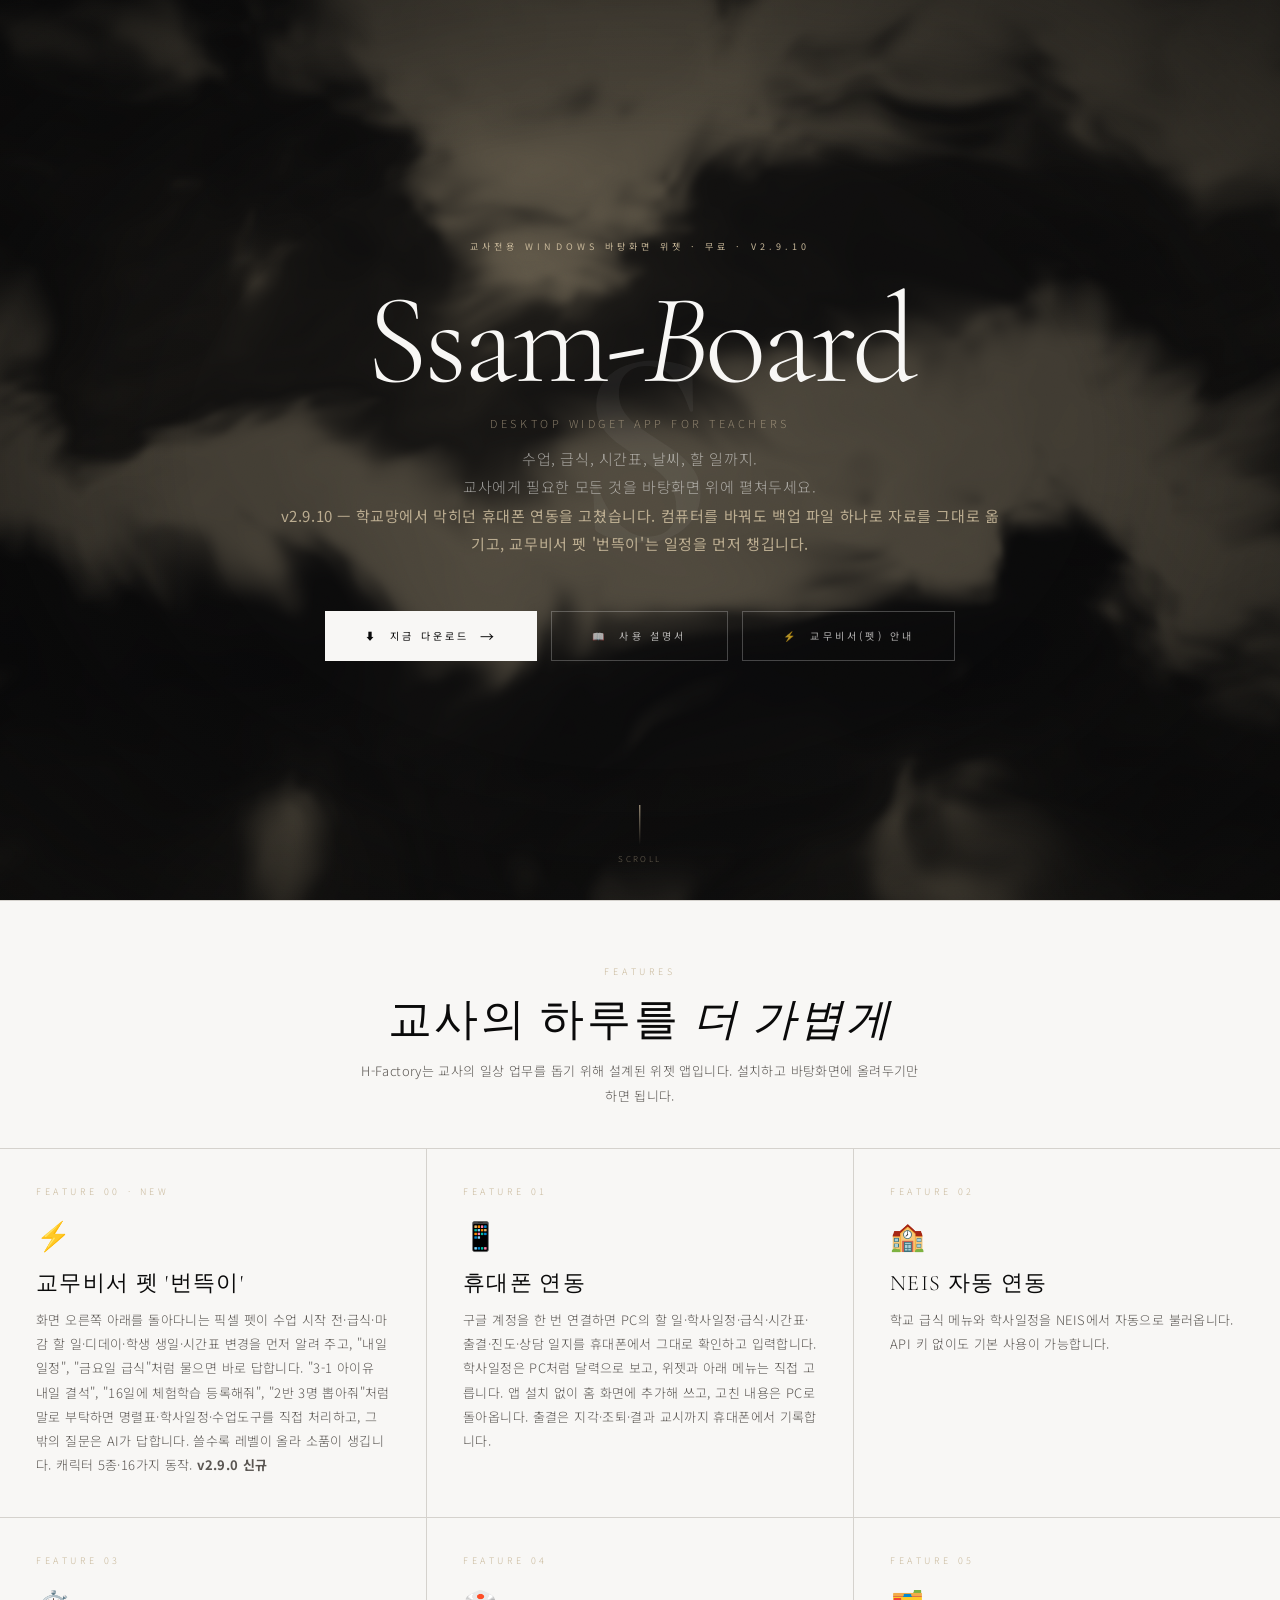
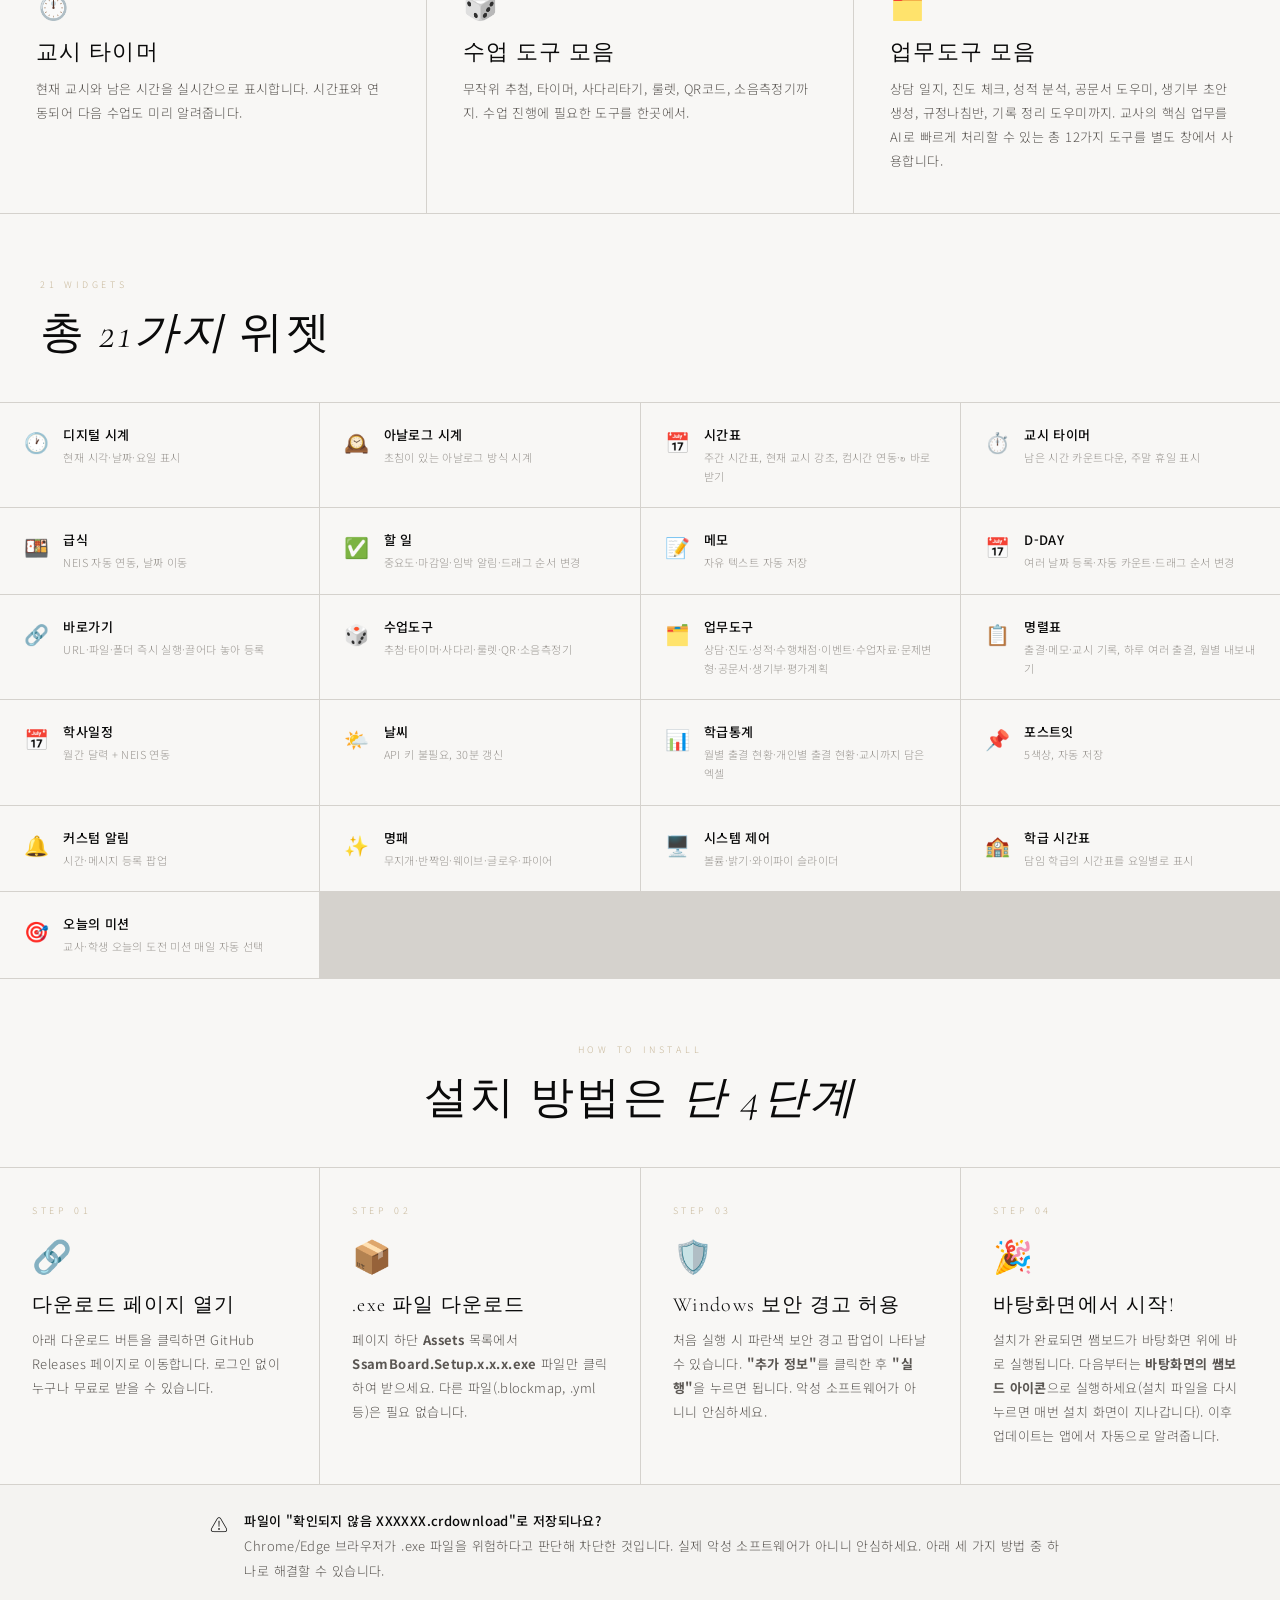
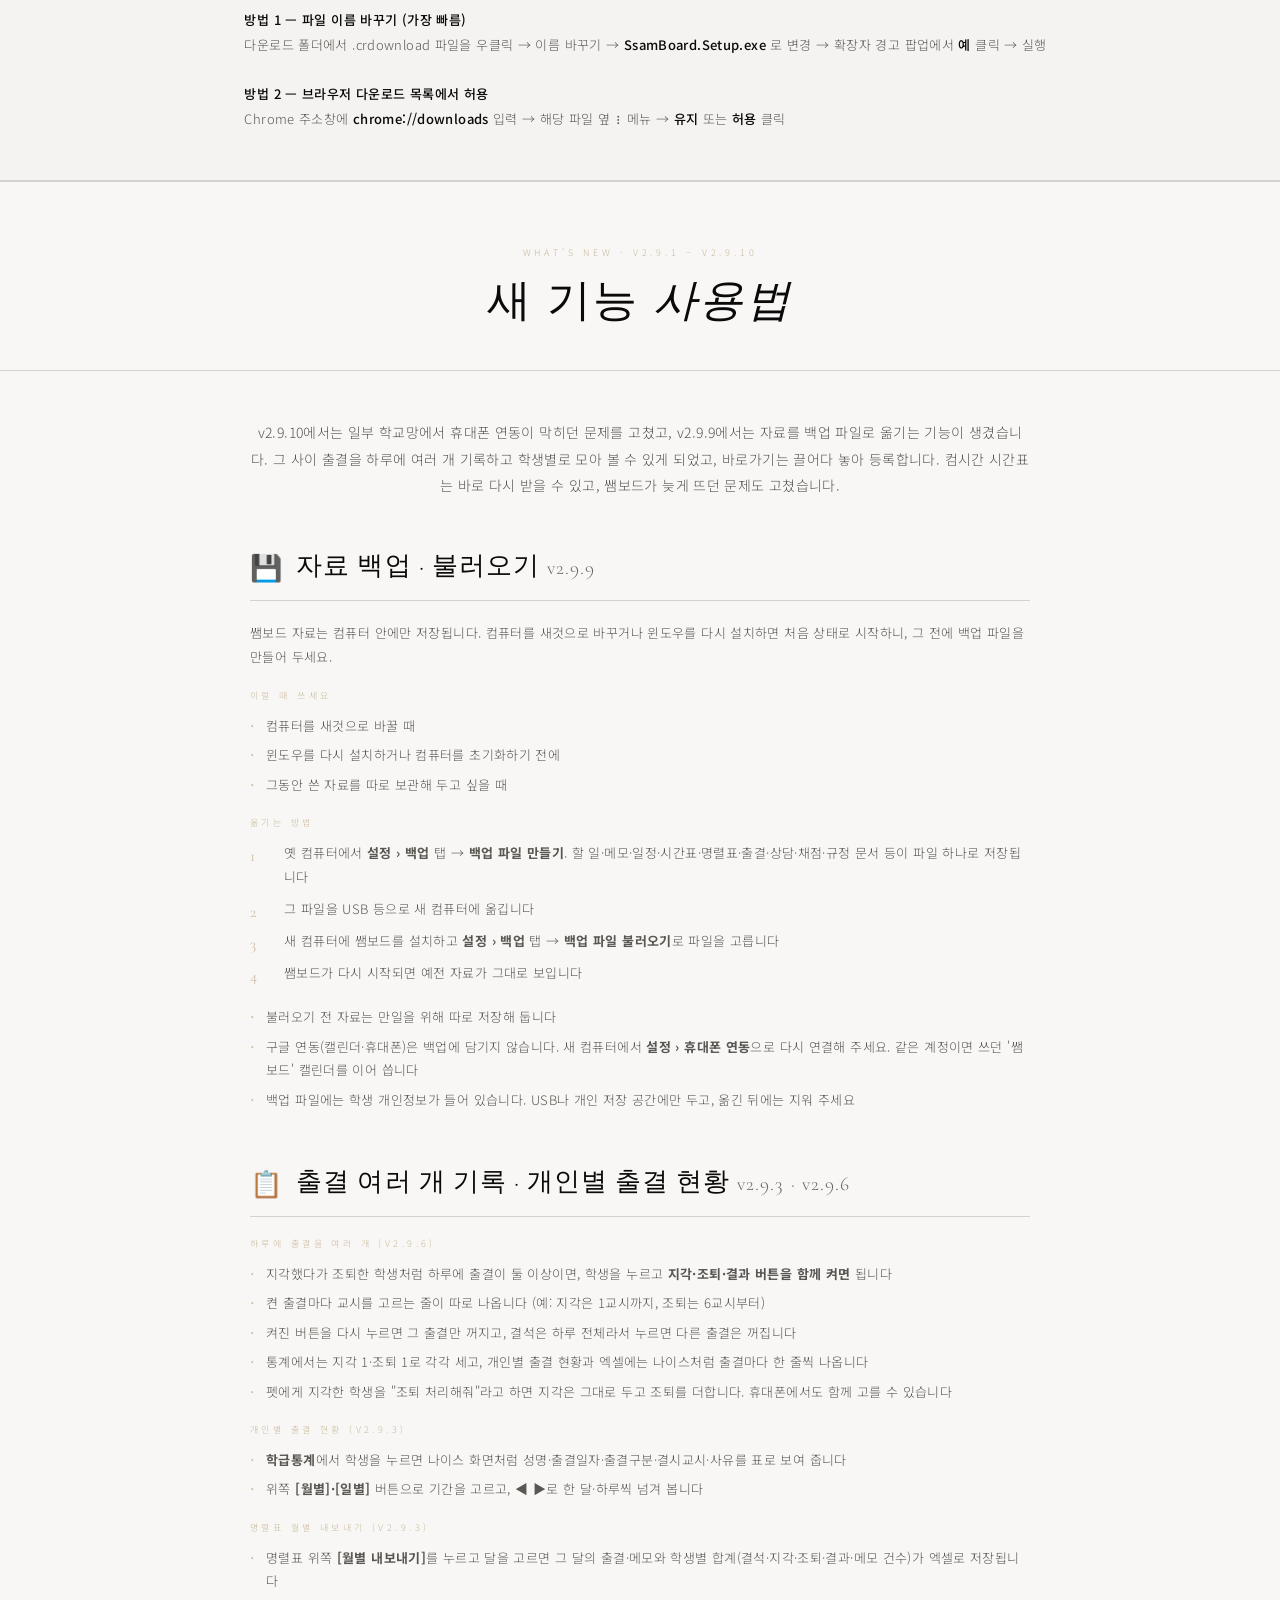
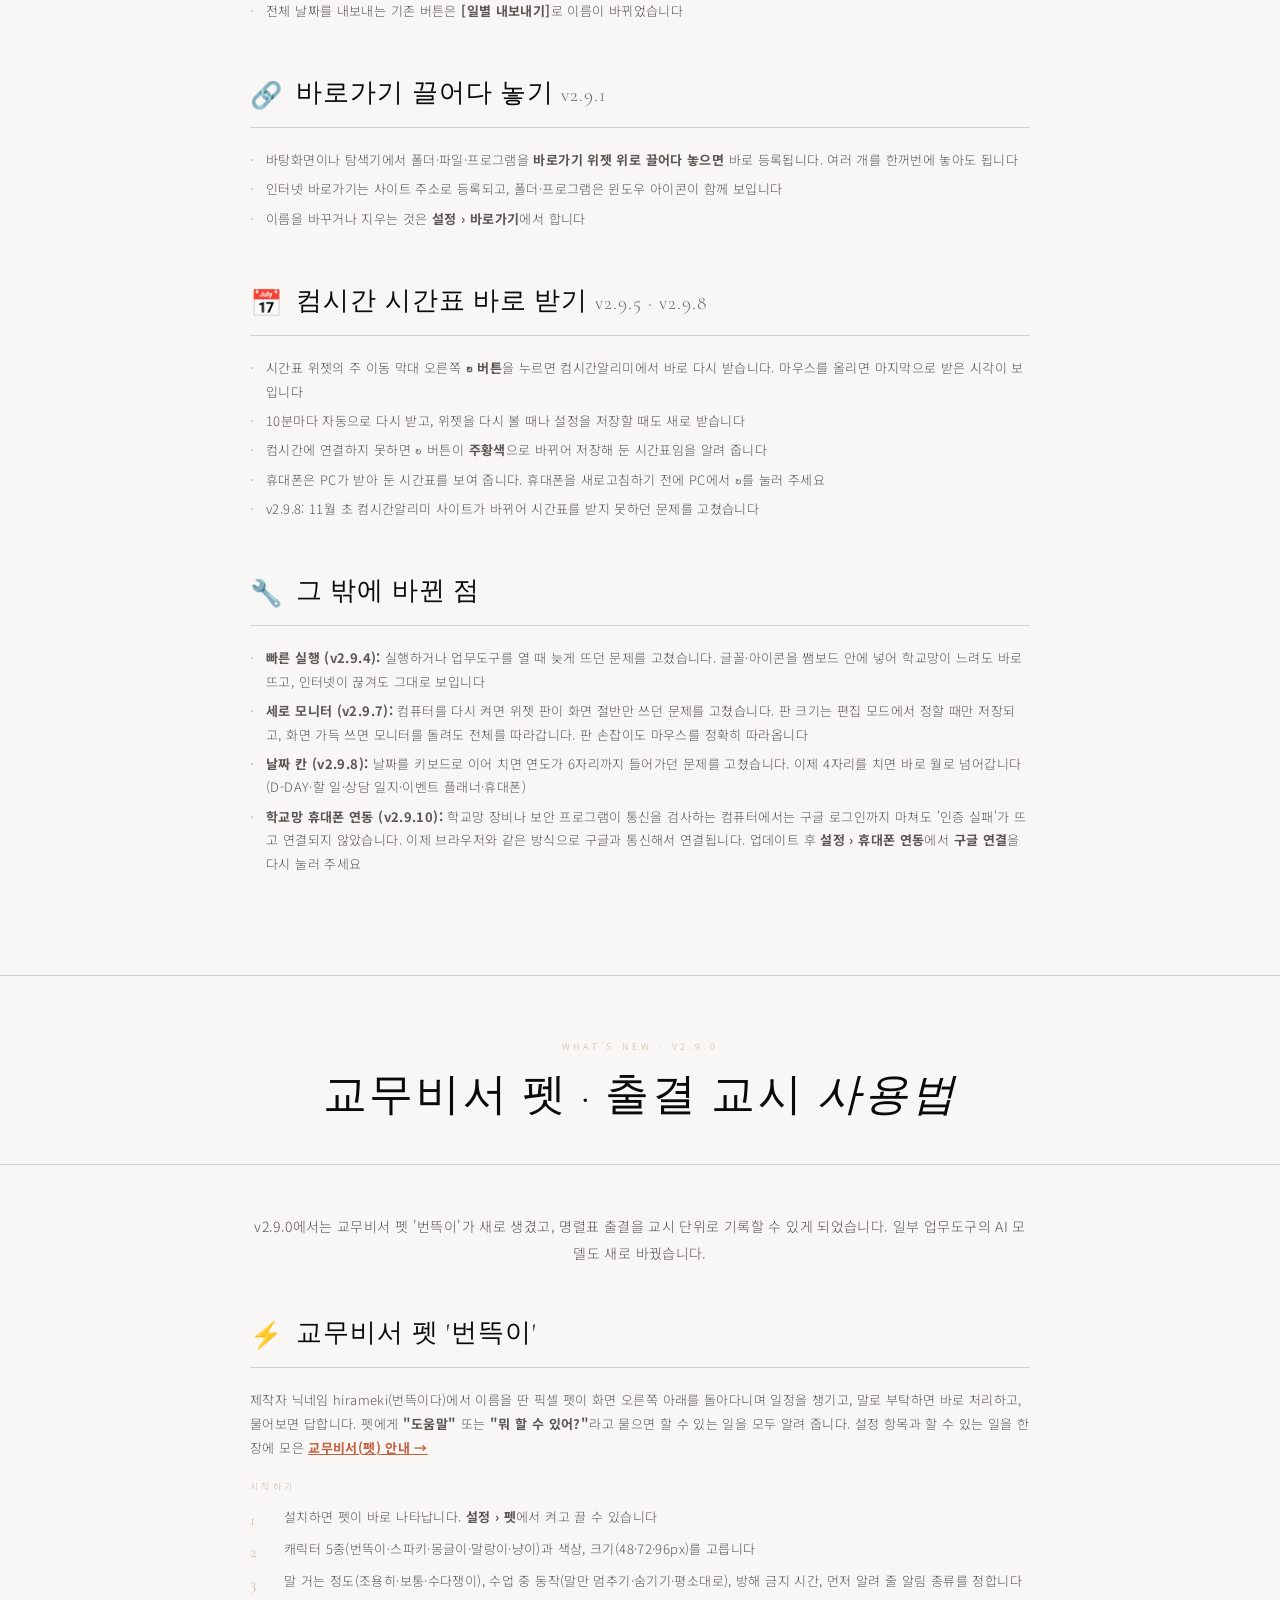
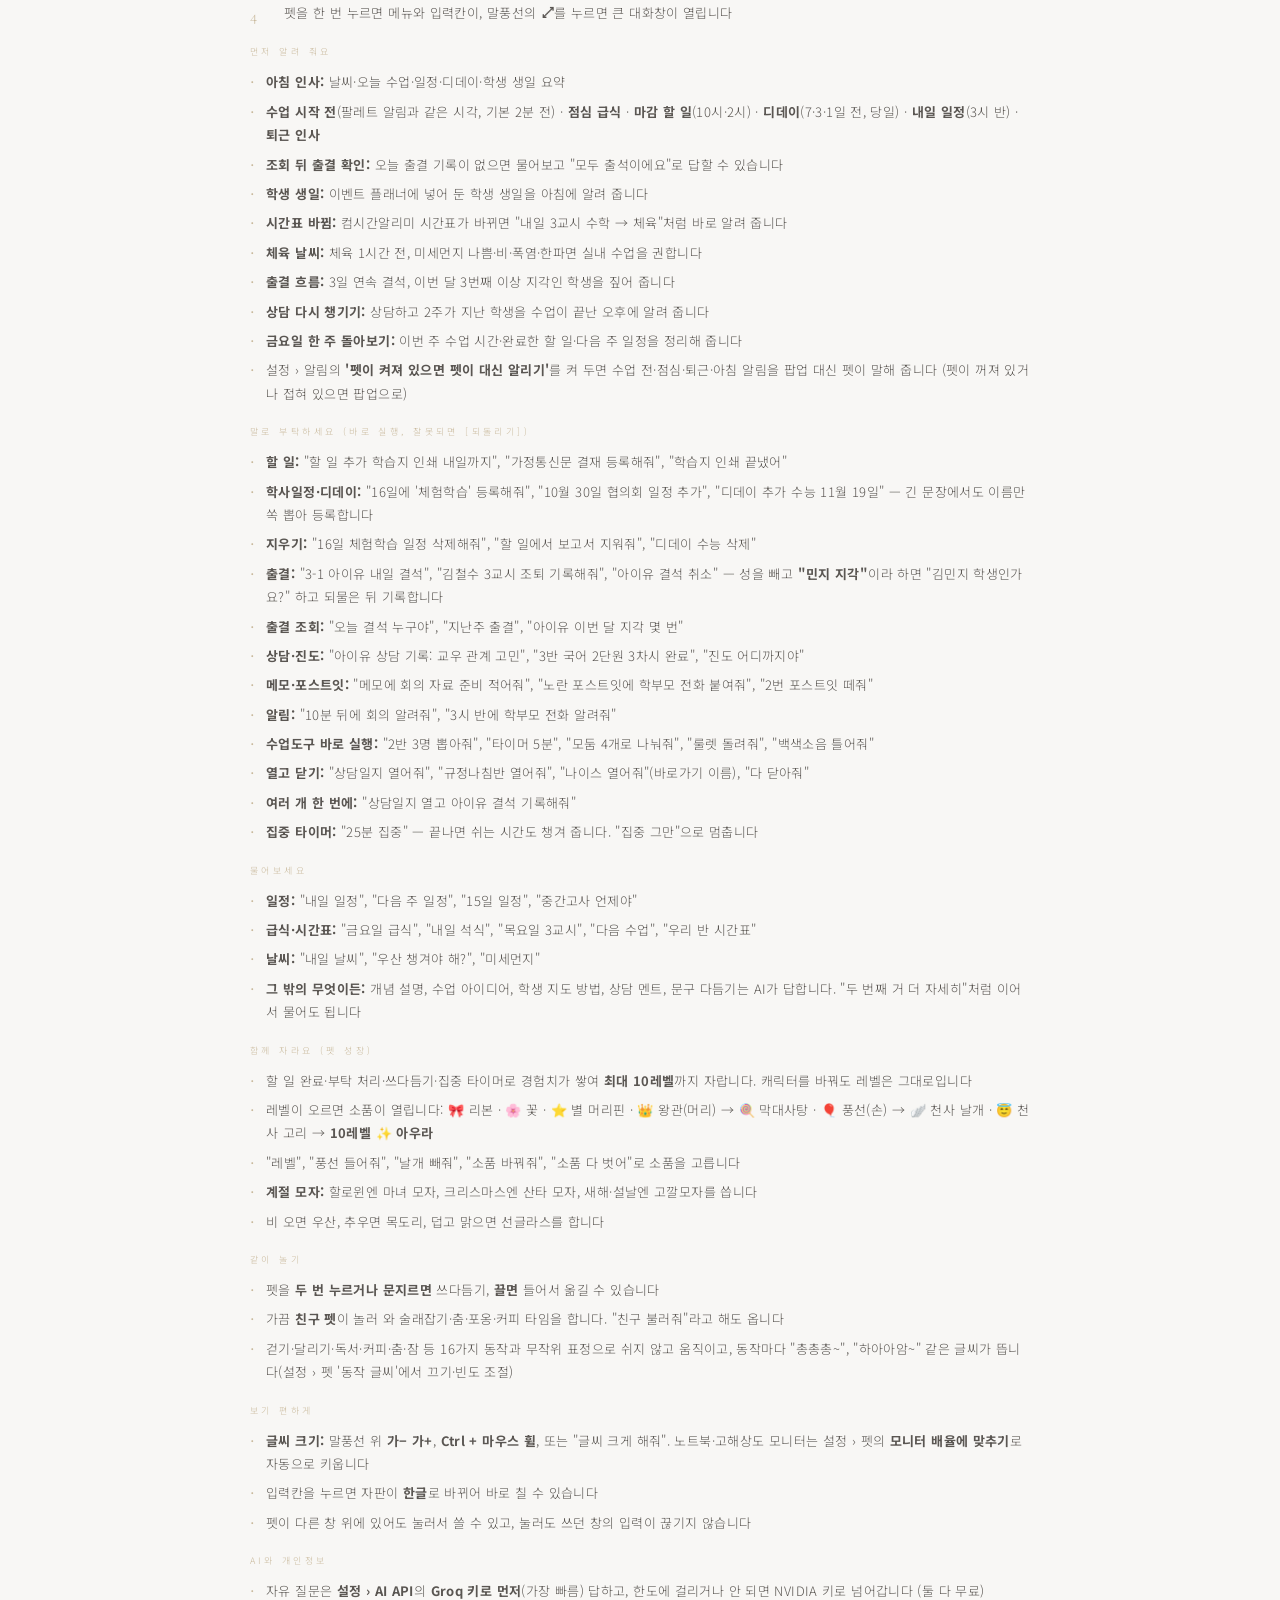
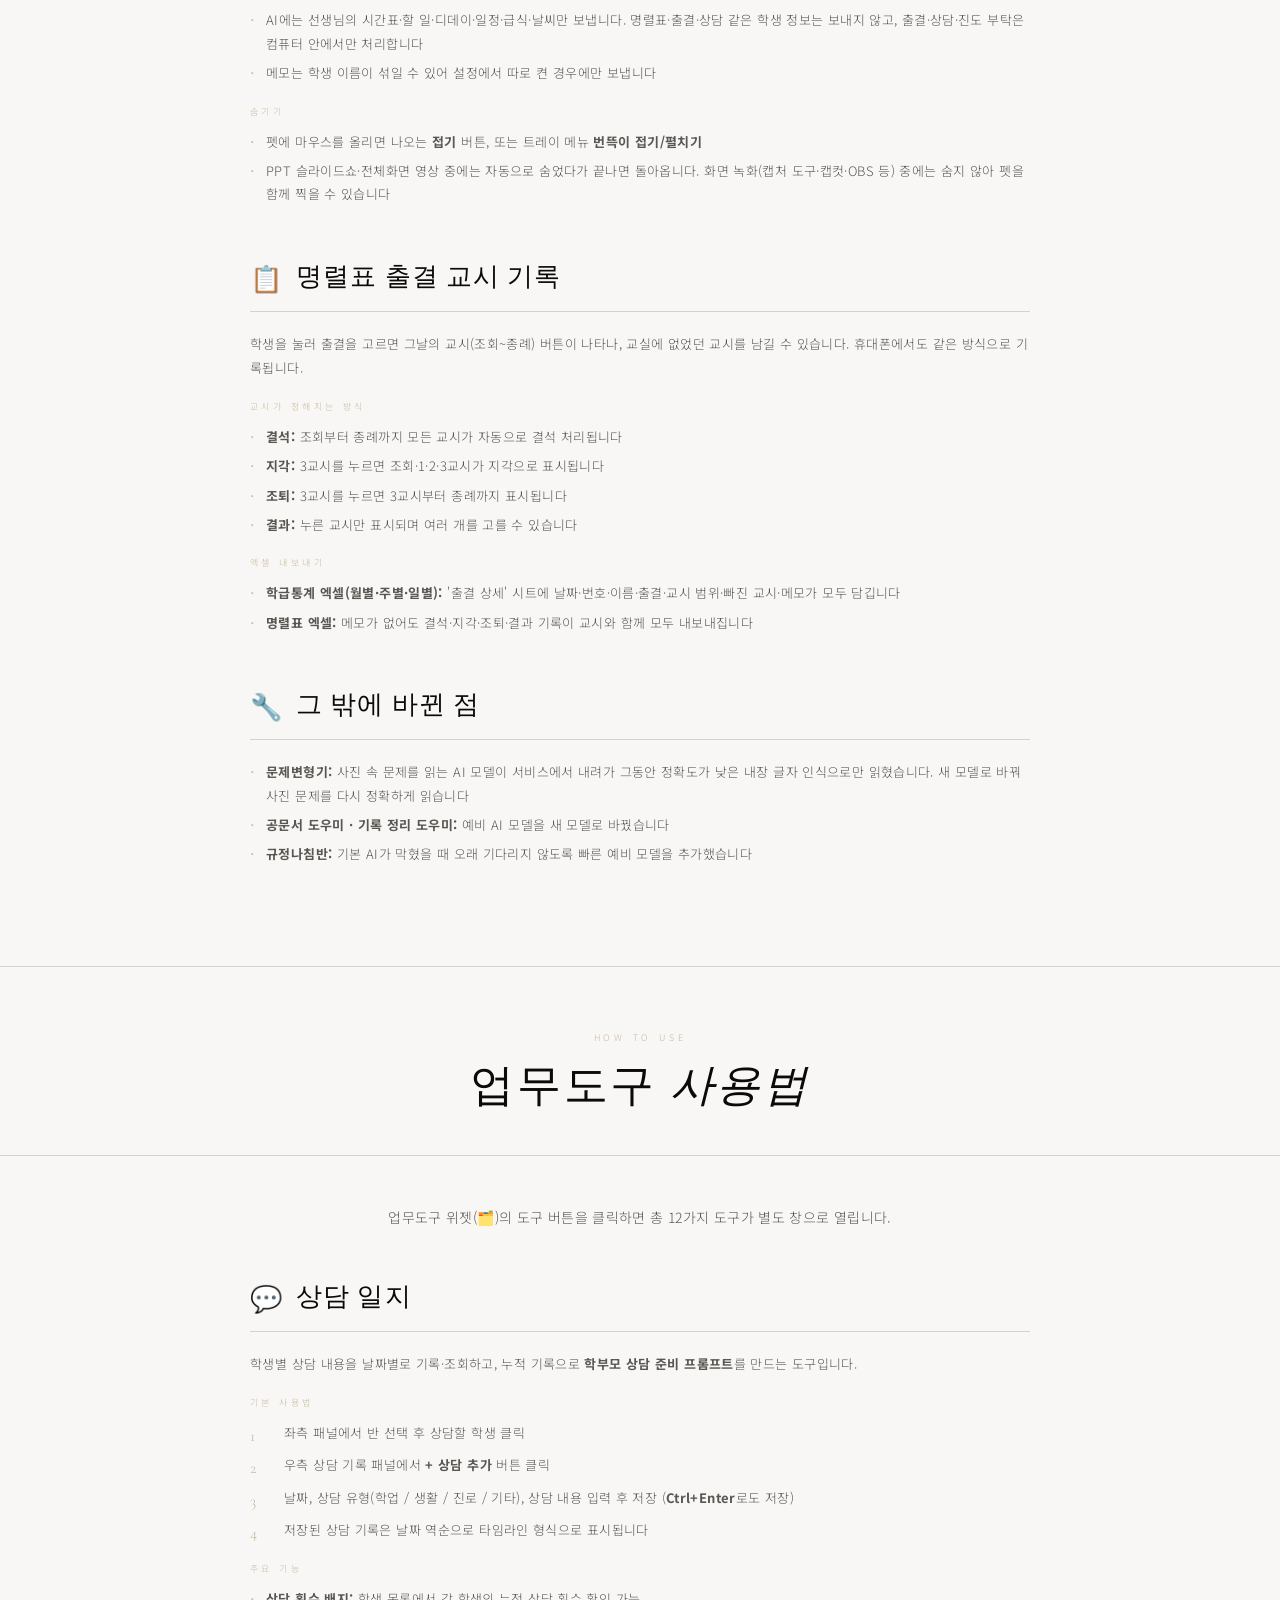
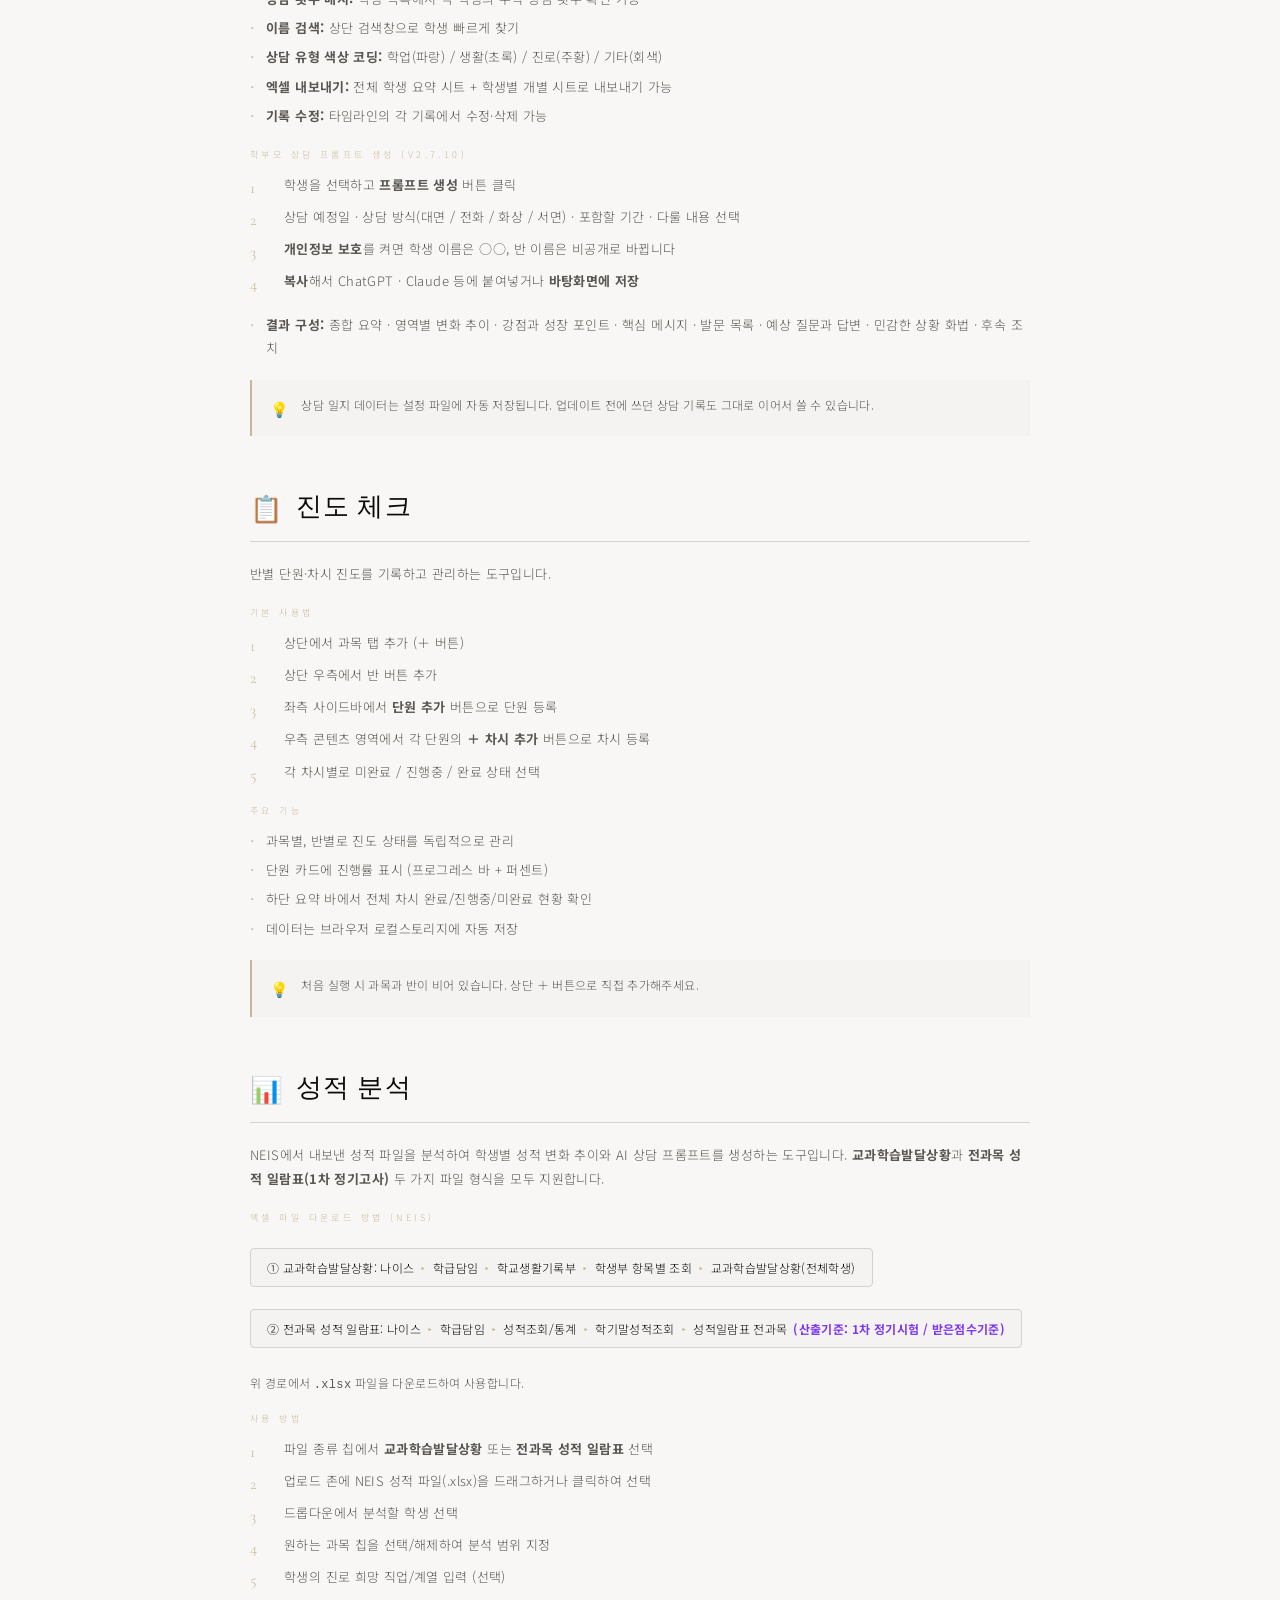
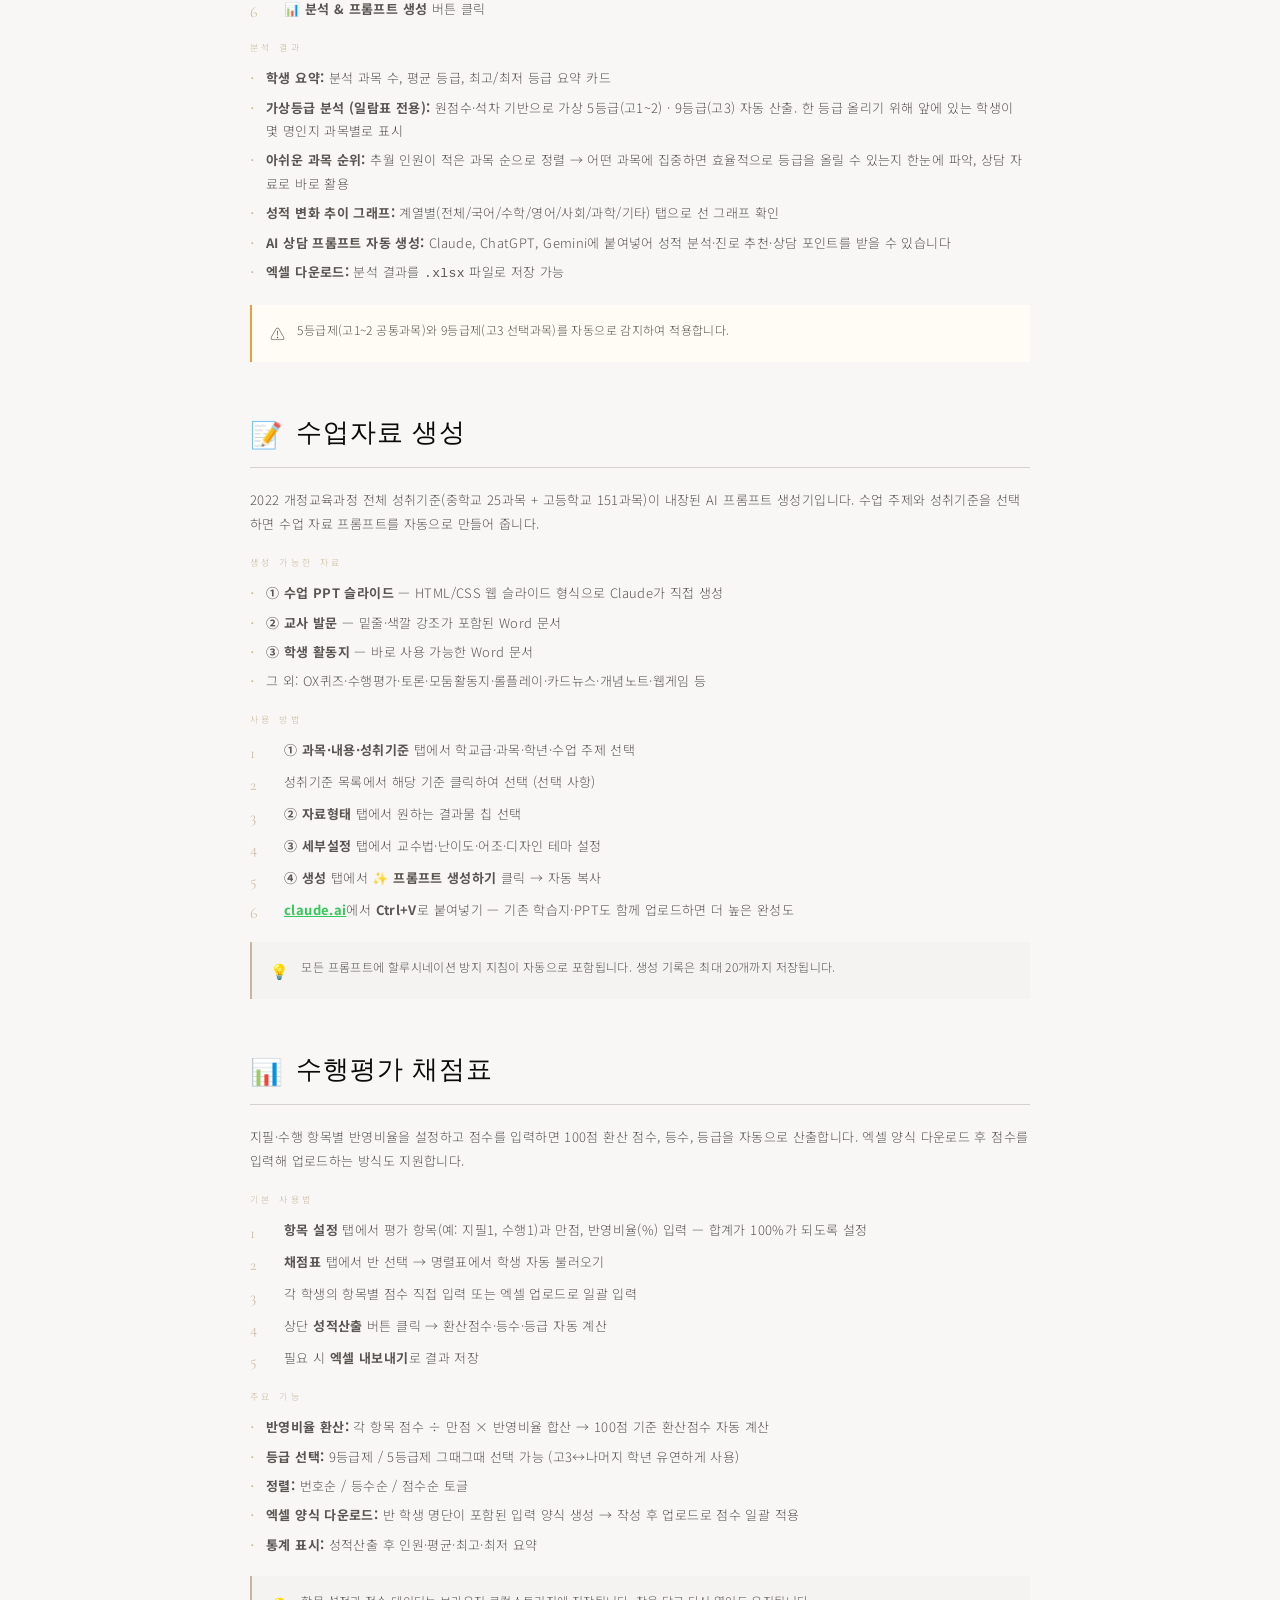
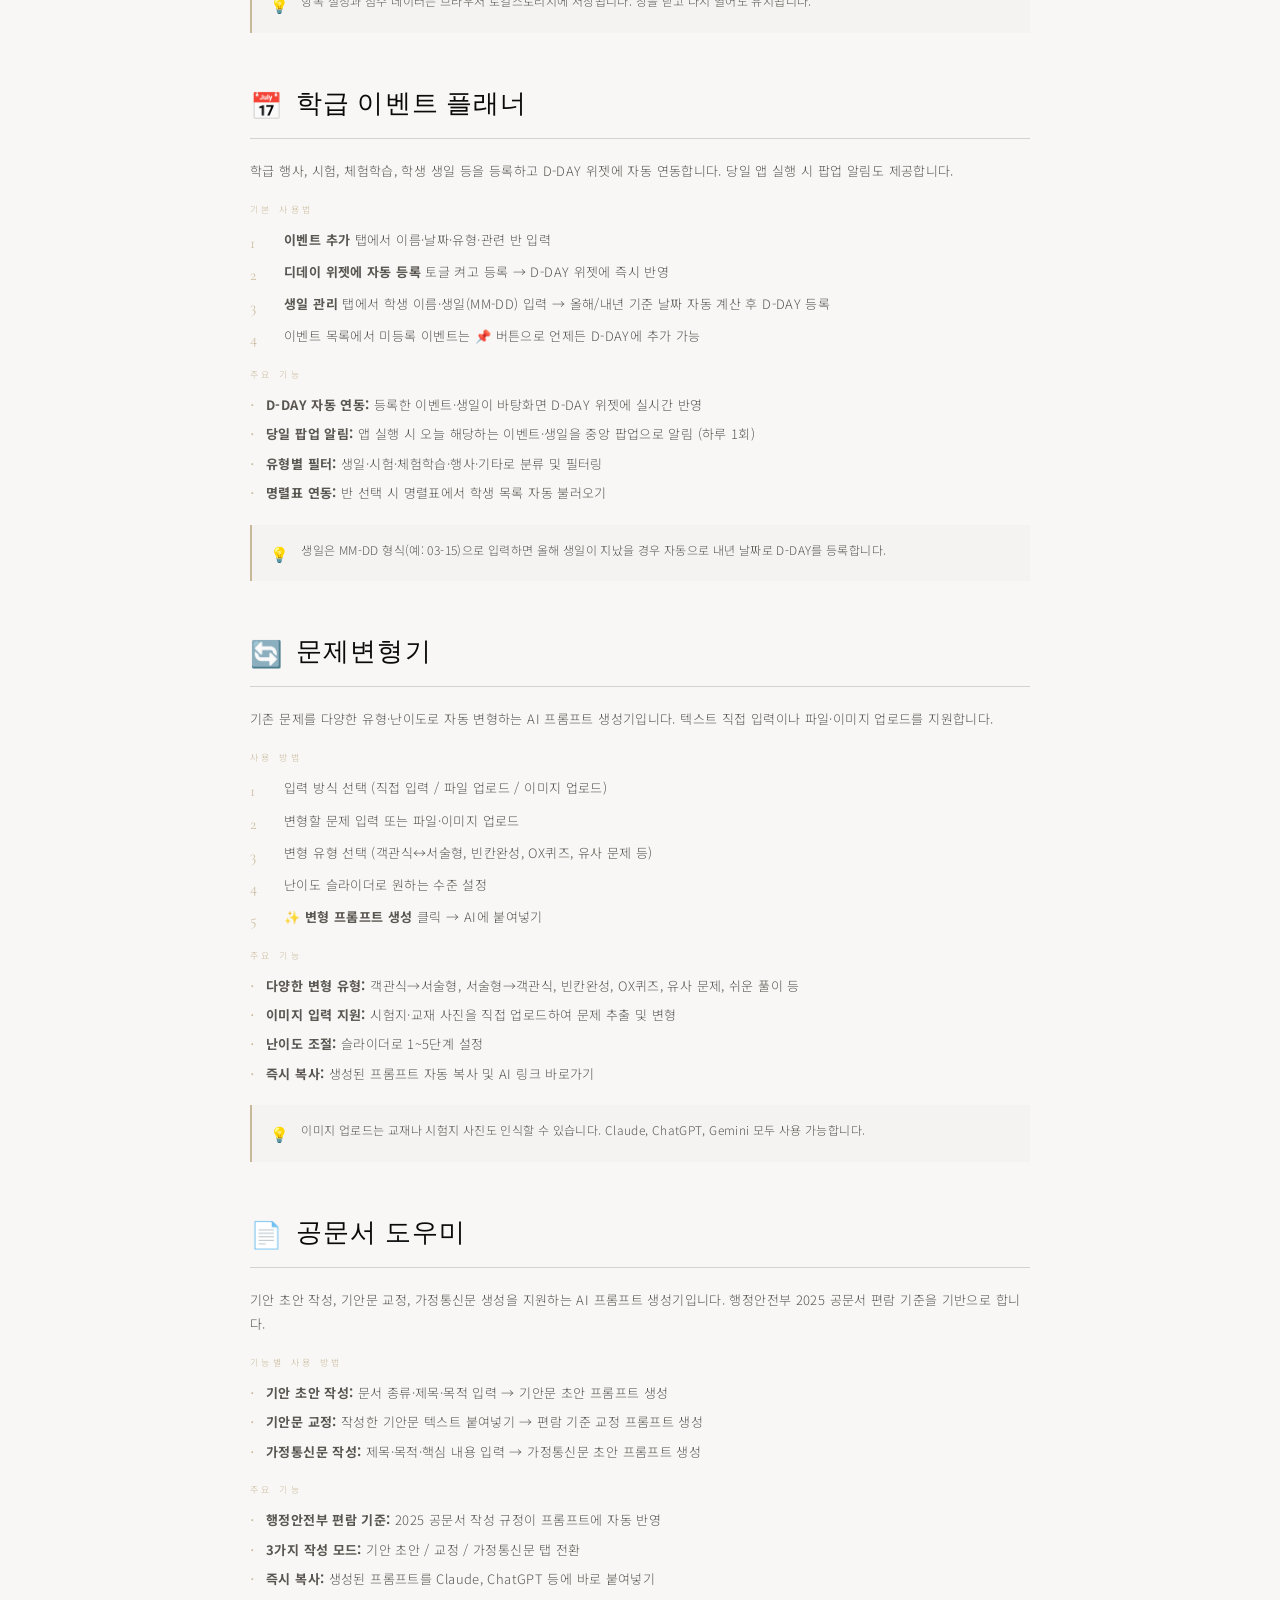
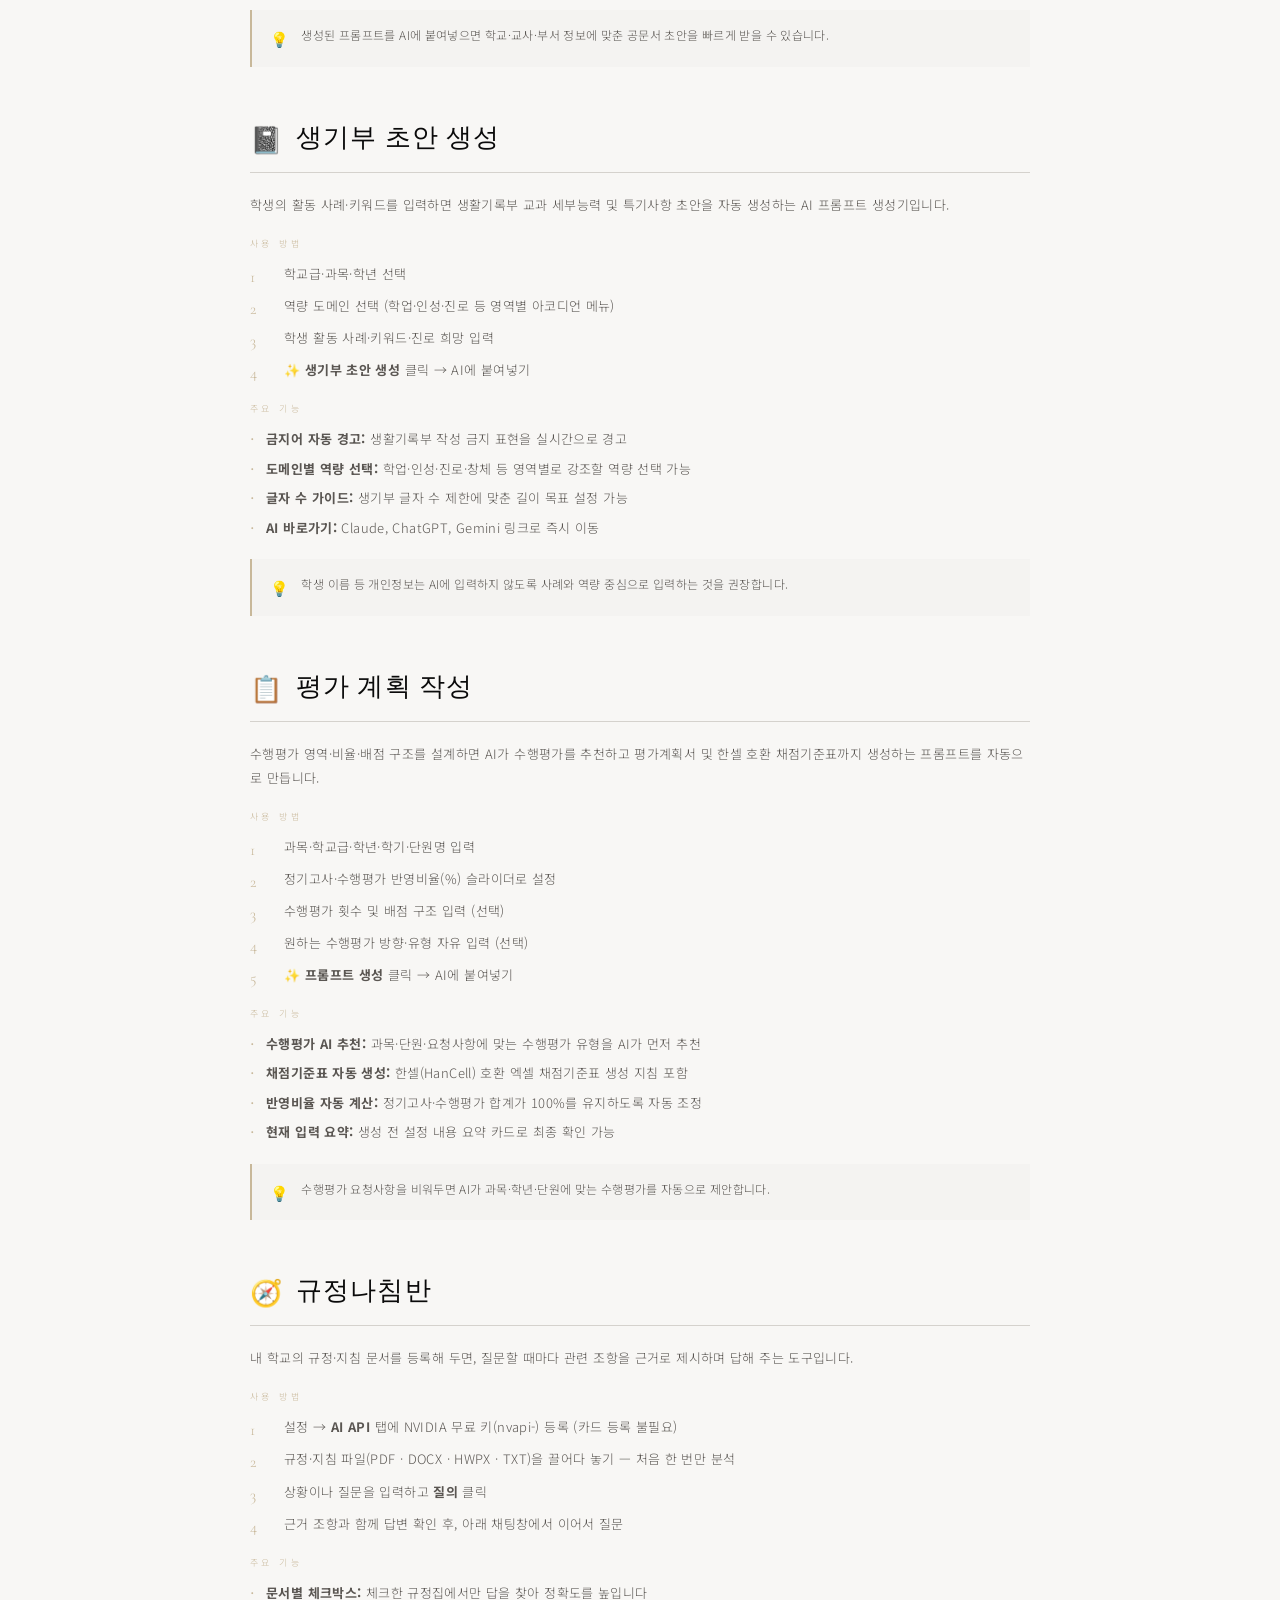
==== commit 797eb582: "Update index.html — v2.9.10 (학교망 휴대폰 연동 수정) Co-Authored-By: Claude Opus 5.5 <noreply@anthropic.com>" ====
--- a/factory/index.html
+++ b/factory/index.html
@@ -3,7 +3,7 @@
 <head>
 <meta charset="UTF-8">
 <meta name="viewport" content="width=device-width, initial-scale=1.0">
-<title>SsamBoard v2.9.9 — 교사전용 바탕화면 위젯</title>
+<title>SsamBoard v2.9.10 — 교사전용 바탕화면 위젯</title>
 <link rel="icon" type="image/svg+xml" href="data:image/svg+xml,%3Csvg xmlns='http://www.w3.org/2000/svg' viewBox='0 0 64 64'%3E%3Crect width='64' height='64' fill='white'/%3E%3Ctext x='50%25' y='54%25' dominant-baseline='middle' text-anchor='middle' font-family='Georgia,serif' font-size='28' font-weight='700' fill='%230a0a0a'%3EH%3C/text%3E%3C/svg%3E">
 <link rel="preconnect" href="https://fonts.googleapis.com">
 <link href="https://fonts.googleapis.com/css2?family=Cormorant+Garamond:ital,wght@0,300;0,400;0,600;1,300;1,400&family=Noto+Sans+KR:wght@300;400;500;700&display=swap" rel="stylesheet">
@@ -165,13 +165,13 @@
   <div class="hero-grain"></div>
   <div class="hero-ghost">S</div>
   <div class="hero-body">
-    <div class="eyebrow">교사전용 Windows 바탕화면 위젯 · 무료 · v2.9.9</div>
+    <div class="eyebrow">교사전용 Windows 바탕화면 위젯 · 무료 · v2.9.10</div>
     <div class="hero-mark">Ssam&#8209;<em>B</em>oard</div>
     <div class="hero-sub">Desktop Widget App for Teachers</div>
     <div class="hero-desc">
       수업, 급식, 시간표, 날씨, 할 일까지.<br>
       교사에게 필요한 모든 것을 바탕화면 위에 펼쳐두세요.<br>
-      <b style="color:rgba(200,184,154,.9);font-weight:400">v2.9.9 — 컴퓨터를 바꿔도 백업 파일 하나로 자료를 그대로 옮깁니다. 교무비서 펫 '번뜩이'는 일정을 먼저 챙기고, 말로 부탁하면 바로 처리합니다.</b>
+      <b style="color:rgba(200,184,154,.9);font-weight:400">v2.9.10 — 학교망에서 막히던 휴대폰 연동을 고쳤습니다. 컴퓨터를 바꿔도 백업 파일 하나로 자료를 그대로 옮기고, 교무비서 펫 '번뜩이'는 일정을 먼저 챙깁니다.</b>
     </div>
     <div class="cta-group">
       <a class="cta cta-primary" href="https://github.com/esquire0-cell/deploy/releases/latest" target="_blank">
@@ -317,14 +317,14 @@
   </div>
 </section>
 
-<!-- ── WHAT'S NEW GUIDE (v2.9.1 ~ v2.9.9) ── -->
+<!-- ── WHAT'S NEW GUIDE (v2.9.1 ~ v2.9.10) ── -->
 <section class="wt-section">
   <div class="wt-head">
-    <div class="wt-label">What's New · v2.9.1 – v2.9.9</div>
+    <div class="wt-label">What's New · v2.9.1 – v2.9.10</div>
     <div class="wt-title">새 기능 <em>사용법</em></div>
   </div>
   <div class="wt-body">
-    <p class="wt-intro">v2.9.9에서는 자료를 백업 파일로 옮기는 기능이 생겼습니다. 그 사이 출결을 하루에 여러 개 기록하고 학생별로 모아 볼 수 있게 되었고, 바로가기는 끌어다 놓아 등록합니다. 컴시간 시간표는 바로 다시 받을 수 있고, 쌤보드가 늦게 뜨던 문제도 고쳤습니다.</p>
+    <p class="wt-intro">v2.9.10에서는 일부 학교망에서 휴대폰 연동이 막히던 문제를 고쳤고, v2.9.9에서는 자료를 백업 파일로 옮기는 기능이 생겼습니다. 그 사이 출결을 하루에 여러 개 기록하고 학생별로 모아 볼 수 있게 되었고, 바로가기는 끌어다 놓아 등록합니다. 컴시간 시간표는 바로 다시 받을 수 있고, 쌤보드가 늦게 뜨던 문제도 고쳤습니다.</p>
 
     <!-- 자료 백업 -->
     <div class="wt-tool">
@@ -417,6 +417,7 @@
         <li><b>빠른 실행 (v2.9.4):</b> 실행하거나 업무도구를 열 때 늦게 뜨던 문제를 고쳤습니다. 글꼴·아이콘을 쌤보드 안에 넣어 학교망이 느려도 바로 뜨고, 인터넷이 끊겨도 그대로 보입니다</li>
         <li><b>세로 모니터 (v2.9.7):</b> 컴퓨터를 다시 켜면 위젯 판이 화면 절반만 쓰던 문제를 고쳤습니다. 판 크기는 편집 모드에서 정할 때만 저장되고, 화면 가득 쓰면 모니터를 돌려도 전체를 따라갑니다. 판 손잡이도 마우스를 정확히 따라옵니다</li>
         <li><b>날짜 칸 (v2.9.8):</b> 날짜를 키보드로 이어 치면 연도가 6자리까지 들어가던 문제를 고쳤습니다. 이제 4자리를 치면 바로 월로 넘어갑니다 (D-DAY·할 일·상담 일지·이벤트 플래너·휴대폰)</li>
+        <li><b>학교망 휴대폰 연동 (v2.9.10):</b> 학교망 장비나 보안 프로그램이 통신을 검사하는 컴퓨터에서는 구글 로그인까지 마쳐도 '인증 실패'가 뜨고 연결되지 않았습니다. 이제 브라우저와 같은 방식으로 구글과 통신해서 연결됩니다. 업데이트 후 <b>설정 › 휴대폰 연동</b>에서 <b>구글 연결</b>을 다시 눌러 주세요</li>
       </ul>
     </div>
 
@@ -899,6 +900,7 @@
     <div class="dl-note">
       Windows 전용 앱입니다 · macOS는 지원하지 않습니다<br>
       <b>자동 업데이트</b> 지원 — 새 버전이 나오면 앱에서 바로 알려드립니다<br>
+      <b>v2.9.10</b> — 학교망에서 휴대폰 연동(구글 연결)이 막히던 문제 수정<br>
       <b>v2.9.9</b> — 자료 백업·불러오기(컴퓨터를 바꿀 때) · <b>v2.9.8</b> — 컴시간 사이트 변경 대응 · 날짜 칸 연도 입력 수정<br>
       <b>v2.9.7</b> — 세로 모니터 판 크기 수정 · <b>v2.9.6</b> — 하루 여러 출결 기록 · <b>v2.9.5</b> — 컴시간 ↻ 바로 받기 · <b>v2.9.4</b> — 빠른 실행<br>
       <b>v2.9.3</b> — 개인별 출결 현황 · 명렬표 월별 내보내기 · <b>v2.9.1</b> — 바로가기 끌어다 놓기<br>
@@ -1047,4 +1049,4 @@
 })();
 </script>
 </body>
-</html>
+</html>
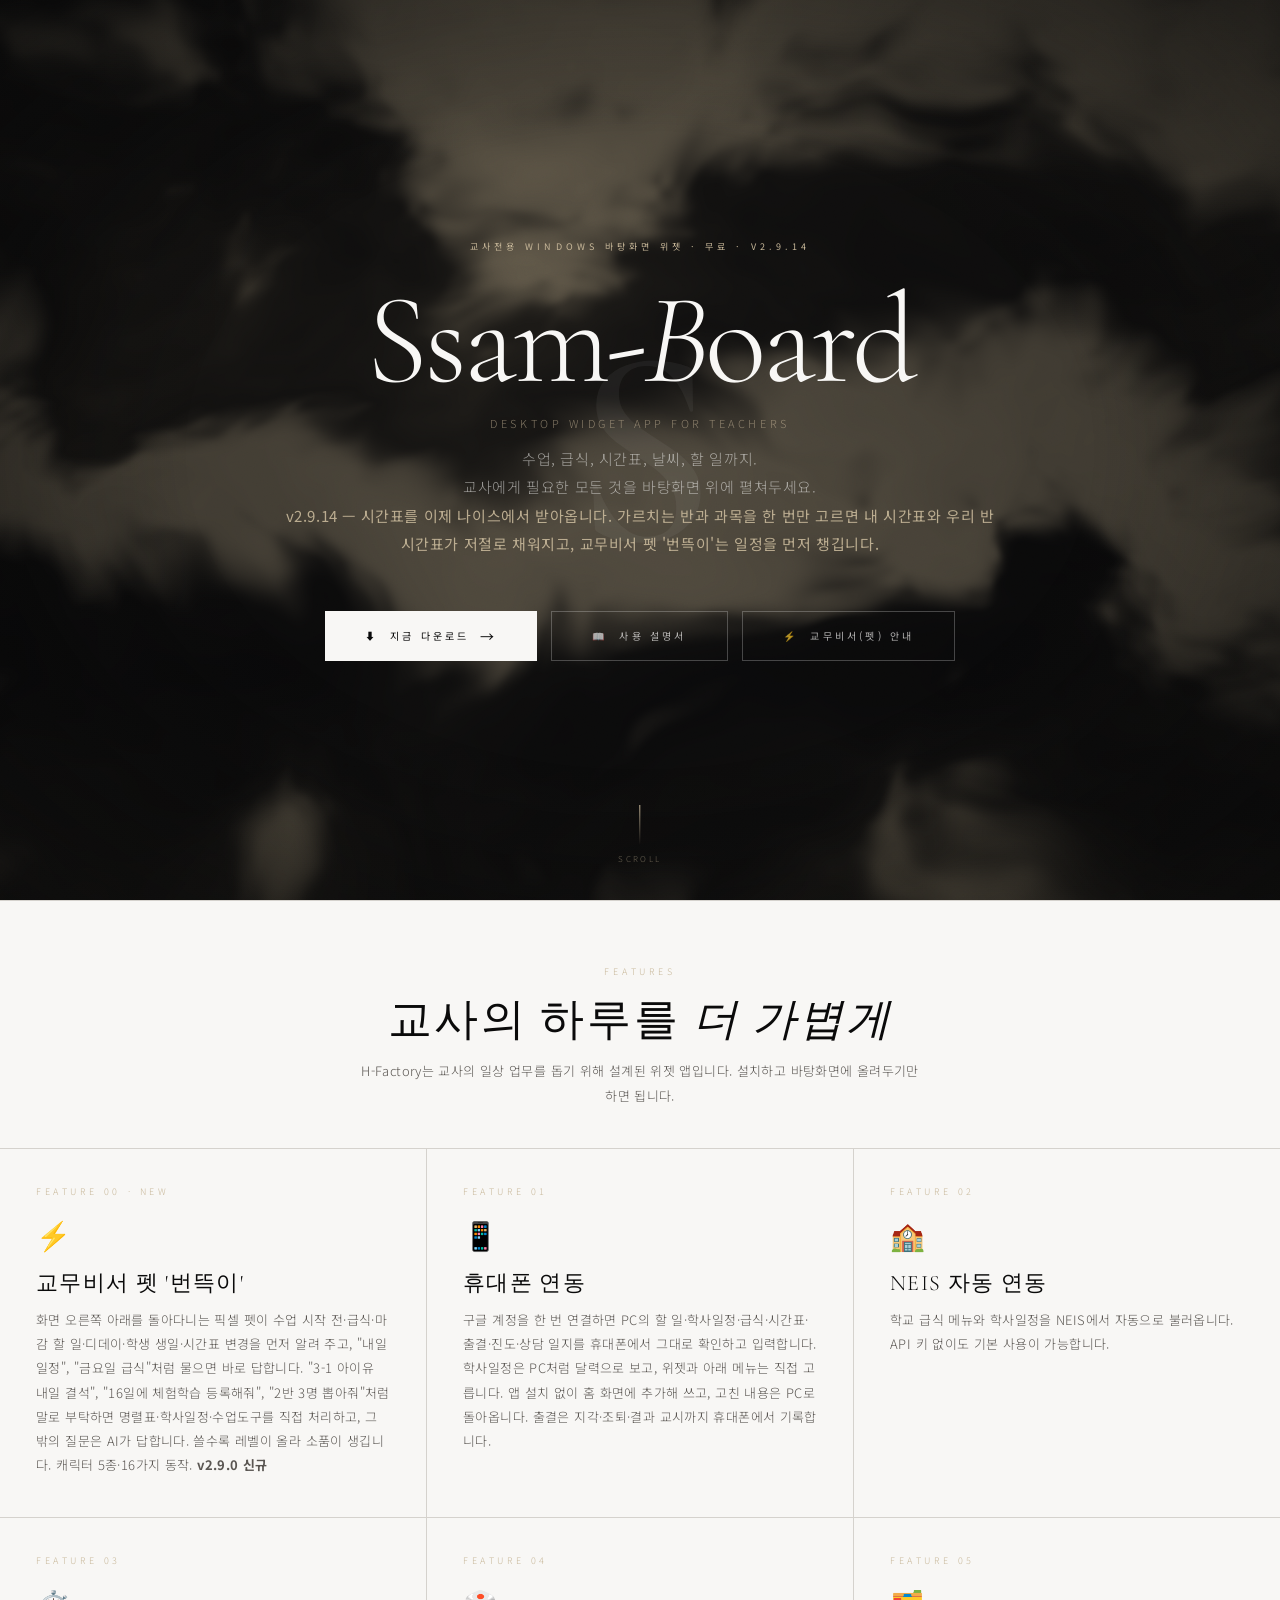
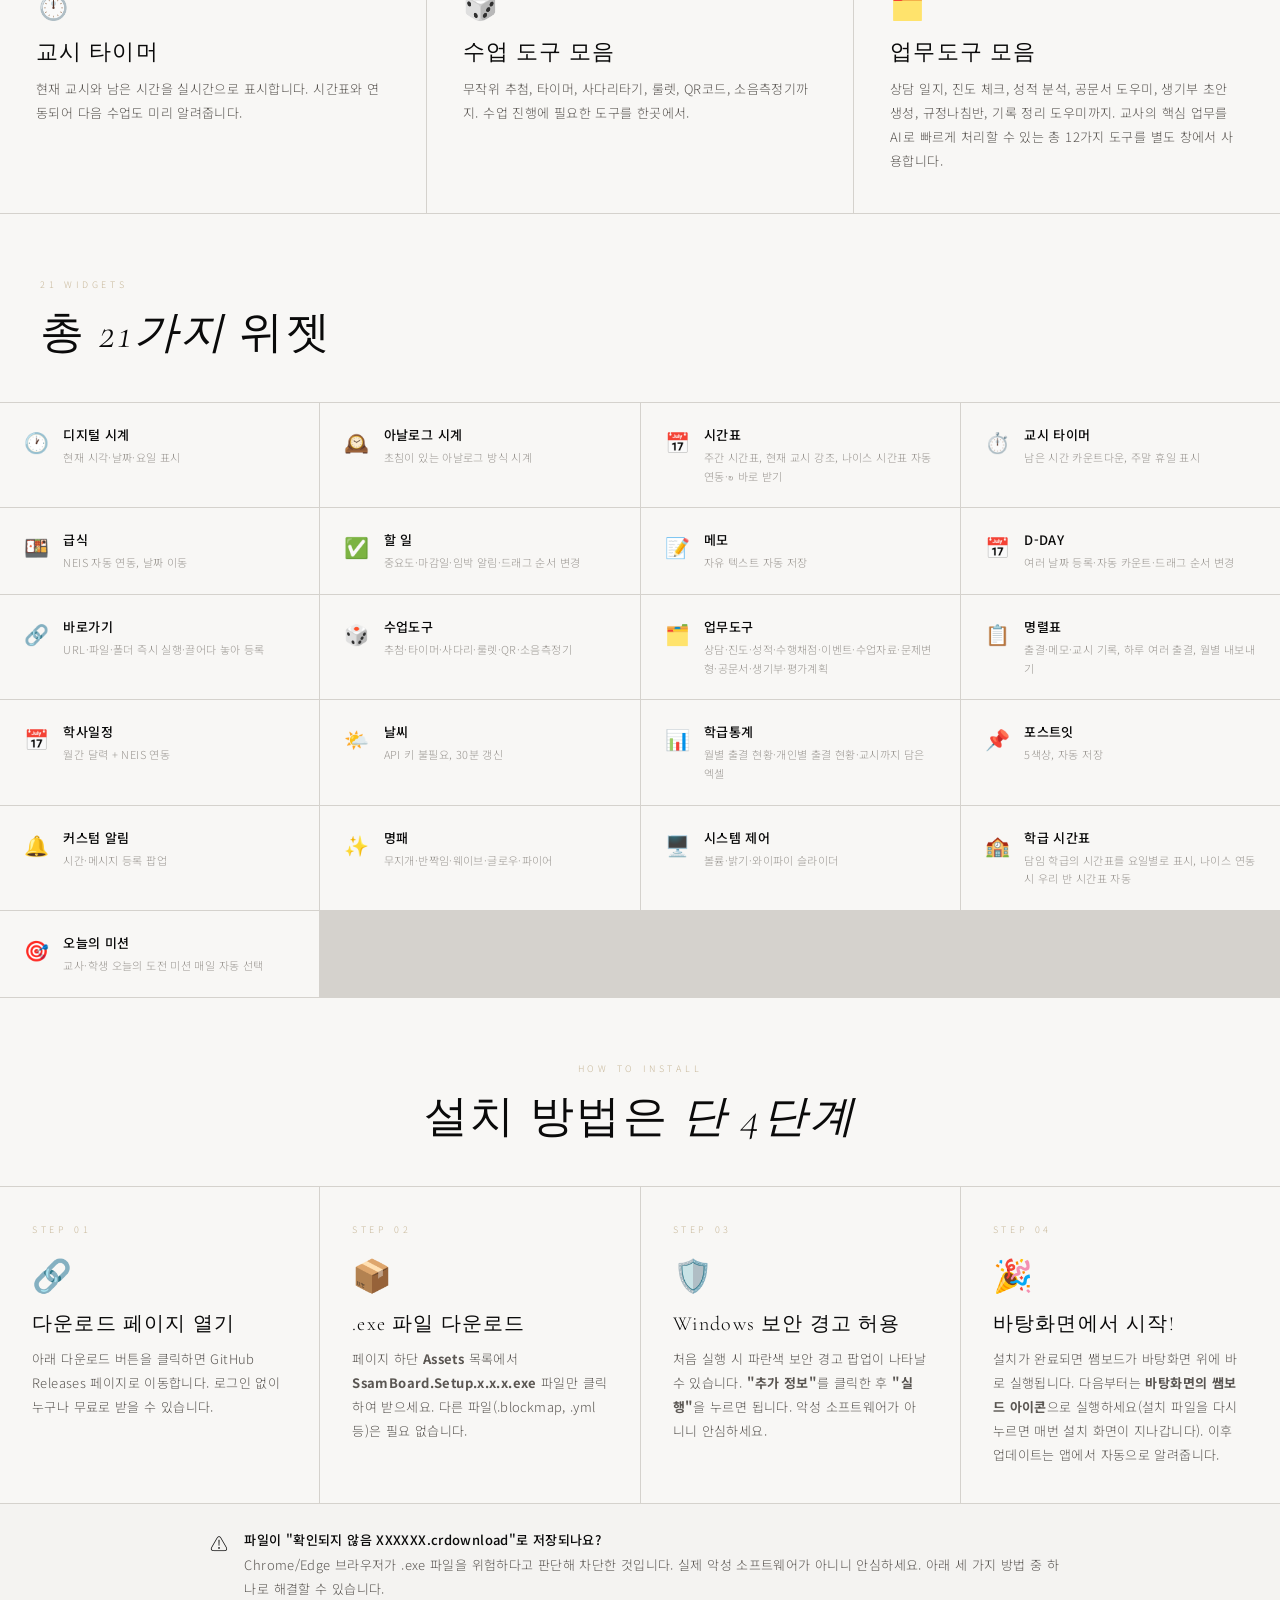
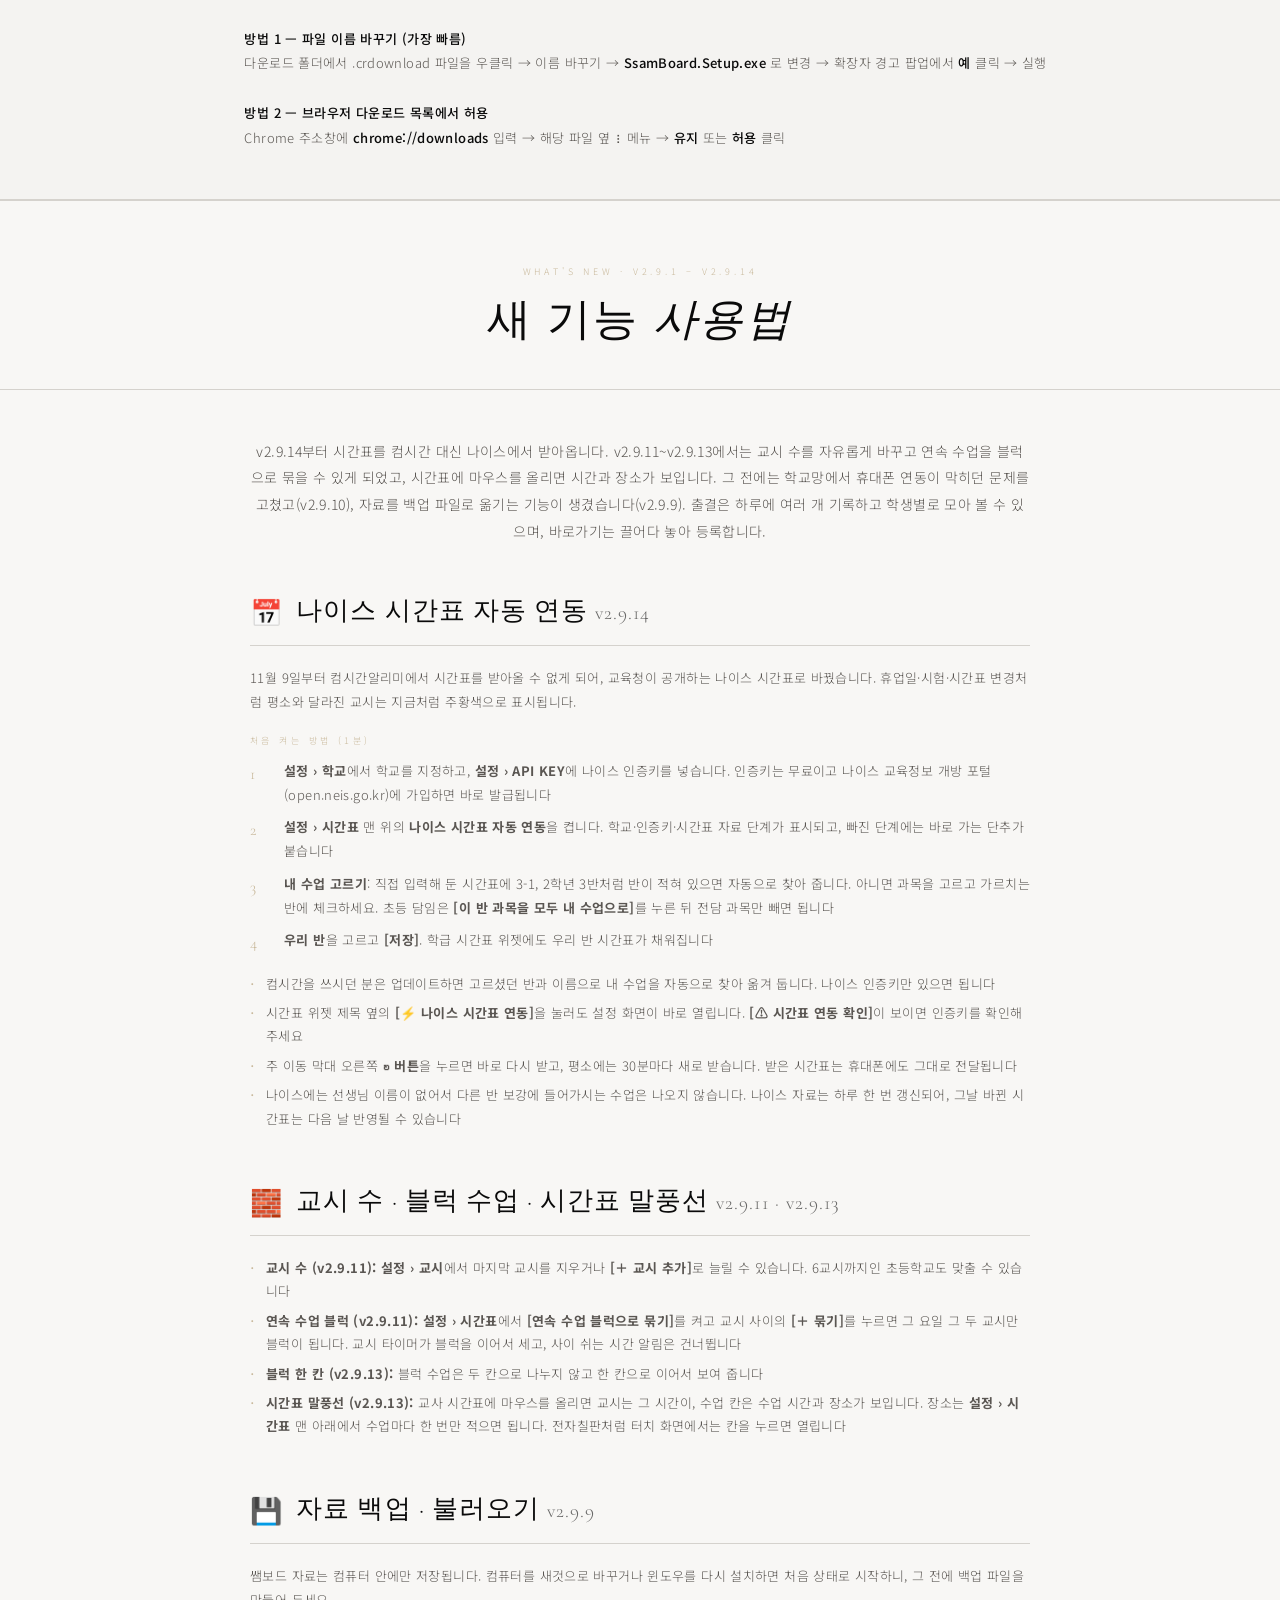
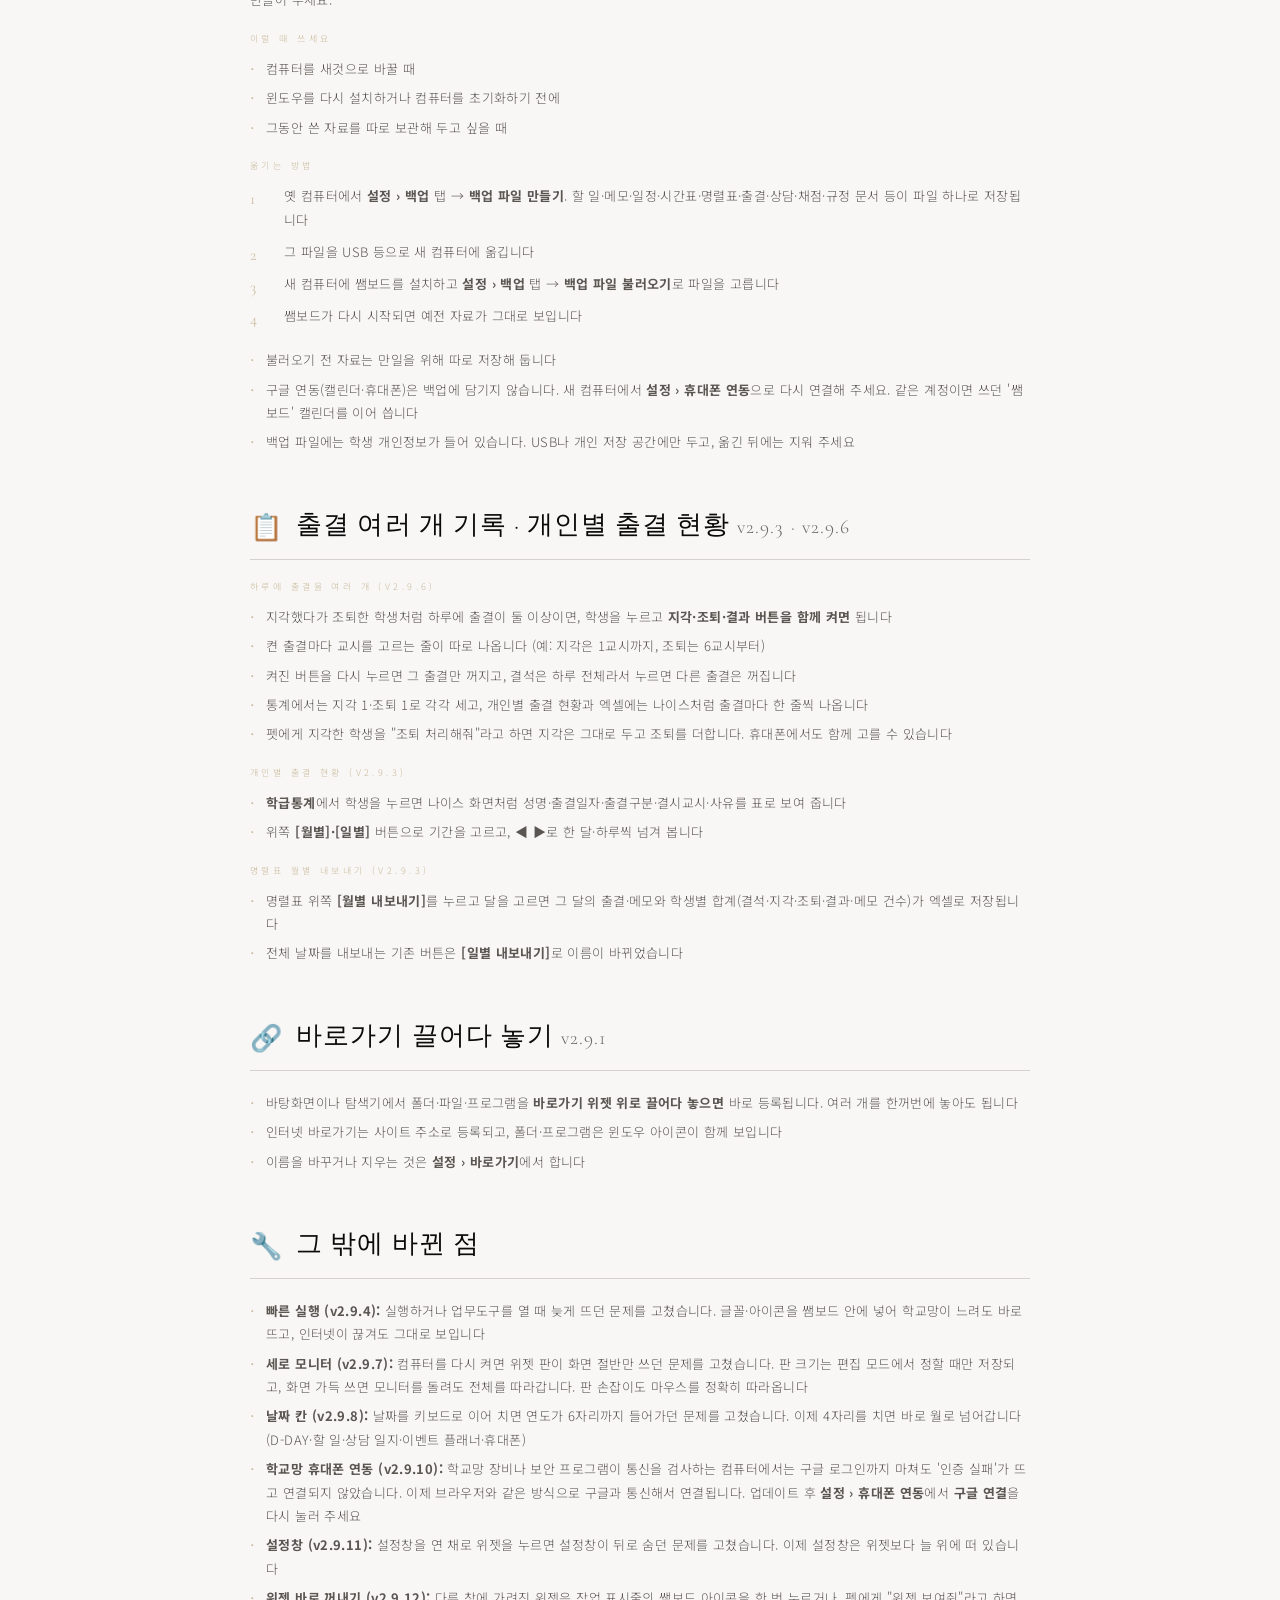
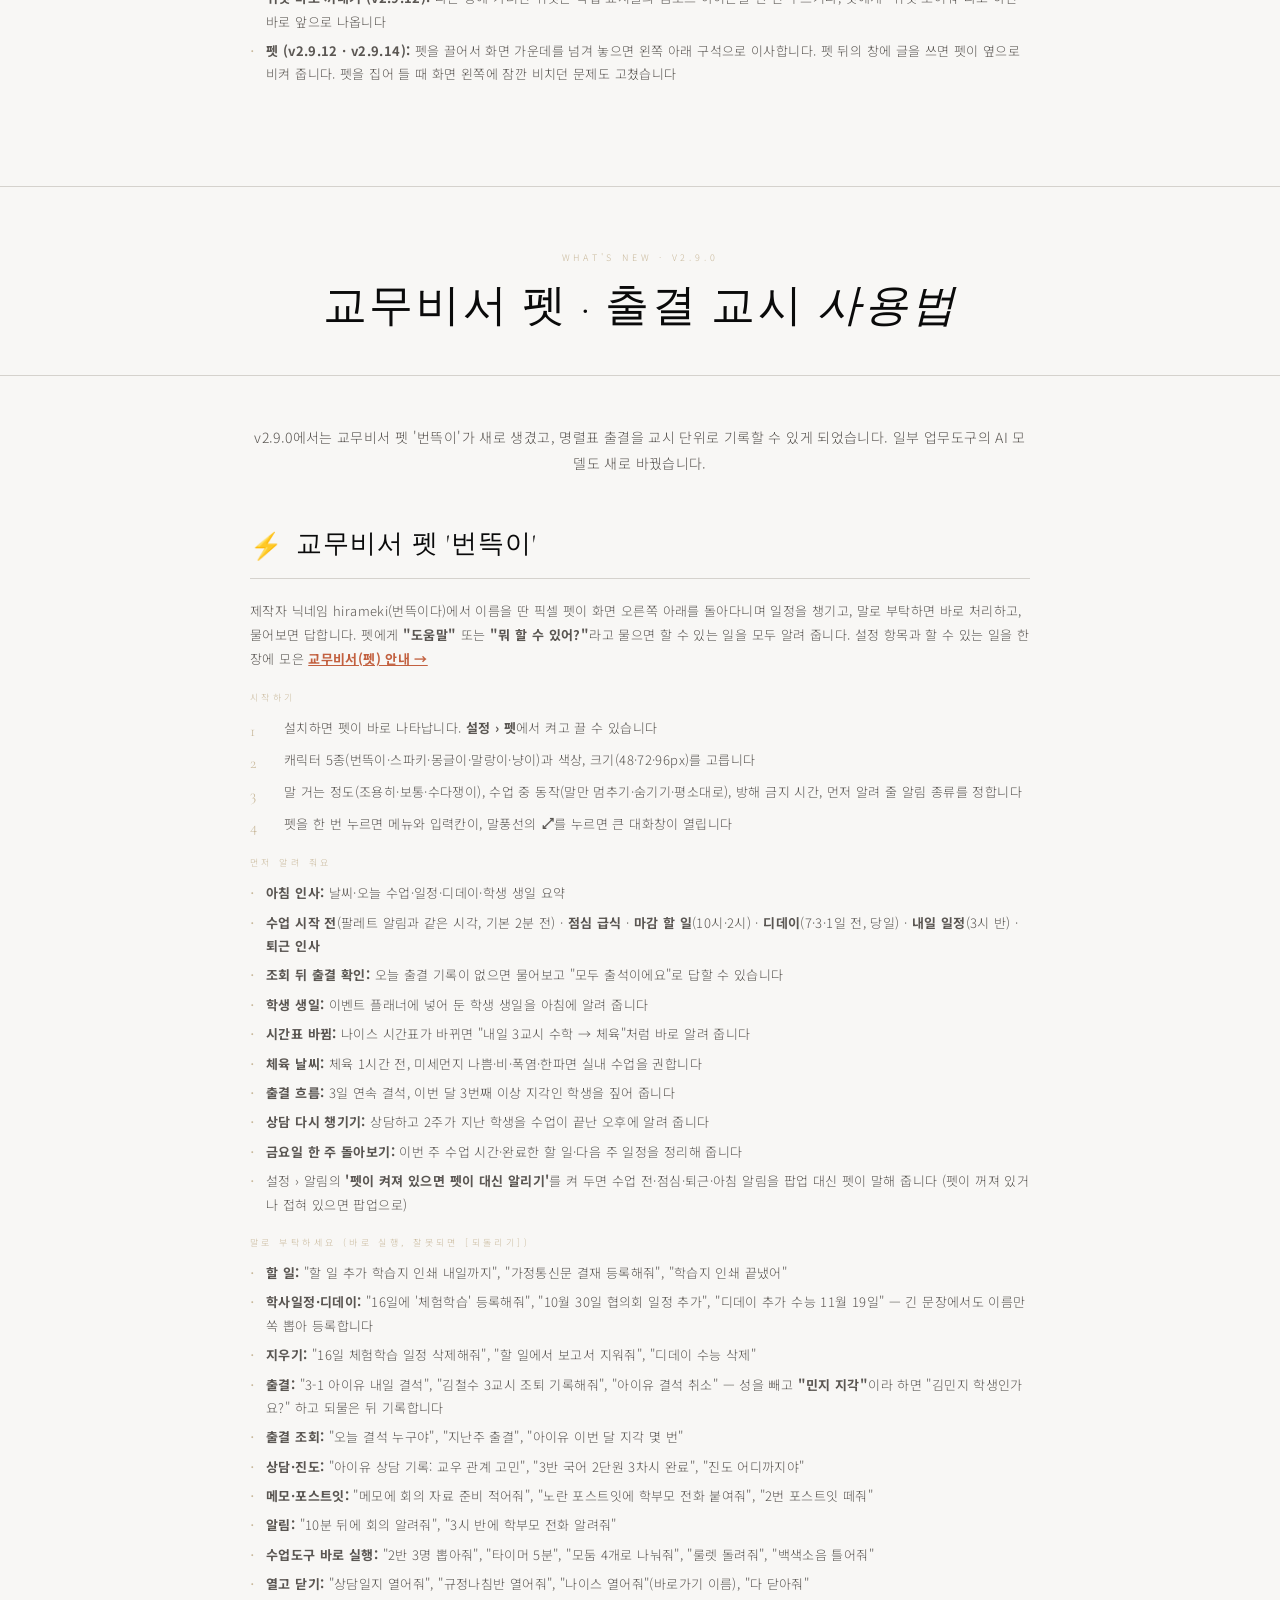
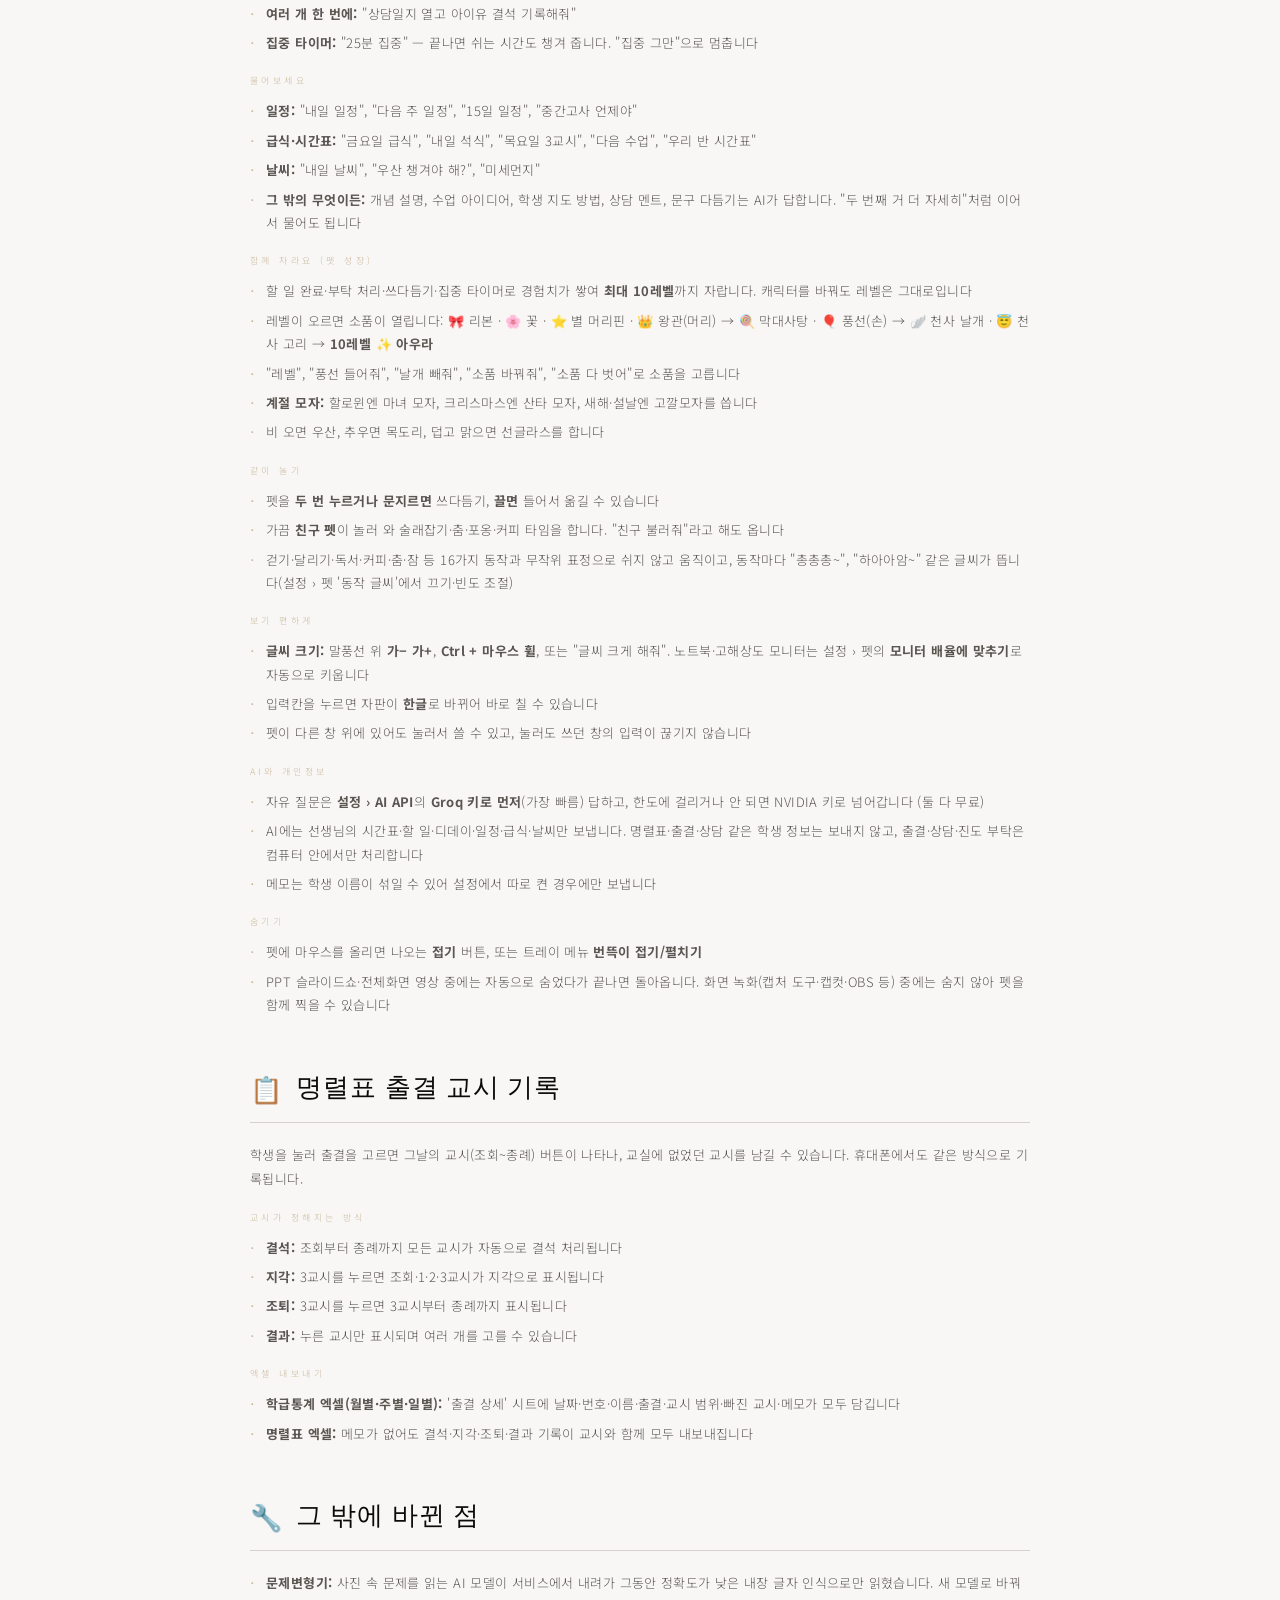
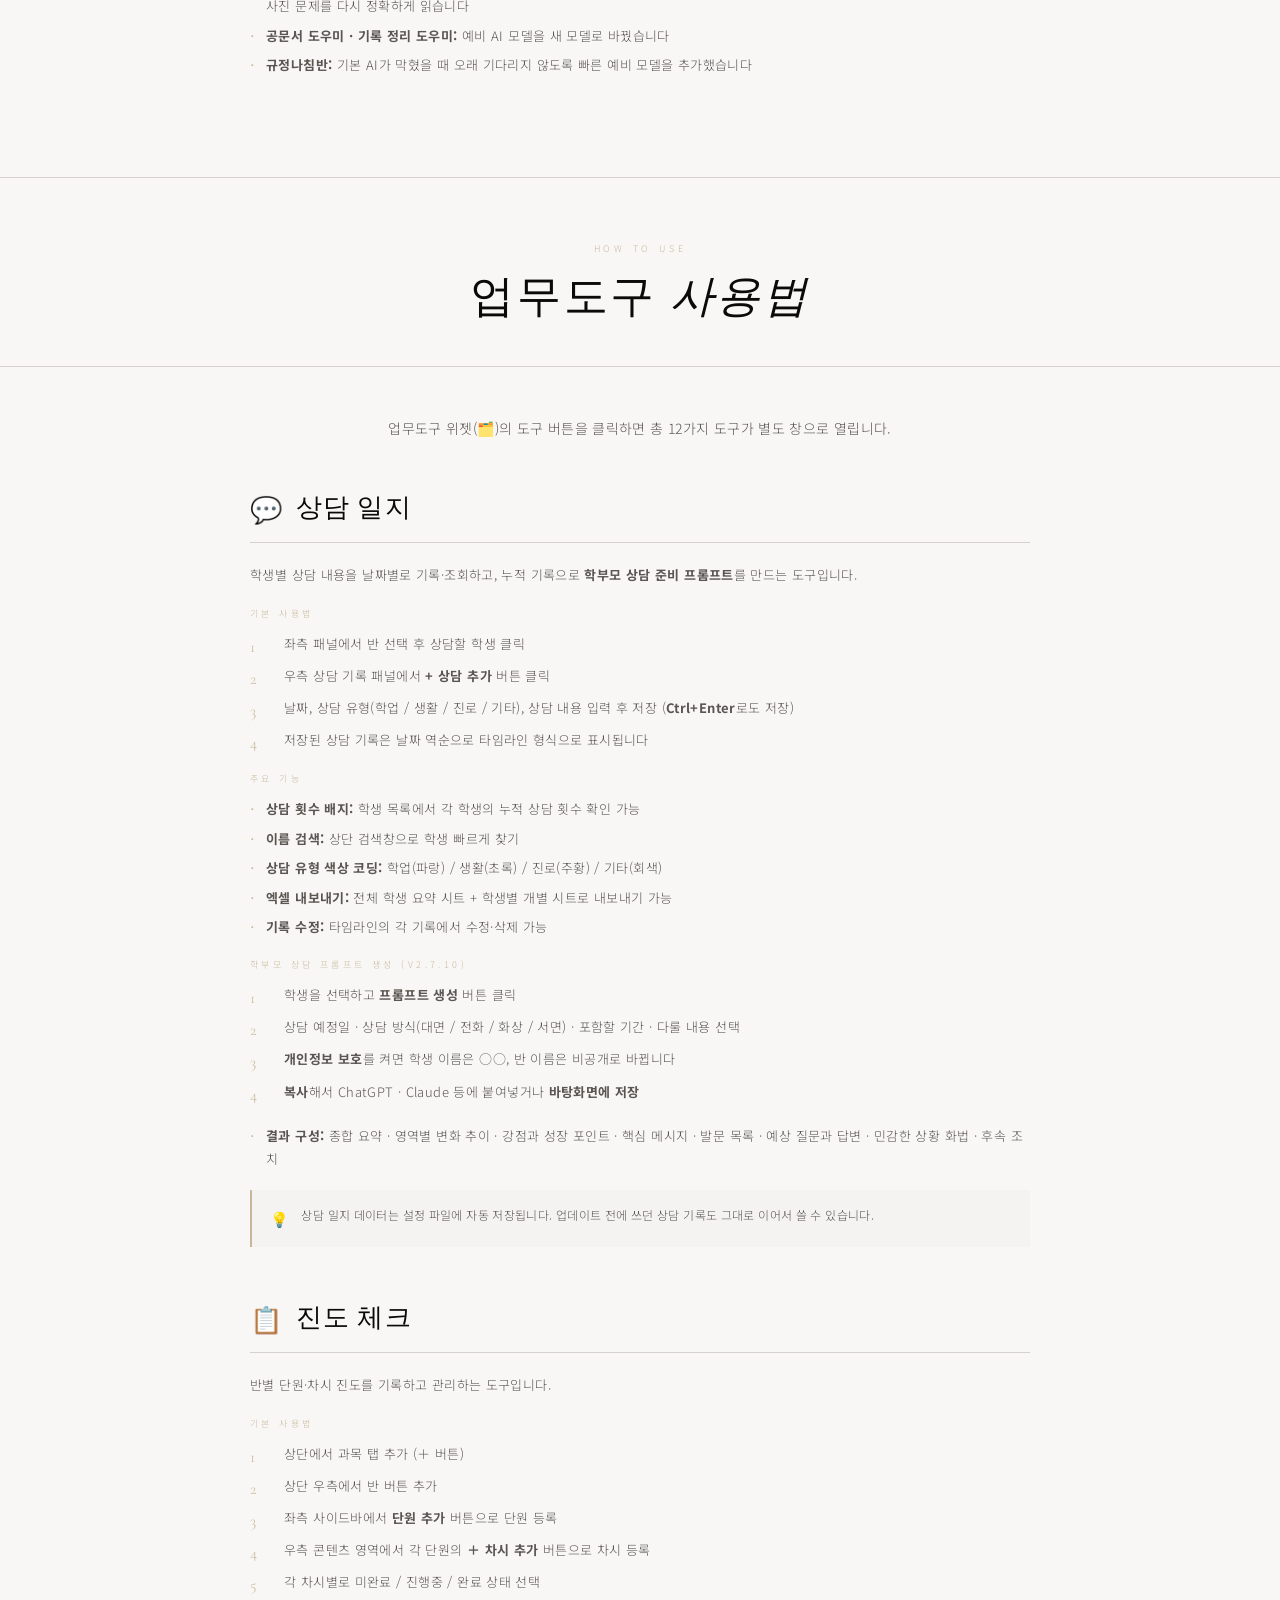
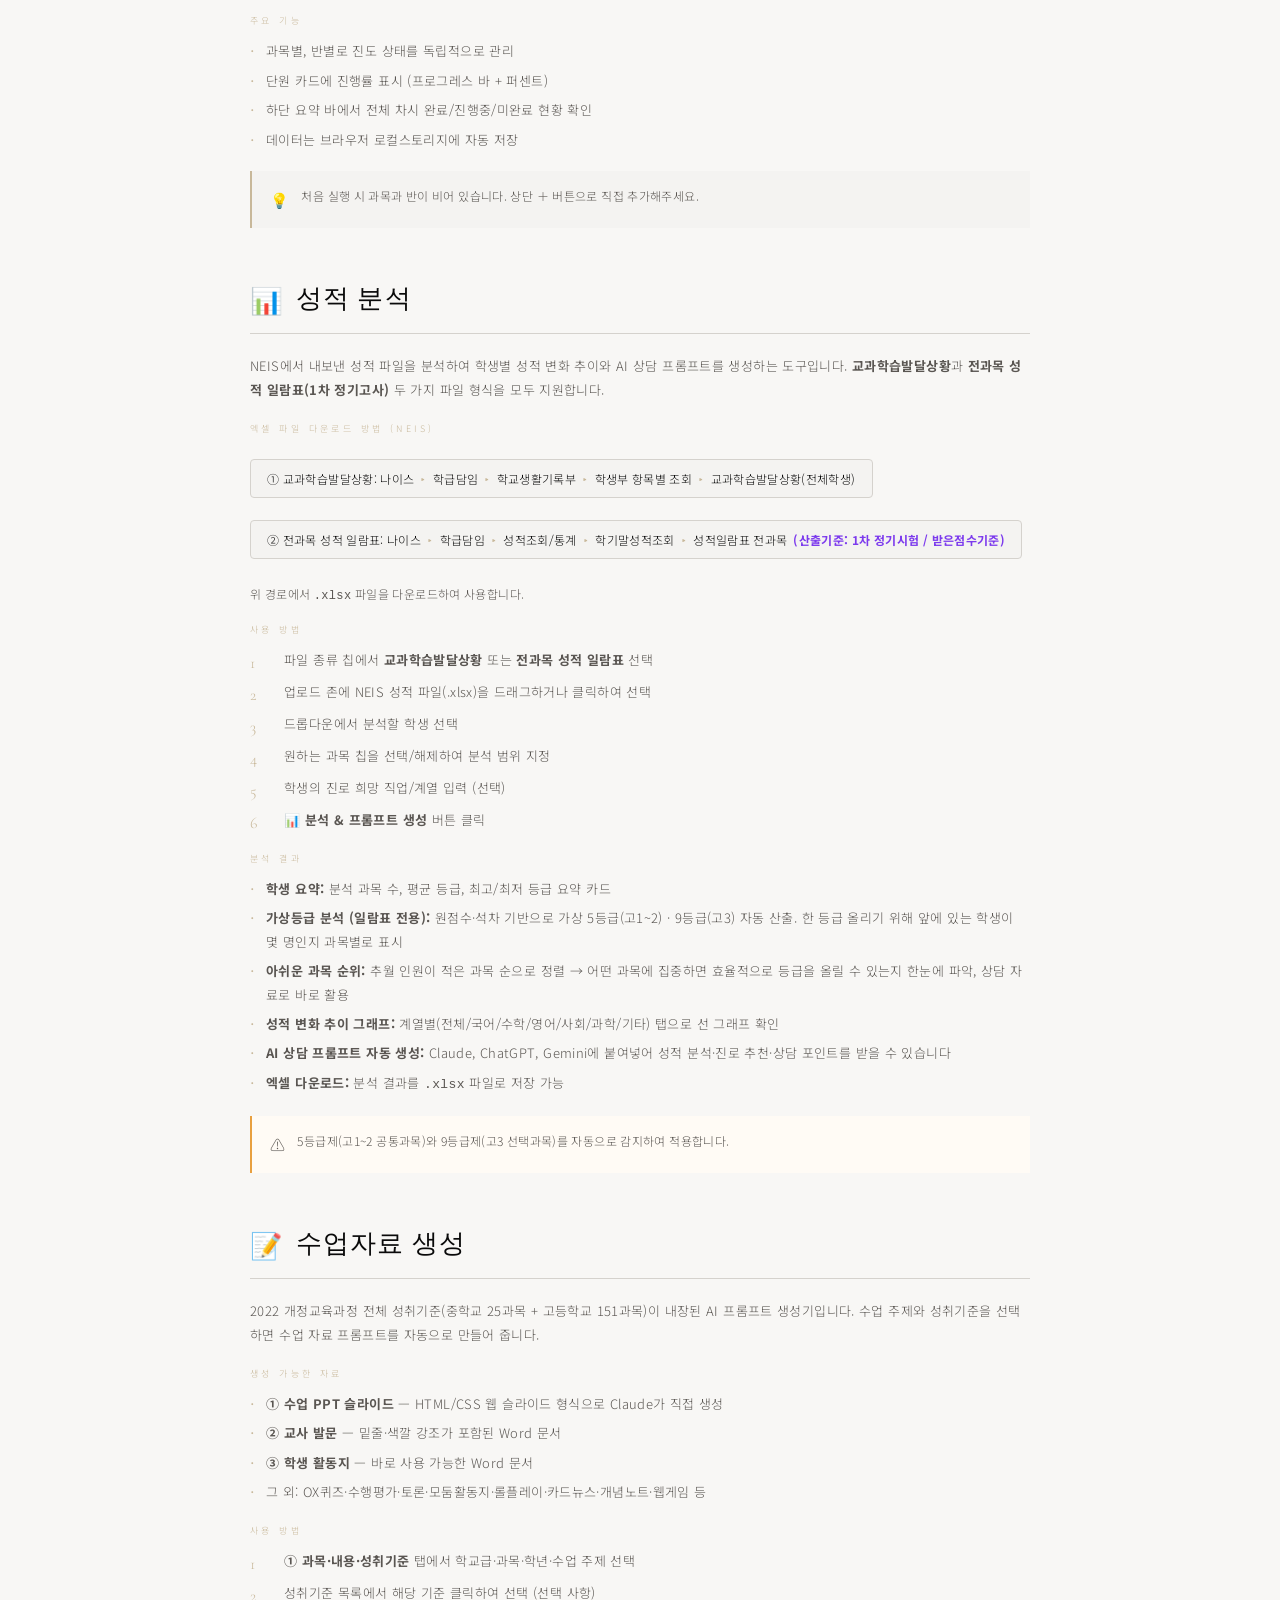
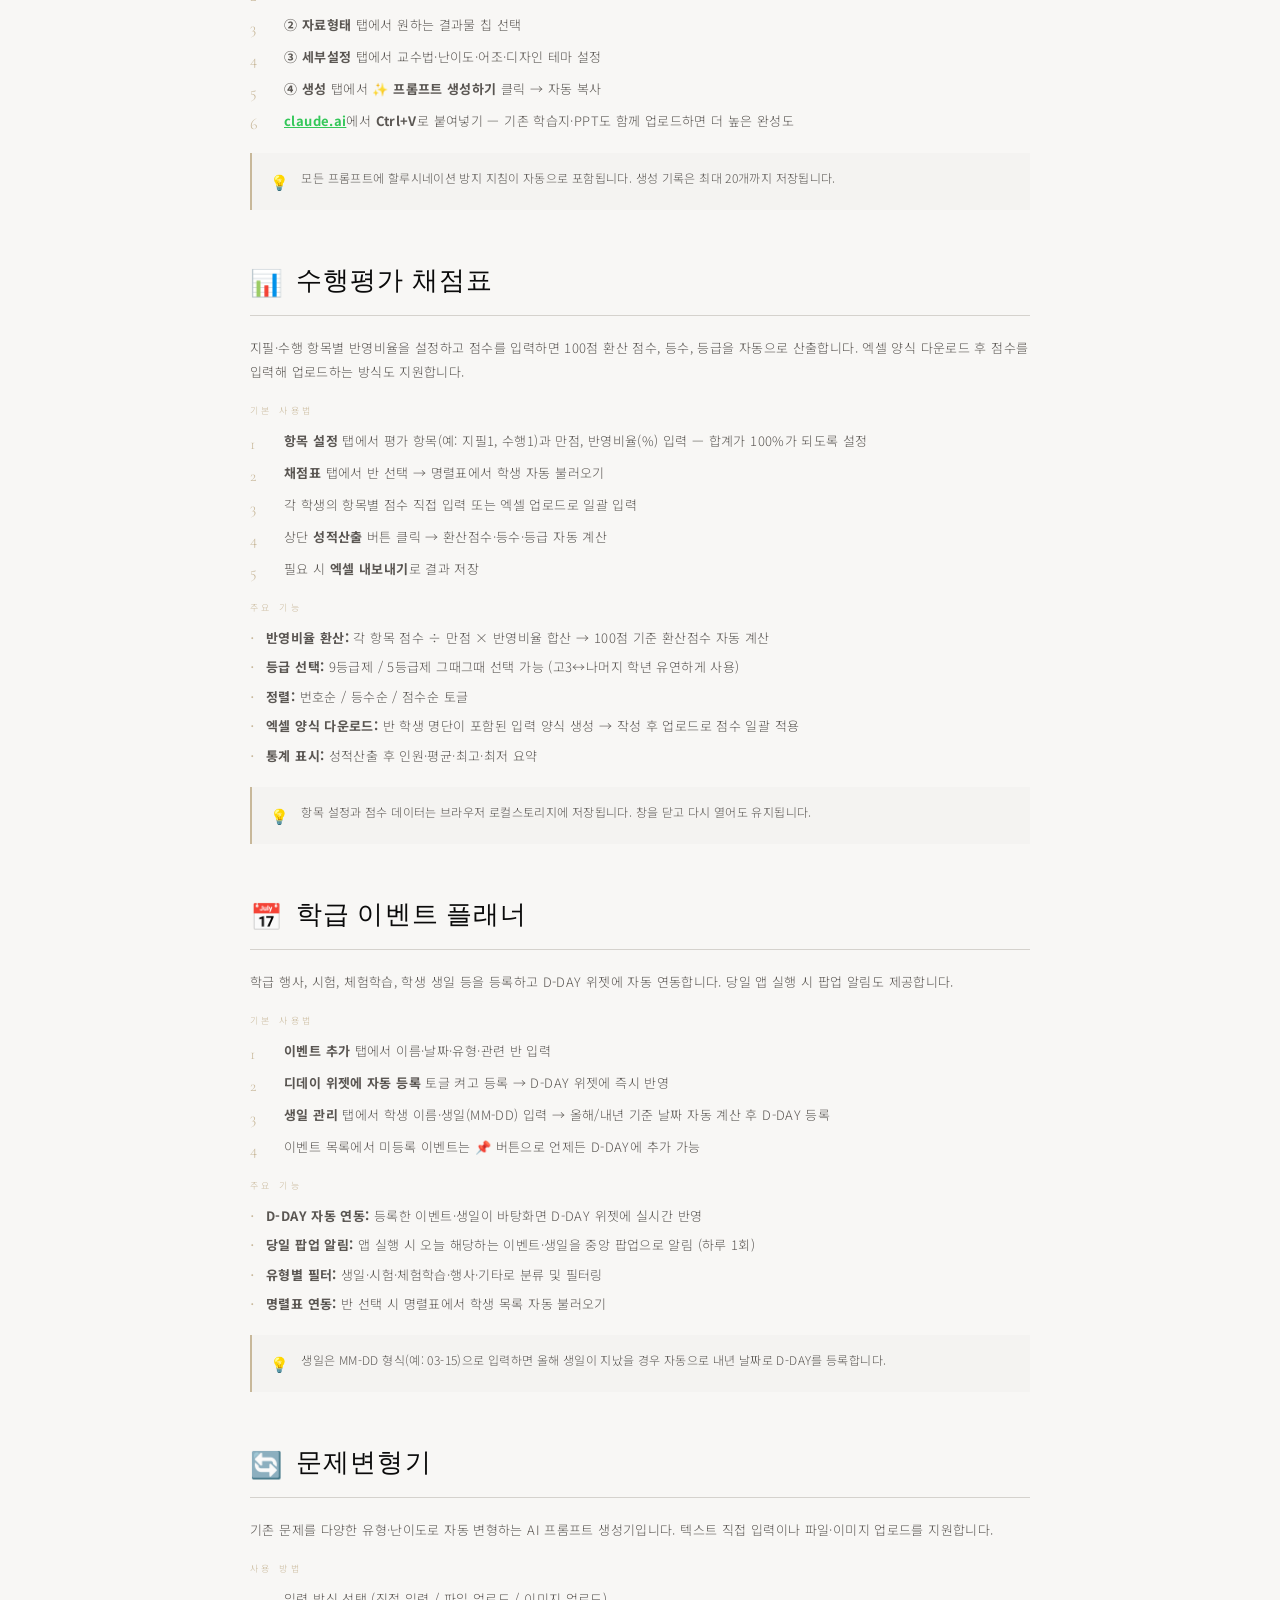
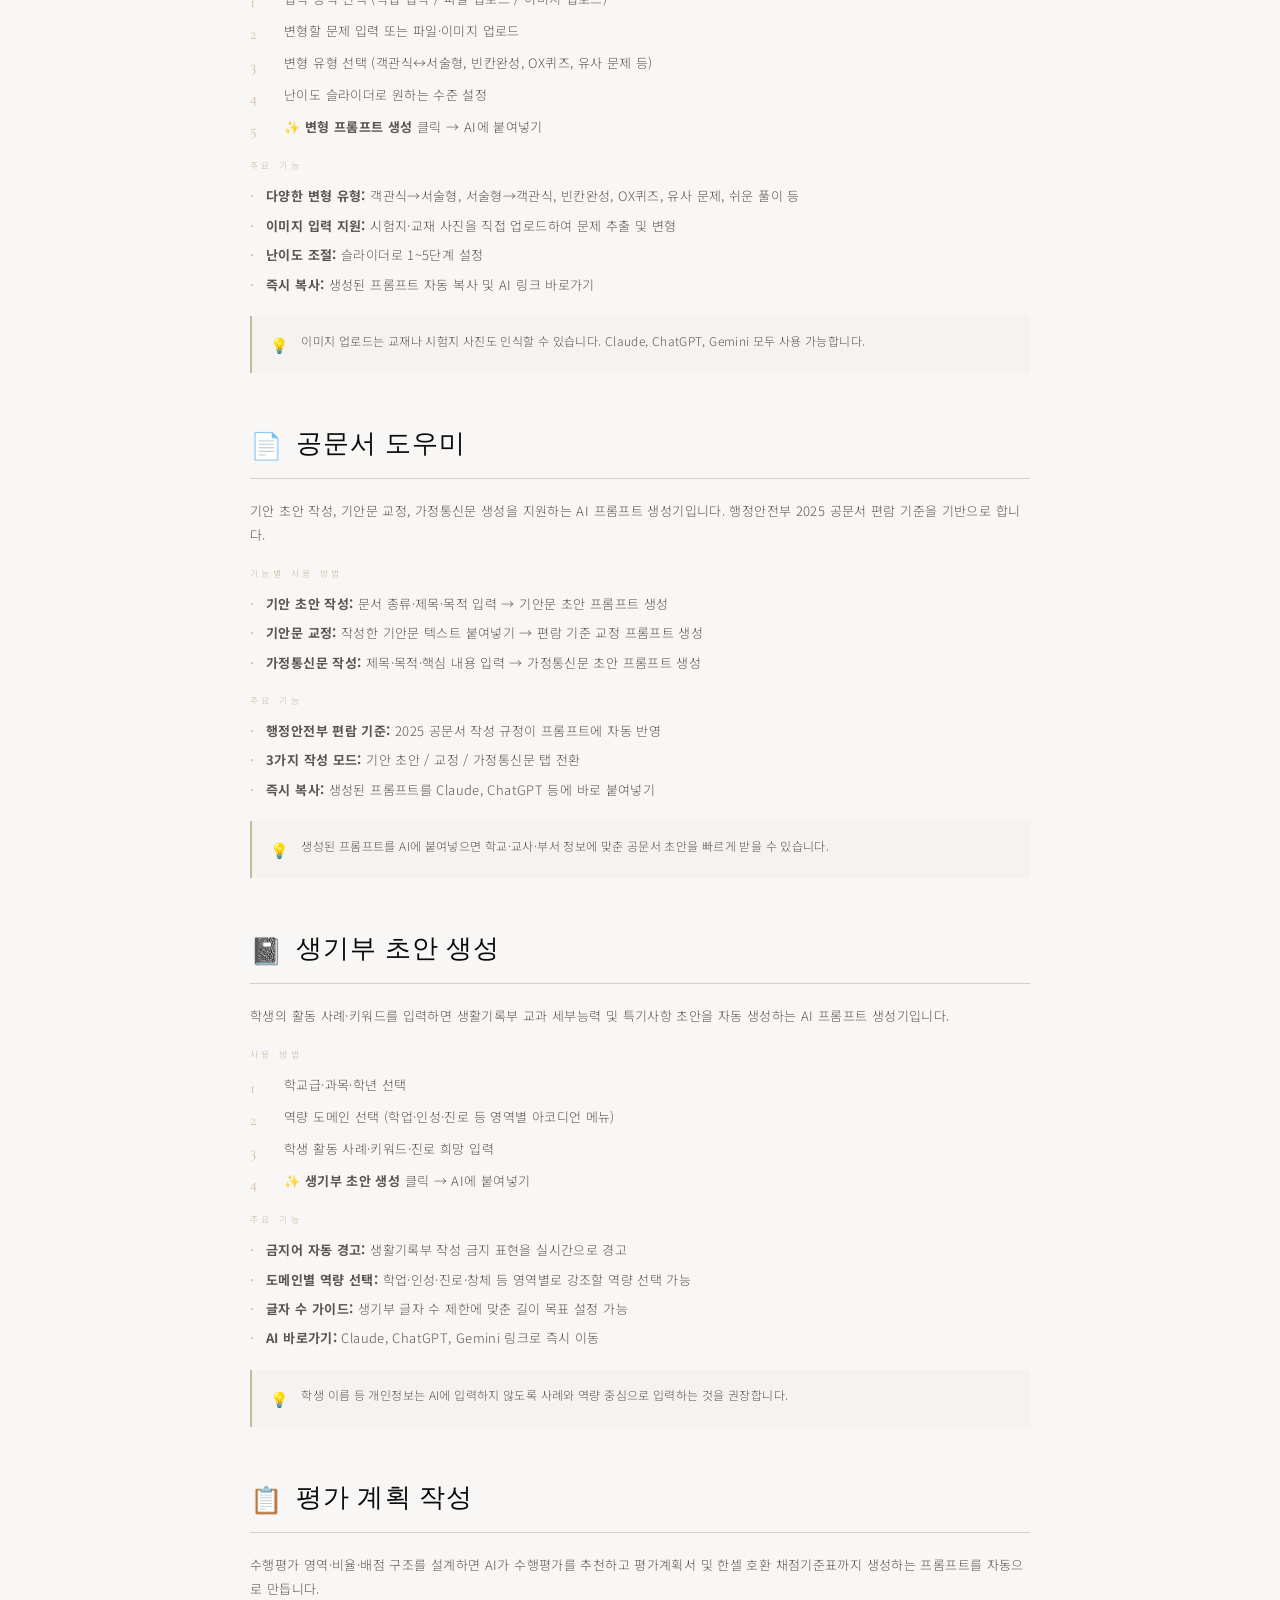
==== commit 4672b6f7: "Update index.html (v2.9.14)" ====
--- a/factory/index.html
+++ b/factory/index.html
@@ -1,1052 +1,1078 @@
-<!DOCTYPE html>
-<html lang="ko">
-<head>
-<meta charset="UTF-8">
-<meta name="viewport" content="width=device-width, initial-scale=1.0">
-<title>SsamBoard v2.9.10 — 교사전용 바탕화면 위젯</title>
-<link rel="icon" type="image/svg+xml" href="data:image/svg+xml,%3Csvg xmlns='http://www.w3.org/2000/svg' viewBox='0 0 64 64'%3E%3Crect width='64' height='64' fill='white'/%3E%3Ctext x='50%25' y='54%25' dominant-baseline='middle' text-anchor='middle' font-family='Georgia,serif' font-size='28' font-weight='700' fill='%230a0a0a'%3EH%3C/text%3E%3C/svg%3E">
-<link rel="preconnect" href="https://fonts.googleapis.com">
-<link href="https://fonts.googleapis.com/css2?family=Cormorant+Garamond:ital,wght@0,300;0,400;0,600;1,300;1,400&family=Noto+Sans+KR:wght@300;400;500;700&display=swap" rel="stylesheet">
-<style>
-:root{
-  --ink:#0a0a0a;--paper:#f8f7f5;--g50:#f4f3f1;--g100:#ebe9e6;
-  --g200:#d5d2cd;--g400:#9a9691;--g600:#5a5652;
-  --gold:#c8b89a;--F:'Cormorant Garamond',serif;--B:'Noto Sans KR',sans-serif;
-  --ease:cubic-bezier(.16,1,.3,1);
-}
-*{margin:0;padding:0;box-sizing:border-box;}
-html{scroll-behavior:smooth;}
-body{font-family:var(--B);background:var(--paper);color:var(--ink);min-height:100vh;font-size:15px;font-weight:300;letter-spacing:.025em;-webkit-font-smoothing:antialiased;}
-
-/* ── HERO ── */
-.hero{position:relative;overflow:hidden;background:var(--ink);min-height:100vh;display:flex;align-items:center;justify-content:center;padding:80px 40px;}
-#shader-canvas{position:absolute;inset:0;width:100%;height:100%;display:block;z-index:0;}
-.hero-vignette{position:absolute;inset:0;z-index:1;pointer-events:none;background:radial-gradient(ellipse at center,transparent 0%,transparent 50%,rgba(10,10,10,.55) 100%);}
-.hero-grain{position:absolute;inset:0;z-index:1;pointer-events:none;opacity:.06;mix-blend-mode:overlay;background-image:url("data:image/svg+xml;utf8,<svg xmlns='http://www.w3.org/2000/svg' width='120' height='120'><filter id='n'><feTurbulence type='fractalNoise' baseFrequency='0.9' numOctaves='2'/></filter><rect width='100%' height='100%' filter='url(%23n)' opacity='.7'/></svg>");}
-.hero-ghost{position:absolute;font-family:var(--F);font-size:clamp(120px,22vw,300px);font-weight:600;color:rgba(255,255,255,.05);letter-spacing:-.03em;user-select:none;pointer-events:none;top:50%;left:50%;transform:translate(-50%,-50%);white-space:nowrap;z-index:2;}
-.hero-body{text-align:center;position:relative;z-index:3;max-width:720px;}
-.eyebrow{font-size:9px;letter-spacing:.45em;text-transform:uppercase;color:var(--gold);margin-bottom:24px;font-weight:400;}
-.hero-mark{font-family:var(--F);font-size:clamp(64px,10vw,130px);font-weight:300;color:var(--paper);line-height:1;letter-spacing:-.03em;margin-bottom:10px;}
-.hero-mark em{font-style:italic;}
-.hero-sub{font-size:11px;color:rgba(200,184,154,.6);letter-spacing:.32em;text-transform:uppercase;margin-bottom:14px;}
-.hero-desc{font-size:15px;color:rgba(248,247,245,.55);line-height:1.9;margin-bottom:52px;font-weight:300;letter-spacing:.04em;}
-
-/* ── CTA BUTTONS ── */
-.cta-group{display:flex;gap:14px;justify-content:center;flex-wrap:wrap;}
-.cta{display:inline-flex;align-items:center;gap:10px;border:none;cursor:pointer;font-family:var(--B);font-size:10px;letter-spacing:.32em;text-transform:uppercase;font-weight:400;padding:15px 40px;transition:all .25s;text-decoration:none;}
-.cta-primary{background:var(--paper);color:var(--ink);}
-.cta-primary:hover{background:var(--gold);transform:translateY(-2px);}
-.cta-secondary{background:transparent;color:rgba(248,247,245,.7);border:1px solid rgba(248,247,245,.25);}
-.cta-secondary:hover{border-color:var(--gold);color:var(--gold);transform:translateY(-2px);}
-.cta-arr{font-size:14px;transition:transform .2s;}.cta:hover .cta-arr{transform:translateX(4px);}
-
-/* ── SCROLL HINT ── */
-.scroll-hint{position:absolute;bottom:36px;left:50%;transform:translateX(-50%);z-index:3;display:flex;flex-direction:column;align-items:center;gap:8px;animation:floatHint 2.5s ease-in-out infinite;}
-.scroll-hint-line{width:1px;height:40px;background:linear-gradient(to bottom,var(--gold),transparent);}
-.scroll-hint-text{font-size:8px;letter-spacing:.3em;text-transform:uppercase;color:rgba(200,184,154,.5);}
-@keyframes floatHint{0%,100%{transform:translateX(-50%) translateY(0)}50%{transform:translateX(-50%) translateY(6px)}}
-
-/* ── FEATURES ── */
-.features{border-top:1px solid var(--g200);}
-.feat-head{padding:64px 40px 40px;text-align:center;border-bottom:1px solid var(--g200);}
-.feat-label{font-size:9px;letter-spacing:.42em;text-transform:uppercase;color:var(--gold);margin-bottom:12px;}
-.feat-title{font-family:var(--F);font-size:clamp(28px,4vw,44px);font-weight:300;letter-spacing:.06em;margin-bottom:10px;}
-.feat-title em{font-style:italic;}
-.feat-hint{font-size:13px;color:var(--g600);line-height:1.9;max-width:560px;margin:0 auto;}
-
-.feat-grid{display:grid;grid-template-columns:1fr 1fr 1fr;gap:1px;background:var(--g200);}
-.feat-item{background:var(--paper);padding:36px 36px 40px;}
-.feat-num{font-size:9px;letter-spacing:.4em;text-transform:uppercase;color:var(--gold);margin-bottom:16px;}
-.feat-icon{font-size:28px;margin-bottom:14px;display:block;}
-.feat-name{font-family:var(--F);font-size:22px;font-weight:300;letter-spacing:.06em;margin-bottom:10px;}
-.feat-desc{font-size:13px;color:var(--g600);line-height:1.85;}
-
-/* ── WIDGET LIST ── */
-.widgets{border-top:1px solid var(--g200);}
-.wid-head{padding:64px 40px 40px;border-bottom:1px solid var(--g200);}
-.wid-label{font-size:9px;letter-spacing:.42em;text-transform:uppercase;color:var(--gold);margin-bottom:12px;}
-.wid-title{font-family:var(--F);font-size:clamp(28px,4vw,44px);font-weight:300;letter-spacing:.06em;}
-.wid-title em{font-style:italic;}
-.wid-grid{display:grid;grid-template-columns:repeat(4,1fr);gap:1px;background:var(--g200);}
-.wid-item{background:var(--paper);padding:22px 24px;display:flex;align-items:flex-start;gap:14px;}
-.wid-emoji{font-size:20px;flex-shrink:0;margin-top:2px;}
-.wid-info{}
-.wid-name{font-size:13px;font-weight:500;letter-spacing:.03em;margin-bottom:4px;}
-.wid-sub{font-size:11px;color:var(--g400);line-height:1.7;}
-
-/* ── WORK TOOLS GUIDE ── */
-.wt-section{border-top:1px solid var(--g200);}
-.wt-head{padding:64px 40px 40px;border-bottom:1px solid var(--g200);text-align:center;}
-.wt-label{font-size:9px;letter-spacing:.42em;text-transform:uppercase;color:var(--gold);margin-bottom:12px;}
-.wt-title{font-family:var(--F);font-size:clamp(28px,4vw,44px);font-weight:300;letter-spacing:.06em;}
-.wt-title em{font-style:italic;}
-.wt-body{max-width:860px;margin:0 auto;padding:48px 40px;}
-.wt-intro{font-size:14px;color:var(--g600);line-height:1.9;margin-bottom:48px;text-align:center;}
-.wt-tool{margin-bottom:52px;}
-.wt-tool-header{display:flex;align-items:center;gap:14px;margin-bottom:20px;padding-bottom:16px;border-bottom:1px solid var(--g200);}
-.wt-tool-icon{font-size:26px;}
-.wt-tool-name{font-family:var(--F);font-size:26px;font-weight:300;letter-spacing:.04em;}
-.wt-tool-desc{font-size:13px;color:var(--g600);line-height:1.85;margin-bottom:20px;}
-.wt-sub{font-size:9px;letter-spacing:.38em;text-transform:uppercase;color:var(--gold);margin-bottom:12px;margin-top:20px;}
-.wt-steps{list-style:none;counter-reset:wt;display:flex;flex-direction:column;gap:8px;margin-bottom:20px;}
-.wt-steps li{counter-increment:wt;position:relative;padding-left:34px;font-size:13px;color:var(--g600);line-height:1.85;}
-.wt-steps li::before{content:counter(wt);position:absolute;left:0;top:1px;font-family:var(--F);font-size:16px;font-weight:300;color:var(--gold);min-width:20px;}
-.wt-bullets{list-style:none;display:flex;flex-direction:column;gap:6px;margin-bottom:20px;}
-.wt-bullets li{position:relative;padding-left:16px;font-size:13px;color:var(--g600);line-height:1.8;}
-.wt-bullets li::before{content:"·";position:absolute;left:0;top:0;color:var(--gold);font-size:18px;line-height:1.3;}
-.wt-tip{display:flex;gap:12px;align-items:flex-start;background:var(--g50);border-left:2px solid var(--gold);padding:14px 18px;font-size:12px;color:var(--g600);line-height:1.85;margin-top:16px;}
-.wt-tip-icon{font-size:15px;flex-shrink:0;margin-top:1px;}
-.wt-warn{display:flex;gap:12px;align-items:flex-start;background:#fffbf5;border-left:2px solid #e8a040;padding:14px 18px;font-size:12px;color:var(--g600);line-height:1.85;margin-top:16px;}
-.wt-warn-icon{font-size:15px;flex-shrink:0;margin-top:1px;}
-.wt-neis-path{display:inline-flex;align-items:center;gap:6px;flex-wrap:wrap;background:var(--g50);border:1px solid var(--g200);border-radius:4px;padding:10px 16px;font-size:12px;color:var(--ink);letter-spacing:.03em;margin:12px 0 16px;}
-.wt-neis-arrow{color:var(--gold);font-size:11px;}
-@media(max-width:600px){.wt-body{padding:32px 24px;}}
-
-/* ── DOWNLOAD SECTION ── */
-.download{background:var(--ink);padding:80px 40px;text-align:center;position:relative;overflow:hidden;}
-#dl-canvas{position:absolute;inset:0;width:100%;height:100%;z-index:0;opacity:.6;}
-.dl-inner{position:relative;z-index:1;}
-.dl-label{font-size:9px;letter-spacing:.45em;text-transform:uppercase;color:var(--gold);margin-bottom:20px;}
-.dl-title{font-family:var(--F);font-size:clamp(36px,6vw,72px);font-weight:300;color:var(--paper);line-height:1;letter-spacing:-.02em;margin-bottom:16px;}
-.dl-title em{font-style:italic;}
-.dl-desc{font-size:14px;color:rgba(248,247,245,.5);line-height:1.9;max-width:480px;margin:0 auto 48px;letter-spacing:.04em;}
-.dl-note{margin-top:28px;font-size:11px;color:rgba(200,184,154,.45);letter-spacing:.08em;line-height:1.8;}
-.dl-note b{color:rgba(200,184,154,.7);font-weight:400;}
-
-/* ── HOW TO ── */
-.howto{border-top:1px solid var(--g200);}
-.ht-head{padding:64px 40px 40px;border-bottom:1px solid var(--g200);text-align:center;}
-.ht-label{font-size:9px;letter-spacing:.42em;text-transform:uppercase;color:var(--gold);margin-bottom:12px;}
-.ht-title{font-family:var(--F);font-size:clamp(28px,4vw,44px);font-weight:300;letter-spacing:.06em;}
-.ht-title em{font-style:italic;}
-.ht-steps{display:grid;grid-template-columns:1fr 1fr 1fr 1fr;gap:1px;background:var(--g200);}
-.ht-step{background:var(--paper);padding:36px 32px;}
-.ht-snum{font-size:9px;letter-spacing:.4em;text-transform:uppercase;color:var(--gold);margin-bottom:14px;}
-.ht-sicon{font-size:32px;margin-bottom:14px;display:block;}
-.ht-sname{font-family:var(--F);font-size:20px;font-weight:300;letter-spacing:.06em;margin-bottom:10px;}
-.ht-sdesc{font-size:13px;color:var(--g600);line-height:1.85;}
-.ht-warn{margin:0;padding:24px 40px;background:var(--g50);border-top:1px solid var(--g200);border-bottom:1px solid var(--g200);}
-.ht-warn-inner{max-width:860px;margin:0 auto;display:flex;gap:16px;align-items:flex-start;}
-.ht-warn-icon{font-size:18px;flex-shrink:0;margin-top:2px;}
-.ht-warn-text{font-size:13px;color:var(--g600);line-height:1.9;}
-.ht-warn-text b{color:var(--ink);font-weight:500;}
-
-/* ── FOOTER ── */
-footer{padding:36px 40px;border-top:1px solid var(--g200);display:flex;align-items:center;justify-content:space-between;flex-wrap:wrap;gap:16px;}
-.footer-brand{font-family:var(--F);font-size:22px;font-weight:300;letter-spacing:-.02em;}
-.footer-info{font-size:11px;color:var(--g400);line-height:1.9;letter-spacing:.04em;}
-.footer-info a{color:var(--gold);text-decoration:none;transition:opacity .2s;}.footer-info a:hover{opacity:.7;}
-
-/* ── ANIMATIONS ── */
-@keyframes fadeUp{from{opacity:0;transform:translateY(20px)}to{opacity:1;transform:translateY(0)}}
-.hero-body{animation:fadeUp .8s var(--ease) .2s both;}
-
-/* ── RESPONSIVE ── */
-@media(max-width:900px){
-  .feat-grid,.ht-steps{grid-template-columns:1fr 1fr;}
-  .wid-grid{grid-template-columns:1fr 1fr;}
-}
-@media(max-width:600px){
-  .hero{padding:60px 24px;}
-  .feat-grid,.ht-steps,.wid-grid{grid-template-columns:1fr;}
-  .feat-head,.wid-head,.ht-head,.feat-item,.wid-item,.ht-step{padding-left:24px;padding-right:24px;}
-  footer{flex-direction:column;}
-  .cta-group{flex-direction:column;align-items:center;}
-}
-::-webkit-scrollbar{width:3px;}::-webkit-scrollbar-track{background:var(--g100);}::-webkit-scrollbar-thumb{background:var(--g200);}
-</style>
-</head>
-<body>
-
-<!-- ── HERO ── -->
-<section class="hero">
-  <canvas id="shader-canvas"></canvas>
-  <div class="hero-vignette"></div>
-  <div class="hero-grain"></div>
-  <div class="hero-ghost">S</div>
-  <div class="hero-body">
-    <div class="eyebrow">교사전용 Windows 바탕화면 위젯 · 무료 · v2.9.10</div>
-    <div class="hero-mark">Ssam&#8209;<em>B</em>oard</div>
-    <div class="hero-sub">Desktop Widget App for Teachers</div>
-    <div class="hero-desc">
-      수업, 급식, 시간표, 날씨, 할 일까지.<br>
-      교사에게 필요한 모든 것을 바탕화면 위에 펼쳐두세요.<br>
-      <b style="color:rgba(200,184,154,.9);font-weight:400">v2.9.10 — 학교망에서 막히던 휴대폰 연동을 고쳤습니다. 컴퓨터를 바꿔도 백업 파일 하나로 자료를 그대로 옮기고, 교무비서 펫 '번뜩이'는 일정을 먼저 챙깁니다.</b>
-    </div>
-    <div class="cta-group">
-      <a class="cta cta-primary" href="https://github.com/esquire0-cell/deploy/releases/latest" target="_blank">
-        ⬇︎ &nbsp;지금 다운로드 <span class="cta-arr">→</span>
-      </a>
-      <a class="cta cta-secondary" href="https://www.notion.so/H-Factory-3507fde37cfc81e9bc11c64cd8eb754a" target="_blank">
-        📖 &nbsp;사용 설명서
-      </a>
-      <a class="cta cta-secondary" href="https://www.notion.so/3fb7fde37cfc8159857bcc287491c121" target="_blank">
-        ⚡ &nbsp;교무비서(펫) 안내
-      </a>
-    </div>
-  </div>
-  <div class="scroll-hint">
-    <div class="scroll-hint-line"></div>
-    <div class="scroll-hint-text">Scroll</div>
-  </div>
-</section>
-
-<!-- ── FEATURES ── -->
-<section class="features">
-  <div class="feat-head">
-    <div class="feat-label">Features</div>
-    <div class="feat-title">교사의 하루를 <em>더 가볍게</em></div>
-    <div class="feat-hint">H-Factory는 교사의 일상 업무를 돕기 위해 설계된 위젯 앱입니다. 설치하고 바탕화면에 올려두기만 하면 됩니다.</div>
-  </div>
-  <div class="feat-grid">
-    <div class="feat-item">
-      <div class="feat-num">Feature 00 · New</div>
-      <span class="feat-icon">⚡</span>
-      <div class="feat-name">교무비서 펫 '번뜩이'</div>
-      <div class="feat-desc">화면 오른쪽 아래를 돌아다니는 픽셀 펫이 수업 시작 전·급식·마감 할 일·디데이·학생 생일·시간표 변경을 먼저 알려 주고, "내일 일정", "금요일 급식"처럼 물으면 바로 답합니다. "3-1 아이유 내일 결석", "16일에 체험학습 등록해줘", "2반 3명 뽑아줘"처럼 말로 부탁하면 명렬표·학사일정·수업도구를 직접 처리하고, 그 밖의 질문은 AI가 답합니다. 쓸수록 레벨이 올라 소품이 생깁니다. 캐릭터 5종·16가지 동작. <b>v2.9.0 신규</b></div>
-    </div>
-    <div class="feat-item">
-      <div class="feat-num">Feature 01</div>
-      <span class="feat-icon">📱</span>
-      <div class="feat-name">휴대폰 연동</div>
-      <div class="feat-desc">구글 계정을 한 번 연결하면 PC의 할 일·학사일정·급식·시간표·출결·진도·상담 일지를 휴대폰에서 그대로 확인하고 입력합니다. 학사일정은 PC처럼 달력으로 보고, 위젯과 아래 메뉴는 직접 고릅니다. 앱 설치 없이 홈 화면에 추가해 쓰고, 고친 내용은 PC로 돌아옵니다. 출결은 지각·조퇴·결과 교시까지 휴대폰에서 기록합니다.</div>
-    </div>
-    <div class="feat-item">
-      <div class="feat-num">Feature 02</div>
-      <span class="feat-icon">🏫</span>
-      <div class="feat-name">NEIS 자동 연동</div>
-      <div class="feat-desc">학교 급식 메뉴와 학사일정을 NEIS에서 자동으로 불러옵니다. API 키 없이도 기본 사용이 가능합니다.</div>
-    </div>
-    <div class="feat-item">
-      <div class="feat-num">Feature 03</div>
-      <span class="feat-icon">⏱️</span>
-      <div class="feat-name">교시 타이머</div>
-      <div class="feat-desc">현재 교시와 남은 시간을 실시간으로 표시합니다. 시간표와 연동되어 다음 수업도 미리 알려줍니다.</div>
-    </div>
-    <div class="feat-item">
-      <div class="feat-num">Feature 04</div>
-      <span class="feat-icon">🎲</span>
-      <div class="feat-name">수업 도구 모음</div>
-      <div class="feat-desc">무작위 추첨, 타이머, 사다리타기, 룰렛, QR코드, 소음측정기까지. 수업 진행에 필요한 도구를 한곳에서.</div>
-    </div>
-    <div class="feat-item">
-      <div class="feat-num">Feature 05</div>
-      <span class="feat-icon">🗂️</span>
-      <div class="feat-name">업무도구 모음</div>
-      <div class="feat-desc">상담 일지, 진도 체크, 성적 분석, 공문서 도우미, 생기부 초안 생성, 규정나침반, 기록 정리 도우미까지. 교사의 핵심 업무를 AI로 빠르게 처리할 수 있는 총 12가지 도구를 별도 창에서 사용합니다.</div>
-    </div>
-  </div>
-</section>
-
-<!-- ── WIDGET LIST ── -->
-<section class="widgets">
-  <div class="wid-head">
-    <div class="wid-label">21 Widgets</div>
-    <div class="wid-title">총 <em>21가지</em> 위젯</div>
-  </div>
-  <div class="wid-grid">
-    <div class="wid-item"><span class="wid-emoji">🕐</span><div class="wid-info"><div class="wid-name">디지털 시계</div><div class="wid-sub">현재 시각·날짜·요일 표시</div></div></div>
-    <div class="wid-item"><span class="wid-emoji">🕰️</span><div class="wid-info"><div class="wid-name">아날로그 시계</div><div class="wid-sub">초침이 있는 아날로그 방식 시계</div></div></div>
-    <div class="wid-item"><span class="wid-emoji">📅</span><div class="wid-info"><div class="wid-name">시간표</div><div class="wid-sub">주간 시간표, 현재 교시 강조, 컴시간 연동·↻ 바로 받기</div></div></div>
-    <div class="wid-item"><span class="wid-emoji">⏱️</span><div class="wid-info"><div class="wid-name">교시 타이머</div><div class="wid-sub">남은 시간 카운트다운, 주말 휴일 표시</div></div></div>
-    <div class="wid-item"><span class="wid-emoji">🍱</span><div class="wid-info"><div class="wid-name">급식</div><div class="wid-sub">NEIS 자동 연동, 날짜 이동</div></div></div>
-    <div class="wid-item"><span class="wid-emoji">✅</span><div class="wid-info"><div class="wid-name">할 일</div><div class="wid-sub">중요도·마감일·임박 알림·드래그 순서 변경</div></div></div>
-    <div class="wid-item"><span class="wid-emoji">📝</span><div class="wid-info"><div class="wid-name">메모</div><div class="wid-sub">자유 텍스트 자동 저장</div></div></div>
-    <div class="wid-item"><span class="wid-emoji">📅</span><div class="wid-info"><div class="wid-name">D-DAY</div><div class="wid-sub">여러 날짜 등록·자동 카운트·드래그 순서 변경</div></div></div>
-    <div class="wid-item"><span class="wid-emoji">🔗</span><div class="wid-info"><div class="wid-name">바로가기</div><div class="wid-sub">URL·파일·폴더 즉시 실행·끌어다 놓아 등록</div></div></div>
-    <div class="wid-item"><span class="wid-emoji">🎲</span><div class="wid-info"><div class="wid-name">수업도구</div><div class="wid-sub">추첨·타이머·사다리·룰렛·QR·소음측정기</div></div></div>
-    <div class="wid-item"><span class="wid-emoji">🗂️</span><div class="wid-info"><div class="wid-name">업무도구</div><div class="wid-sub">상담·진도·성적·수행채점·이벤트·수업자료·문제변형·공문서·생기부·평가계획</div></div></div>
-    <div class="wid-item"><span class="wid-emoji">📋</span><div class="wid-info"><div class="wid-name">명렬표</div><div class="wid-sub">출결·메모·교시 기록, 하루 여러 출결, 월별 내보내기</div></div></div>
-    <div class="wid-item"><span class="wid-emoji">📅</span><div class="wid-info"><div class="wid-name">학사일정</div><div class="wid-sub">월간 달력 + NEIS 연동</div></div></div>
-    <div class="wid-item"><span class="wid-emoji">🌤️</span><div class="wid-info"><div class="wid-name">날씨</div><div class="wid-sub">API 키 불필요, 30분 갱신</div></div></div>
-    <div class="wid-item"><span class="wid-emoji">📊</span><div class="wid-info"><div class="wid-name">학급통계</div><div class="wid-sub">월별 출결 현황·개인별 출결 현황·교시까지 담은 엑셀</div></div></div>
-    <div class="wid-item"><span class="wid-emoji">📌</span><div class="wid-info"><div class="wid-name">포스트잇</div><div class="wid-sub">5색상, 자동 저장</div></div></div>
-    <div class="wid-item"><span class="wid-emoji">🔔</span><div class="wid-info"><div class="wid-name">커스텀 알림</div><div class="wid-sub">시간·메시지 등록 팝업</div></div></div>
-    <div class="wid-item"><span class="wid-emoji">✨</span><div class="wid-info"><div class="wid-name">명패</div><div class="wid-sub">무지개·반짝임·웨이브·글로우·파이어</div></div></div>
-    <div class="wid-item"><span class="wid-emoji">🖥️</span><div class="wid-info"><div class="wid-name">시스템 제어</div><div class="wid-sub">볼륨·밝기·와이파이 슬라이더</div></div></div>
-    <div class="wid-item"><span class="wid-emoji">🏫</span><div class="wid-info"><div class="wid-name">학급 시간표</div><div class="wid-sub">담임 학급의 시간표를 요일별로 표시</div></div></div>
-    <div class="wid-item"><span class="wid-emoji">🎯</span><div class="wid-info"><div class="wid-name">오늘의 미션</div><div class="wid-sub">교사·학생 오늘의 도전 미션 매일 자동 선택</div></div></div>
-  </div>
-</section>
-
-<!-- ── HOW TO ── -->
-<section class="howto">
-  <div class="ht-head">
-    <div class="ht-label">How to Install</div>
-    <div class="ht-title">설치 방법은 <em>단 4단계</em></div>
-  </div>
-  <div class="ht-steps">
-    <div class="ht-step">
-      <div class="ht-snum">Step 01</div>
-      <span class="ht-sicon">🔗</span>
-      <div class="ht-sname">다운로드 페이지 열기</div>
-      <div class="ht-sdesc">아래 다운로드 버튼을 클릭하면 GitHub Releases 페이지로 이동합니다. 로그인 없이 누구나 무료로 받을 수 있습니다.</div>
-    </div>
-    <div class="ht-step">
-      <div class="ht-snum">Step 02</div>
-      <span class="ht-sicon">📦</span>
-      <div class="ht-sname">.exe 파일 다운로드</div>
-      <div class="ht-sdesc">페이지 하단 <b>Assets</b> 목록에서 <b>SsamBoard.Setup.x.x.x.exe</b> 파일만 클릭하여 받으세요. 다른 파일(.blockmap, .yml 등)은 필요 없습니다.</div>
-    </div>
-    <div class="ht-step">
-      <div class="ht-snum">Step 03</div>
-      <span class="ht-sicon">🛡️</span>
-      <div class="ht-sname">Windows 보안 경고 허용</div>
-      <div class="ht-sdesc">처음 실행 시 파란색 보안 경고 팝업이 나타날 수 있습니다. <b>"추가 정보"</b>를 클릭한 후 <b>"실행"</b>을 누르면 됩니다. 악성 소프트웨어가 아니니 안심하세요.</div>
-    </div>
-    <div class="ht-step">
-      <div class="ht-snum">Step 04</div>
-      <span class="ht-sicon">🎉</span>
-      <div class="ht-sname">바탕화면에서 시작!</div>
-      <div class="ht-sdesc">설치가 완료되면 쌤보드가 바탕화면 위에 바로 실행됩니다. 다음부터는 <b>바탕화면의 쌤보드 아이콘</b>으로 실행하세요(설치 파일을 다시 누르면 매번 설치 화면이 지나갑니다). 이후 업데이트는 앱에서 자동으로 알려줍니다.</div>
-    </div>
-  </div>
-  <div class="ht-warn">
-    <div class="ht-warn-inner">
-      <span class="ht-warn-icon">⚠️</span>
-      <div class="ht-warn-text">
-        <b>파일이 "확인되지 않음 XXXXXX.crdownload"로 저장되나요?</b><br>
-        Chrome/Edge 브라우저가 .exe 파일을 위험하다고 판단해 차단한 것입니다. 실제 악성 소프트웨어가 아니니 안심하세요. 아래 세 가지 방법 중 하나로 해결할 수 있습니다.<br><br>
-        <b>방법 1 — 파일 이름 바꾸기 (가장 빠름)</b><br>
-        다운로드 폴더에서 .crdownload 파일을 우클릭 → 이름 바꾸기 → <b>SsamBoard.Setup.exe</b> 로 변경 → 확장자 경고 팝업에서 <b>예</b> 클릭 → 실행<br><br>
-        <b>방법 2 — 브라우저 다운로드 목록에서 허용</b><br>
-        Chrome 주소창에 <b>chrome://downloads</b> 입력 → 해당 파일 옆 ⋮ 메뉴 → <b>유지</b> 또는 <b>허용</b> 클릭<br><br>
-
-      </div>
-    </div>
-  </div>
-</section>
-
-<!-- ── WHAT'S NEW GUIDE (v2.9.1 ~ v2.9.10) ── -->
-<section class="wt-section">
-  <div class="wt-head">
-    <div class="wt-label">What's New · v2.9.1 – v2.9.10</div>
-    <div class="wt-title">새 기능 <em>사용법</em></div>
-  </div>
-  <div class="wt-body">
-    <p class="wt-intro">v2.9.10에서는 일부 학교망에서 휴대폰 연동이 막히던 문제를 고쳤고, v2.9.9에서는 자료를 백업 파일로 옮기는 기능이 생겼습니다. 그 사이 출결을 하루에 여러 개 기록하고 학생별로 모아 볼 수 있게 되었고, 바로가기는 끌어다 놓아 등록합니다. 컴시간 시간표는 바로 다시 받을 수 있고, 쌤보드가 늦게 뜨던 문제도 고쳤습니다.</p>
-
-    <!-- 자료 백업 -->
-    <div class="wt-tool">
-      <div class="wt-tool-header">
-        <span class="wt-tool-icon">💾</span>
-        <div class="wt-tool-name">자료 백업 · 불러오기 <span style="font-size:.75em;opacity:.6">v2.9.9</span></div>
-      </div>
-      <p class="wt-tool-desc">쌤보드 자료는 컴퓨터 안에만 저장됩니다. 컴퓨터를 새것으로 바꾸거나 윈도우를 다시 설치하면 처음 상태로 시작하니, 그 전에 백업 파일을 만들어 두세요.</p>
-      <div class="wt-sub">이럴 때 쓰세요</div>
-      <ul class="wt-bullets">
-        <li>컴퓨터를 새것으로 바꿀 때</li>
-        <li>윈도우를 다시 설치하거나 컴퓨터를 초기화하기 전에</li>
-        <li>그동안 쓴 자료를 따로 보관해 두고 싶을 때</li>
-      </ul>
-      <div class="wt-sub">옮기는 방법</div>
-      <ol class="wt-steps">
-        <li>옛 컴퓨터에서 <b>설정 › 백업</b> 탭 → <b>백업 파일 만들기</b>. 할 일·메모·일정·시간표·명렬표·출결·상담·채점·규정 문서 등이 파일 하나로 저장됩니다</li>
-        <li>그 파일을 USB 등으로 새 컴퓨터에 옮깁니다</li>
-        <li>새 컴퓨터에 쌤보드를 설치하고 <b>설정 › 백업</b> 탭 → <b>백업 파일 불러오기</b>로 파일을 고릅니다</li>
-        <li>쌤보드가 다시 시작되면 예전 자료가 그대로 보입니다</li>
-      </ol>
-      <ul class="wt-bullets">
-        <li>불러오기 전 자료는 만일을 위해 따로 저장해 둡니다</li>
-        <li>구글 연동(캘린더·휴대폰)은 백업에 담기지 않습니다. 새 컴퓨터에서 <b>설정 › 휴대폰 연동</b>으로 다시 연결해 주세요. 같은 계정이면 쓰던 '쌤보드' 캘린더를 이어 씁니다</li>
-        <li>백업 파일에는 학생 개인정보가 들어 있습니다. USB나 개인 저장 공간에만 두고, 옮긴 뒤에는 지워 주세요</li>
-      </ul>
-    </div>
-
-    <!-- 출결 -->
-    <div class="wt-tool">
-      <div class="wt-tool-header">
-        <span class="wt-tool-icon">📋</span>
-        <div class="wt-tool-name">출결 여러 개 기록 · 개인별 출결 현황 <span style="font-size:.75em;opacity:.6">v2.9.3 · v2.9.6</span></div>
-      </div>
-      <div class="wt-sub">하루에 출결을 여러 개 (v2.9.6)</div>
-      <ul class="wt-bullets">
-        <li>지각했다가 조퇴한 학생처럼 하루에 출결이 둘 이상이면, 학생을 누르고 <b>지각·조퇴·결과 버튼을 함께 켜면</b> 됩니다</li>
-        <li>켠 출결마다 교시를 고르는 줄이 따로 나옵니다 (예: 지각은 1교시까지, 조퇴는 6교시부터)</li>
-        <li>켜진 버튼을 다시 누르면 그 출결만 꺼지고, 결석은 하루 전체라서 누르면 다른 출결은 꺼집니다</li>
-        <li>통계에서는 지각 1·조퇴 1로 각각 세고, 개인별 출결 현황과 엑셀에는 나이스처럼 출결마다 한 줄씩 나옵니다</li>
-        <li>펫에게 지각한 학생을 "조퇴 처리해줘"라고 하면 지각은 그대로 두고 조퇴를 더합니다. 휴대폰에서도 함께 고를 수 있습니다</li>
-      </ul>
-      <div class="wt-sub">개인별 출결 현황 (v2.9.3)</div>
-      <ul class="wt-bullets">
-        <li><b>학급통계</b>에서 학생을 누르면 나이스 화면처럼 성명·출결일자·출결구분·결시교시·사유를 표로 보여 줍니다</li>
-        <li>위쪽 <b>[월별]·[일별]</b> 버튼으로 기간을 고르고, ◀ ▶로 한 달·하루씩 넘겨 봅니다</li>
-      </ul>
-      <div class="wt-sub">명렬표 월별 내보내기 (v2.9.3)</div>
-      <ul class="wt-bullets">
-        <li>명렬표 위쪽 <b>[월별 내보내기]</b>를 누르고 달을 고르면 그 달의 출결·메모와 학생별 합계(결석·지각·조퇴·결과·메모 건수)가 엑셀로 저장됩니다</li>
-        <li>전체 날짜를 내보내는 기존 버튼은 <b>[일별 내보내기]</b>로 이름이 바뀌었습니다</li>
-      </ul>
-    </div>
-
-    <!-- 바로가기 -->
-    <div class="wt-tool">
-      <div class="wt-tool-header">
-        <span class="wt-tool-icon">🔗</span>
-        <div class="wt-tool-name">바로가기 끌어다 놓기 <span style="font-size:.75em;opacity:.6">v2.9.1</span></div>
-      </div>
-      <ul class="wt-bullets">
-        <li>바탕화면이나 탐색기에서 폴더·파일·프로그램을 <b>바로가기 위젯 위로 끌어다 놓으면</b> 바로 등록됩니다. 여러 개를 한꺼번에 놓아도 됩니다</li>
-        <li>인터넷 바로가기는 사이트 주소로 등록되고, 폴더·프로그램은 윈도우 아이콘이 함께 보입니다</li>
-        <li>이름을 바꾸거나 지우는 것은 <b>설정 › 바로가기</b>에서 합니다</li>
-      </ul>
-    </div>
-
-    <!-- 컴시간 -->
-    <div class="wt-tool">
-      <div class="wt-tool-header">
-        <span class="wt-tool-icon">📅</span>
-        <div class="wt-tool-name">컴시간 시간표 바로 받기 <span style="font-size:.75em;opacity:.6">v2.9.5 · v2.9.8</span></div>
-      </div>
-      <ul class="wt-bullets">
-        <li>시간표 위젯의 주 이동 막대 오른쪽 <b>↻ 버튼</b>을 누르면 컴시간알리미에서 바로 다시 받습니다. 마우스를 올리면 마지막으로 받은 시각이 보입니다</li>
-        <li>10분마다 자동으로 다시 받고, 위젯을 다시 볼 때나 설정을 저장할 때도 새로 받습니다</li>
-        <li>컴시간에 연결하지 못하면 ↻ 버튼이 <b>주황색</b>으로 바뀌어 저장해 둔 시간표임을 알려 줍니다</li>
-        <li>휴대폰은 PC가 받아 둔 시간표를 보여 줍니다. 휴대폰을 새로고침하기 전에 PC에서 ↻를 눌러 주세요</li>
-        <li>v2.9.8: 11월 초 컴시간알리미 사이트가 바뀌어 시간표를 받지 못하던 문제를 고쳤습니다</li>
-      </ul>
-    </div>
-
-    <!-- 그 밖에 -->
-    <div class="wt-tool">
-      <div class="wt-tool-header">
-        <span class="wt-tool-icon">🔧</span>
-        <div class="wt-tool-name">그 밖에 바뀐 점</div>
-      </div>
-      <ul class="wt-bullets">
-        <li><b>빠른 실행 (v2.9.4):</b> 실행하거나 업무도구를 열 때 늦게 뜨던 문제를 고쳤습니다. 글꼴·아이콘을 쌤보드 안에 넣어 학교망이 느려도 바로 뜨고, 인터넷이 끊겨도 그대로 보입니다</li>
-        <li><b>세로 모니터 (v2.9.7):</b> 컴퓨터를 다시 켜면 위젯 판이 화면 절반만 쓰던 문제를 고쳤습니다. 판 크기는 편집 모드에서 정할 때만 저장되고, 화면 가득 쓰면 모니터를 돌려도 전체를 따라갑니다. 판 손잡이도 마우스를 정확히 따라옵니다</li>
-        <li><b>날짜 칸 (v2.9.8):</b> 날짜를 키보드로 이어 치면 연도가 6자리까지 들어가던 문제를 고쳤습니다. 이제 4자리를 치면 바로 월로 넘어갑니다 (D-DAY·할 일·상담 일지·이벤트 플래너·휴대폰)</li>
-        <li><b>학교망 휴대폰 연동 (v2.9.10):</b> 학교망 장비나 보안 프로그램이 통신을 검사하는 컴퓨터에서는 구글 로그인까지 마쳐도 '인증 실패'가 뜨고 연결되지 않았습니다. 이제 브라우저와 같은 방식으로 구글과 통신해서 연결됩니다. 업데이트 후 <b>설정 › 휴대폰 연동</b>에서 <b>구글 연결</b>을 다시 눌러 주세요</li>
-      </ul>
-    </div>
-
-  </div>
-</section>
-
-<!-- ── WHAT'S NEW GUIDE (v2.9.0) ── -->
-<section class="wt-section">
-  <div class="wt-head">
-    <div class="wt-label">What's New · v2.9.0</div>
-    <div class="wt-title">교무비서 펫 · 출결 교시 <em>사용법</em></div>
-  </div>
-  <div class="wt-body">
-    <p class="wt-intro">v2.9.0에서는 교무비서 펫 '번뜩이'가 새로 생겼고, 명렬표 출결을 교시 단위로 기록할 수 있게 되었습니다. 일부 업무도구의 AI 모델도 새로 바꿨습니다.</p>
-
-    <!-- 바탕화면 펫 -->
-    <div class="wt-tool">
-      <div class="wt-tool-header">
-        <span class="wt-tool-icon">⚡</span>
-        <div class="wt-tool-name">교무비서 펫 '번뜩이'</div>
-      </div>
-      <p class="wt-tool-desc">제작자 닉네임 hirameki(번뜩이다)에서 이름을 딴 픽셀 펫이 화면 오른쪽 아래를 돌아다니며 일정을 챙기고, 말로 부탁하면 바로 처리하고, 물어보면 답합니다. 펫에게 <b>"도움말"</b> 또는 <b>"뭐 할 수 있어?"</b>라고 물으면 할 수 있는 일을 모두 알려 줍니다. 설정 항목과 할 수 있는 일을 한 장에 모은 <a href="https://www.notion.so/3fb7fde37cfc8159857bcc287491c121" target="_blank" style="color:#c2603f;font-weight:700">교무비서(펫) 안내 →</a></p>
-      <div class="wt-sub">시작하기</div>
-      <ol class="wt-steps">
-        <li>설치하면 펫이 바로 나타납니다. <b>설정 › 펫</b>에서 켜고 끌 수 있습니다</li>
-        <li>캐릭터 5종(번뜩이·스파키·몽글이·말랑이·냥이)과 색상, 크기(48·72·96px)를 고릅니다</li>
-        <li>말 거는 정도(조용히·보통·수다쟁이), 수업 중 동작(말만 멈추기·숨기기·평소대로), 방해 금지 시간, 먼저 알려 줄 알림 종류를 정합니다</li>
-        <li>펫을 한 번 누르면 메뉴와 입력칸이, 말풍선의 <b>⤢</b>를 누르면 큰 대화창이 열립니다</li>
-      </ol>
-      <div class="wt-sub">먼저 알려 줘요</div>
-      <ul class="wt-bullets">
-        <li><b>아침 인사:</b> 날씨·오늘 수업·일정·디데이·학생 생일 요약</li>
-        <li><b>수업 시작 전</b>(팔레트 알림과 같은 시각, 기본 2분 전) · <b>점심 급식</b> · <b>마감 할 일</b>(10시·2시) · <b>디데이</b>(7·3·1일 전, 당일) · <b>내일 일정</b>(3시 반) · <b>퇴근 인사</b></li>
-        <li><b>조회 뒤 출결 확인:</b> 오늘 출결 기록이 없으면 물어보고 "모두 출석이에요"로 답할 수 있습니다</li>
-        <li><b>학생 생일:</b> 이벤트 플래너에 넣어 둔 학생 생일을 아침에 알려 줍니다</li>
-        <li><b>시간표 바뀜:</b> 컴시간알리미 시간표가 바뀌면 "내일 3교시 수학 → 체육"처럼 바로 알려 줍니다</li>
-        <li><b>체육 날씨:</b> 체육 1시간 전, 미세먼지 나쁨·비·폭염·한파면 실내 수업을 권합니다</li>
-        <li><b>출결 흐름:</b> 3일 연속 결석, 이번 달 3번째 이상 지각인 학생을 짚어 줍니다</li>
-        <li><b>상담 다시 챙기기:</b> 상담하고 2주가 지난 학생을 수업이 끝난 오후에 알려 줍니다</li>
-        <li><b>금요일 한 주 돌아보기:</b> 이번 주 수업 시간·완료한 할 일·다음 주 일정을 정리해 줍니다</li>
-        <li>설정 › 알림의 <b>'펫이 켜져 있으면 펫이 대신 알리기'</b>를 켜 두면 수업 전·점심·퇴근·아침 알림을 팝업 대신 펫이 말해 줍니다 (펫이 꺼져 있거나 접혀 있으면 팝업으로)</li>
-      </ul>
-      <div class="wt-sub">말로 부탁하세요 (바로 실행, 잘못되면 [되돌리기])</div>
-      <ul class="wt-bullets">
-        <li><b>할 일:</b> "할 일 추가 학습지 인쇄 내일까지", "가정통신문 결재 등록해줘", "학습지 인쇄 끝냈어"</li>
-        <li><b>학사일정·디데이:</b> "16일에 '체험학습' 등록해줘", "10월 30일 협의회 일정 추가", "디데이 추가 수능 11월 19일" — 긴 문장에서도 이름만 쏙 뽑아 등록합니다</li>
-        <li><b>지우기:</b> "16일 체험학습 일정 삭제해줘", "할 일에서 보고서 지워줘", "디데이 수능 삭제"</li>
-        <li><b>출결:</b> "3-1 아이유 내일 결석", "김철수 3교시 조퇴 기록해줘", "아이유 결석 취소" — 성을 빼고 <b>"민지 지각"</b>이라 하면 "김민지 학생인가요?" 하고 되물은 뒤 기록합니다</li>
-        <li><b>출결 조회:</b> "오늘 결석 누구야", "지난주 출결", "아이유 이번 달 지각 몇 번"</li>
-        <li><b>상담·진도:</b> "아이유 상담 기록: 교우 관계 고민", "3반 국어 2단원 3차시 완료", "진도 어디까지야"</li>
-        <li><b>메모·포스트잇:</b> "메모에 회의 자료 준비 적어줘", "노란 포스트잇에 학부모 전화 붙여줘", "2번 포스트잇 떼줘"</li>
-        <li><b>알림:</b> "10분 뒤에 회의 알려줘", "3시 반에 학부모 전화 알려줘"</li>
-        <li><b>수업도구 바로 실행:</b> "2반 3명 뽑아줘", "타이머 5분", "모둠 4개로 나눠줘", "룰렛 돌려줘", "백색소음 틀어줘"</li>
-        <li><b>열고 닫기:</b> "상담일지 열어줘", "규정나침반 열어줘", "나이스 열어줘"(바로가기 이름), "다 닫아줘"</li>
-        <li><b>여러 개 한 번에:</b> "상담일지 열고 아이유 결석 기록해줘"</li>
-        <li><b>집중 타이머:</b> "25분 집중" — 끝나면 쉬는 시간도 챙겨 줍니다. "집중 그만"으로 멈춥니다</li>
-      </ul>
-      <div class="wt-sub">물어보세요</div>
-      <ul class="wt-bullets">
-        <li><b>일정:</b> "내일 일정", "다음 주 일정", "15일 일정", "중간고사 언제야"</li>
-        <li><b>급식·시간표:</b> "금요일 급식", "내일 석식", "목요일 3교시", "다음 수업", "우리 반 시간표"</li>
-        <li><b>날씨:</b> "내일 날씨", "우산 챙겨야 해?", "미세먼지"</li>
-        <li><b>그 밖의 무엇이든:</b> 개념 설명, 수업 아이디어, 학생 지도 방법, 상담 멘트, 문구 다듬기는 AI가 답합니다. "두 번째 거 더 자세히"처럼 이어서 물어도 됩니다</li>
-      </ul>
-      <div class="wt-sub">함께 자라요 (펫 성장)</div>
-      <ul class="wt-bullets">
-        <li>할 일 완료·부탁 처리·쓰다듬기·집중 타이머로 경험치가 쌓여 <b>최대 10레벨</b>까지 자랍니다. 캐릭터를 바꿔도 레벨은 그대로입니다</li>
-        <li>레벨이 오르면 소품이 열립니다: 🎀 리본 · 🌸 꽃 · ⭐ 별 머리핀 · 👑 왕관(머리) → 🍭 막대사탕 · 🎈 풍선(손) → 🪽 천사 날개 · 😇 천사 고리 → <b>10레벨 ✨ 아우라</b></li>
-        <li>"레벨", "풍선 들어줘", "날개 빼줘", "소품 바꿔줘", "소품 다 벗어"로 소품을 고릅니다</li>
-        <li><b>계절 모자:</b> 할로윈엔 마녀 모자, 크리스마스엔 산타 모자, 새해·설날엔 고깔모자를 씁니다</li>
-        <li>비 오면 우산, 추우면 목도리, 덥고 맑으면 선글라스를 합니다</li>
-      </ul>
-      <div class="wt-sub">같이 놀기</div>
-      <ul class="wt-bullets">
-        <li>펫을 <b>두 번 누르거나 문지르면</b> 쓰다듬기, <b>끌면</b> 들어서 옮길 수 있습니다</li>
-        <li>가끔 <b>친구 펫</b>이 놀러 와 술래잡기·춤·포옹·커피 타임을 합니다. "친구 불러줘"라고 해도 옵니다</li>
-        <li>걷기·달리기·독서·커피·춤·잠 등 16가지 동작과 무작위 표정으로 쉬지 않고 움직이고, 동작마다 "총총총~", "하아아암~" 같은 글씨가 뜹니다(설정 › 펫 '동작 글씨'에서 끄기·빈도 조절)</li>
-      </ul>
-      <div class="wt-sub">보기 편하게</div>
-      <ul class="wt-bullets">
-        <li><b>글씨 크기:</b> 말풍선 위 <b>가− 가+</b>, <b>Ctrl + 마우스 휠</b>, 또는 "글씨 크게 해줘". 노트북·고해상도 모니터는 설정 › 펫의 <b>모니터 배율에 맞추기</b>로 자동으로 키웁니다</li>
-        <li>입력칸을 누르면 자판이 <b>한글</b>로 바뀌어 바로 칠 수 있습니다</li>
-        <li>펫이 다른 창 위에 있어도 눌러서 쓸 수 있고, 눌러도 쓰던 창의 입력이 끊기지 않습니다</li>
-      </ul>
-      <div class="wt-sub">AI와 개인정보</div>
-      <ul class="wt-bullets">
-        <li>자유 질문은 <b>설정 › AI API</b>의 <b>Groq 키로 먼저</b>(가장 빠름) 답하고, 한도에 걸리거나 안 되면 NVIDIA 키로 넘어갑니다 (둘 다 무료)</li>
-        <li>AI에는 선생님의 시간표·할 일·디데이·일정·급식·날씨만 보냅니다. 명렬표·출결·상담 같은 학생 정보는 보내지 않고, 출결·상담·진도 부탁은 컴퓨터 안에서만 처리합니다</li>
-        <li>메모는 학생 이름이 섞일 수 있어 설정에서 따로 켠 경우에만 보냅니다</li>
-      </ul>
-      <div class="wt-sub">숨기기</div>
-      <ul class="wt-bullets">
-        <li>펫에 마우스를 올리면 나오는 <b>접기</b> 버튼, 또는 트레이 메뉴 <b>번뜩이 접기/펼치기</b></li>
-        <li>PPT 슬라이드쇼·전체화면 영상 중에는 자동으로 숨었다가 끝나면 돌아옵니다. 화면 녹화(캡처 도구·캡컷·OBS 등) 중에는 숨지 않아 펫을 함께 찍을 수 있습니다</li>
-      </ul>
-    </div>
-
-    <!-- 명렬표 교시 -->
-    <div class="wt-tool">
-      <div class="wt-tool-header">
-        <span class="wt-tool-icon">📋</span>
-        <div class="wt-tool-name">명렬표 출결 교시 기록</div>
-      </div>
-      <p class="wt-tool-desc">학생을 눌러 출결을 고르면 그날의 교시(조회~종례) 버튼이 나타나, 교실에 없었던 교시를 남길 수 있습니다. 휴대폰에서도 같은 방식으로 기록됩니다.</p>
-      <div class="wt-sub">교시가 정해지는 방식</div>
-      <ul class="wt-bullets">
-        <li><b>결석:</b> 조회부터 종례까지 모든 교시가 자동으로 결석 처리됩니다</li>
-        <li><b>지각:</b> 3교시를 누르면 조회·1·2·3교시가 지각으로 표시됩니다</li>
-        <li><b>조퇴:</b> 3교시를 누르면 3교시부터 종례까지 표시됩니다</li>
-        <li><b>결과:</b> 누른 교시만 표시되며 여러 개를 고를 수 있습니다</li>
-      </ul>
-      <div class="wt-sub">엑셀 내보내기</div>
-      <ul class="wt-bullets">
-        <li><b>학급통계 엑셀(월별·주별·일별):</b> '출결 상세' 시트에 날짜·번호·이름·출결·교시 범위·빠진 교시·메모가 모두 담깁니다</li>
-        <li><b>명렬표 엑셀:</b> 메모가 없어도 결석·지각·조퇴·결과 기록이 교시와 함께 모두 내보내집니다</li>
-      </ul>
-    </div>
-
-    <!-- 그 밖에 바뀐 점 -->
-    <div class="wt-tool">
-      <div class="wt-tool-header">
-        <span class="wt-tool-icon">🔧</span>
-        <div class="wt-tool-name">그 밖에 바뀐 점</div>
-      </div>
-      <ul class="wt-bullets">
-        <li><b>문제변형기:</b> 사진 속 문제를 읽는 AI 모델이 서비스에서 내려가 그동안 정확도가 낮은 내장 글자 인식으로만 읽혔습니다. 새 모델로 바꿔 사진 문제를 다시 정확하게 읽습니다</li>
-        <li><b>공문서 도우미 · 기록 정리 도우미:</b> 예비 AI 모델을 새 모델로 바꿨습니다</li>
-        <li><b>규정나침반:</b> 기본 AI가 막혔을 때 오래 기다리지 않도록 빠른 예비 모델을 추가했습니다</li>
-      </ul>
-    </div>
-
-  </div>
-</section>
-
-<!-- ── WORK TOOLS GUIDE ── -->
-<section class="wt-section">
-  <div class="wt-head">
-    <div class="wt-label">How to Use</div>
-    <div class="wt-title">업무도구 <em>사용법</em></div>
-  </div>
-  <div class="wt-body">
-    <p class="wt-intro">업무도구 위젯(🗂️)의 도구 버튼을 클릭하면 총 12가지 도구가 별도 창으로 열립니다.</p>
-
-    <!-- 상담 일지 -->
-    <div class="wt-tool">
-      <div class="wt-tool-header">
-        <span class="wt-tool-icon">💬</span>
-        <div class="wt-tool-name">상담 일지</div>
-      </div>
-      <p class="wt-tool-desc">학생별 상담 내용을 날짜별로 기록·조회하고, 누적 기록으로 <b>학부모 상담 준비 프롬프트</b>를 만드는 도구입니다.</p>
-      <div class="wt-sub">기본 사용법</div>
-      <ol class="wt-steps">
-        <li>좌측 패널에서 반 선택 후 상담할 학생 클릭</li>
-        <li>우측 상담 기록 패널에서 <b>+ 상담 추가</b> 버튼 클릭</li>
-        <li>날짜, 상담 유형(학업 / 생활 / 진로 / 기타), 상담 내용 입력 후 저장 (<b>Ctrl+Enter</b>로도 저장)</li>
-        <li>저장된 상담 기록은 날짜 역순으로 타임라인 형식으로 표시됩니다</li>
-      </ol>
-      <div class="wt-sub">주요 기능</div>
-      <ul class="wt-bullets">
-        <li><b>상담 횟수 배지:</b> 학생 목록에서 각 학생의 누적 상담 횟수 확인 가능</li>
-        <li><b>이름 검색:</b> 상단 검색창으로 학생 빠르게 찾기</li>
-        <li><b>상담 유형 색상 코딩:</b> 학업(파랑) / 생활(초록) / 진로(주황) / 기타(회색)</li>
-        <li><b>엑셀 내보내기:</b> 전체 학생 요약 시트 + 학생별 개별 시트로 내보내기 가능</li>
-        <li><b>기록 수정:</b> 타임라인의 각 기록에서 수정·삭제 가능</li>
-      </ul>
-      <div class="wt-sub">학부모 상담 프롬프트 생성 (v2.7.10)</div>
-      <ol class="wt-steps">
-        <li>학생을 선택하고 <b>프롬프트 생성</b> 버튼 클릭</li>
-        <li>상담 예정일 · 상담 방식(대면 / 전화 / 화상 / 서면) · 포함할 기간 · 다룰 내용 선택</li>
-        <li><b>개인정보 보호</b>를 켜면 학생 이름은 ○○, 반 이름은 비공개로 바뀝니다</li>
-        <li><b>복사</b>해서 ChatGPT · Claude 등에 붙여넣거나 <b>바탕화면에 저장</b></li>
-      </ol>
-      <ul class="wt-bullets">
-        <li><b>결과 구성:</b> 종합 요약 · 영역별 변화 추이 · 강점과 성장 포인트 · 핵심 메시지 · 발문 목록 · 예상 질문과 답변 · 민감한 상황 화법 · 후속 조치</li>
-      </ul>
-      <div class="wt-tip"><span class="wt-tip-icon">💡</span><span>상담 일지 데이터는 설정 파일에 자동 저장됩니다. 업데이트 전에 쓰던 상담 기록도 그대로 이어서 쓸 수 있습니다.</span></div>
-    </div>
-
-    <!-- 진도 체크 -->
-    <div class="wt-tool">
-      <div class="wt-tool-header">
-        <span class="wt-tool-icon">📋</span>
-        <div class="wt-tool-name">진도 체크</div>
-      </div>
-      <p class="wt-tool-desc">반별 단원·차시 진도를 기록하고 관리하는 도구입니다.</p>
-      <div class="wt-sub">기본 사용법</div>
-      <ol class="wt-steps">
-        <li>상단에서 과목 탭 추가 (＋ 버튼)</li>
-        <li>상단 우측에서 반 버튼 추가</li>
-        <li>좌측 사이드바에서 <b>단원 추가</b> 버튼으로 단원 등록</li>
-        <li>우측 콘텐츠 영역에서 각 단원의 <b>＋ 차시 추가</b> 버튼으로 차시 등록</li>
-        <li>각 차시별로 미완료 / 진행중 / 완료 상태 선택</li>
-      </ol>
-      <div class="wt-sub">주요 기능</div>
-      <ul class="wt-bullets">
-        <li>과목별, 반별로 진도 상태를 독립적으로 관리</li>
-        <li>단원 카드에 진행률 표시 (프로그레스 바 + 퍼센트)</li>
-        <li>하단 요약 바에서 전체 차시 완료/진행중/미완료 현황 확인</li>
-        <li>데이터는 브라우저 로컬스토리지에 자동 저장</li>
-      </ul>
-      <div class="wt-tip"><span class="wt-tip-icon">💡</span><span>처음 실행 시 과목과 반이 비어 있습니다. 상단 ＋ 버튼으로 직접 추가해주세요.</span></div>
-    </div>
-
-    <!-- 성적 분석 -->
-    <div class="wt-tool">
-      <div class="wt-tool-header">
-        <span class="wt-tool-icon">📊</span>
-        <div class="wt-tool-name">성적 분석</div>
-      </div>
-      <p class="wt-tool-desc">NEIS에서 내보낸 성적 파일을 분석하여 학생별 성적 변화 추이와 AI 상담 프롬프트를 생성하는 도구입니다. <b>교과학습발달상황</b>과 <b>전과목 성적 일람표(1차 정기고사)</b> 두 가지 파일 형식을 모두 지원합니다.</p>
-      <div class="wt-sub">엑셀 파일 다운로드 방법 (NEIS)</div>
-      <div class="wt-neis-path">① 교과학습발달상황: 나이스 <span class="wt-neis-arrow">▸</span> 학급담임 <span class="wt-neis-arrow">▸</span> 학교생활기록부 <span class="wt-neis-arrow">▸</span> 학생부 항목별 조회 <span class="wt-neis-arrow">▸</span> 교과학습발달상황(전체학생)</div>
-      <div class="wt-neis-path" style="margin-top:6px">② 전과목 성적 일람표: 나이스 <span class="wt-neis-arrow">▸</span> 학급담임 <span class="wt-neis-arrow">▸</span> 성적조회/통계 <span class="wt-neis-arrow">▸</span> 학기말성적조회 <span class="wt-neis-arrow">▸</span> 성적일람표 전과목 <span style="color:#7c3aed;font-weight:700">(산출기준: 1차 정기시험 / 받은점수기준)</span></div>
-      <p style="font-size:12px;color:var(--g600);margin:10px 0 20px;">위 경로에서 <code>.xlsx</code> 파일을 다운로드하여 사용합니다.</p>
-      <div class="wt-sub">사용 방법</div>
-      <ol class="wt-steps">
-        <li>파일 종류 칩에서 <b>교과학습발달상황</b> 또는 <b>전과목 성적 일람표</b> 선택</li>
-        <li>업로드 존에 NEIS 성적 파일(.xlsx)을 드래그하거나 클릭하여 선택</li>
-        <li>드롭다운에서 분석할 학생 선택</li>
-        <li>원하는 과목 칩을 선택/해제하여 분석 범위 지정</li>
-        <li>학생의 진로 희망 직업/계열 입력 (선택)</li>
-        <li><b>📊 분석 &amp; 프롬프트 생성</b> 버튼 클릭</li>
-      </ol>
-      <div class="wt-sub">분석 결과</div>
-      <ul class="wt-bullets">
-        <li><b>학생 요약:</b> 분석 과목 수, 평균 등급, 최고/최저 등급 요약 카드</li>
-        <li><b>가상등급 분석 (일람표 전용):</b> 원점수·석차 기반으로 가상 5등급(고1~2) · 9등급(고3) 자동 산출. 한 등급 올리기 위해 앞에 있는 학생이 몇 명인지 과목별로 표시</li>
-        <li><b>아쉬운 과목 순위:</b> 추월 인원이 적은 과목 순으로 정렬 → 어떤 과목에 집중하면 효율적으로 등급을 올릴 수 있는지 한눈에 파악, 상담 자료로 바로 활용</li>
-        <li><b>성적 변화 추이 그래프:</b> 계열별(전체/국어/수학/영어/사회/과학/기타) 탭으로 선 그래프 확인</li>
-        <li><b>AI 상담 프롬프트 자동 생성:</b> Claude, ChatGPT, Gemini에 붙여넣어 성적 분석·진로 추천·상담 포인트를 받을 수 있습니다</li>
-        <li><b>엑셀 다운로드:</b> 분석 결과를 <code>.xlsx</code> 파일로 저장 가능</li>
-      </ul>
-      <div class="wt-warn"><span class="wt-warn-icon">⚠️</span><span>5등급제(고1~2 공통과목)와 9등급제(고3 선택과목)를 자동으로 감지하여 적용합니다.</span></div>
-    </div>
-
-    <!-- 수업자료 생성 -->
-    <div class="wt-tool">
-      <div class="wt-tool-header">
-        <span class="wt-tool-icon">📝</span>
-        <div class="wt-tool-name">수업자료 생성</div>
-      </div>
-      <p class="wt-tool-desc">2022 개정교육과정 전체 성취기준(중학교 25과목 + 고등학교 151과목)이 내장된 AI 프롬프트 생성기입니다. 수업 주제와 성취기준을 선택하면 수업 자료 프롬프트를 자동으로 만들어 줍니다.</p>
-      <div class="wt-sub">생성 가능한 자료</div>
-      <ul class="wt-bullets">
-        <li><b>① 수업 PPT 슬라이드</b> — HTML/CSS 웹 슬라이드 형식으로 Claude가 직접 생성</li>
-        <li><b>② 교사 발문</b> — 밑줄·색깔 강조가 포함된 Word 문서</li>
-        <li><b>③ 학생 활동지</b> — 바로 사용 가능한 Word 문서</li>
-        <li>그 외: OX퀴즈·수행평가·토론·모둠활동지·롤플레이·카드뉴스·개념노트·웹게임 등</li>
-      </ul>
-      <div class="wt-sub">사용 방법</div>
-      <ol class="wt-steps">
-        <li><b>① 과목·내용·성취기준</b> 탭에서 학교급·과목·학년·수업 주제 선택</li>
-        <li>성취기준 목록에서 해당 기준 클릭하여 선택 (선택 사항)</li>
-        <li><b>② 자료형태</b> 탭에서 원하는 결과물 칩 선택</li>
-        <li><b>③ 세부설정</b> 탭에서 교수법·난이도·어조·디자인 테마 설정</li>
-        <li><b>④ 생성</b> 탭에서 <b>✨ 프롬프트 생성하기</b> 클릭 → 자동 복사</li>
-        <li><a href="https://claude.ai" target="_blank" style="color:#34C759;font-weight:700">claude.ai</a>에서 <b>Ctrl+V</b>로 붙여넣기 — 기존 학습지·PPT도 함께 업로드하면 더 높은 완성도</li>
-      </ol>
-      <div class="wt-tip"><span class="wt-tip-icon">💡</span><span>모든 프롬프트에 할루시네이션 방지 지침이 자동으로 포함됩니다. 생성 기록은 최대 20개까지 저장됩니다.</span></div>
-    </div>
-
-    <!-- 수행평가 채점표 -->
-    <div class="wt-tool">
-      <div class="wt-tool-header">
-        <span class="wt-tool-icon">📊</span>
-        <div class="wt-tool-name">수행평가 채점표</div>
-      </div>
-      <p class="wt-tool-desc">지필·수행 항목별 반영비율을 설정하고 점수를 입력하면 100점 환산 점수, 등수, 등급을 자동으로 산출합니다. 엑셀 양식 다운로드 후 점수를 입력해 업로드하는 방식도 지원합니다.</p>
-      <div class="wt-sub">기본 사용법</div>
-      <ol class="wt-steps">
-        <li><b>항목 설정</b> 탭에서 평가 항목(예: 지필1, 수행1)과 만점, 반영비율(%) 입력 — 합계가 100%가 되도록 설정</li>
-        <li><b>채점표</b> 탭에서 반 선택 → 명렬표에서 학생 자동 불러오기</li>
-        <li>각 학생의 항목별 점수 직접 입력 또는 엑셀 업로드로 일괄 입력</li>
-        <li>상단 <b>성적산출</b> 버튼 클릭 → 환산점수·등수·등급 자동 계산</li>
-        <li>필요 시 <b>엑셀 내보내기</b>로 결과 저장</li>
-      </ol>
-      <div class="wt-sub">주요 기능</div>
-      <ul class="wt-bullets">
-        <li><b>반영비율 환산:</b> 각 항목 점수 ÷ 만점 × 반영비율 합산 → 100점 기준 환산점수 자동 계산</li>
-        <li><b>등급 선택:</b> 9등급제 / 5등급제 그때그때 선택 가능 (고3↔나머지 학년 유연하게 사용)</li>
-        <li><b>정렬:</b> 번호순 / 등수순 / 점수순 토글</li>
-        <li><b>엑셀 양식 다운로드:</b> 반 학생 명단이 포함된 입력 양식 생성 → 작성 후 업로드로 점수 일괄 적용</li>
-        <li><b>통계 표시:</b> 성적산출 후 인원·평균·최고·최저 요약</li>
-      </ul>
-      <div class="wt-tip"><span class="wt-tip-icon">💡</span><span>항목 설정과 점수 데이터는 브라우저 로컬스토리지에 저장됩니다. 창을 닫고 다시 열어도 유지됩니다.</span></div>
-    </div>
-
-    <!-- 학급 이벤트 플래너 -->
-    <div class="wt-tool">
-      <div class="wt-tool-header">
-        <span class="wt-tool-icon">📅</span>
-        <div class="wt-tool-name">학급 이벤트 플래너</div>
-      </div>
-      <p class="wt-tool-desc">학급 행사, 시험, 체험학습, 학생 생일 등을 등록하고 D-DAY 위젯에 자동 연동합니다. 당일 앱 실행 시 팝업 알림도 제공합니다.</p>
-      <div class="wt-sub">기본 사용법</div>
-      <ol class="wt-steps">
-        <li><b>이벤트 추가</b> 탭에서 이름·날짜·유형·관련 반 입력</li>
-        <li><b>디데이 위젯에 자동 등록</b> 토글 켜고 등록 → D-DAY 위젯에 즉시 반영</li>
-        <li><b>생일 관리</b> 탭에서 학생 이름·생일(MM-DD) 입력 → 올해/내년 기준 날짜 자동 계산 후 D-DAY 등록</li>
-        <li>이벤트 목록에서 미등록 이벤트는 📌 버튼으로 언제든 D-DAY에 추가 가능</li>
-      </ol>
-      <div class="wt-sub">주요 기능</div>
-      <ul class="wt-bullets">
-        <li><b>D-DAY 자동 연동:</b> 등록한 이벤트·생일이 바탕화면 D-DAY 위젯에 실시간 반영</li>
-        <li><b>당일 팝업 알림:</b> 앱 실행 시 오늘 해당하는 이벤트·생일을 중앙 팝업으로 알림 (하루 1회)</li>
-        <li><b>유형별 필터:</b> 생일·시험·체험학습·행사·기타로 분류 및 필터링</li>
-        <li><b>명렬표 연동:</b> 반 선택 시 명렬표에서 학생 목록 자동 불러오기</li>
-      </ul>
-      <div class="wt-tip"><span class="wt-tip-icon">💡</span><span>생일은 MM-DD 형식(예: 03-15)으로 입력하면 올해 생일이 지났을 경우 자동으로 내년 날짜로 D-DAY를 등록합니다.</span></div>
-    </div>
-
-    <!-- 문제변형기 -->
-    <div class="wt-tool">
-      <div class="wt-tool-header">
-        <span class="wt-tool-icon">🔄</span>
-        <div class="wt-tool-name">문제변형기</div>
-      </div>
-      <p class="wt-tool-desc">기존 문제를 다양한 유형·난이도로 자동 변형하는 AI 프롬프트 생성기입니다. 텍스트 직접 입력이나 파일·이미지 업로드를 지원합니다.</p>
-      <div class="wt-sub">사용 방법</div>
-      <ol class="wt-steps">
-        <li>입력 방식 선택 (직접 입력 / 파일 업로드 / 이미지 업로드)</li>
-        <li>변형할 문제 입력 또는 파일·이미지 업로드</li>
-        <li>변형 유형 선택 (객관식↔서술형, 빈칸완성, OX퀴즈, 유사 문제 등)</li>
-        <li>난이도 슬라이더로 원하는 수준 설정</li>
-        <li><b>✨ 변형 프롬프트 생성</b> 클릭 → AI에 붙여넣기</li>
-      </ol>
-      <div class="wt-sub">주요 기능</div>
-      <ul class="wt-bullets">
-        <li><b>다양한 변형 유형:</b> 객관식→서술형, 서술형→객관식, 빈칸완성, OX퀴즈, 유사 문제, 쉬운 풀이 등</li>
-        <li><b>이미지 입력 지원:</b> 시험지·교재 사진을 직접 업로드하여 문제 추출 및 변형</li>
-        <li><b>난이도 조절:</b> 슬라이더로 1~5단계 설정</li>
-        <li><b>즉시 복사:</b> 생성된 프롬프트 자동 복사 및 AI 링크 바로가기</li>
-      </ul>
-      <div class="wt-tip"><span class="wt-tip-icon">💡</span><span>이미지 업로드는 교재나 시험지 사진도 인식할 수 있습니다. Claude, ChatGPT, Gemini 모두 사용 가능합니다.</span></div>
-    </div>
-
-    <!-- 공문서 도우미 -->
-    <div class="wt-tool">
-      <div class="wt-tool-header">
-        <span class="wt-tool-icon">📄</span>
-        <div class="wt-tool-name">공문서 도우미</div>
-      </div>
-      <p class="wt-tool-desc">기안 초안 작성, 기안문 교정, 가정통신문 생성을 지원하는 AI 프롬프트 생성기입니다. 행정안전부 2025 공문서 편람 기준을 기반으로 합니다.</p>
-      <div class="wt-sub">기능별 사용 방법</div>
-      <ul class="wt-bullets">
-        <li><b>기안 초안 작성:</b> 문서 종류·제목·목적 입력 → 기안문 초안 프롬프트 생성</li>
-        <li><b>기안문 교정:</b> 작성한 기안문 텍스트 붙여넣기 → 편람 기준 교정 프롬프트 생성</li>
-        <li><b>가정통신문 작성:</b> 제목·목적·핵심 내용 입력 → 가정통신문 초안 프롬프트 생성</li>
-      </ul>
-      <div class="wt-sub">주요 기능</div>
-      <ul class="wt-bullets">
-        <li><b>행정안전부 편람 기준:</b> 2025 공문서 작성 규정이 프롬프트에 자동 반영</li>
-        <li><b>3가지 작성 모드:</b> 기안 초안 / 교정 / 가정통신문 탭 전환</li>
-        <li><b>즉시 복사:</b> 생성된 프롬프트를 Claude, ChatGPT 등에 바로 붙여넣기</li>
-      </ul>
-      <div class="wt-tip"><span class="wt-tip-icon">💡</span><span>생성된 프롬프트를 AI에 붙여넣으면 학교·교사·부서 정보에 맞춘 공문서 초안을 빠르게 받을 수 있습니다.</span></div>
-    </div>
-
-    <!-- 생기부 초안 생성 -->
-    <div class="wt-tool">
-      <div class="wt-tool-header">
-        <span class="wt-tool-icon">📓</span>
-        <div class="wt-tool-name">생기부 초안 생성</div>
-      </div>
-      <p class="wt-tool-desc">학생의 활동 사례·키워드를 입력하면 생활기록부 교과 세부능력 및 특기사항 초안을 자동 생성하는 AI 프롬프트 생성기입니다.</p>
-      <div class="wt-sub">사용 방법</div>
-      <ol class="wt-steps">
-        <li>학교급·과목·학년 선택</li>
-        <li>역량 도메인 선택 (학업·인성·진로 등 영역별 아코디언 메뉴)</li>
-        <li>학생 활동 사례·키워드·진로 희망 입력</li>
-        <li><b>✨ 생기부 초안 생성</b> 클릭 → AI에 붙여넣기</li>
-      </ol>
-      <div class="wt-sub">주요 기능</div>
-      <ul class="wt-bullets">
-        <li><b>금지어 자동 경고:</b> 생활기록부 작성 금지 표현을 실시간으로 경고</li>
-        <li><b>도메인별 역량 선택:</b> 학업·인성·진로·창체 등 영역별로 강조할 역량 선택 가능</li>
-        <li><b>글자 수 가이드:</b> 생기부 글자 수 제한에 맞춘 길이 목표 설정 가능</li>
-        <li><b>AI 바로가기:</b> Claude, ChatGPT, Gemini 링크로 즉시 이동</li>
-      </ul>
-      <div class="wt-tip"><span class="wt-tip-icon">💡</span><span>학생 이름 등 개인정보는 AI에 입력하지 않도록 사례와 역량 중심으로 입력하는 것을 권장합니다.</span></div>
-    </div>
-
-    <!-- 평가 계획 작성 -->
-    <div class="wt-tool">
-      <div class="wt-tool-header">
-        <span class="wt-tool-icon">📋</span>
-        <div class="wt-tool-name">평가 계획 작성</div>
-      </div>
-      <p class="wt-tool-desc">수행평가 영역·비율·배점 구조를 설계하면 AI가 수행평가를 추천하고 평가계획서 및 한셀 호환 채점기준표까지 생성하는 프롬프트를 자동으로 만듭니다.</p>
-      <div class="wt-sub">사용 방법</div>
-      <ol class="wt-steps">
-        <li>과목·학교급·학년·학기·단원명 입력</li>
-        <li>정기고사·수행평가 반영비율(%) 슬라이더로 설정</li>
-        <li>수행평가 횟수 및 배점 구조 입력 (선택)</li>
-        <li>원하는 수행평가 방향·유형 자유 입력 (선택)</li>
-        <li><b>✨ 프롬프트 생성</b> 클릭 → AI에 붙여넣기</li>
-      </ol>
-      <div class="wt-sub">주요 기능</div>
-      <ul class="wt-bullets">
-        <li><b>수행평가 AI 추천:</b> 과목·단원·요청사항에 맞는 수행평가 유형을 AI가 먼저 추천</li>
-        <li><b>채점기준표 자동 생성:</b> 한셀(HanCell) 호환 엑셀 채점기준표 생성 지침 포함</li>
-        <li><b>반영비율 자동 계산:</b> 정기고사·수행평가 합계가 100%를 유지하도록 자동 조정</li>
-        <li><b>현재 입력 요약:</b> 생성 전 설정 내용 요약 카드로 최종 확인 가능</li>
-      </ul>
-      <div class="wt-tip"><span class="wt-tip-icon">💡</span><span>수행평가 요청사항을 비워두면 AI가 과목·학년·단원에 맞는 수행평가를 자동으로 제안합니다.</span></div>
-    </div>
-
-    <!-- 규정나침반 -->
-    <div class="wt-tool">
-      <div class="wt-tool-header">
-        <span class="wt-tool-icon">🧭</span>
-        <div class="wt-tool-name">규정나침반</div>
-      </div>
-      <p class="wt-tool-desc">내 학교의 규정·지침 문서를 등록해 두면, 질문할 때마다 관련 조항을 근거로 제시하며 답해 주는 도구입니다.</p>
-      <div class="wt-sub">사용 방법</div>
-      <ol class="wt-steps">
-        <li>설정 → <b>AI API</b> 탭에 NVIDIA 무료 키(nvapi-) 등록 (카드 등록 불필요)</li>
-        <li>규정·지침 파일(PDF · DOCX · HWPX · TXT)을 끌어다 놓기 — 처음 한 번만 분석</li>
-        <li>상황이나 질문을 입력하고 <b>질의</b> 클릭</li>
-        <li>근거 조항과 함께 답변 확인 후, 아래 채팅창에서 이어서 질문</li>
-      </ol>
-      <div class="wt-sub">주요 기능</div>
-      <ul class="wt-bullets">
-        <li><b>문서별 체크박스:</b> 체크한 규정집에서만 답을 찾아 정확도를 높입니다</li>
-        <li><b>근거 조항 개수 조절:</b> 3개(빠르게) ~ 8개(두루 검토)</li>
-        <li><b>질의 기록 자동 저장:</b> 클릭하면 답변·근거·채팅까지 복원, 마크다운 내보내기</li>
-        <li><b>모델 자동 전환:</b> 사용하던 AI 모델이 종료되면 다음 모델로 자동 이어집니다</li>
-      </ul>
-      <div class="wt-tip"><span class="wt-tip-icon">⚠️</span><span>올린 문서는 분석을 위해 외부 AI 서버로 전송됩니다. 개인정보·기밀이 담긴 문서는 올리지 마세요.</span></div>
-    </div>
-
-    <!-- 기록 정리 도우미 -->
-    <div class="wt-tool">
-      <div class="wt-tool-header">
-        <span class="wt-tool-icon">🎙️</span>
-        <div class="wt-tool-name">기록 정리 도우미</div>
-      </div>
-      <p class="wt-tool-desc">녹음 파일을 올리거나 창에서 바로 녹음하면 전사부터 정리, 추가 질문까지 한 번에 끝내는 도구입니다.</p>
-      <div class="wt-sub">사용 방법</div>
-      <ol class="wt-steps">
-        <li>설정 → <b>AI API</b> 탭에 Deepgram(전사)·Groq(정리) 무료 키 등록</li>
-        <li>상단에서 모드 선택 — <b>학생 발표 · 회의 · 상담 · 수업</b></li>
-        <li>녹음 파일(mp3·m4a·wav·mp4·txt 등)을 올리거나 <b>🎙️ 바로 녹음</b></li>
-        <li>결과 유형·문체·형식을 고르고 <b>정리 시작</b></li>
-      </ol>
-      <div class="wt-sub">주요 기능</div>
-      <ul class="wt-bullets">
-        <li><b>모드별 맞춤 정리:</b> 회의는 안건·결정사항·후속조치, 상담은 경위·소견·추수지도, 수업은 학습목표·전개·과제</li>
-        <li><b>자동 화자 분리:</b> 화자1·화자2로 발언자를 구분해 전사하고 정리에도 반영</li>
-        <li><b>결과에 이어 질문:</b> 정리된 기록을 근거로 "결정사항만 다시 알려줘"처럼 추가 질문</li>
-        <li><b>보관함 · 내보내기:</b> .md / .txt 다운로드, 결과는 내 기기에만 저장</li>
-      </ul>
-      <div class="wt-tip"><span class="wt-tip-icon">💡</span><span>휴대폰의 "녹음 → 텍스트 변환" 결과(txt)를 올리면 전사 단계를 건너뛰어 훨씬 빠릅니다. 회의 녹음은 참석자 동의 하에 사용하세요.</span></div>
-    </div>
-
-  </div>
-</section>
-
-<!-- ── DOWNLOAD CTA ── -->
-<section class="download">
-  <canvas id="dl-canvas"></canvas>
-  <div class="dl-inner">
-    <div class="dl-label">Free Download · Windows</div>
-    <div class="dl-title">지금 바로<br><em>시작하세요</em></div>
-    <div class="dl-desc">설치비도, 구독료도, 로그인도 없습니다.<br>완전 무료로 모든 기능을 사용할 수 있습니다.</div>
-    <div class="cta-group">
-      <a class="cta cta-primary" href="https://github.com/esquire0-cell/deploy/releases/latest" target="_blank">
-        ⬇︎ &nbsp;최신 버전 다운로드 <span class="cta-arr">→</span>
-      </a>
-      <a class="cta cta-secondary" href="https://hirame-ki.github.io/2/factory/m.html" target="_blank">
-        📱 &nbsp;휴대폰에서 열기
-      </a>
-      <a class="cta cta-secondary" href="https://www.notion.so/H-Factory-3507fde37cfc81e9bc11c64cd8eb754a" target="_blank">
-        📖 &nbsp;사용 설명서 보기
-      </a>
-      <a class="cta cta-secondary" href="https://www.notion.so/3fb7fde37cfc8159857bcc287491c121" target="_blank">
-        ⚡ &nbsp;교무비서(펫) 안내
-      </a>
-    </div>
-    <div class="dl-note">
-      Windows 전용 앱입니다 · macOS는 지원하지 않습니다<br>
-      <b>자동 업데이트</b> 지원 — 새 버전이 나오면 앱에서 바로 알려드립니다<br>
-      <b>v2.9.10</b> — 학교망에서 휴대폰 연동(구글 연결)이 막히던 문제 수정<br>
-      <b>v2.9.9</b> — 자료 백업·불러오기(컴퓨터를 바꿀 때) · <b>v2.9.8</b> — 컴시간 사이트 변경 대응 · 날짜 칸 연도 입력 수정<br>
-      <b>v2.9.7</b> — 세로 모니터 판 크기 수정 · <b>v2.9.6</b> — 하루 여러 출결 기록 · <b>v2.9.5</b> — 컴시간 ↻ 바로 받기 · <b>v2.9.4</b> — 빠른 실행<br>
-      <b>v2.9.3</b> — 개인별 출결 현황 · 명렬표 월별 내보내기 · <b>v2.9.1</b> — 바로가기 끌어다 놓기<br>
-      <b>v2.9.0</b> — 교무비서 펫(말로 출결·일정·할 일 처리, 먼저 챙기는 알림, 펫 성장) · AI 대화창 · 명렬표 지각·조퇴·결과 교시 기록과 엑셀 상세 · 휴대폰 출결 교시 · 문제변형기 사진 인식 복구<br>
-      <b>v2.8.0</b> — 휴대폰 연동 · 구글 캘린더 자동 동기화 · 테마 가독성 개선 · <b>v2.7.14</b> — 시간표 지난 주·다음 주 넘겨보기 · <b>v2.7.13</b> — 컴시간알리미 시간표 자동 연동
-    </div>
-  </div>
-</section>
-
-<!-- ── FOOTER ── -->
-<footer>
-  <div class="footer-brand">Ssam&#8209;<em style="font-style:italic">B</em>oard</div>
-  <div class="footer-info">
-    Engineered by 황성재 · 성포고<br>
-    powered by caffeine ☕ &nbsp;·&nbsp;
-    <a href="https://www.instagram.com/hirame.ki" target="_blank">@hirame.ki</a>
-  </div>
-</footer>
-
-<script>
-// ══ SILK SHADER (hero) ══
-(function(){
-  const canvas=document.getElementById('shader-canvas');
-  if(!canvas)return;
-  const gl=canvas.getContext('webgl')||canvas.getContext('experimental-webgl');
-  if(!gl){canvas.style.display='none';return;}
-
-  const vert=`attribute vec2 p;void main(){gl_Position=vec4(p,0.,1.);}`;
-  const fragSilk=`precision highp float;
-uniform vec2 u_res;uniform float u_t;uniform vec2 u_mouse;uniform float u_mAmt;
-float hash(vec2 p){return fract(sin(dot(p,vec2(127.1,311.7)))*43758.5453);}
-float noise(vec2 p){vec2 i=floor(p),f=fract(p);float a=hash(i),b=hash(i+vec2(1.,0.)),c=hash(i+vec2(0.,1.)),d=hash(i+vec2(1.,1.));vec2 u=f*f*(3.-2.*f);return mix(a,b,u.x)+(c-a)*u.y*(1.-u.x)+(d-b)*u.x*u.y;}
-float fbm(vec2 p){float v=0.,a=.5;for(int i=0;i<5;i++){v+=a*noise(p);p*=2.03;a*=.5;}return v;}
-void main(){
-  vec2 uv=(gl_FragCoord.xy-.5*u_res)/u_res.y;
-  float t=u_t*.06;
-  vec2 mDir=u_mouse*u_mAmt;
-  vec2 q=vec2(fbm(uv*1.3+vec2(t,-t*.7)+mDir*.6),fbm(uv*1.3+vec2(-t*.5,t)+5.2-mDir*.5));
-  float f=fbm(uv*2.2+q*1.6+vec2(t*.3,0.)+mDir*.3);
-  float ribbons=sin((uv.y*3.0+f*4.0+t*1.2+mDir.x*2.)*3.14159);
-  ribbons=smoothstep(.2,.95,ribbons*.5+.5);
-  vec3 ink=vec3(.039,.039,.043);
-  vec3 gold=vec3(.784,.722,.604);
-  vec3 warmGold=vec3(.92,.82,.62);
-  vec3 col=mix(ink,gold*.55,ribbons*.65);
-  col+=warmGold*pow(f,3.0)*.35;
-  float md=length(uv-u_mouse*1.2);
-  col+=warmGold*smoothstep(.6,.0,md)*u_mAmt*.25;
-  float v=1.-length(uv)*.4;
-  col*=v;
-  gl_FragColor=vec4(col,1.);
-}`;
-
-  function compile(src,type){const s=gl.createShader(type);gl.shaderSource(s,src);gl.compileShader(s);return s;}
-  function makeProg(fragSrc){const v=compile(vert,gl.VERTEX_SHADER),f=compile(fragSrc,gl.FRAGMENT_SHADER);const p=gl.createProgram();gl.attachShader(p,v);gl.attachShader(p,f);gl.linkProgram(p);return p;}
-  const prog=makeProg(fragSilk);
-  const buf=gl.createBuffer();gl.bindBuffer(gl.ARRAY_BUFFER,buf);gl.bufferData(gl.ARRAY_BUFFER,new Float32Array([-1,-1,1,-1,-1,1,1,1]),gl.STATIC_DRAW);
-  const pLoc=gl.getAttribLocation(prog,'p');
-  const uRes=gl.getUniformLocation(prog,'u_res');
-  const uT=gl.getUniformLocation(prog,'u_t');
-  const uMouse=gl.getUniformLocation(prog,'u_mouse');
-  const uMAmt=gl.getUniformLocation(prog,'u_mAmt');
-
-  let mouseTarget={x:0,y:0},mouseSmooth={x:0,y:0},mAmtTarget=0,mAmtSmooth=0,lastMove=0;
-  const hero=document.querySelector('.hero');
-  function onMove(e){
-    const r=hero.getBoundingClientRect();
-    const cx=(e.clientX??e.touches?.[0]?.clientX??0)-r.left;
-    const cy=(e.clientY??e.touches?.[0]?.clientY??0)-r.top;
-    mouseTarget.x=(cx/r.width)*2-1;
-    mouseTarget.y=-((cy/r.height)*2-1);
-    mAmtTarget=1;lastMove=Date.now();
-  }
-  hero.addEventListener('mousemove',onMove,{passive:true});
-  hero.addEventListener('touchmove',onMove,{passive:true});
-
-  function resize(){canvas.width=canvas.offsetWidth;canvas.height=canvas.offsetHeight;gl.viewport(0,0,canvas.width,canvas.height);}
-  resize();new ResizeObserver(resize).observe(canvas);
-
-  let t0=null;
-  function frame(ts){
-    if(t0===null)t0=ts;
-    const t=(ts-t0)/1000;
-    if(Date.now()-lastMove>2000)mAmtTarget=0;
-    mouseSmooth.x+=(mouseTarget.x-mouseSmooth.x)*.05;
-    mouseSmooth.y+=(mouseTarget.y-mouseSmooth.y)*.05;
-    mAmtSmooth+=(mAmtTarget-mAmtSmooth)*.04;
-    gl.useProgram(prog);
-    gl.bindBuffer(gl.ARRAY_BUFFER,buf);
-    gl.enableVertexAttribArray(pLoc);gl.vertexAttribPointer(pLoc,2,gl.FLOAT,false,0,0);
-    gl.uniform2f(uRes,canvas.width,canvas.height);
-    gl.uniform1f(uT,t);
-    gl.uniform2f(uMouse,mouseSmooth.x,mouseSmooth.y);
-    gl.uniform1f(uMAmt,mAmtSmooth);
-    gl.drawArrays(gl.TRIANGLE_STRIP,0,4);
-    requestAnimationFrame(frame);
-  }
-  requestAnimationFrame(frame);
-})();
-
-// ══ SILK SHADER (download section - lighter) ══
-(function(){
-  const canvas=document.getElementById('dl-canvas');
-  if(!canvas)return;
-  const gl=canvas.getContext('webgl')||canvas.getContext('experimental-webgl');
-  if(!gl){canvas.style.display='none';return;}
-  const vert=`attribute vec2 p;void main(){gl_Position=vec4(p,0.,1.);}`;
-  const frag=`precision highp float;
-uniform vec2 u_res;uniform float u_t;
-float hash(vec2 p){return fract(sin(dot(p,vec2(127.1,311.7)))*43758.5453);}
-float noise(vec2 p){vec2 i=floor(p),f=fract(p);float a=hash(i),b=hash(i+vec2(1.,0.)),c=hash(i+vec2(0.,1.)),d=hash(i+vec2(1.,1.));vec2 u=f*f*(3.-2.*f);return mix(a,b,u.x)+(c-a)*u.y*(1.-u.x)+(d-b)*u.x*u.y;}
-float fbm(vec2 p){float v=0.,a=.5;for(int i=0;i<5;i++){v+=a*noise(p);p*=2.03;a*=.5;}return v;}
-void main(){
-  vec2 uv=(gl_FragCoord.xy-.5*u_res)/u_res.y;
-  float t=u_t*.04;
-  vec2 q=vec2(fbm(uv*1.1+vec2(t,-t*.5)),fbm(uv*1.1+vec2(-t*.4,t)+5.2));
-  float f=fbm(uv*1.8+q*1.4+vec2(t*.2,0.));
-  float ribbons=sin((uv.y*2.5+f*3.5+t)*3.14159);
-  ribbons=smoothstep(.3,.9,ribbons*.5+.5);
-  vec3 ink=vec3(.039,.039,.043);
-  vec3 gold=vec3(.784,.722,.604);
-  vec3 col=mix(ink,gold*.4,ribbons*.5);
-  col+=gold*pow(f,3.0)*.2;
-  gl_FragColor=vec4(col,1.);
-}`;
-  function compile(src,type){const s=gl.createShader(type);gl.shaderSource(s,src);gl.compileShader(s);return s;}
-  const v=compile(vert,gl.VERTEX_SHADER),fg=compile(frag,gl.FRAGMENT_SHADER);
-  const prog=gl.createProgram();gl.attachShader(prog,v);gl.attachShader(prog,fg);gl.linkProgram(prog);
-  const buf=gl.createBuffer();gl.bindBuffer(gl.ARRAY_BUFFER,buf);gl.bufferData(gl.ARRAY_BUFFER,new Float32Array([-1,-1,1,-1,-1,1,1,1]),gl.STATIC_DRAW);
-  const pLoc=gl.getAttribLocation(prog,'p');
-  const uRes=gl.getUniformLocation(prog,'u_res');
-  const uT=gl.getUniformLocation(prog,'u_t');
-  function resize(){canvas.width=canvas.offsetWidth;canvas.height=canvas.offsetHeight;gl.viewport(0,0,canvas.width,canvas.height);}
-  resize();new ResizeObserver(resize).observe(canvas);
-  let t0=null;
-  function frame(ts){
-    if(t0===null)t0=ts;
-    gl.useProgram(prog);gl.bindBuffer(gl.ARRAY_BUFFER,buf);
-    gl.enableVertexAttribArray(pLoc);gl.vertexAttribPointer(pLoc,2,gl.FLOAT,false,0,0);
-    gl.uniform2f(uRes,canvas.width,canvas.height);
-    gl.uniform1f(uT,(ts-t0)/1000);
-    gl.drawArrays(gl.TRIANGLE_STRIP,0,4);
-    requestAnimationFrame(frame);
-  }
-  requestAnimationFrame(frame);
-})();
-</script>
-</body>
-</html>
+<!DOCTYPE html>
+<html lang="ko">
+<head>
+<meta charset="UTF-8">
+<meta name="viewport" content="width=device-width, initial-scale=1.0">
+<title>SsamBoard v2.9.14 — 교사전용 바탕화면 위젯</title>
+<link rel="icon" type="image/svg+xml" href="data:image/svg+xml,%3Csvg xmlns='http://www.w3.org/2000/svg' viewBox='0 0 64 64'%3E%3Crect width='64' height='64' fill='white'/%3E%3Ctext x='50%25' y='54%25' dominant-baseline='middle' text-anchor='middle' font-family='Georgia,serif' font-size='28' font-weight='700' fill='%230a0a0a'%3EH%3C/text%3E%3C/svg%3E">
+<link rel="preconnect" href="https://fonts.googleapis.com">
+<link href="https://fonts.googleapis.com/css2?family=Cormorant+Garamond:ital,wght@0,300;0,400;0,600;1,300;1,400&family=Noto+Sans+KR:wght@300;400;500;700&display=swap" rel="stylesheet">
+<style>
+:root{
+  --ink:#0a0a0a;--paper:#f8f7f5;--g50:#f4f3f1;--g100:#ebe9e6;
+  --g200:#d5d2cd;--g400:#9a9691;--g600:#5a5652;
+  --gold:#c8b89a;--F:'Cormorant Garamond',serif;--B:'Noto Sans KR',sans-serif;
+  --ease:cubic-bezier(.16,1,.3,1);
+}
+*{margin:0;padding:0;box-sizing:border-box;}
+html{scroll-behavior:smooth;}
+body{font-family:var(--B);background:var(--paper);color:var(--ink);min-height:100vh;font-size:15px;font-weight:300;letter-spacing:.025em;-webkit-font-smoothing:antialiased;}
+
+/* ── HERO ── */
+.hero{position:relative;overflow:hidden;background:var(--ink);min-height:100vh;display:flex;align-items:center;justify-content:center;padding:80px 40px;}
+#shader-canvas{position:absolute;inset:0;width:100%;height:100%;display:block;z-index:0;}
+.hero-vignette{position:absolute;inset:0;z-index:1;pointer-events:none;background:radial-gradient(ellipse at center,transparent 0%,transparent 50%,rgba(10,10,10,.55) 100%);}
+.hero-grain{position:absolute;inset:0;z-index:1;pointer-events:none;opacity:.06;mix-blend-mode:overlay;background-image:url("data:image/svg+xml;utf8,<svg xmlns='http://www.w3.org/2000/svg' width='120' height='120'><filter id='n'><feTurbulence type='fractalNoise' baseFrequency='0.9' numOctaves='2'/></filter><rect width='100%' height='100%' filter='url(%23n)' opacity='.7'/></svg>");}
+.hero-ghost{position:absolute;font-family:var(--F);font-size:clamp(120px,22vw,300px);font-weight:600;color:rgba(255,255,255,.05);letter-spacing:-.03em;user-select:none;pointer-events:none;top:50%;left:50%;transform:translate(-50%,-50%);white-space:nowrap;z-index:2;}
+.hero-body{text-align:center;position:relative;z-index:3;max-width:720px;}
+.eyebrow{font-size:9px;letter-spacing:.45em;text-transform:uppercase;color:var(--gold);margin-bottom:24px;font-weight:400;}
+.hero-mark{font-family:var(--F);font-size:clamp(64px,10vw,130px);font-weight:300;color:var(--paper);line-height:1;letter-spacing:-.03em;margin-bottom:10px;}
+.hero-mark em{font-style:italic;}
+.hero-sub{font-size:11px;color:rgba(200,184,154,.6);letter-spacing:.32em;text-transform:uppercase;margin-bottom:14px;}
+.hero-desc{font-size:15px;color:rgba(248,247,245,.55);line-height:1.9;margin-bottom:52px;font-weight:300;letter-spacing:.04em;}
+
+/* ── CTA BUTTONS ── */
+.cta-group{display:flex;gap:14px;justify-content:center;flex-wrap:wrap;}
+.cta{display:inline-flex;align-items:center;gap:10px;border:none;cursor:pointer;font-family:var(--B);font-size:10px;letter-spacing:.32em;text-transform:uppercase;font-weight:400;padding:15px 40px;transition:all .25s;text-decoration:none;}
+.cta-primary{background:var(--paper);color:var(--ink);}
+.cta-primary:hover{background:var(--gold);transform:translateY(-2px);}
+.cta-secondary{background:transparent;color:rgba(248,247,245,.7);border:1px solid rgba(248,247,245,.25);}
+.cta-secondary:hover{border-color:var(--gold);color:var(--gold);transform:translateY(-2px);}
+.cta-arr{font-size:14px;transition:transform .2s;}.cta:hover .cta-arr{transform:translateX(4px);}
+
+/* ── SCROLL HINT ── */
+.scroll-hint{position:absolute;bottom:36px;left:50%;transform:translateX(-50%);z-index:3;display:flex;flex-direction:column;align-items:center;gap:8px;animation:floatHint 2.5s ease-in-out infinite;}
+.scroll-hint-line{width:1px;height:40px;background:linear-gradient(to bottom,var(--gold),transparent);}
+.scroll-hint-text{font-size:8px;letter-spacing:.3em;text-transform:uppercase;color:rgba(200,184,154,.5);}
+@keyframes floatHint{0%,100%{transform:translateX(-50%) translateY(0)}50%{transform:translateX(-50%) translateY(6px)}}
+
+/* ── FEATURES ── */
+.features{border-top:1px solid var(--g200);}
+.feat-head{padding:64px 40px 40px;text-align:center;border-bottom:1px solid var(--g200);}
+.feat-label{font-size:9px;letter-spacing:.42em;text-transform:uppercase;color:var(--gold);margin-bottom:12px;}
+.feat-title{font-family:var(--F);font-size:clamp(28px,4vw,44px);font-weight:300;letter-spacing:.06em;margin-bottom:10px;}
+.feat-title em{font-style:italic;}
+.feat-hint{font-size:13px;color:var(--g600);line-height:1.9;max-width:560px;margin:0 auto;}
+
+.feat-grid{display:grid;grid-template-columns:1fr 1fr 1fr;gap:1px;background:var(--g200);}
+.feat-item{background:var(--paper);padding:36px 36px 40px;}
+.feat-num{font-size:9px;letter-spacing:.4em;text-transform:uppercase;color:var(--gold);margin-bottom:16px;}
+.feat-icon{font-size:28px;margin-bottom:14px;display:block;}
+.feat-name{font-family:var(--F);font-size:22px;font-weight:300;letter-spacing:.06em;margin-bottom:10px;}
+.feat-desc{font-size:13px;color:var(--g600);line-height:1.85;}
+
+/* ── WIDGET LIST ── */
+.widgets{border-top:1px solid var(--g200);}
+.wid-head{padding:64px 40px 40px;border-bottom:1px solid var(--g200);}
+.wid-label{font-size:9px;letter-spacing:.42em;text-transform:uppercase;color:var(--gold);margin-bottom:12px;}
+.wid-title{font-family:var(--F);font-size:clamp(28px,4vw,44px);font-weight:300;letter-spacing:.06em;}
+.wid-title em{font-style:italic;}
+.wid-grid{display:grid;grid-template-columns:repeat(4,1fr);gap:1px;background:var(--g200);}
+.wid-item{background:var(--paper);padding:22px 24px;display:flex;align-items:flex-start;gap:14px;}
+.wid-emoji{font-size:20px;flex-shrink:0;margin-top:2px;}
+.wid-info{}
+.wid-name{font-size:13px;font-weight:500;letter-spacing:.03em;margin-bottom:4px;}
+.wid-sub{font-size:11px;color:var(--g400);line-height:1.7;}
+
+/* ── WORK TOOLS GUIDE ── */
+.wt-section{border-top:1px solid var(--g200);}
+.wt-head{padding:64px 40px 40px;border-bottom:1px solid var(--g200);text-align:center;}
+.wt-label{font-size:9px;letter-spacing:.42em;text-transform:uppercase;color:var(--gold);margin-bottom:12px;}
+.wt-title{font-family:var(--F);font-size:clamp(28px,4vw,44px);font-weight:300;letter-spacing:.06em;}
+.wt-title em{font-style:italic;}
+.wt-body{max-width:860px;margin:0 auto;padding:48px 40px;}
+.wt-intro{font-size:14px;color:var(--g600);line-height:1.9;margin-bottom:48px;text-align:center;}
+.wt-tool{margin-bottom:52px;}
+.wt-tool-header{display:flex;align-items:center;gap:14px;margin-bottom:20px;padding-bottom:16px;border-bottom:1px solid var(--g200);}
+.wt-tool-icon{font-size:26px;}
+.wt-tool-name{font-family:var(--F);font-size:26px;font-weight:300;letter-spacing:.04em;}
+.wt-tool-desc{font-size:13px;color:var(--g600);line-height:1.85;margin-bottom:20px;}
+.wt-sub{font-size:9px;letter-spacing:.38em;text-transform:uppercase;color:var(--gold);margin-bottom:12px;margin-top:20px;}
+.wt-steps{list-style:none;counter-reset:wt;display:flex;flex-direction:column;gap:8px;margin-bottom:20px;}
+.wt-steps li{counter-increment:wt;position:relative;padding-left:34px;font-size:13px;color:var(--g600);line-height:1.85;}
+.wt-steps li::before{content:counter(wt);position:absolute;left:0;top:1px;font-family:var(--F);font-size:16px;font-weight:300;color:var(--gold);min-width:20px;}
+.wt-bullets{list-style:none;display:flex;flex-direction:column;gap:6px;margin-bottom:20px;}
+.wt-bullets li{position:relative;padding-left:16px;font-size:13px;color:var(--g600);line-height:1.8;}
+.wt-bullets li::before{content:"·";position:absolute;left:0;top:0;color:var(--gold);font-size:18px;line-height:1.3;}
+.wt-tip{display:flex;gap:12px;align-items:flex-start;background:var(--g50);border-left:2px solid var(--gold);padding:14px 18px;font-size:12px;color:var(--g600);line-height:1.85;margin-top:16px;}
+.wt-tip-icon{font-size:15px;flex-shrink:0;margin-top:1px;}
+.wt-warn{display:flex;gap:12px;align-items:flex-start;background:#fffbf5;border-left:2px solid #e8a040;padding:14px 18px;font-size:12px;color:var(--g600);line-height:1.85;margin-top:16px;}
+.wt-warn-icon{font-size:15px;flex-shrink:0;margin-top:1px;}
+.wt-neis-path{display:inline-flex;align-items:center;gap:6px;flex-wrap:wrap;background:var(--g50);border:1px solid var(--g200);border-radius:4px;padding:10px 16px;font-size:12px;color:var(--ink);letter-spacing:.03em;margin:12px 0 16px;}
+.wt-neis-arrow{color:var(--gold);font-size:11px;}
+@media(max-width:600px){.wt-body{padding:32px 24px;}}
+
+/* ── DOWNLOAD SECTION ── */
+.download{background:var(--ink);padding:80px 40px;text-align:center;position:relative;overflow:hidden;}
+#dl-canvas{position:absolute;inset:0;width:100%;height:100%;z-index:0;opacity:.6;}
+.dl-inner{position:relative;z-index:1;}
+.dl-label{font-size:9px;letter-spacing:.45em;text-transform:uppercase;color:var(--gold);margin-bottom:20px;}
+.dl-title{font-family:var(--F);font-size:clamp(36px,6vw,72px);font-weight:300;color:var(--paper);line-height:1;letter-spacing:-.02em;margin-bottom:16px;}
+.dl-title em{font-style:italic;}
+.dl-desc{font-size:14px;color:rgba(248,247,245,.5);line-height:1.9;max-width:480px;margin:0 auto 48px;letter-spacing:.04em;}
+.dl-note{margin-top:28px;font-size:11px;color:rgba(200,184,154,.45);letter-spacing:.08em;line-height:1.8;}
+.dl-note b{color:rgba(200,184,154,.7);font-weight:400;}
+
+/* ── HOW TO ── */
+.howto{border-top:1px solid var(--g200);}
+.ht-head{padding:64px 40px 40px;border-bottom:1px solid var(--g200);text-align:center;}
+.ht-label{font-size:9px;letter-spacing:.42em;text-transform:uppercase;color:var(--gold);margin-bottom:12px;}
+.ht-title{font-family:var(--F);font-size:clamp(28px,4vw,44px);font-weight:300;letter-spacing:.06em;}
+.ht-title em{font-style:italic;}
+.ht-steps{display:grid;grid-template-columns:1fr 1fr 1fr 1fr;gap:1px;background:var(--g200);}
+.ht-step{background:var(--paper);padding:36px 32px;}
+.ht-snum{font-size:9px;letter-spacing:.4em;text-transform:uppercase;color:var(--gold);margin-bottom:14px;}
+.ht-sicon{font-size:32px;margin-bottom:14px;display:block;}
+.ht-sname{font-family:var(--F);font-size:20px;font-weight:300;letter-spacing:.06em;margin-bottom:10px;}
+.ht-sdesc{font-size:13px;color:var(--g600);line-height:1.85;}
+.ht-warn{margin:0;padding:24px 40px;background:var(--g50);border-top:1px solid var(--g200);border-bottom:1px solid var(--g200);}
+.ht-warn-inner{max-width:860px;margin:0 auto;display:flex;gap:16px;align-items:flex-start;}
+.ht-warn-icon{font-size:18px;flex-shrink:0;margin-top:2px;}
+.ht-warn-text{font-size:13px;color:var(--g600);line-height:1.9;}
+.ht-warn-text b{color:var(--ink);font-weight:500;}
+
+/* ── FOOTER ── */
+footer{padding:36px 40px;border-top:1px solid var(--g200);display:flex;align-items:center;justify-content:space-between;flex-wrap:wrap;gap:16px;}
+.footer-brand{font-family:var(--F);font-size:22px;font-weight:300;letter-spacing:-.02em;}
+.footer-info{font-size:11px;color:var(--g400);line-height:1.9;letter-spacing:.04em;}
+.footer-info a{color:var(--gold);text-decoration:none;transition:opacity .2s;}.footer-info a:hover{opacity:.7;}
+
+/* ── ANIMATIONS ── */
+@keyframes fadeUp{from{opacity:0;transform:translateY(20px)}to{opacity:1;transform:translateY(0)}}
+.hero-body{animation:fadeUp .8s var(--ease) .2s both;}
+
+/* ── RESPONSIVE ── */
+@media(max-width:900px){
+  .feat-grid,.ht-steps{grid-template-columns:1fr 1fr;}
+  .wid-grid{grid-template-columns:1fr 1fr;}
+}
+@media(max-width:600px){
+  .hero{padding:60px 24px;}
+  .feat-grid,.ht-steps,.wid-grid{grid-template-columns:1fr;}
+  .feat-head,.wid-head,.ht-head,.feat-item,.wid-item,.ht-step{padding-left:24px;padding-right:24px;}
+  footer{flex-direction:column;}
+  .cta-group{flex-direction:column;align-items:center;}
+}
+::-webkit-scrollbar{width:3px;}::-webkit-scrollbar-track{background:var(--g100);}::-webkit-scrollbar-thumb{background:var(--g200);}
+</style>
+</head>
+<body>
+
+<!-- ── HERO ── -->
+<section class="hero">
+  <canvas id="shader-canvas"></canvas>
+  <div class="hero-vignette"></div>
+  <div class="hero-grain"></div>
+  <div class="hero-ghost">S</div>
+  <div class="hero-body">
+    <div class="eyebrow">교사전용 Windows 바탕화면 위젯 · 무료 · v2.9.14</div>
+    <div class="hero-mark">Ssam&#8209;<em>B</em>oard</div>
+    <div class="hero-sub">Desktop Widget App for Teachers</div>
+    <div class="hero-desc">
+      수업, 급식, 시간표, 날씨, 할 일까지.<br>
+      교사에게 필요한 모든 것을 바탕화면 위에 펼쳐두세요.<br>
+      <b style="color:rgba(200,184,154,.9);font-weight:400">v2.9.14 — 시간표를 이제 나이스에서 받아옵니다. 가르치는 반과 과목을 한 번만 고르면 내 시간표와 우리 반 시간표가 저절로 채워지고, 교무비서 펫 '번뜩이'는 일정을 먼저 챙깁니다.</b>
+    </div>
+    <div class="cta-group">
+      <a class="cta cta-primary" href="https://github.com/esquire0-cell/deploy/releases/latest" target="_blank">
+        ⬇︎ &nbsp;지금 다운로드 <span class="cta-arr">→</span>
+      </a>
+      <a class="cta cta-secondary" href="https://www.notion.so/H-Factory-3507fde37cfc81e9bc11c64cd8eb754a" target="_blank">
+        📖 &nbsp;사용 설명서
+      </a>
+      <a class="cta cta-secondary" href="https://www.notion.so/3fb7fde37cfc8159857bcc287491c121" target="_blank">
+        ⚡ &nbsp;교무비서(펫) 안내
+      </a>
+    </div>
+  </div>
+  <div class="scroll-hint">
+    <div class="scroll-hint-line"></div>
+    <div class="scroll-hint-text">Scroll</div>
+  </div>
+</section>
+
+<!-- ── FEATURES ── -->
+<section class="features">
+  <div class="feat-head">
+    <div class="feat-label">Features</div>
+    <div class="feat-title">교사의 하루를 <em>더 가볍게</em></div>
+    <div class="feat-hint">H-Factory는 교사의 일상 업무를 돕기 위해 설계된 위젯 앱입니다. 설치하고 바탕화면에 올려두기만 하면 됩니다.</div>
+  </div>
+  <div class="feat-grid">
+    <div class="feat-item">
+      <div class="feat-num">Feature 00 · New</div>
+      <span class="feat-icon">⚡</span>
+      <div class="feat-name">교무비서 펫 '번뜩이'</div>
+      <div class="feat-desc">화면 오른쪽 아래를 돌아다니는 픽셀 펫이 수업 시작 전·급식·마감 할 일·디데이·학생 생일·시간표 변경을 먼저 알려 주고, "내일 일정", "금요일 급식"처럼 물으면 바로 답합니다. "3-1 아이유 내일 결석", "16일에 체험학습 등록해줘", "2반 3명 뽑아줘"처럼 말로 부탁하면 명렬표·학사일정·수업도구를 직접 처리하고, 그 밖의 질문은 AI가 답합니다. 쓸수록 레벨이 올라 소품이 생깁니다. 캐릭터 5종·16가지 동작. <b>v2.9.0 신규</b></div>
+    </div>
+    <div class="feat-item">
+      <div class="feat-num">Feature 01</div>
+      <span class="feat-icon">📱</span>
+      <div class="feat-name">휴대폰 연동</div>
+      <div class="feat-desc">구글 계정을 한 번 연결하면 PC의 할 일·학사일정·급식·시간표·출결·진도·상담 일지를 휴대폰에서 그대로 확인하고 입력합니다. 학사일정은 PC처럼 달력으로 보고, 위젯과 아래 메뉴는 직접 고릅니다. 앱 설치 없이 홈 화면에 추가해 쓰고, 고친 내용은 PC로 돌아옵니다. 출결은 지각·조퇴·결과 교시까지 휴대폰에서 기록합니다.</div>
+    </div>
+    <div class="feat-item">
+      <div class="feat-num">Feature 02</div>
+      <span class="feat-icon">🏫</span>
+      <div class="feat-name">NEIS 자동 연동</div>
+      <div class="feat-desc">학교 급식 메뉴와 학사일정을 NEIS에서 자동으로 불러옵니다. API 키 없이도 기본 사용이 가능합니다.</div>
+    </div>
+    <div class="feat-item">
+      <div class="feat-num">Feature 03</div>
+      <span class="feat-icon">⏱️</span>
+      <div class="feat-name">교시 타이머</div>
+      <div class="feat-desc">현재 교시와 남은 시간을 실시간으로 표시합니다. 시간표와 연동되어 다음 수업도 미리 알려줍니다.</div>
+    </div>
+    <div class="feat-item">
+      <div class="feat-num">Feature 04</div>
+      <span class="feat-icon">🎲</span>
+      <div class="feat-name">수업 도구 모음</div>
+      <div class="feat-desc">무작위 추첨, 타이머, 사다리타기, 룰렛, QR코드, 소음측정기까지. 수업 진행에 필요한 도구를 한곳에서.</div>
+    </div>
+    <div class="feat-item">
+      <div class="feat-num">Feature 05</div>
+      <span class="feat-icon">🗂️</span>
+      <div class="feat-name">업무도구 모음</div>
+      <div class="feat-desc">상담 일지, 진도 체크, 성적 분석, 공문서 도우미, 생기부 초안 생성, 규정나침반, 기록 정리 도우미까지. 교사의 핵심 업무를 AI로 빠르게 처리할 수 있는 총 12가지 도구를 별도 창에서 사용합니다.</div>
+    </div>
+  </div>
+</section>
+
+<!-- ── WIDGET LIST ── -->
+<section class="widgets">
+  <div class="wid-head">
+    <div class="wid-label">21 Widgets</div>
+    <div class="wid-title">총 <em>21가지</em> 위젯</div>
+  </div>
+  <div class="wid-grid">
+    <div class="wid-item"><span class="wid-emoji">🕐</span><div class="wid-info"><div class="wid-name">디지털 시계</div><div class="wid-sub">현재 시각·날짜·요일 표시</div></div></div>
+    <div class="wid-item"><span class="wid-emoji">🕰️</span><div class="wid-info"><div class="wid-name">아날로그 시계</div><div class="wid-sub">초침이 있는 아날로그 방식 시계</div></div></div>
+    <div class="wid-item"><span class="wid-emoji">📅</span><div class="wid-info"><div class="wid-name">시간표</div><div class="wid-sub">주간 시간표, 현재 교시 강조, 나이스 시간표 자동 연동·↻ 바로 받기</div></div></div>
+    <div class="wid-item"><span class="wid-emoji">⏱️</span><div class="wid-info"><div class="wid-name">교시 타이머</div><div class="wid-sub">남은 시간 카운트다운, 주말 휴일 표시</div></div></div>
+    <div class="wid-item"><span class="wid-emoji">🍱</span><div class="wid-info"><div class="wid-name">급식</div><div class="wid-sub">NEIS 자동 연동, 날짜 이동</div></div></div>
+    <div class="wid-item"><span class="wid-emoji">✅</span><div class="wid-info"><div class="wid-name">할 일</div><div class="wid-sub">중요도·마감일·임박 알림·드래그 순서 변경</div></div></div>
+    <div class="wid-item"><span class="wid-emoji">📝</span><div class="wid-info"><div class="wid-name">메모</div><div class="wid-sub">자유 텍스트 자동 저장</div></div></div>
+    <div class="wid-item"><span class="wid-emoji">📅</span><div class="wid-info"><div class="wid-name">D-DAY</div><div class="wid-sub">여러 날짜 등록·자동 카운트·드래그 순서 변경</div></div></div>
+    <div class="wid-item"><span class="wid-emoji">🔗</span><div class="wid-info"><div class="wid-name">바로가기</div><div class="wid-sub">URL·파일·폴더 즉시 실행·끌어다 놓아 등록</div></div></div>
+    <div class="wid-item"><span class="wid-emoji">🎲</span><div class="wid-info"><div class="wid-name">수업도구</div><div class="wid-sub">추첨·타이머·사다리·룰렛·QR·소음측정기</div></div></div>
+    <div class="wid-item"><span class="wid-emoji">🗂️</span><div class="wid-info"><div class="wid-name">업무도구</div><div class="wid-sub">상담·진도·성적·수행채점·이벤트·수업자료·문제변형·공문서·생기부·평가계획</div></div></div>
+    <div class="wid-item"><span class="wid-emoji">📋</span><div class="wid-info"><div class="wid-name">명렬표</div><div class="wid-sub">출결·메모·교시 기록, 하루 여러 출결, 월별 내보내기</div></div></div>
+    <div class="wid-item"><span class="wid-emoji">📅</span><div class="wid-info"><div class="wid-name">학사일정</div><div class="wid-sub">월간 달력 + NEIS 연동</div></div></div>
+    <div class="wid-item"><span class="wid-emoji">🌤️</span><div class="wid-info"><div class="wid-name">날씨</div><div class="wid-sub">API 키 불필요, 30분 갱신</div></div></div>
+    <div class="wid-item"><span class="wid-emoji">📊</span><div class="wid-info"><div class="wid-name">학급통계</div><div class="wid-sub">월별 출결 현황·개인별 출결 현황·교시까지 담은 엑셀</div></div></div>
+    <div class="wid-item"><span class="wid-emoji">📌</span><div class="wid-info"><div class="wid-name">포스트잇</div><div class="wid-sub">5색상, 자동 저장</div></div></div>
+    <div class="wid-item"><span class="wid-emoji">🔔</span><div class="wid-info"><div class="wid-name">커스텀 알림</div><div class="wid-sub">시간·메시지 등록 팝업</div></div></div>
+    <div class="wid-item"><span class="wid-emoji">✨</span><div class="wid-info"><div class="wid-name">명패</div><div class="wid-sub">무지개·반짝임·웨이브·글로우·파이어</div></div></div>
+    <div class="wid-item"><span class="wid-emoji">🖥️</span><div class="wid-info"><div class="wid-name">시스템 제어</div><div class="wid-sub">볼륨·밝기·와이파이 슬라이더</div></div></div>
+    <div class="wid-item"><span class="wid-emoji">🏫</span><div class="wid-info"><div class="wid-name">학급 시간표</div><div class="wid-sub">담임 학급의 시간표를 요일별로 표시, 나이스 연동 시 우리 반 시간표 자동</div></div></div>
+    <div class="wid-item"><span class="wid-emoji">🎯</span><div class="wid-info"><div class="wid-name">오늘의 미션</div><div class="wid-sub">교사·학생 오늘의 도전 미션 매일 자동 선택</div></div></div>
+  </div>
+</section>
+
+<!-- ── HOW TO ── -->
+<section class="howto">
+  <div class="ht-head">
+    <div class="ht-label">How to Install</div>
+    <div class="ht-title">설치 방법은 <em>단 4단계</em></div>
+  </div>
+  <div class="ht-steps">
+    <div class="ht-step">
+      <div class="ht-snum">Step 01</div>
+      <span class="ht-sicon">🔗</span>
+      <div class="ht-sname">다운로드 페이지 열기</div>
+      <div class="ht-sdesc">아래 다운로드 버튼을 클릭하면 GitHub Releases 페이지로 이동합니다. 로그인 없이 누구나 무료로 받을 수 있습니다.</div>
+    </div>
+    <div class="ht-step">
+      <div class="ht-snum">Step 02</div>
+      <span class="ht-sicon">📦</span>
+      <div class="ht-sname">.exe 파일 다운로드</div>
+      <div class="ht-sdesc">페이지 하단 <b>Assets</b> 목록에서 <b>SsamBoard.Setup.x.x.x.exe</b> 파일만 클릭하여 받으세요. 다른 파일(.blockmap, .yml 등)은 필요 없습니다.</div>
+    </div>
+    <div class="ht-step">
+      <div class="ht-snum">Step 03</div>
+      <span class="ht-sicon">🛡️</span>
+      <div class="ht-sname">Windows 보안 경고 허용</div>
+      <div class="ht-sdesc">처음 실행 시 파란색 보안 경고 팝업이 나타날 수 있습니다. <b>"추가 정보"</b>를 클릭한 후 <b>"실행"</b>을 누르면 됩니다. 악성 소프트웨어가 아니니 안심하세요.</div>
+    </div>
+    <div class="ht-step">
+      <div class="ht-snum">Step 04</div>
+      <span class="ht-sicon">🎉</span>
+      <div class="ht-sname">바탕화면에서 시작!</div>
+      <div class="ht-sdesc">설치가 완료되면 쌤보드가 바탕화면 위에 바로 실행됩니다. 다음부터는 <b>바탕화면의 쌤보드 아이콘</b>으로 실행하세요(설치 파일을 다시 누르면 매번 설치 화면이 지나갑니다). 이후 업데이트는 앱에서 자동으로 알려줍니다.</div>
+    </div>
+  </div>
+  <div class="ht-warn">
+    <div class="ht-warn-inner">
+      <span class="ht-warn-icon">⚠️</span>
+      <div class="ht-warn-text">
+        <b>파일이 "확인되지 않음 XXXXXX.crdownload"로 저장되나요?</b><br>
+        Chrome/Edge 브라우저가 .exe 파일을 위험하다고 판단해 차단한 것입니다. 실제 악성 소프트웨어가 아니니 안심하세요. 아래 세 가지 방법 중 하나로 해결할 수 있습니다.<br><br>
+        <b>방법 1 — 파일 이름 바꾸기 (가장 빠름)</b><br>
+        다운로드 폴더에서 .crdownload 파일을 우클릭 → 이름 바꾸기 → <b>SsamBoard.Setup.exe</b> 로 변경 → 확장자 경고 팝업에서 <b>예</b> 클릭 → 실행<br><br>
+        <b>방법 2 — 브라우저 다운로드 목록에서 허용</b><br>
+        Chrome 주소창에 <b>chrome://downloads</b> 입력 → 해당 파일 옆 ⋮ 메뉴 → <b>유지</b> 또는 <b>허용</b> 클릭<br><br>
+
+      </div>
+    </div>
+  </div>
+</section>
+
+<!-- ── WHAT'S NEW GUIDE (v2.9.1 ~ v2.9.14) ── -->
+<section class="wt-section">
+  <div class="wt-head">
+    <div class="wt-label">What's New · v2.9.1 – v2.9.14</div>
+    <div class="wt-title">새 기능 <em>사용법</em></div>
+  </div>
+  <div class="wt-body">
+    <p class="wt-intro">v2.9.14부터 시간표를 컴시간 대신 나이스에서 받아옵니다. v2.9.11~v2.9.13에서는 교시 수를 자유롭게 바꾸고 연속 수업을 블럭으로 묶을 수 있게 되었고, 시간표에 마우스를 올리면 시간과 장소가 보입니다. 그 전에는 학교망에서 휴대폰 연동이 막히던 문제를 고쳤고(v2.9.10), 자료를 백업 파일로 옮기는 기능이 생겼습니다(v2.9.9). 출결은 하루에 여러 개 기록하고 학생별로 모아 볼 수 있으며, 바로가기는 끌어다 놓아 등록합니다.</p>
+
+    <!-- 나이스 시간표 -->
+    <div class="wt-tool">
+      <div class="wt-tool-header">
+        <span class="wt-tool-icon">📅</span>
+        <div class="wt-tool-name">나이스 시간표 자동 연동 <span style="font-size:.75em;opacity:.6">v2.9.14</span></div>
+      </div>
+      <p class="wt-tool-desc">11월 9일부터 컴시간알리미에서 시간표를 받아올 수 없게 되어, 교육청이 공개하는 나이스 시간표로 바꿨습니다. 휴업일·시험·시간표 변경처럼 평소와 달라진 교시는 지금처럼 주황색으로 표시됩니다.</p>
+      <div class="wt-sub">처음 켜는 방법 (1분)</div>
+      <ol class="wt-steps">
+        <li><b>설정 › 학교</b>에서 학교를 지정하고, <b>설정 › API KEY</b>에 나이스 인증키를 넣습니다. 인증키는 무료이고 나이스 교육정보 개방 포털(open.neis.go.kr)에 가입하면 바로 발급됩니다</li>
+        <li><b>설정 › 시간표</b> 맨 위의 <b>나이스 시간표 자동 연동</b>을 켭니다. 학교·인증키·시간표 자료 단계가 표시되고, 빠진 단계에는 바로 가는 단추가 붙습니다</li>
+        <li><b>내 수업 고르기</b>: 직접 입력해 둔 시간표에 3-1, 2학년 3반처럼 반이 적혀 있으면 자동으로 찾아 줍니다. 아니면 과목을 고르고 가르치는 반에 체크하세요. 초등 담임은 <b>[이 반 과목을 모두 내 수업으로]</b>를 누른 뒤 전담 과목만 빼면 됩니다</li>
+        <li><b>우리 반</b>을 고르고 <b>[저장]</b>. 학급 시간표 위젯에도 우리 반 시간표가 채워집니다</li>
+      </ol>
+      <ul class="wt-bullets">
+        <li>컴시간을 쓰시던 분은 업데이트하면 고르셨던 반과 이름으로 내 수업을 자동으로 찾아 옮겨 둡니다. 나이스 인증키만 있으면 됩니다</li>
+        <li>시간표 위젯 제목 옆의 <b>[⚡ 나이스 시간표 연동]</b>을 눌러도 설정 화면이 바로 열립니다. <b>[⚠ 시간표 연동 확인]</b>이 보이면 인증키를 확인해 주세요</li>
+        <li>주 이동 막대 오른쪽 <b>↻ 버튼</b>을 누르면 바로 다시 받고, 평소에는 30분마다 새로 받습니다. 받은 시간표는 휴대폰에도 그대로 전달됩니다</li>
+        <li>나이스에는 선생님 이름이 없어서 다른 반 보강에 들어가시는 수업은 나오지 않습니다. 나이스 자료는 하루 한 번 갱신되어, 그날 바뀐 시간표는 다음 날 반영될 수 있습니다</li>
+      </ul>
+    </div>
+
+    <!-- 시간표 다듬기 -->
+    <div class="wt-tool">
+      <div class="wt-tool-header">
+        <span class="wt-tool-icon">🧱</span>
+        <div class="wt-tool-name">교시 수 · 블럭 수업 · 시간표 말풍선 <span style="font-size:.75em;opacity:.6">v2.9.11 · v2.9.13</span></div>
+      </div>
+      <ul class="wt-bullets">
+        <li><b>교시 수 (v2.9.11):</b> <b>설정 › 교시</b>에서 마지막 교시를 지우거나 <b>[＋ 교시 추가]</b>로 늘릴 수 있습니다. 6교시까지인 초등학교도 맞출 수 있습니다</li>
+        <li><b>연속 수업 블럭 (v2.9.11):</b> <b>설정 › 시간표</b>에서 <b>[연속 수업 블럭으로 묶기]</b>를 켜고 교시 사이의 <b>[＋ 묶기]</b>를 누르면 그 요일 그 두 교시만 블럭이 됩니다. 교시 타이머가 블럭을 이어서 세고, 사이 쉬는 시간 알림은 건너뜁니다</li>
+        <li><b>블럭 한 칸 (v2.9.13):</b> 블럭 수업은 두 칸으로 나누지 않고 한 칸으로 이어서 보여 줍니다</li>
+        <li><b>시간표 말풍선 (v2.9.13):</b> 교사 시간표에 마우스를 올리면 교시는 그 시간이, 수업 칸은 수업 시간과 장소가 보입니다. 장소는 <b>설정 › 시간표</b> 맨 아래에서 수업마다 한 번만 적으면 됩니다. 전자칠판처럼 터치 화면에서는 칸을 누르면 열립니다</li>
+      </ul>
+    </div>
+
+    <!-- 자료 백업 -->
+    <div class="wt-tool">
+      <div class="wt-tool-header">
+        <span class="wt-tool-icon">💾</span>
+        <div class="wt-tool-name">자료 백업 · 불러오기 <span style="font-size:.75em;opacity:.6">v2.9.9</span></div>
+      </div>
+      <p class="wt-tool-desc">쌤보드 자료는 컴퓨터 안에만 저장됩니다. 컴퓨터를 새것으로 바꾸거나 윈도우를 다시 설치하면 처음 상태로 시작하니, 그 전에 백업 파일을 만들어 두세요.</p>
+      <div class="wt-sub">이럴 때 쓰세요</div>
+      <ul class="wt-bullets">
+        <li>컴퓨터를 새것으로 바꿀 때</li>
+        <li>윈도우를 다시 설치하거나 컴퓨터를 초기화하기 전에</li>
+        <li>그동안 쓴 자료를 따로 보관해 두고 싶을 때</li>
+      </ul>
+      <div class="wt-sub">옮기는 방법</div>
+      <ol class="wt-steps">
+        <li>옛 컴퓨터에서 <b>설정 › 백업</b> 탭 → <b>백업 파일 만들기</b>. 할 일·메모·일정·시간표·명렬표·출결·상담·채점·규정 문서 등이 파일 하나로 저장됩니다</li>
+        <li>그 파일을 USB 등으로 새 컴퓨터에 옮깁니다</li>
+        <li>새 컴퓨터에 쌤보드를 설치하고 <b>설정 › 백업</b> 탭 → <b>백업 파일 불러오기</b>로 파일을 고릅니다</li>
+        <li>쌤보드가 다시 시작되면 예전 자료가 그대로 보입니다</li>
+      </ol>
+      <ul class="wt-bullets">
+        <li>불러오기 전 자료는 만일을 위해 따로 저장해 둡니다</li>
+        <li>구글 연동(캘린더·휴대폰)은 백업에 담기지 않습니다. 새 컴퓨터에서 <b>설정 › 휴대폰 연동</b>으로 다시 연결해 주세요. 같은 계정이면 쓰던 '쌤보드' 캘린더를 이어 씁니다</li>
+        <li>백업 파일에는 학생 개인정보가 들어 있습니다. USB나 개인 저장 공간에만 두고, 옮긴 뒤에는 지워 주세요</li>
+      </ul>
+    </div>
+
+    <!-- 출결 -->
+    <div class="wt-tool">
+      <div class="wt-tool-header">
+        <span class="wt-tool-icon">📋</span>
+        <div class="wt-tool-name">출결 여러 개 기록 · 개인별 출결 현황 <span style="font-size:.75em;opacity:.6">v2.9.3 · v2.9.6</span></div>
+      </div>
+      <div class="wt-sub">하루에 출결을 여러 개 (v2.9.6)</div>
+      <ul class="wt-bullets">
+        <li>지각했다가 조퇴한 학생처럼 하루에 출결이 둘 이상이면, 학생을 누르고 <b>지각·조퇴·결과 버튼을 함께 켜면</b> 됩니다</li>
+        <li>켠 출결마다 교시를 고르는 줄이 따로 나옵니다 (예: 지각은 1교시까지, 조퇴는 6교시부터)</li>
+        <li>켜진 버튼을 다시 누르면 그 출결만 꺼지고, 결석은 하루 전체라서 누르면 다른 출결은 꺼집니다</li>
+        <li>통계에서는 지각 1·조퇴 1로 각각 세고, 개인별 출결 현황과 엑셀에는 나이스처럼 출결마다 한 줄씩 나옵니다</li>
+        <li>펫에게 지각한 학생을 "조퇴 처리해줘"라고 하면 지각은 그대로 두고 조퇴를 더합니다. 휴대폰에서도 함께 고를 수 있습니다</li>
+      </ul>
+      <div class="wt-sub">개인별 출결 현황 (v2.9.3)</div>
+      <ul class="wt-bullets">
+        <li><b>학급통계</b>에서 학생을 누르면 나이스 화면처럼 성명·출결일자·출결구분·결시교시·사유를 표로 보여 줍니다</li>
+        <li>위쪽 <b>[월별]·[일별]</b> 버튼으로 기간을 고르고, ◀ ▶로 한 달·하루씩 넘겨 봅니다</li>
+      </ul>
+      <div class="wt-sub">명렬표 월별 내보내기 (v2.9.3)</div>
+      <ul class="wt-bullets">
+        <li>명렬표 위쪽 <b>[월별 내보내기]</b>를 누르고 달을 고르면 그 달의 출결·메모와 학생별 합계(결석·지각·조퇴·결과·메모 건수)가 엑셀로 저장됩니다</li>
+        <li>전체 날짜를 내보내는 기존 버튼은 <b>[일별 내보내기]</b>로 이름이 바뀌었습니다</li>
+      </ul>
+    </div>
+
+    <!-- 바로가기 -->
+    <div class="wt-tool">
+      <div class="wt-tool-header">
+        <span class="wt-tool-icon">🔗</span>
+        <div class="wt-tool-name">바로가기 끌어다 놓기 <span style="font-size:.75em;opacity:.6">v2.9.1</span></div>
+      </div>
+      <ul class="wt-bullets">
+        <li>바탕화면이나 탐색기에서 폴더·파일·프로그램을 <b>바로가기 위젯 위로 끌어다 놓으면</b> 바로 등록됩니다. 여러 개를 한꺼번에 놓아도 됩니다</li>
+        <li>인터넷 바로가기는 사이트 주소로 등록되고, 폴더·프로그램은 윈도우 아이콘이 함께 보입니다</li>
+        <li>이름을 바꾸거나 지우는 것은 <b>설정 › 바로가기</b>에서 합니다</li>
+      </ul>
+    </div>
+
+    <!-- 그 밖에 -->
+    <div class="wt-tool">
+      <div class="wt-tool-header">
+        <span class="wt-tool-icon">🔧</span>
+        <div class="wt-tool-name">그 밖에 바뀐 점</div>
+      </div>
+      <ul class="wt-bullets">
+        <li><b>빠른 실행 (v2.9.4):</b> 실행하거나 업무도구를 열 때 늦게 뜨던 문제를 고쳤습니다. 글꼴·아이콘을 쌤보드 안에 넣어 학교망이 느려도 바로 뜨고, 인터넷이 끊겨도 그대로 보입니다</li>
+        <li><b>세로 모니터 (v2.9.7):</b> 컴퓨터를 다시 켜면 위젯 판이 화면 절반만 쓰던 문제를 고쳤습니다. 판 크기는 편집 모드에서 정할 때만 저장되고, 화면 가득 쓰면 모니터를 돌려도 전체를 따라갑니다. 판 손잡이도 마우스를 정확히 따라옵니다</li>
+        <li><b>날짜 칸 (v2.9.8):</b> 날짜를 키보드로 이어 치면 연도가 6자리까지 들어가던 문제를 고쳤습니다. 이제 4자리를 치면 바로 월로 넘어갑니다 (D-DAY·할 일·상담 일지·이벤트 플래너·휴대폰)</li>
+        <li><b>학교망 휴대폰 연동 (v2.9.10):</b> 학교망 장비나 보안 프로그램이 통신을 검사하는 컴퓨터에서는 구글 로그인까지 마쳐도 '인증 실패'가 뜨고 연결되지 않았습니다. 이제 브라우저와 같은 방식으로 구글과 통신해서 연결됩니다. 업데이트 후 <b>설정 › 휴대폰 연동</b>에서 <b>구글 연결</b>을 다시 눌러 주세요</li>
+        <li><b>설정창 (v2.9.11):</b> 설정창을 연 채로 위젯을 누르면 설정창이 뒤로 숨던 문제를 고쳤습니다. 이제 설정창은 위젯보다 늘 위에 떠 있습니다</li>
+        <li><b>위젯 바로 꺼내기 (v2.9.12):</b> 다른 창에 가려진 위젯은 작업 표시줄의 쌤보드 아이콘을 한 번 누르거나, 펫에게 "위젯 보여줘"라고 하면 바로 앞으로 나옵니다</li>
+        <li><b>펫 (v2.9.12 · v2.9.14):</b> 펫을 끌어서 화면 가운데를 넘겨 놓으면 왼쪽 아래 구석으로 이사합니다. 펫 뒤의 창에 글을 쓰면 펫이 옆으로 비켜 줍니다. 펫을 집어 들 때 화면 왼쪽에 잠깐 비치던 문제도 고쳤습니다</li>
+      </ul>
+    </div>
+
+  </div>
+</section>
+
+<!-- ── WHAT'S NEW GUIDE (v2.9.0) ── -->
+<section class="wt-section">
+  <div class="wt-head">
+    <div class="wt-label">What's New · v2.9.0</div>
+    <div class="wt-title">교무비서 펫 · 출결 교시 <em>사용법</em></div>
+  </div>
+  <div class="wt-body">
+    <p class="wt-intro">v2.9.0에서는 교무비서 펫 '번뜩이'가 새로 생겼고, 명렬표 출결을 교시 단위로 기록할 수 있게 되었습니다. 일부 업무도구의 AI 모델도 새로 바꿨습니다.</p>
+
+    <!-- 바탕화면 펫 -->
+    <div class="wt-tool">
+      <div class="wt-tool-header">
+        <span class="wt-tool-icon">⚡</span>
+        <div class="wt-tool-name">교무비서 펫 '번뜩이'</div>
+      </div>
+      <p class="wt-tool-desc">제작자 닉네임 hirameki(번뜩이다)에서 이름을 딴 픽셀 펫이 화면 오른쪽 아래를 돌아다니며 일정을 챙기고, 말로 부탁하면 바로 처리하고, 물어보면 답합니다. 펫에게 <b>"도움말"</b> 또는 <b>"뭐 할 수 있어?"</b>라고 물으면 할 수 있는 일을 모두 알려 줍니다. 설정 항목과 할 수 있는 일을 한 장에 모은 <a href="https://www.notion.so/3fb7fde37cfc8159857bcc287491c121" target="_blank" style="color:#c2603f;font-weight:700">교무비서(펫) 안내 →</a></p>
+      <div class="wt-sub">시작하기</div>
+      <ol class="wt-steps">
+        <li>설치하면 펫이 바로 나타납니다. <b>설정 › 펫</b>에서 켜고 끌 수 있습니다</li>
+        <li>캐릭터 5종(번뜩이·스파키·몽글이·말랑이·냥이)과 색상, 크기(48·72·96px)를 고릅니다</li>
+        <li>말 거는 정도(조용히·보통·수다쟁이), 수업 중 동작(말만 멈추기·숨기기·평소대로), 방해 금지 시간, 먼저 알려 줄 알림 종류를 정합니다</li>
+        <li>펫을 한 번 누르면 메뉴와 입력칸이, 말풍선의 <b>⤢</b>를 누르면 큰 대화창이 열립니다</li>
+      </ol>
+      <div class="wt-sub">먼저 알려 줘요</div>
+      <ul class="wt-bullets">
+        <li><b>아침 인사:</b> 날씨·오늘 수업·일정·디데이·학생 생일 요약</li>
+        <li><b>수업 시작 전</b>(팔레트 알림과 같은 시각, 기본 2분 전) · <b>점심 급식</b> · <b>마감 할 일</b>(10시·2시) · <b>디데이</b>(7·3·1일 전, 당일) · <b>내일 일정</b>(3시 반) · <b>퇴근 인사</b></li>
+        <li><b>조회 뒤 출결 확인:</b> 오늘 출결 기록이 없으면 물어보고 "모두 출석이에요"로 답할 수 있습니다</li>
+        <li><b>학생 생일:</b> 이벤트 플래너에 넣어 둔 학생 생일을 아침에 알려 줍니다</li>
+        <li><b>시간표 바뀜:</b> 나이스 시간표가 바뀌면 "내일 3교시 수학 → 체육"처럼 바로 알려 줍니다</li>
+        <li><b>체육 날씨:</b> 체육 1시간 전, 미세먼지 나쁨·비·폭염·한파면 실내 수업을 권합니다</li>
+        <li><b>출결 흐름:</b> 3일 연속 결석, 이번 달 3번째 이상 지각인 학생을 짚어 줍니다</li>
+        <li><b>상담 다시 챙기기:</b> 상담하고 2주가 지난 학생을 수업이 끝난 오후에 알려 줍니다</li>
+        <li><b>금요일 한 주 돌아보기:</b> 이번 주 수업 시간·완료한 할 일·다음 주 일정을 정리해 줍니다</li>
+        <li>설정 › 알림의 <b>'펫이 켜져 있으면 펫이 대신 알리기'</b>를 켜 두면 수업 전·점심·퇴근·아침 알림을 팝업 대신 펫이 말해 줍니다 (펫이 꺼져 있거나 접혀 있으면 팝업으로)</li>
+      </ul>
+      <div class="wt-sub">말로 부탁하세요 (바로 실행, 잘못되면 [되돌리기])</div>
+      <ul class="wt-bullets">
+        <li><b>할 일:</b> "할 일 추가 학습지 인쇄 내일까지", "가정통신문 결재 등록해줘", "학습지 인쇄 끝냈어"</li>
+        <li><b>학사일정·디데이:</b> "16일에 '체험학습' 등록해줘", "10월 30일 협의회 일정 추가", "디데이 추가 수능 11월 19일" — 긴 문장에서도 이름만 쏙 뽑아 등록합니다</li>
+        <li><b>지우기:</b> "16일 체험학습 일정 삭제해줘", "할 일에서 보고서 지워줘", "디데이 수능 삭제"</li>
+        <li><b>출결:</b> "3-1 아이유 내일 결석", "김철수 3교시 조퇴 기록해줘", "아이유 결석 취소" — 성을 빼고 <b>"민지 지각"</b>이라 하면 "김민지 학생인가요?" 하고 되물은 뒤 기록합니다</li>
+        <li><b>출결 조회:</b> "오늘 결석 누구야", "지난주 출결", "아이유 이번 달 지각 몇 번"</li>
+        <li><b>상담·진도:</b> "아이유 상담 기록: 교우 관계 고민", "3반 국어 2단원 3차시 완료", "진도 어디까지야"</li>
+        <li><b>메모·포스트잇:</b> "메모에 회의 자료 준비 적어줘", "노란 포스트잇에 학부모 전화 붙여줘", "2번 포스트잇 떼줘"</li>
+        <li><b>알림:</b> "10분 뒤에 회의 알려줘", "3시 반에 학부모 전화 알려줘"</li>
+        <li><b>수업도구 바로 실행:</b> "2반 3명 뽑아줘", "타이머 5분", "모둠 4개로 나눠줘", "룰렛 돌려줘", "백색소음 틀어줘"</li>
+        <li><b>열고 닫기:</b> "상담일지 열어줘", "규정나침반 열어줘", "나이스 열어줘"(바로가기 이름), "다 닫아줘"</li>
+        <li><b>여러 개 한 번에:</b> "상담일지 열고 아이유 결석 기록해줘"</li>
+        <li><b>집중 타이머:</b> "25분 집중" — 끝나면 쉬는 시간도 챙겨 줍니다. "집중 그만"으로 멈춥니다</li>
+      </ul>
+      <div class="wt-sub">물어보세요</div>
+      <ul class="wt-bullets">
+        <li><b>일정:</b> "내일 일정", "다음 주 일정", "15일 일정", "중간고사 언제야"</li>
+        <li><b>급식·시간표:</b> "금요일 급식", "내일 석식", "목요일 3교시", "다음 수업", "우리 반 시간표"</li>
+        <li><b>날씨:</b> "내일 날씨", "우산 챙겨야 해?", "미세먼지"</li>
+        <li><b>그 밖의 무엇이든:</b> 개념 설명, 수업 아이디어, 학생 지도 방법, 상담 멘트, 문구 다듬기는 AI가 답합니다. "두 번째 거 더 자세히"처럼 이어서 물어도 됩니다</li>
+      </ul>
+      <div class="wt-sub">함께 자라요 (펫 성장)</div>
+      <ul class="wt-bullets">
+        <li>할 일 완료·부탁 처리·쓰다듬기·집중 타이머로 경험치가 쌓여 <b>최대 10레벨</b>까지 자랍니다. 캐릭터를 바꿔도 레벨은 그대로입니다</li>
+        <li>레벨이 오르면 소품이 열립니다: 🎀 리본 · 🌸 꽃 · ⭐ 별 머리핀 · 👑 왕관(머리) → 🍭 막대사탕 · 🎈 풍선(손) → 🪽 천사 날개 · 😇 천사 고리 → <b>10레벨 ✨ 아우라</b></li>
+        <li>"레벨", "풍선 들어줘", "날개 빼줘", "소품 바꿔줘", "소품 다 벗어"로 소품을 고릅니다</li>
+        <li><b>계절 모자:</b> 할로윈엔 마녀 모자, 크리스마스엔 산타 모자, 새해·설날엔 고깔모자를 씁니다</li>
+        <li>비 오면 우산, 추우면 목도리, 덥고 맑으면 선글라스를 합니다</li>
+      </ul>
+      <div class="wt-sub">같이 놀기</div>
+      <ul class="wt-bullets">
+        <li>펫을 <b>두 번 누르거나 문지르면</b> 쓰다듬기, <b>끌면</b> 들어서 옮길 수 있습니다</li>
+        <li>가끔 <b>친구 펫</b>이 놀러 와 술래잡기·춤·포옹·커피 타임을 합니다. "친구 불러줘"라고 해도 옵니다</li>
+        <li>걷기·달리기·독서·커피·춤·잠 등 16가지 동작과 무작위 표정으로 쉬지 않고 움직이고, 동작마다 "총총총~", "하아아암~" 같은 글씨가 뜹니다(설정 › 펫 '동작 글씨'에서 끄기·빈도 조절)</li>
+      </ul>
+      <div class="wt-sub">보기 편하게</div>
+      <ul class="wt-bullets">
+        <li><b>글씨 크기:</b> 말풍선 위 <b>가− 가+</b>, <b>Ctrl + 마우스 휠</b>, 또는 "글씨 크게 해줘". 노트북·고해상도 모니터는 설정 › 펫의 <b>모니터 배율에 맞추기</b>로 자동으로 키웁니다</li>
+        <li>입력칸을 누르면 자판이 <b>한글</b>로 바뀌어 바로 칠 수 있습니다</li>
+        <li>펫이 다른 창 위에 있어도 눌러서 쓸 수 있고, 눌러도 쓰던 창의 입력이 끊기지 않습니다</li>
+      </ul>
+      <div class="wt-sub">AI와 개인정보</div>
+      <ul class="wt-bullets">
+        <li>자유 질문은 <b>설정 › AI API</b>의 <b>Groq 키로 먼저</b>(가장 빠름) 답하고, 한도에 걸리거나 안 되면 NVIDIA 키로 넘어갑니다 (둘 다 무료)</li>
+        <li>AI에는 선생님의 시간표·할 일·디데이·일정·급식·날씨만 보냅니다. 명렬표·출결·상담 같은 학생 정보는 보내지 않고, 출결·상담·진도 부탁은 컴퓨터 안에서만 처리합니다</li>
+        <li>메모는 학생 이름이 섞일 수 있어 설정에서 따로 켠 경우에만 보냅니다</li>
+      </ul>
+      <div class="wt-sub">숨기기</div>
+      <ul class="wt-bullets">
+        <li>펫에 마우스를 올리면 나오는 <b>접기</b> 버튼, 또는 트레이 메뉴 <b>번뜩이 접기/펼치기</b></li>
+        <li>PPT 슬라이드쇼·전체화면 영상 중에는 자동으로 숨었다가 끝나면 돌아옵니다. 화면 녹화(캡처 도구·캡컷·OBS 등) 중에는 숨지 않아 펫을 함께 찍을 수 있습니다</li>
+      </ul>
+    </div>
+
+    <!-- 명렬표 교시 -->
+    <div class="wt-tool">
+      <div class="wt-tool-header">
+        <span class="wt-tool-icon">📋</span>
+        <div class="wt-tool-name">명렬표 출결 교시 기록</div>
+      </div>
+      <p class="wt-tool-desc">학생을 눌러 출결을 고르면 그날의 교시(조회~종례) 버튼이 나타나, 교실에 없었던 교시를 남길 수 있습니다. 휴대폰에서도 같은 방식으로 기록됩니다.</p>
+      <div class="wt-sub">교시가 정해지는 방식</div>
+      <ul class="wt-bullets">
+        <li><b>결석:</b> 조회부터 종례까지 모든 교시가 자동으로 결석 처리됩니다</li>
+        <li><b>지각:</b> 3교시를 누르면 조회·1·2·3교시가 지각으로 표시됩니다</li>
+        <li><b>조퇴:</b> 3교시를 누르면 3교시부터 종례까지 표시됩니다</li>
+        <li><b>결과:</b> 누른 교시만 표시되며 여러 개를 고를 수 있습니다</li>
+      </ul>
+      <div class="wt-sub">엑셀 내보내기</div>
+      <ul class="wt-bullets">
+        <li><b>학급통계 엑셀(월별·주별·일별):</b> '출결 상세' 시트에 날짜·번호·이름·출결·교시 범위·빠진 교시·메모가 모두 담깁니다</li>
+        <li><b>명렬표 엑셀:</b> 메모가 없어도 결석·지각·조퇴·결과 기록이 교시와 함께 모두 내보내집니다</li>
+      </ul>
+    </div>
+
+    <!-- 그 밖에 바뀐 점 -->
+    <div class="wt-tool">
+      <div class="wt-tool-header">
+        <span class="wt-tool-icon">🔧</span>
+        <div class="wt-tool-name">그 밖에 바뀐 점</div>
+      </div>
+      <ul class="wt-bullets">
+        <li><b>문제변형기:</b> 사진 속 문제를 읽는 AI 모델이 서비스에서 내려가 그동안 정확도가 낮은 내장 글자 인식으로만 읽혔습니다. 새 모델로 바꿔 사진 문제를 다시 정확하게 읽습니다</li>
+        <li><b>공문서 도우미 · 기록 정리 도우미:</b> 예비 AI 모델을 새 모델로 바꿨습니다</li>
+        <li><b>규정나침반:</b> 기본 AI가 막혔을 때 오래 기다리지 않도록 빠른 예비 모델을 추가했습니다</li>
+      </ul>
+    </div>
+
+  </div>
+</section>
+
+<!-- ── WORK TOOLS GUIDE ── -->
+<section class="wt-section">
+  <div class="wt-head">
+    <div class="wt-label">How to Use</div>
+    <div class="wt-title">업무도구 <em>사용법</em></div>
+  </div>
+  <div class="wt-body">
+    <p class="wt-intro">업무도구 위젯(🗂️)의 도구 버튼을 클릭하면 총 12가지 도구가 별도 창으로 열립니다.</p>
+
+    <!-- 상담 일지 -->
+    <div class="wt-tool">
+      <div class="wt-tool-header">
+        <span class="wt-tool-icon">💬</span>
+        <div class="wt-tool-name">상담 일지</div>
+      </div>
+      <p class="wt-tool-desc">학생별 상담 내용을 날짜별로 기록·조회하고, 누적 기록으로 <b>학부모 상담 준비 프롬프트</b>를 만드는 도구입니다.</p>
+      <div class="wt-sub">기본 사용법</div>
+      <ol class="wt-steps">
+        <li>좌측 패널에서 반 선택 후 상담할 학생 클릭</li>
+        <li>우측 상담 기록 패널에서 <b>+ 상담 추가</b> 버튼 클릭</li>
+        <li>날짜, 상담 유형(학업 / 생활 / 진로 / 기타), 상담 내용 입력 후 저장 (<b>Ctrl+Enter</b>로도 저장)</li>
+        <li>저장된 상담 기록은 날짜 역순으로 타임라인 형식으로 표시됩니다</li>
+      </ol>
+      <div class="wt-sub">주요 기능</div>
+      <ul class="wt-bullets">
+        <li><b>상담 횟수 배지:</b> 학생 목록에서 각 학생의 누적 상담 횟수 확인 가능</li>
+        <li><b>이름 검색:</b> 상단 검색창으로 학생 빠르게 찾기</li>
+        <li><b>상담 유형 색상 코딩:</b> 학업(파랑) / 생활(초록) / 진로(주황) / 기타(회색)</li>
+        <li><b>엑셀 내보내기:</b> 전체 학생 요약 시트 + 학생별 개별 시트로 내보내기 가능</li>
+        <li><b>기록 수정:</b> 타임라인의 각 기록에서 수정·삭제 가능</li>
+      </ul>
+      <div class="wt-sub">학부모 상담 프롬프트 생성 (v2.7.10)</div>
+      <ol class="wt-steps">
+        <li>학생을 선택하고 <b>프롬프트 생성</b> 버튼 클릭</li>
+        <li>상담 예정일 · 상담 방식(대면 / 전화 / 화상 / 서면) · 포함할 기간 · 다룰 내용 선택</li>
+        <li><b>개인정보 보호</b>를 켜면 학생 이름은 ○○, 반 이름은 비공개로 바뀝니다</li>
+        <li><b>복사</b>해서 ChatGPT · Claude 등에 붙여넣거나 <b>바탕화면에 저장</b></li>
+      </ol>
+      <ul class="wt-bullets">
+        <li><b>결과 구성:</b> 종합 요약 · 영역별 변화 추이 · 강점과 성장 포인트 · 핵심 메시지 · 발문 목록 · 예상 질문과 답변 · 민감한 상황 화법 · 후속 조치</li>
+      </ul>
+      <div class="wt-tip"><span class="wt-tip-icon">💡</span><span>상담 일지 데이터는 설정 파일에 자동 저장됩니다. 업데이트 전에 쓰던 상담 기록도 그대로 이어서 쓸 수 있습니다.</span></div>
+    </div>
+
+    <!-- 진도 체크 -->
+    <div class="wt-tool">
+      <div class="wt-tool-header">
+        <span class="wt-tool-icon">📋</span>
+        <div class="wt-tool-name">진도 체크</div>
+      </div>
+      <p class="wt-tool-desc">반별 단원·차시 진도를 기록하고 관리하는 도구입니다.</p>
+      <div class="wt-sub">기본 사용법</div>
+      <ol class="wt-steps">
+        <li>상단에서 과목 탭 추가 (＋ 버튼)</li>
+        <li>상단 우측에서 반 버튼 추가</li>
+        <li>좌측 사이드바에서 <b>단원 추가</b> 버튼으로 단원 등록</li>
+        <li>우측 콘텐츠 영역에서 각 단원의 <b>＋ 차시 추가</b> 버튼으로 차시 등록</li>
+        <li>각 차시별로 미완료 / 진행중 / 완료 상태 선택</li>
+      </ol>
+      <div class="wt-sub">주요 기능</div>
+      <ul class="wt-bullets">
+        <li>과목별, 반별로 진도 상태를 독립적으로 관리</li>
+        <li>단원 카드에 진행률 표시 (프로그레스 바 + 퍼센트)</li>
+        <li>하단 요약 바에서 전체 차시 완료/진행중/미완료 현황 확인</li>
+        <li>데이터는 브라우저 로컬스토리지에 자동 저장</li>
+      </ul>
+      <div class="wt-tip"><span class="wt-tip-icon">💡</span><span>처음 실행 시 과목과 반이 비어 있습니다. 상단 ＋ 버튼으로 직접 추가해주세요.</span></div>
+    </div>
+
+    <!-- 성적 분석 -->
+    <div class="wt-tool">
+      <div class="wt-tool-header">
+        <span class="wt-tool-icon">📊</span>
+        <div class="wt-tool-name">성적 분석</div>
+      </div>
+      <p class="wt-tool-desc">NEIS에서 내보낸 성적 파일을 분석하여 학생별 성적 변화 추이와 AI 상담 프롬프트를 생성하는 도구입니다. <b>교과학습발달상황</b>과 <b>전과목 성적 일람표(1차 정기고사)</b> 두 가지 파일 형식을 모두 지원합니다.</p>
+      <div class="wt-sub">엑셀 파일 다운로드 방법 (NEIS)</div>
+      <div class="wt-neis-path">① 교과학습발달상황: 나이스 <span class="wt-neis-arrow">▸</span> 학급담임 <span class="wt-neis-arrow">▸</span> 학교생활기록부 <span class="wt-neis-arrow">▸</span> 학생부 항목별 조회 <span class="wt-neis-arrow">▸</span> 교과학습발달상황(전체학생)</div>
+      <div class="wt-neis-path" style="margin-top:6px">② 전과목 성적 일람표: 나이스 <span class="wt-neis-arrow">▸</span> 학급담임 <span class="wt-neis-arrow">▸</span> 성적조회/통계 <span class="wt-neis-arrow">▸</span> 학기말성적조회 <span class="wt-neis-arrow">▸</span> 성적일람표 전과목 <span style="color:#7c3aed;font-weight:700">(산출기준: 1차 정기시험 / 받은점수기준)</span></div>
+      <p style="font-size:12px;color:var(--g600);margin:10px 0 20px;">위 경로에서 <code>.xlsx</code> 파일을 다운로드하여 사용합니다.</p>
+      <div class="wt-sub">사용 방법</div>
+      <ol class="wt-steps">
+        <li>파일 종류 칩에서 <b>교과학습발달상황</b> 또는 <b>전과목 성적 일람표</b> 선택</li>
+        <li>업로드 존에 NEIS 성적 파일(.xlsx)을 드래그하거나 클릭하여 선택</li>
+        <li>드롭다운에서 분석할 학생 선택</li>
+        <li>원하는 과목 칩을 선택/해제하여 분석 범위 지정</li>
+        <li>학생의 진로 희망 직업/계열 입력 (선택)</li>
+        <li><b>📊 분석 &amp; 프롬프트 생성</b> 버튼 클릭</li>
+      </ol>
+      <div class="wt-sub">분석 결과</div>
+      <ul class="wt-bullets">
+        <li><b>학생 요약:</b> 분석 과목 수, 평균 등급, 최고/최저 등급 요약 카드</li>
+        <li><b>가상등급 분석 (일람표 전용):</b> 원점수·석차 기반으로 가상 5등급(고1~2) · 9등급(고3) 자동 산출. 한 등급 올리기 위해 앞에 있는 학생이 몇 명인지 과목별로 표시</li>
+        <li><b>아쉬운 과목 순위:</b> 추월 인원이 적은 과목 순으로 정렬 → 어떤 과목에 집중하면 효율적으로 등급을 올릴 수 있는지 한눈에 파악, 상담 자료로 바로 활용</li>
+        <li><b>성적 변화 추이 그래프:</b> 계열별(전체/국어/수학/영어/사회/과학/기타) 탭으로 선 그래프 확인</li>
+        <li><b>AI 상담 프롬프트 자동 생성:</b> Claude, ChatGPT, Gemini에 붙여넣어 성적 분석·진로 추천·상담 포인트를 받을 수 있습니다</li>
+        <li><b>엑셀 다운로드:</b> 분석 결과를 <code>.xlsx</code> 파일로 저장 가능</li>
+      </ul>
+      <div class="wt-warn"><span class="wt-warn-icon">⚠️</span><span>5등급제(고1~2 공통과목)와 9등급제(고3 선택과목)를 자동으로 감지하여 적용합니다.</span></div>
+    </div>
+
+    <!-- 수업자료 생성 -->
+    <div class="wt-tool">
+      <div class="wt-tool-header">
+        <span class="wt-tool-icon">📝</span>
+        <div class="wt-tool-name">수업자료 생성</div>
+      </div>
+      <p class="wt-tool-desc">2022 개정교육과정 전체 성취기준(중학교 25과목 + 고등학교 151과목)이 내장된 AI 프롬프트 생성기입니다. 수업 주제와 성취기준을 선택하면 수업 자료 프롬프트를 자동으로 만들어 줍니다.</p>
+      <div class="wt-sub">생성 가능한 자료</div>
+      <ul class="wt-bullets">
+        <li><b>① 수업 PPT 슬라이드</b> — HTML/CSS 웹 슬라이드 형식으로 Claude가 직접 생성</li>
+        <li><b>② 교사 발문</b> — 밑줄·색깔 강조가 포함된 Word 문서</li>
+        <li><b>③ 학생 활동지</b> — 바로 사용 가능한 Word 문서</li>
+        <li>그 외: OX퀴즈·수행평가·토론·모둠활동지·롤플레이·카드뉴스·개념노트·웹게임 등</li>
+      </ul>
+      <div class="wt-sub">사용 방법</div>
+      <ol class="wt-steps">
+        <li><b>① 과목·내용·성취기준</b> 탭에서 학교급·과목·학년·수업 주제 선택</li>
+        <li>성취기준 목록에서 해당 기준 클릭하여 선택 (선택 사항)</li>
+        <li><b>② 자료형태</b> 탭에서 원하는 결과물 칩 선택</li>
+        <li><b>③ 세부설정</b> 탭에서 교수법·난이도·어조·디자인 테마 설정</li>
+        <li><b>④ 생성</b> 탭에서 <b>✨ 프롬프트 생성하기</b> 클릭 → 자동 복사</li>
+        <li><a href="https://claude.ai" target="_blank" style="color:#34C759;font-weight:700">claude.ai</a>에서 <b>Ctrl+V</b>로 붙여넣기 — 기존 학습지·PPT도 함께 업로드하면 더 높은 완성도</li>
+      </ol>
+      <div class="wt-tip"><span class="wt-tip-icon">💡</span><span>모든 프롬프트에 할루시네이션 방지 지침이 자동으로 포함됩니다. 생성 기록은 최대 20개까지 저장됩니다.</span></div>
+    </div>
+
+    <!-- 수행평가 채점표 -->
+    <div class="wt-tool">
+      <div class="wt-tool-header">
+        <span class="wt-tool-icon">📊</span>
+        <div class="wt-tool-name">수행평가 채점표</div>
+      </div>
+      <p class="wt-tool-desc">지필·수행 항목별 반영비율을 설정하고 점수를 입력하면 100점 환산 점수, 등수, 등급을 자동으로 산출합니다. 엑셀 양식 다운로드 후 점수를 입력해 업로드하는 방식도 지원합니다.</p>
+      <div class="wt-sub">기본 사용법</div>
+      <ol class="wt-steps">
+        <li><b>항목 설정</b> 탭에서 평가 항목(예: 지필1, 수행1)과 만점, 반영비율(%) 입력 — 합계가 100%가 되도록 설정</li>
+        <li><b>채점표</b> 탭에서 반 선택 → 명렬표에서 학생 자동 불러오기</li>
+        <li>각 학생의 항목별 점수 직접 입력 또는 엑셀 업로드로 일괄 입력</li>
+        <li>상단 <b>성적산출</b> 버튼 클릭 → 환산점수·등수·등급 자동 계산</li>
+        <li>필요 시 <b>엑셀 내보내기</b>로 결과 저장</li>
+      </ol>
+      <div class="wt-sub">주요 기능</div>
+      <ul class="wt-bullets">
+        <li><b>반영비율 환산:</b> 각 항목 점수 ÷ 만점 × 반영비율 합산 → 100점 기준 환산점수 자동 계산</li>
+        <li><b>등급 선택:</b> 9등급제 / 5등급제 그때그때 선택 가능 (고3↔나머지 학년 유연하게 사용)</li>
+        <li><b>정렬:</b> 번호순 / 등수순 / 점수순 토글</li>
+        <li><b>엑셀 양식 다운로드:</b> 반 학생 명단이 포함된 입력 양식 생성 → 작성 후 업로드로 점수 일괄 적용</li>
+        <li><b>통계 표시:</b> 성적산출 후 인원·평균·최고·최저 요약</li>
+      </ul>
+      <div class="wt-tip"><span class="wt-tip-icon">💡</span><span>항목 설정과 점수 데이터는 브라우저 로컬스토리지에 저장됩니다. 창을 닫고 다시 열어도 유지됩니다.</span></div>
+    </div>
+
+    <!-- 학급 이벤트 플래너 -->
+    <div class="wt-tool">
+      <div class="wt-tool-header">
+        <span class="wt-tool-icon">📅</span>
+        <div class="wt-tool-name">학급 이벤트 플래너</div>
+      </div>
+      <p class="wt-tool-desc">학급 행사, 시험, 체험학습, 학생 생일 등을 등록하고 D-DAY 위젯에 자동 연동합니다. 당일 앱 실행 시 팝업 알림도 제공합니다.</p>
+      <div class="wt-sub">기본 사용법</div>
+      <ol class="wt-steps">
+        <li><b>이벤트 추가</b> 탭에서 이름·날짜·유형·관련 반 입력</li>
+        <li><b>디데이 위젯에 자동 등록</b> 토글 켜고 등록 → D-DAY 위젯에 즉시 반영</li>
+        <li><b>생일 관리</b> 탭에서 학생 이름·생일(MM-DD) 입력 → 올해/내년 기준 날짜 자동 계산 후 D-DAY 등록</li>
+        <li>이벤트 목록에서 미등록 이벤트는 📌 버튼으로 언제든 D-DAY에 추가 가능</li>
+      </ol>
+      <div class="wt-sub">주요 기능</div>
+      <ul class="wt-bullets">
+        <li><b>D-DAY 자동 연동:</b> 등록한 이벤트·생일이 바탕화면 D-DAY 위젯에 실시간 반영</li>
+        <li><b>당일 팝업 알림:</b> 앱 실행 시 오늘 해당하는 이벤트·생일을 중앙 팝업으로 알림 (하루 1회)</li>
+        <li><b>유형별 필터:</b> 생일·시험·체험학습·행사·기타로 분류 및 필터링</li>
+        <li><b>명렬표 연동:</b> 반 선택 시 명렬표에서 학생 목록 자동 불러오기</li>
+      </ul>
+      <div class="wt-tip"><span class="wt-tip-icon">💡</span><span>생일은 MM-DD 형식(예: 03-15)으로 입력하면 올해 생일이 지났을 경우 자동으로 내년 날짜로 D-DAY를 등록합니다.</span></div>
+    </div>
+
+    <!-- 문제변형기 -->
+    <div class="wt-tool">
+      <div class="wt-tool-header">
+        <span class="wt-tool-icon">🔄</span>
+        <div class="wt-tool-name">문제변형기</div>
+      </div>
+      <p class="wt-tool-desc">기존 문제를 다양한 유형·난이도로 자동 변형하는 AI 프롬프트 생성기입니다. 텍스트 직접 입력이나 파일·이미지 업로드를 지원합니다.</p>
+      <div class="wt-sub">사용 방법</div>
+      <ol class="wt-steps">
+        <li>입력 방식 선택 (직접 입력 / 파일 업로드 / 이미지 업로드)</li>
+        <li>변형할 문제 입력 또는 파일·이미지 업로드</li>
+        <li>변형 유형 선택 (객관식↔서술형, 빈칸완성, OX퀴즈, 유사 문제 등)</li>
+        <li>난이도 슬라이더로 원하는 수준 설정</li>
+        <li><b>✨ 변형 프롬프트 생성</b> 클릭 → AI에 붙여넣기</li>
+      </ol>
+      <div class="wt-sub">주요 기능</div>
+      <ul class="wt-bullets">
+        <li><b>다양한 변형 유형:</b> 객관식→서술형, 서술형→객관식, 빈칸완성, OX퀴즈, 유사 문제, 쉬운 풀이 등</li>
+        <li><b>이미지 입력 지원:</b> 시험지·교재 사진을 직접 업로드하여 문제 추출 및 변형</li>
+        <li><b>난이도 조절:</b> 슬라이더로 1~5단계 설정</li>
+        <li><b>즉시 복사:</b> 생성된 프롬프트 자동 복사 및 AI 링크 바로가기</li>
+      </ul>
+      <div class="wt-tip"><span class="wt-tip-icon">💡</span><span>이미지 업로드는 교재나 시험지 사진도 인식할 수 있습니다. Claude, ChatGPT, Gemini 모두 사용 가능합니다.</span></div>
+    </div>
+
+    <!-- 공문서 도우미 -->
+    <div class="wt-tool">
+      <div class="wt-tool-header">
+        <span class="wt-tool-icon">📄</span>
+        <div class="wt-tool-name">공문서 도우미</div>
+      </div>
+      <p class="wt-tool-desc">기안 초안 작성, 기안문 교정, 가정통신문 생성을 지원하는 AI 프롬프트 생성기입니다. 행정안전부 2025 공문서 편람 기준을 기반으로 합니다.</p>
+      <div class="wt-sub">기능별 사용 방법</div>
+      <ul class="wt-bullets">
+        <li><b>기안 초안 작성:</b> 문서 종류·제목·목적 입력 → 기안문 초안 프롬프트 생성</li>
+        <li><b>기안문 교정:</b> 작성한 기안문 텍스트 붙여넣기 → 편람 기준 교정 프롬프트 생성</li>
+        <li><b>가정통신문 작성:</b> 제목·목적·핵심 내용 입력 → 가정통신문 초안 프롬프트 생성</li>
+      </ul>
+      <div class="wt-sub">주요 기능</div>
+      <ul class="wt-bullets">
+        <li><b>행정안전부 편람 기준:</b> 2025 공문서 작성 규정이 프롬프트에 자동 반영</li>
+        <li><b>3가지 작성 모드:</b> 기안 초안 / 교정 / 가정통신문 탭 전환</li>
+        <li><b>즉시 복사:</b> 생성된 프롬프트를 Claude, ChatGPT 등에 바로 붙여넣기</li>
+      </ul>
+      <div class="wt-tip"><span class="wt-tip-icon">💡</span><span>생성된 프롬프트를 AI에 붙여넣으면 학교·교사·부서 정보에 맞춘 공문서 초안을 빠르게 받을 수 있습니다.</span></div>
+    </div>
+
+    <!-- 생기부 초안 생성 -->
+    <div class="wt-tool">
+      <div class="wt-tool-header">
+        <span class="wt-tool-icon">📓</span>
+        <div class="wt-tool-name">생기부 초안 생성</div>
+      </div>
+      <p class="wt-tool-desc">학생의 활동 사례·키워드를 입력하면 생활기록부 교과 세부능력 및 특기사항 초안을 자동 생성하는 AI 프롬프트 생성기입니다.</p>
+      <div class="wt-sub">사용 방법</div>
+      <ol class="wt-steps">
+        <li>학교급·과목·학년 선택</li>
+        <li>역량 도메인 선택 (학업·인성·진로 등 영역별 아코디언 메뉴)</li>
+        <li>학생 활동 사례·키워드·진로 희망 입력</li>
+        <li><b>✨ 생기부 초안 생성</b> 클릭 → AI에 붙여넣기</li>
+      </ol>
+      <div class="wt-sub">주요 기능</div>
+      <ul class="wt-bullets">
+        <li><b>금지어 자동 경고:</b> 생활기록부 작성 금지 표현을 실시간으로 경고</li>
+        <li><b>도메인별 역량 선택:</b> 학업·인성·진로·창체 등 영역별로 강조할 역량 선택 가능</li>
+        <li><b>글자 수 가이드:</b> 생기부 글자 수 제한에 맞춘 길이 목표 설정 가능</li>
+        <li><b>AI 바로가기:</b> Claude, ChatGPT, Gemini 링크로 즉시 이동</li>
+      </ul>
+      <div class="wt-tip"><span class="wt-tip-icon">💡</span><span>학생 이름 등 개인정보는 AI에 입력하지 않도록 사례와 역량 중심으로 입력하는 것을 권장합니다.</span></div>
+    </div>
+
+    <!-- 평가 계획 작성 -->
+    <div class="wt-tool">
+      <div class="wt-tool-header">
+        <span class="wt-tool-icon">📋</span>
+        <div class="wt-tool-name">평가 계획 작성</div>
+      </div>
+      <p class="wt-tool-desc">수행평가 영역·비율·배점 구조를 설계하면 AI가 수행평가를 추천하고 평가계획서 및 한셀 호환 채점기준표까지 생성하는 프롬프트를 자동으로 만듭니다.</p>
+      <div class="wt-sub">사용 방법</div>
+      <ol class="wt-steps">
+        <li>과목·학교급·학년·학기·단원명 입력</li>
+        <li>정기고사·수행평가 반영비율(%) 슬라이더로 설정</li>
+        <li>수행평가 횟수 및 배점 구조 입력 (선택)</li>
+        <li>원하는 수행평가 방향·유형 자유 입력 (선택)</li>
+        <li><b>✨ 프롬프트 생성</b> 클릭 → AI에 붙여넣기</li>
+      </ol>
+      <div class="wt-sub">주요 기능</div>
+      <ul class="wt-bullets">
+        <li><b>수행평가 AI 추천:</b> 과목·단원·요청사항에 맞는 수행평가 유형을 AI가 먼저 추천</li>
+        <li><b>채점기준표 자동 생성:</b> 한셀(HanCell) 호환 엑셀 채점기준표 생성 지침 포함</li>
+        <li><b>반영비율 자동 계산:</b> 정기고사·수행평가 합계가 100%를 유지하도록 자동 조정</li>
+        <li><b>현재 입력 요약:</b> 생성 전 설정 내용 요약 카드로 최종 확인 가능</li>
+      </ul>
+      <div class="wt-tip"><span class="wt-tip-icon">💡</span><span>수행평가 요청사항을 비워두면 AI가 과목·학년·단원에 맞는 수행평가를 자동으로 제안합니다.</span></div>
+    </div>
+
+    <!-- 규정나침반 -->
+    <div class="wt-tool">
+      <div class="wt-tool-header">
+        <span class="wt-tool-icon">🧭</span>
+        <div class="wt-tool-name">규정나침반</div>
+      </div>
+      <p class="wt-tool-desc">내 학교의 규정·지침 문서를 등록해 두면, 질문할 때마다 관련 조항을 근거로 제시하며 답해 주는 도구입니다.</p>
+      <div class="wt-sub">사용 방법</div>
+      <ol class="wt-steps">
+        <li>설정 → <b>AI API</b> 탭에 NVIDIA 무료 키(nvapi-) 등록 (카드 등록 불필요)</li>
+        <li>규정·지침 파일(PDF · DOCX · HWPX · TXT)을 끌어다 놓기 — 처음 한 번만 분석</li>
+        <li>상황이나 질문을 입력하고 <b>질의</b> 클릭</li>
+        <li>근거 조항과 함께 답변 확인 후, 아래 채팅창에서 이어서 질문</li>
+      </ol>
+      <div class="wt-sub">주요 기능</div>
+      <ul class="wt-bullets">
+        <li><b>문서별 체크박스:</b> 체크한 규정집에서만 답을 찾아 정확도를 높입니다</li>
+        <li><b>근거 조항 개수 조절:</b> 3개(빠르게) ~ 8개(두루 검토)</li>
+        <li><b>질의 기록 자동 저장:</b> 클릭하면 답변·근거·채팅까지 복원, 마크다운 내보내기</li>
+        <li><b>모델 자동 전환:</b> 사용하던 AI 모델이 종료되면 다음 모델로 자동 이어집니다</li>
+      </ul>
+      <div class="wt-tip"><span class="wt-tip-icon">⚠️</span><span>올린 문서는 분석을 위해 외부 AI 서버로 전송됩니다. 개인정보·기밀이 담긴 문서는 올리지 마세요.</span></div>
+    </div>
+
+    <!-- 기록 정리 도우미 -->
+    <div class="wt-tool">
+      <div class="wt-tool-header">
+        <span class="wt-tool-icon">🎙️</span>
+        <div class="wt-tool-name">기록 정리 도우미</div>
+      </div>
+      <p class="wt-tool-desc">녹음 파일을 올리거나 창에서 바로 녹음하면 전사부터 정리, 추가 질문까지 한 번에 끝내는 도구입니다.</p>
+      <div class="wt-sub">사용 방법</div>
+      <ol class="wt-steps">
+        <li>설정 → <b>AI API</b> 탭에 Deepgram(전사)·Groq(정리) 무료 키 등록</li>
+        <li>상단에서 모드 선택 — <b>학생 발표 · 회의 · 상담 · 수업</b></li>
+        <li>녹음 파일(mp3·m4a·wav·mp4·txt 등)을 올리거나 <b>🎙️ 바로 녹음</b></li>
+        <li>결과 유형·문체·형식을 고르고 <b>정리 시작</b></li>
+      </ol>
+      <div class="wt-sub">주요 기능</div>
+      <ul class="wt-bullets">
+        <li><b>모드별 맞춤 정리:</b> 회의는 안건·결정사항·후속조치, 상담은 경위·소견·추수지도, 수업은 학습목표·전개·과제</li>
+        <li><b>자동 화자 분리:</b> 화자1·화자2로 발언자를 구분해 전사하고 정리에도 반영</li>
+        <li><b>결과에 이어 질문:</b> 정리된 기록을 근거로 "결정사항만 다시 알려줘"처럼 추가 질문</li>
+        <li><b>보관함 · 내보내기:</b> .md / .txt 다운로드, 결과는 내 기기에만 저장</li>
+      </ul>
+      <div class="wt-tip"><span class="wt-tip-icon">💡</span><span>휴대폰의 "녹음 → 텍스트 변환" 결과(txt)를 올리면 전사 단계를 건너뛰어 훨씬 빠릅니다. 회의 녹음은 참석자 동의 하에 사용하세요.</span></div>
+    </div>
+
+  </div>
+</section>
+
+<!-- ── DOWNLOAD CTA ── -->
+<section class="download">
+  <canvas id="dl-canvas"></canvas>
+  <div class="dl-inner">
+    <div class="dl-label">Free Download · Windows</div>
+    <div class="dl-title">지금 바로<br><em>시작하세요</em></div>
+    <div class="dl-desc">설치비도, 구독료도, 로그인도 없습니다.<br>완전 무료로 모든 기능을 사용할 수 있습니다.</div>
+    <div class="cta-group">
+      <a class="cta cta-primary" href="https://github.com/esquire0-cell/deploy/releases/latest" target="_blank">
+        ⬇︎ &nbsp;최신 버전 다운로드 <span class="cta-arr">→</span>
+      </a>
+      <a class="cta cta-secondary" href="https://hirame-ki.github.io/2/factory/m.html" target="_blank">
+        📱 &nbsp;휴대폰에서 열기
+      </a>
+      <a class="cta cta-secondary" href="https://www.notion.so/H-Factory-3507fde37cfc81e9bc11c64cd8eb754a" target="_blank">
+        📖 &nbsp;사용 설명서 보기
+      </a>
+      <a class="cta cta-secondary" href="https://www.notion.so/3fb7fde37cfc8159857bcc287491c121" target="_blank">
+        ⚡ &nbsp;교무비서(펫) 안내
+      </a>
+    </div>
+    <div class="dl-note">
+      Windows 전용 앱입니다 · macOS는 지원하지 않습니다<br>
+      <b>자동 업데이트</b> 지원 — 새 버전이 나오면 앱에서 바로 알려드립니다<br>
+      <b>v2.9.14</b> — 시간표를 컴시간 대신 나이스에서 받아오기(내 수업 고르기 · 우리 반 시간표)<br>
+      <b>v2.9.13</b> — 시간표 말풍선(시간·장소) · 블럭 수업 한 칸 표시 · <b>v2.9.12</b> — 위젯 바로 꺼내기 · 펫 왼쪽 집 · <b>v2.9.11</b> — 교시 수 자유 · 블럭 묶기<br>
+      <b>v2.9.10</b> — 학교망에서 휴대폰 연동(구글 연결)이 막히던 문제 수정<br>
+      <b>v2.9.9</b> — 자료 백업·불러오기(컴퓨터를 바꿀 때) · <b>v2.9.8</b> — 컴시간 사이트 변경 대응 · 날짜 칸 연도 입력 수정<br>
+      <b>v2.9.7</b> — 세로 모니터 판 크기 수정 · <b>v2.9.6</b> — 하루 여러 출결 기록 · <b>v2.9.5</b> — 컴시간 ↻ 바로 받기 · <b>v2.9.4</b> — 빠른 실행<br>
+      <b>v2.9.3</b> — 개인별 출결 현황 · 명렬표 월별 내보내기 · <b>v2.9.1</b> — 바로가기 끌어다 놓기<br>
+      <b>v2.9.0</b> — 교무비서 펫(말로 출결·일정·할 일 처리, 먼저 챙기는 알림, 펫 성장) · AI 대화창 · 명렬표 지각·조퇴·결과 교시 기록과 엑셀 상세 · 휴대폰 출결 교시 · 문제변형기 사진 인식 복구<br>
+      <b>v2.8.0</b> — 휴대폰 연동 · 구글 캘린더 자동 동기화 · 테마 가독성 개선 · <b>v2.7.14</b> — 시간표 지난 주·다음 주 넘겨보기 · <b>v2.7.13</b> — 컴시간알리미 시간표 자동 연동
+    </div>
+  </div>
+</section>
+
+<!-- ── FOOTER ── -->
+<footer>
+  <div class="footer-brand">Ssam&#8209;<em style="font-style:italic">B</em>oard</div>
+  <div class="footer-info">
+    Engineered by 황성재 · 성포고<br>
+    powered by caffeine ☕ &nbsp;·&nbsp;
+    <a href="https://www.instagram.com/hirame.ki" target="_blank">@hirame.ki</a>
+  </div>
+</footer>
+
+<script>
+// ══ SILK SHADER (hero) ══
+(function(){
+  const canvas=document.getElementById('shader-canvas');
+  if(!canvas)return;
+  const gl=canvas.getContext('webgl')||canvas.getContext('experimental-webgl');
+  if(!gl){canvas.style.display='none';return;}
+
+  const vert=`attribute vec2 p;void main(){gl_Position=vec4(p,0.,1.);}`;
+  const fragSilk=`precision highp float;
+uniform vec2 u_res;uniform float u_t;uniform vec2 u_mouse;uniform float u_mAmt;
+float hash(vec2 p){return fract(sin(dot(p,vec2(127.1,311.7)))*43758.5453);}
+float noise(vec2 p){vec2 i=floor(p),f=fract(p);float a=hash(i),b=hash(i+vec2(1.,0.)),c=hash(i+vec2(0.,1.)),d=hash(i+vec2(1.,1.));vec2 u=f*f*(3.-2.*f);return mix(a,b,u.x)+(c-a)*u.y*(1.-u.x)+(d-b)*u.x*u.y;}
+float fbm(vec2 p){float v=0.,a=.5;for(int i=0;i<5;i++){v+=a*noise(p);p*=2.03;a*=.5;}return v;}
+void main(){
+  vec2 uv=(gl_FragCoord.xy-.5*u_res)/u_res.y;
+  float t=u_t*.06;
+  vec2 mDir=u_mouse*u_mAmt;
+  vec2 q=vec2(fbm(uv*1.3+vec2(t,-t*.7)+mDir*.6),fbm(uv*1.3+vec2(-t*.5,t)+5.2-mDir*.5));
+  float f=fbm(uv*2.2+q*1.6+vec2(t*.3,0.)+mDir*.3);
+  float ribbons=sin((uv.y*3.0+f*4.0+t*1.2+mDir.x*2.)*3.14159);
+  ribbons=smoothstep(.2,.95,ribbons*.5+.5);
+  vec3 ink=vec3(.039,.039,.043);
+  vec3 gold=vec3(.784,.722,.604);
+  vec3 warmGold=vec3(.92,.82,.62);
+  vec3 col=mix(ink,gold*.55,ribbons*.65);
+  col+=warmGold*pow(f,3.0)*.35;
+  float md=length(uv-u_mouse*1.2);
+  col+=warmGold*smoothstep(.6,.0,md)*u_mAmt*.25;
+  float v=1.-length(uv)*.4;
+  col*=v;
+  gl_FragColor=vec4(col,1.);
+}`;
+
+  function compile(src,type){const s=gl.createShader(type);gl.shaderSource(s,src);gl.compileShader(s);return s;}
+  function makeProg(fragSrc){const v=compile(vert,gl.VERTEX_SHADER),f=compile(fragSrc,gl.FRAGMENT_SHADER);const p=gl.createProgram();gl.attachShader(p,v);gl.attachShader(p,f);gl.linkProgram(p);return p;}
+  const prog=makeProg(fragSilk);
+  const buf=gl.createBuffer();gl.bindBuffer(gl.ARRAY_BUFFER,buf);gl.bufferData(gl.ARRAY_BUFFER,new Float32Array([-1,-1,1,-1,-1,1,1,1]),gl.STATIC_DRAW);
+  const pLoc=gl.getAttribLocation(prog,'p');
+  const uRes=gl.getUniformLocation(prog,'u_res');
+  const uT=gl.getUniformLocation(prog,'u_t');
+  const uMouse=gl.getUniformLocation(prog,'u_mouse');
+  const uMAmt=gl.getUniformLocation(prog,'u_mAmt');
+
+  let mouseTarget={x:0,y:0},mouseSmooth={x:0,y:0},mAmtTarget=0,mAmtSmooth=0,lastMove=0;
+  const hero=document.querySelector('.hero');
+  function onMove(e){
+    const r=hero.getBoundingClientRect();
+    const cx=(e.clientX??e.touches?.[0]?.clientX??0)-r.left;
+    const cy=(e.clientY??e.touches?.[0]?.clientY??0)-r.top;
+    mouseTarget.x=(cx/r.width)*2-1;
+    mouseTarget.y=-((cy/r.height)*2-1);
+    mAmtTarget=1;lastMove=Date.now();
+  }
+  hero.addEventListener('mousemove',onMove,{passive:true});
+  hero.addEventListener('touchmove',onMove,{passive:true});
+
+  function resize(){canvas.width=canvas.offsetWidth;canvas.height=canvas.offsetHeight;gl.viewport(0,0,canvas.width,canvas.height);}
+  resize();new ResizeObserver(resize).observe(canvas);
+
+  let t0=null;
+  function frame(ts){
+    if(t0===null)t0=ts;
+    const t=(ts-t0)/1000;
+    if(Date.now()-lastMove>2000)mAmtTarget=0;
+    mouseSmooth.x+=(mouseTarget.x-mouseSmooth.x)*.05;
+    mouseSmooth.y+=(mouseTarget.y-mouseSmooth.y)*.05;
+    mAmtSmooth+=(mAmtTarget-mAmtSmooth)*.04;
+    gl.useProgram(prog);
+    gl.bindBuffer(gl.ARRAY_BUFFER,buf);
+    gl.enableVertexAttribArray(pLoc);gl.vertexAttribPointer(pLoc,2,gl.FLOAT,false,0,0);
+    gl.uniform2f(uRes,canvas.width,canvas.height);
+    gl.uniform1f(uT,t);
+    gl.uniform2f(uMouse,mouseSmooth.x,mouseSmooth.y);
+    gl.uniform1f(uMAmt,mAmtSmooth);
+    gl.drawArrays(gl.TRIANGLE_STRIP,0,4);
+    requestAnimationFrame(frame);
+  }
+  requestAnimationFrame(frame);
+})();
+
+// ══ SILK SHADER (download section - lighter) ══
+(function(){
+  const canvas=document.getElementById('dl-canvas');
+  if(!canvas)return;
+  const gl=canvas.getContext('webgl')||canvas.getContext('experimental-webgl');
+  if(!gl){canvas.style.display='none';return;}
+  const vert=`attribute vec2 p;void main(){gl_Position=vec4(p,0.,1.);}`;
+  const frag=`precision highp float;
+uniform vec2 u_res;uniform float u_t;
+float hash(vec2 p){return fract(sin(dot(p,vec2(127.1,311.7)))*43758.5453);}
+float noise(vec2 p){vec2 i=floor(p),f=fract(p);float a=hash(i),b=hash(i+vec2(1.,0.)),c=hash(i+vec2(0.,1.)),d=hash(i+vec2(1.,1.));vec2 u=f*f*(3.-2.*f);return mix(a,b,u.x)+(c-a)*u.y*(1.-u.x)+(d-b)*u.x*u.y;}
+float fbm(vec2 p){float v=0.,a=.5;for(int i=0;i<5;i++){v+=a*noise(p);p*=2.03;a*=.5;}return v;}
+void main(){
+  vec2 uv=(gl_FragCoord.xy-.5*u_res)/u_res.y;
+  float t=u_t*.04;
+  vec2 q=vec2(fbm(uv*1.1+vec2(t,-t*.5)),fbm(uv*1.1+vec2(-t*.4,t)+5.2));
+  float f=fbm(uv*1.8+q*1.4+vec2(t*.2,0.));
+  float ribbons=sin((uv.y*2.5+f*3.5+t)*3.14159);
+  ribbons=smoothstep(.3,.9,ribbons*.5+.5);
+  vec3 ink=vec3(.039,.039,.043);
+  vec3 gold=vec3(.784,.722,.604);
+  vec3 col=mix(ink,gold*.4,ribbons*.5);
+  col+=gold*pow(f,3.0)*.2;
+  gl_FragColor=vec4(col,1.);
+}`;
+  function compile(src,type){const s=gl.createShader(type);gl.shaderSource(s,src);gl.compileShader(s);return s;}
+  const v=compile(vert,gl.VERTEX_SHADER),fg=compile(frag,gl.FRAGMENT_SHADER);
+  const prog=gl.createProgram();gl.attachShader(prog,v);gl.attachShader(prog,fg);gl.linkProgram(prog);
+  const buf=gl.createBuffer();gl.bindBuffer(gl.ARRAY_BUFFER,buf);gl.bufferData(gl.ARRAY_BUFFER,new Float32Array([-1,-1,1,-1,-1,1,1,1]),gl.STATIC_DRAW);
+  const pLoc=gl.getAttribLocation(prog,'p');
+  const uRes=gl.getUniformLocation(prog,'u_res');
+  const uT=gl.getUniformLocation(prog,'u_t');
+  function resize(){canvas.width=canvas.offsetWidth;canvas.height=canvas.offsetHeight;gl.viewport(0,0,canvas.width,canvas.height);}
+  resize();new ResizeObserver(resize).observe(canvas);
+  let t0=null;
+  function frame(ts){
+    if(t0===null)t0=ts;
+    gl.useProgram(prog);gl.bindBuffer(gl.ARRAY_BUFFER,buf);
+    gl.enableVertexAttribArray(pLoc);gl.vertexAttribPointer(pLoc,2,gl.FLOAT,false,0,0);
+    gl.uniform2f(uRes,canvas.width,canvas.height);
+    gl.uniform1f(uT,(ts-t0)/1000);
+    gl.drawArrays(gl.TRIANGLE_STRIP,0,4);
+    requestAnimationFrame(frame);
+  }
+  requestAnimationFrame(frame);
+})();
+</script>
+</body>
+</html>
